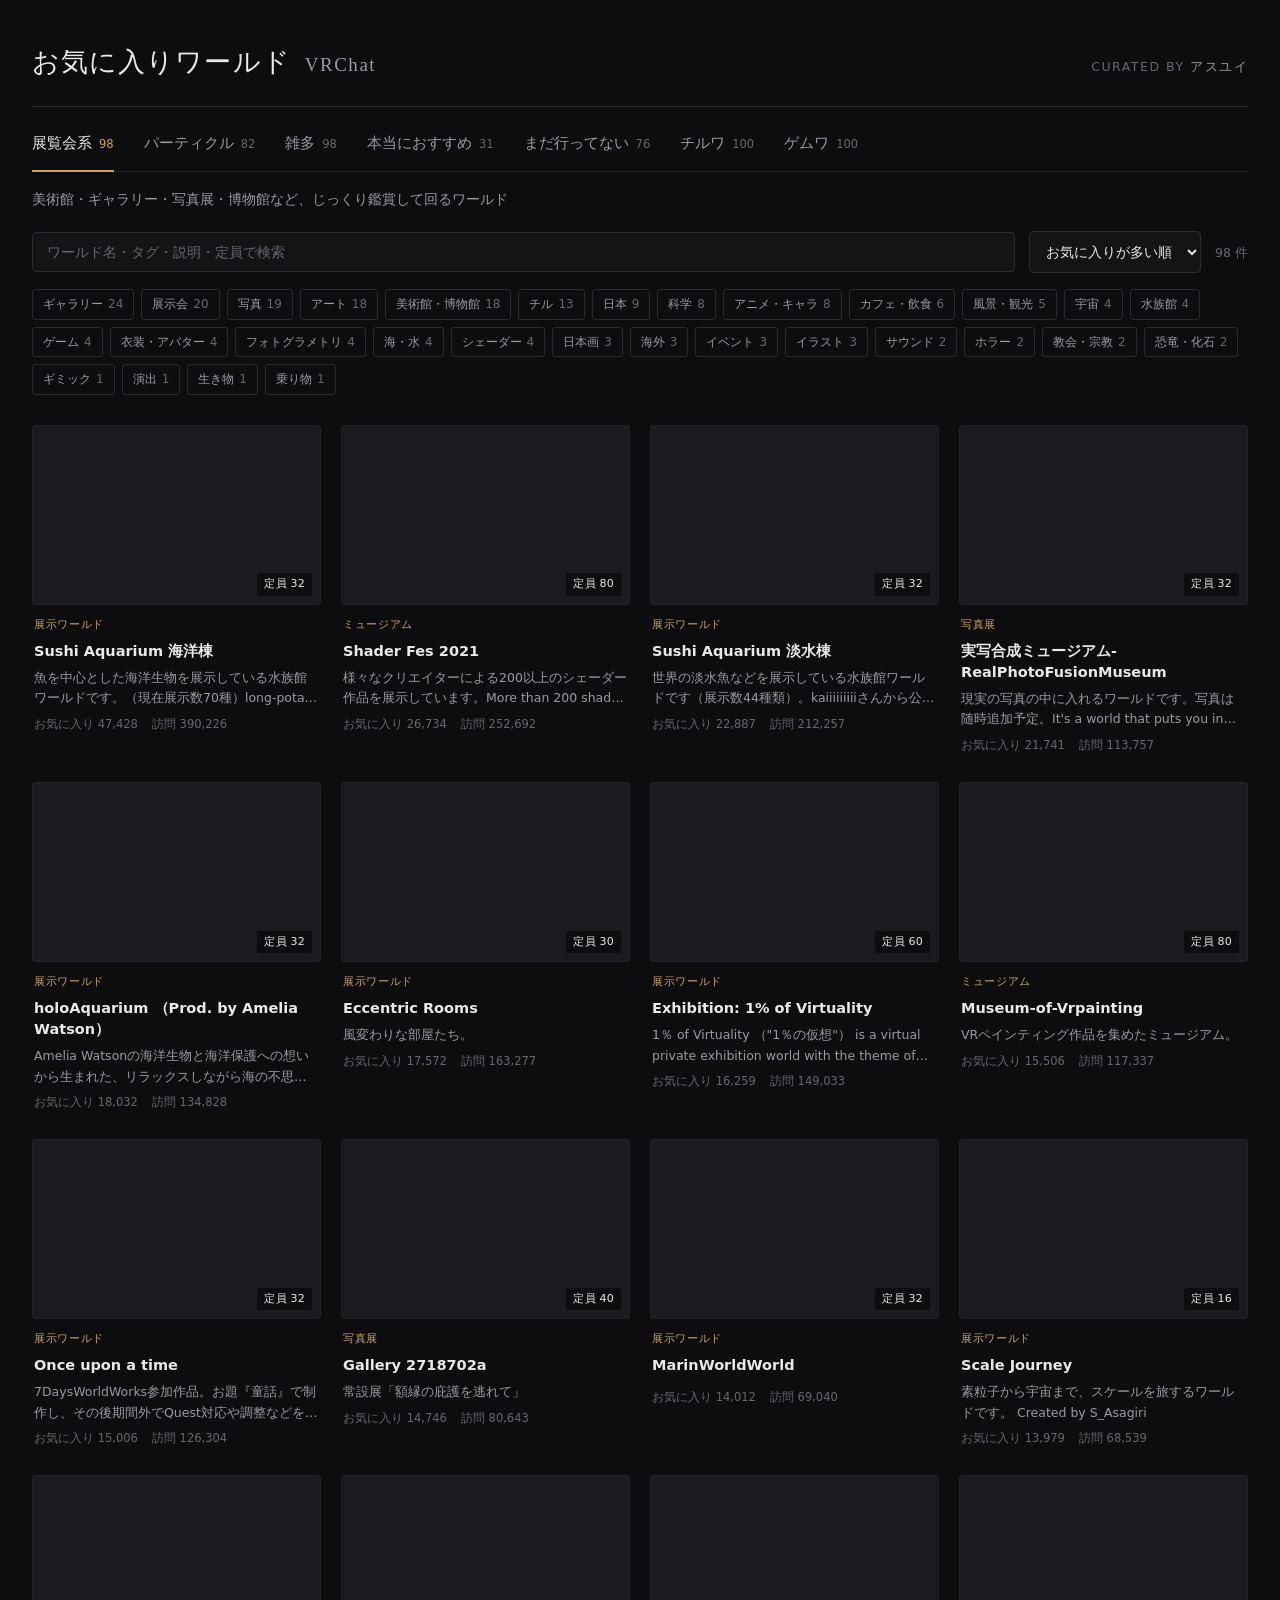
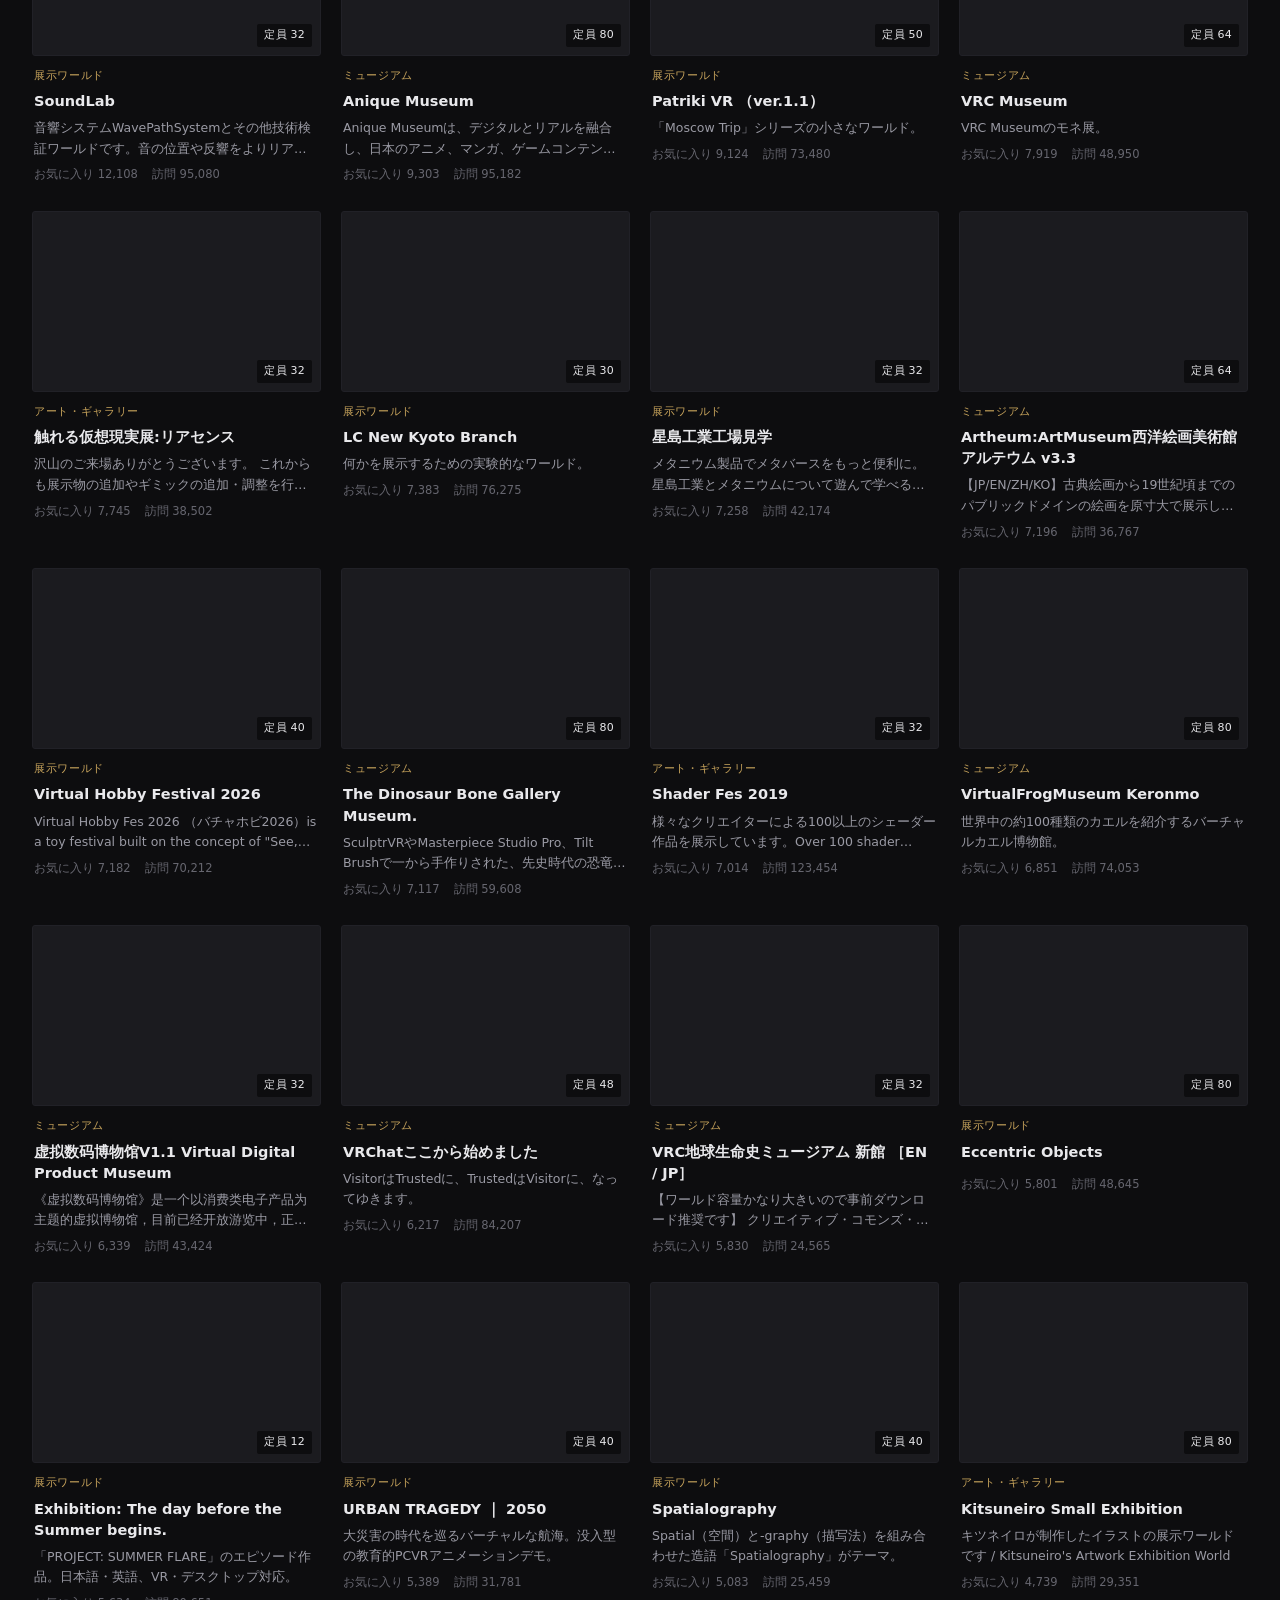
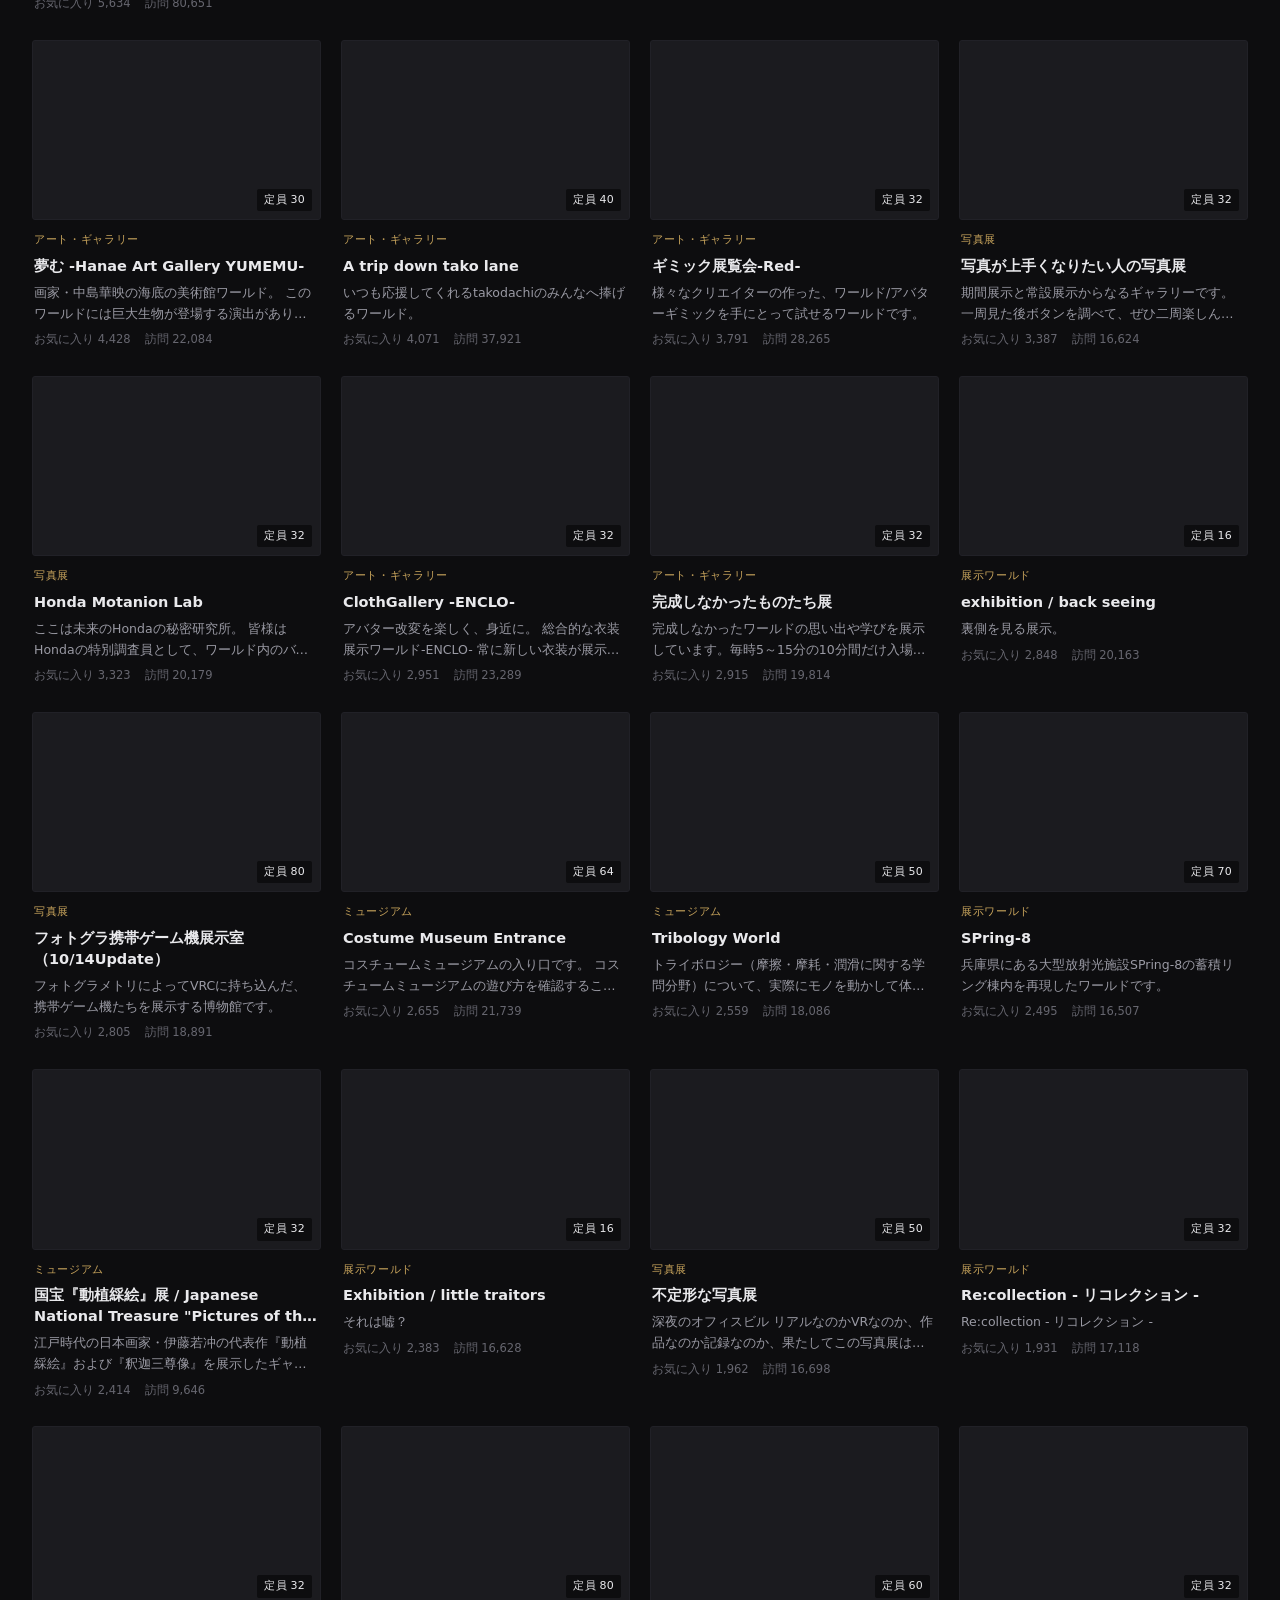
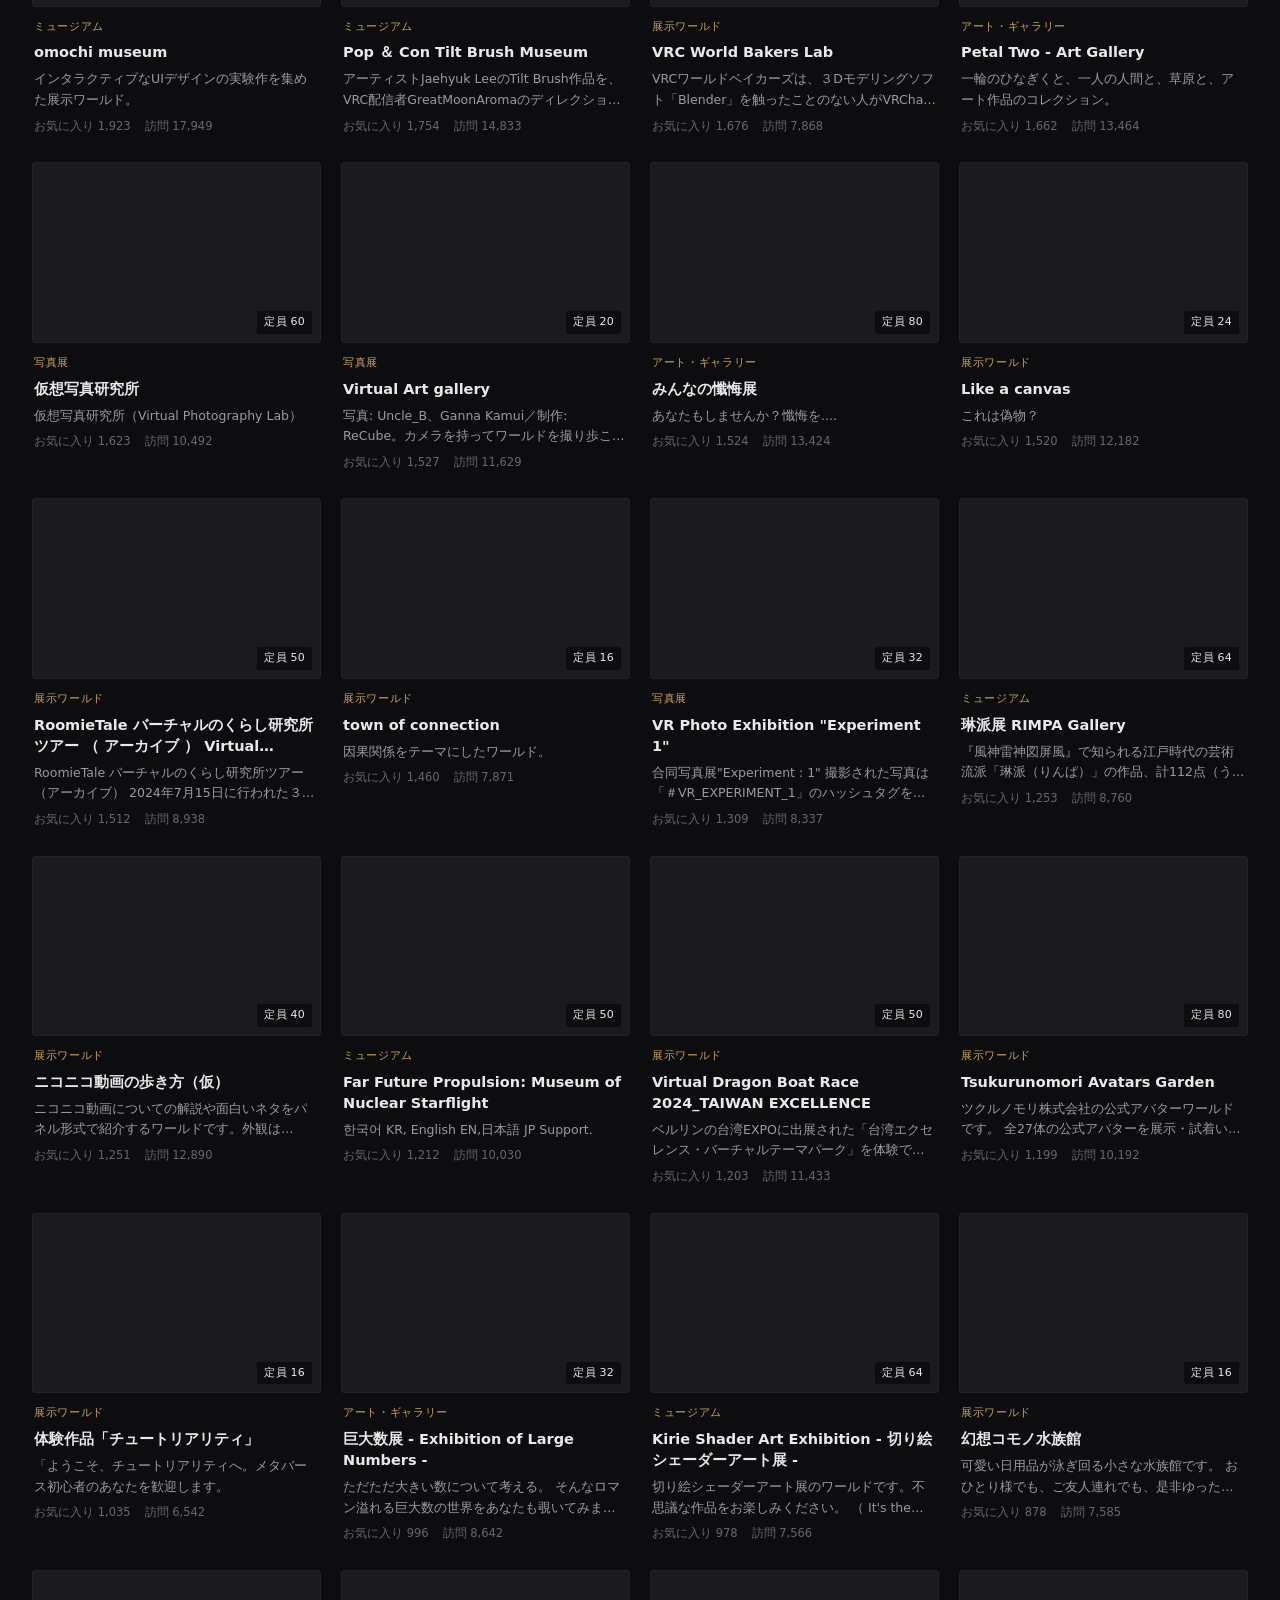
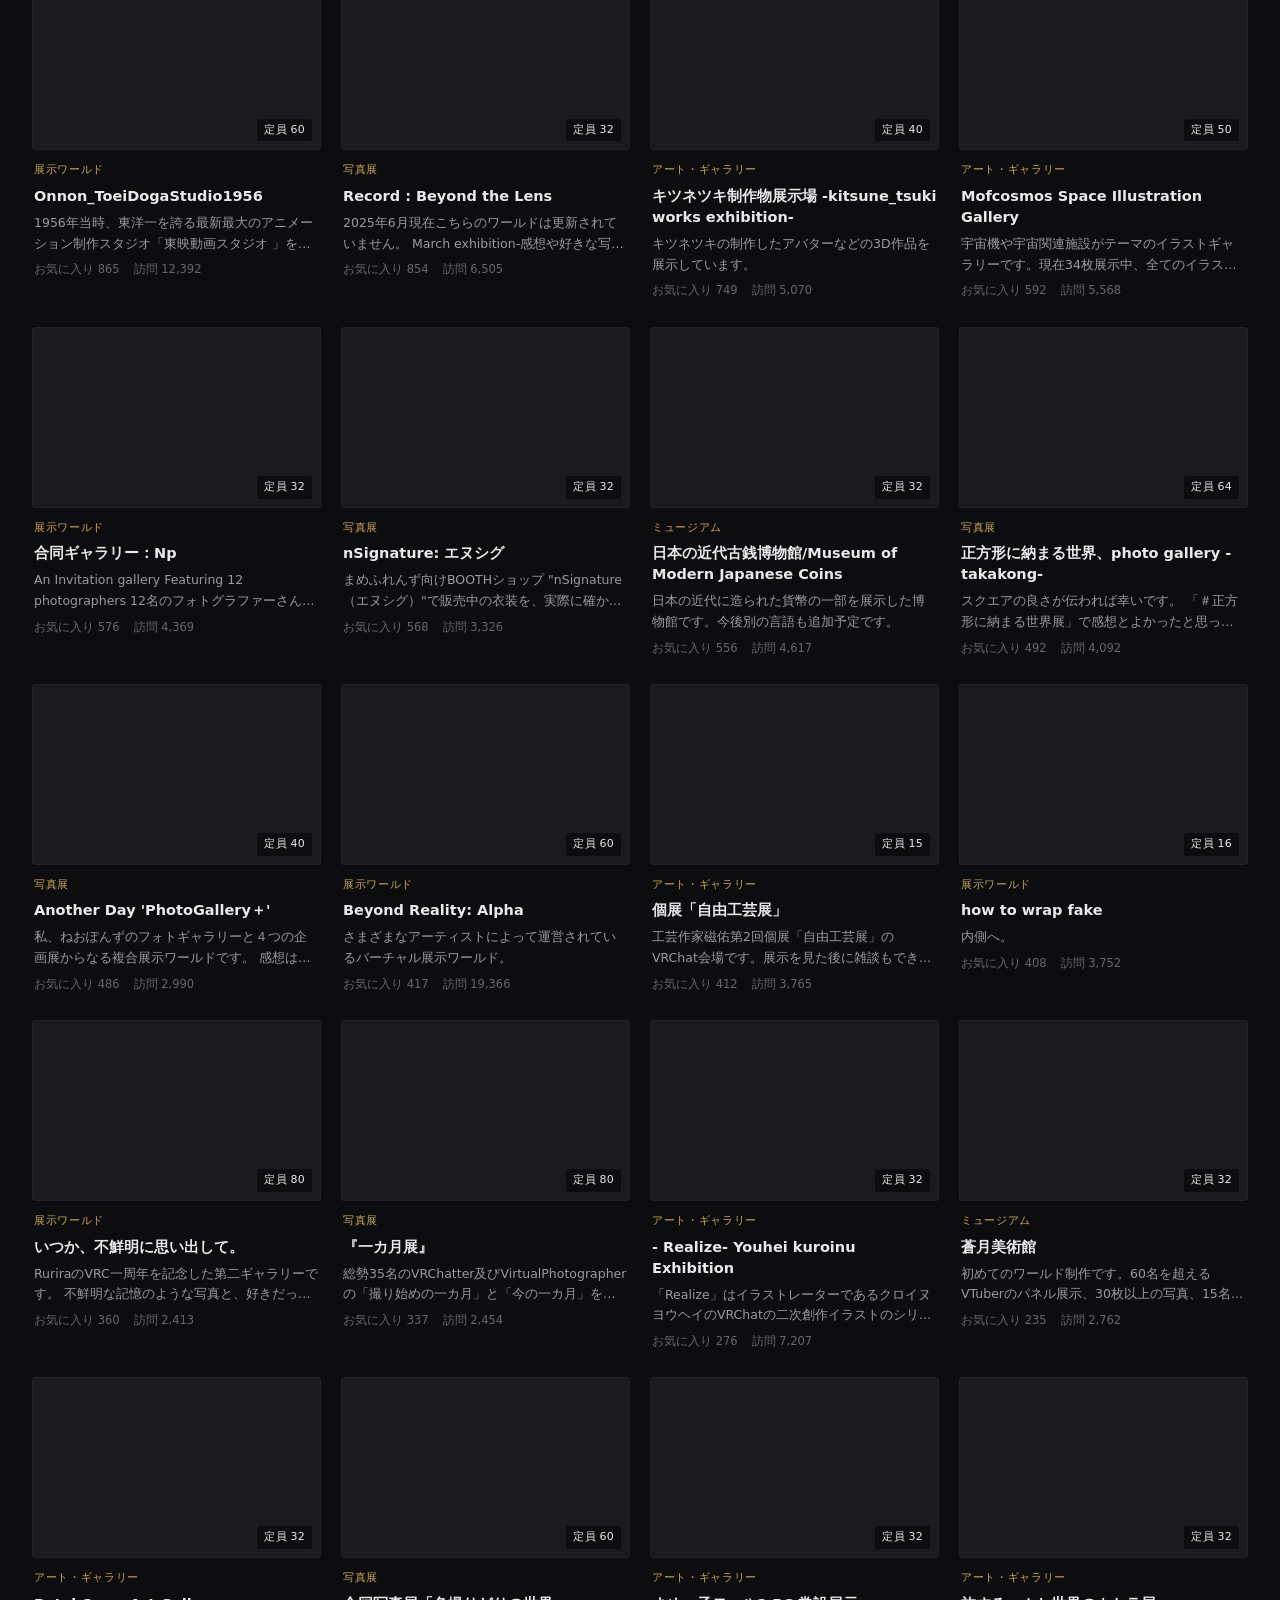
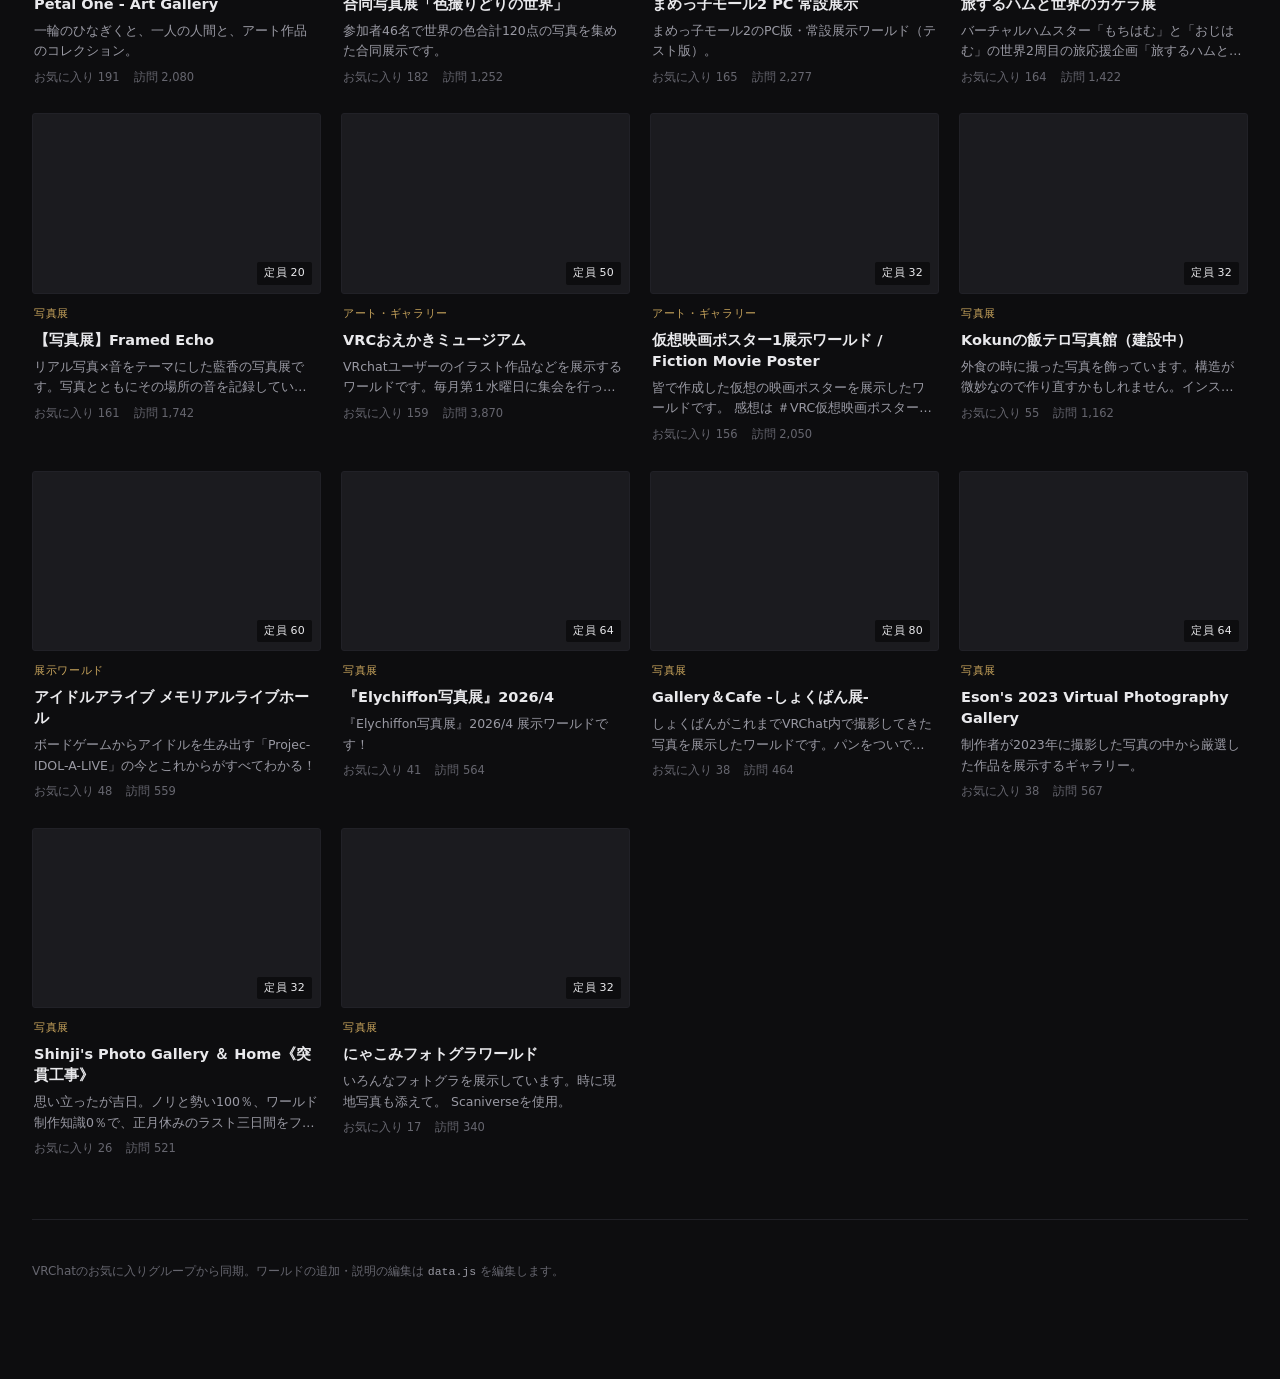
==== index.html @ 92c3e7b8 "Sync favorites, translate notes to Japanese, redesign UI - お気に入りを再同期: 追加3 / 削除8 / 所属移動6 → 585ワールド - " ====
<!DOCTYPE html>
<html lang="ja">
<head>
<meta charset="UTF-8">
<meta name="viewport" content="width=device-width, initial-scale=1.0">
<title>アスユイのお気に入りワールド</title>
<style>
  :root{
    --bg:#0d0d0f;
    --surface:#141417;
    --surface-2:#1b1b1f;
    --line:#2a2a30;
    --line-soft:#212127;
    --text:#e9e9ec;
    --muted:#9a9aa4;
    --dim:#66666f;
    --accent:#c8a45c;
    --accent-soft:#3a3020;
  }
  *{box-sizing:border-box}
  html,body{margin:0;padding:0}
  body{
    background:var(--bg); color:var(--text); min-height:100vh;
    font-family:"Yu Gothic UI","Hiragino Kaku Gothic ProN","Segoe UI",Meiryo,system-ui,sans-serif;
    font-size:15px; line-height:1.7; -webkit-font-smoothing:antialiased;
  }
  a{color:inherit;text-decoration:none}
  .wrap{width:100%; max-width:2000px; margin:0 auto; padding:0 clamp(16px,2.5vw,44px) 96px;}

  /* ---------- header ---------- */
  header{padding:40px 0 0;}
  .masthead{display:flex; align-items:baseline; justify-content:space-between; gap:24px; flex-wrap:wrap;
    padding-bottom:20px; border-bottom:1px solid var(--line);}
  h1{
    margin:0; font-size:27px; font-weight:500; letter-spacing:.04em;
    font-family:"Yu Mincho","Hiragino Mincho ProN",Georgia,serif;
  }
  h1 .thin{color:var(--muted); font-size:19px; margin-left:14px; letter-spacing:.08em;}
  .byline{font-size:12.5px; color:var(--dim); letter-spacing:.12em; text-transform:uppercase;}
  .byline b{color:var(--muted); font-weight:500;}

  /* ---------- category nav ---------- */
  nav.cats{display:flex; gap:30px; flex-wrap:wrap; padding:16px 0 0; border-bottom:1px solid var(--line-soft);}
  .cat{
    padding:8px 0 14px; cursor:pointer; color:var(--muted); font-size:15px;
    border-bottom:2px solid transparent; margin-bottom:-1px; transition:color .12s;
    white-space:nowrap;
  }
  .cat:hover{color:var(--text)}
  .cat.active{color:var(--text); border-bottom-color:var(--accent)}
  .cat .n{font-size:11.5px; color:var(--dim); margin-left:7px; font-variant-numeric:tabular-nums;}
  .cat.active .n{color:var(--accent)}
  .catdesc{color:var(--muted); font-size:13.5px; padding:16px 0 0;}

  /* ---------- controls ---------- */
  .controls{display:flex; gap:14px; align-items:center; flex-wrap:wrap; padding:20px 0 0;}
  .search{flex:1; min-width:260px; position:relative;}
  .search input{
    width:100%; padding:11px 14px; border:1px solid var(--line); background:var(--surface);
    color:var(--text); font-size:14px; border-radius:4px; outline:none; font-family:inherit;
  }
  .search input::placeholder{color:var(--dim)}
  .search input:focus{border-color:#454550}
  select{
    padding:11px 12px; border:1px solid var(--line); background:var(--surface); color:var(--text);
    font-size:13.5px; border-radius:4px; outline:none; cursor:pointer; font-family:inherit;
  }
  .count{font-size:12.5px; color:var(--dim); font-variant-numeric:tabular-nums; white-space:nowrap;}

  /* ---------- tag filter ---------- */
  .chips{display:flex; gap:7px; flex-wrap:wrap; padding:16px 0 0;}
  .chip{
    font-size:12px; padding:4px 10px; border:1px solid var(--line); border-radius:3px;
    color:var(--muted); cursor:pointer; background:transparent; transition:.12s; white-space:nowrap;
  }
  .chip:hover{color:var(--text); border-color:#3d3d46}
  .chip.on{background:var(--accent-soft); border-color:var(--accent); color:var(--accent)}
  .chip .n{color:var(--dim); margin-left:5px; font-variant-numeric:tabular-nums;}
  .chip.on .n{color:var(--accent); opacity:.7}

  /* ---------- grid ---------- */
  .grid{
    display:grid; grid-template-columns:repeat(auto-fill,minmax(248px,1fr));
    gap:26px 20px; padding:30px 0 0;
  }
  .card{cursor:pointer; display:flex; flex-direction:column;}
  .thumb{
    position:relative; aspect-ratio:16/10; background:var(--surface-2); overflow:hidden;
    border:1px solid var(--line-soft); border-radius:3px;
  }
  .thumb img{width:100%; height:100%; object-fit:cover; display:block; transition:transform .35s ease;}
  .card:hover .thumb img{transform:scale(1.035)}
  .card:hover .thumb{border-color:#3d3d46}
  .thumb .cap{
    position:absolute; right:8px; bottom:8px; background:rgba(10,10,12,.82);
    font-size:11px; padding:2px 7px; border-radius:2px; color:var(--text);
    font-variant-numeric:tabular-nums; letter-spacing:.02em;
  }
  .body{padding:11px 2px 0; display:flex; flex-direction:column; gap:6px;}
  .sub{font-size:11px; color:var(--accent); letter-spacing:.06em;}
  .cardname{font-size:14.5px; font-weight:600; line-height:1.45;
    display:-webkit-box; -webkit-line-clamp:2; -webkit-box-orient:vertical; overflow:hidden;}
  .note{font-size:12.5px; color:var(--muted); line-height:1.65;
    display:-webkit-box; -webkit-line-clamp:2; -webkit-box-orient:vertical; overflow:hidden;}
  .meta{font-size:11.5px; color:var(--dim); display:flex; gap:14px; font-variant-numeric:tabular-nums;}

  .empty{grid-column:1/-1; text-align:center; padding:90px 20px; color:var(--dim); font-size:14px;}

  /* ---------- modal ---------- */
  .overlay{position:fixed; inset:0; background:rgba(6,6,8,.86); display:none;
    align-items:flex-start; justify-content:center; padding:56px 20px; z-index:50; overflow:auto;}
  .overlay.show{display:flex}
  .modal{background:var(--surface); border:1px solid var(--line); border-radius:5px;
    max-width:720px; width:100%;}
  .mhero{position:relative; aspect-ratio:16/9; background:var(--surface-2); overflow:hidden;}
  .mhero img{width:100%; height:100%; object-fit:cover}
  .close{position:absolute; top:12px; right:12px; width:32px; height:32px; border-radius:3px;
    background:rgba(10,10,12,.8); border:1px solid var(--line); color:var(--text); font-size:15px;
    display:flex; align-items:center; justify-content:center; cursor:pointer;}
  .close:hover{background:rgba(10,10,12,.95)}
  .mbody{padding:26px 30px 32px}
  .mbody h2{margin:0 0 6px; font-size:20px; font-weight:600; line-height:1.45}
  .msub{color:var(--dim); font-size:12px; margin-bottom:22px; letter-spacing:.03em}
  .stats{display:flex; gap:34px; flex-wrap:wrap; padding:16px 0; margin-bottom:22px;
    border-top:1px solid var(--line-soft); border-bottom:1px solid var(--line-soft);}
  .stat .n{font-size:16px; font-weight:600; font-variant-numeric:tabular-nums;}
  .stat .l{font-size:11px; color:var(--dim); letter-spacing:.06em}
  .sect{font-size:11px; color:var(--dim); letter-spacing:.14em; margin:0 0 8px}
  .desc{font-size:14px; line-height:1.85; margin-bottom:24px; white-space:pre-wrap}
  .official{font-size:12.5px; color:var(--muted); line-height:1.75; margin-bottom:24px; white-space:pre-wrap}
  .mtags{display:flex; gap:7px; flex-wrap:wrap; margin-bottom:28px}
  .openbtn{display:inline-block; border:1px solid var(--accent); color:var(--accent);
    padding:10px 22px; border-radius:3px; font-size:13.5px; letter-spacing:.04em; transition:.12s;}
  .openbtn:hover{background:var(--accent); color:#14100a}

  footer{padding:40px 0 0; margin-top:60px; border-top:1px solid var(--line-soft);
    color:var(--dim); font-size:12px; line-height:1.9;}
  footer code{color:var(--muted); font-size:11.5px}

  @media(max-width:640px){
    h1{font-size:21px} h1 .thin{display:none}
    nav.cats{gap:20px}
    .grid{grid-template-columns:repeat(auto-fill,minmax(150px,1fr)); gap:20px 12px}
    .mbody{padding:20px}
  }
</style>
</head>
<body>
<div class="wrap">
  <header>
    <div class="masthead">
      <h1>お気に入りワールド<span class="thin">VRChat</span></h1>
      <div class="byline">Curated by <b>アスユイ</b></div>
    </div>
    <nav class="cats" id="cats"></nav>
    <div class="catdesc" id="catdesc"></div>
  </header>

  <div class="controls">
    <div class="search">
      <input id="q" type="text" placeholder="ワールド名・タグ・説明・定員で検索" autocomplete="off">
    </div>
    <select id="sort">
      <option value="fav">お気に入りが多い順</option>
      <option value="visits">訪問数が多い順</option>
      <option value="name">名前順</option>
      <option value="cap">定員が多い順</option>
      <option value="capmin">定員が少ない順</option>
    </select>
    <span class="count" id="count"></span>
  </div>

  <div class="chips" id="chips"></div>
  <div class="grid" id="grid"></div>

  <footer>
    VRChatのお気に入りグループから同期。ワールドの追加・説明の編集は <code>data.js</code> を編集します。
  </footer>
</div>

<div class="overlay" id="overlay"><div class="modal" id="modal"></div></div>

<script>document.write('<script src="data.js?v=' + Date.now() + '"><\/script>');</script>
<script>
(function(){
  const WORLDS = window.WORLDS || [];
  const CATEGORIES = (window.CATEGORIES || []).filter(c=>c.ready!==false);
  let activeCat = (CATEGORIES[0] || {}).id;
  let activeTags = new Set();
  let query = "", sortBy = "fav";

  const $ = s => document.querySelector(s);
  const catsEl=$("#cats"), catDescEl=$("#catdesc"), chipsEl=$("#chips"),
        gridEl=$("#grid"), countEl=$("#count"), qEl=$("#q"), sortEl=$("#sort");

  const worldsIn = id => WORLDS.filter(w => w.category === id);
  const esc = s => (s||"").replace(/[&<>"]/g, c=>({"&":"&amp;","<":"&lt;",">":"&gt;",'"':"&quot;"}[c]));
  const worldUrl = id => "https://vrchat.com/home/world/" + id;
  const num = n => (n||0).toLocaleString();

  function renderCats(){
    catsEl.innerHTML = CATEGORIES.map(c=>
      `<div class="cat${c.id===activeCat?" active":""}" data-cat="${c.id}">${esc(c.name)}<span class="n">${worldsIn(c.id).length}</span></div>`
    ).join("");
    catsEl.querySelectorAll(".cat").forEach(el=>{
      el.addEventListener("click",()=>{
        activeCat = el.dataset.cat; activeTags.clear(); query=""; qEl.value="";
        renderCats(); renderChips(); render();
      });
    });
    const c = CATEGORIES.find(x=>x.id===activeCat);
    catDescEl.textContent = c ? c.desc : "";
  }

  function renderChips(){
    const counts = {};
    worldsIn(activeCat).forEach(w => (w.tags||[]).forEach(t => counts[t]=(counts[t]||0)+1));
    const tags = Object.keys(counts).sort((a,b)=>counts[b]-counts[a]);
    chipsEl.innerHTML = tags.map(t=>
      `<span class="chip${activeTags.has(t)?" on":""}" data-tag="${esc(t)}">${esc(t)}<span class="n">${counts[t]}</span></span>`
    ).join("");
    chipsEl.querySelectorAll(".chip").forEach(el=>{
      el.addEventListener("click",()=>{
        const t = el.dataset.tag;
        activeTags.has(t) ? activeTags.delete(t) : activeTags.add(t);
        renderChips(); render();
      });
    });
  }

  function matches(w){
    for(const t of activeTags){ if(!(w.tags||[]).includes(t)) return false; }
    if(query){
      const q = query.toLowerCase();
      const hay = [w.name,w.note,w.official,w.subtype,(w.tags||[]).join(" "),
                   "定員"+w.capacity,w.capacity,w.recommendedCapacity].join(" ").toLowerCase();
      if(!hay.includes(q)) return false;
    }
    return true;
  }
  function sortWorlds(arr){
    const a=[...arr];
    if(sortBy==="fav")    a.sort((x,y)=>(y.favorites||0)-(x.favorites||0));
    if(sortBy==="visits") a.sort((x,y)=>(y.visits||0)-(x.visits||0));
    if(sortBy==="name")   a.sort((x,y)=>(x.name||"").localeCompare(y.name||"","ja"));
    if(sortBy==="cap")    a.sort((x,y)=>(y.capacity||0)-(x.capacity||0));
    if(sortBy==="capmin") a.sort((x,y)=>(x.capacity||0)-(y.capacity||0));
    return a;
  }

  function render(){
    const list = sortWorlds(worldsIn(activeCat).filter(matches));
    countEl.textContent = list.length + " 件";
    if(!list.length){
      gridEl.innerHTML = `<div class="empty">条件に合うワールドが見つかりませんでした。</div>`;
      return;
    }
    gridEl.innerHTML = list.map(w=>{
      const idx = WORLDS.indexOf(w);
      return `<div class="card" data-i="${idx}">
        <div class="thumb">
          <img loading="lazy" src="${esc(w.thumb)}" alt="" onerror="this.style.display='none'">
          <span class="cap">定員 ${w.capacity||"?"}</span>
        </div>
        <div class="body">
          ${w.subtype?`<div class="sub">${esc(w.subtype)}</div>`:""}
          <div class="cardname">${esc(w.name)}</div>
          <div class="note">${esc(w.note||"")}</div>
          <div class="meta">
            ${w.favorites?`<span>お気に入り ${num(w.favorites)}</span>`:""}
            ${w.visits?`<span>訪問 ${num(w.visits)}</span>`:""}
          </div>
        </div>
      </div>`;
    }).join("");
    gridEl.querySelectorAll(".card").forEach(el=>{
      el.addEventListener("click",()=>openModal(WORLDS[+el.dataset.i]));
    });
  }

  function openModal(w){
    const tags = (w.tags||[]).map(t=>`<span class="chip" data-tag="${esc(t)}">${esc(t)}</span>`).join("");
    $("#modal").innerHTML = `
      <div class="mhero">
        <img src="${esc(w.thumb)}" alt="" onerror="this.style.opacity=0">
        <div class="close" id="closeM">✕</div>
      </div>
      <div class="mbody">
        ${w.subtype?`<div class="sub" style="margin-bottom:4px">${esc(w.subtype)}</div>`:""}
        <h2>${esc(w.name)}</h2>
        <div class="msub">${esc(w.id)}</div>
        <div class="stats">
          <div class="stat"><div class="n">${w.capacity||"?"}</div><div class="l">最大人数</div></div>
          <div class="stat"><div class="n">${w.recommendedCapacity||"?"}</div><div class="l">推奨人数</div></div>
          <div class="stat"><div class="n">${num(w.favorites)}</div><div class="l">お気に入り</div></div>
          <div class="stat"><div class="n">${num(w.visits)}</div><div class="l">訪問数</div></div>
        </div>
        <p class="sect">ワールド説明</p>
        <div class="desc">${esc(w.note||"（未記入）")}</div>
        ${w.official?`<p class="sect">VRCHAT 原文</p><div class="official">${esc(w.official)}</div>`:""}
        ${tags?`<p class="sect">タグ</p><div class="mtags">${tags}</div>`:""}
        <a class="openbtn" href="${worldUrl(w.id)}" target="_blank" rel="noopener">VRChatで開く</a>
      </div>`;
    $("#overlay").classList.add("show");
    $("#closeM").addEventListener("click",closeModal);
    $("#modal").querySelectorAll(".mtags .chip").forEach(el=>{
      el.addEventListener("click",()=>{
        activeTags = new Set([el.dataset.tag]); closeModal(); renderChips(); render();
        window.scrollTo({top:0,behavior:"smooth"});
      });
    });
  }
  function closeModal(){ $("#overlay").classList.remove("show"); }
  $("#overlay").addEventListener("click",e=>{ if(e.target.id==="overlay") closeModal(); });
  document.addEventListener("keydown",e=>{ if(e.key==="Escape") closeModal(); });

  qEl.addEventListener("input",e=>{ query=e.target.value.trim(); render(); });
  sortEl.addEventListener("change",e=>{ sortBy=e.target.value; render(); });

  renderCats(); renderChips(); render();
})();
</script>
</body>
</html>
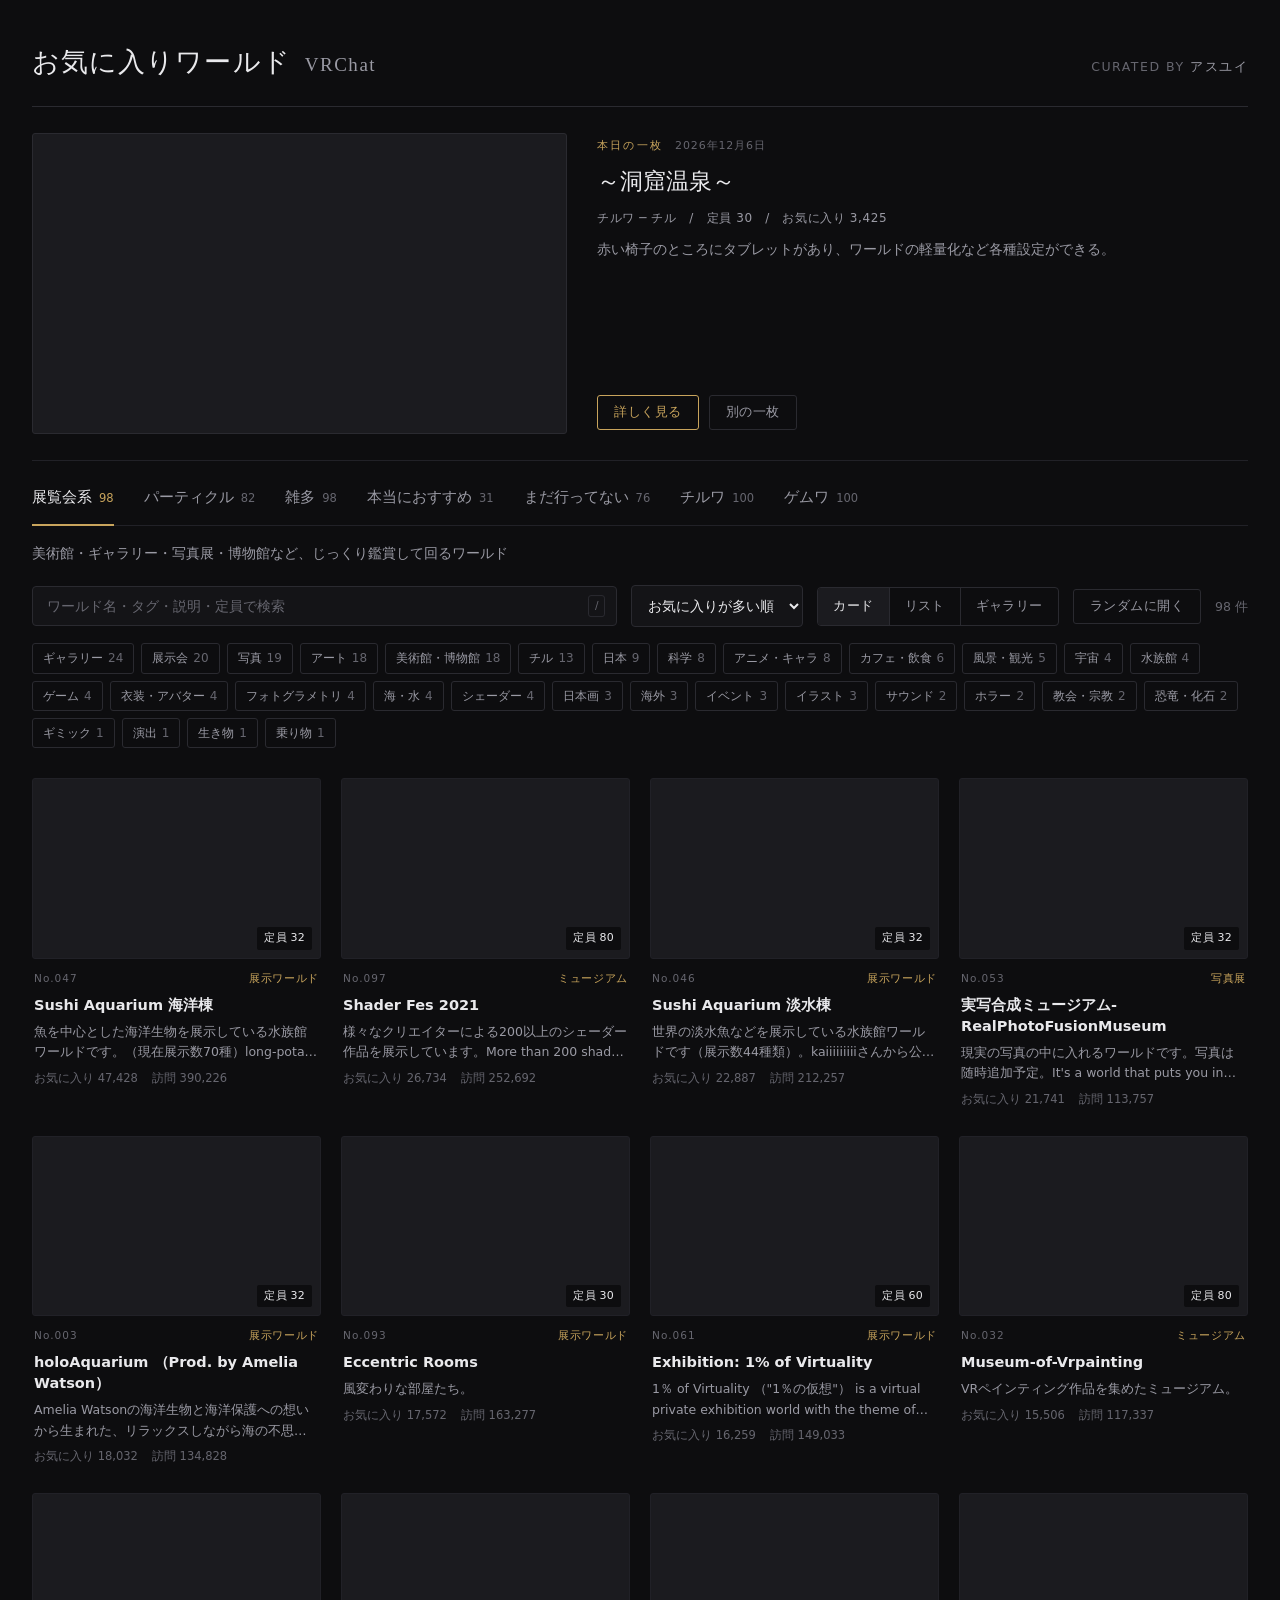
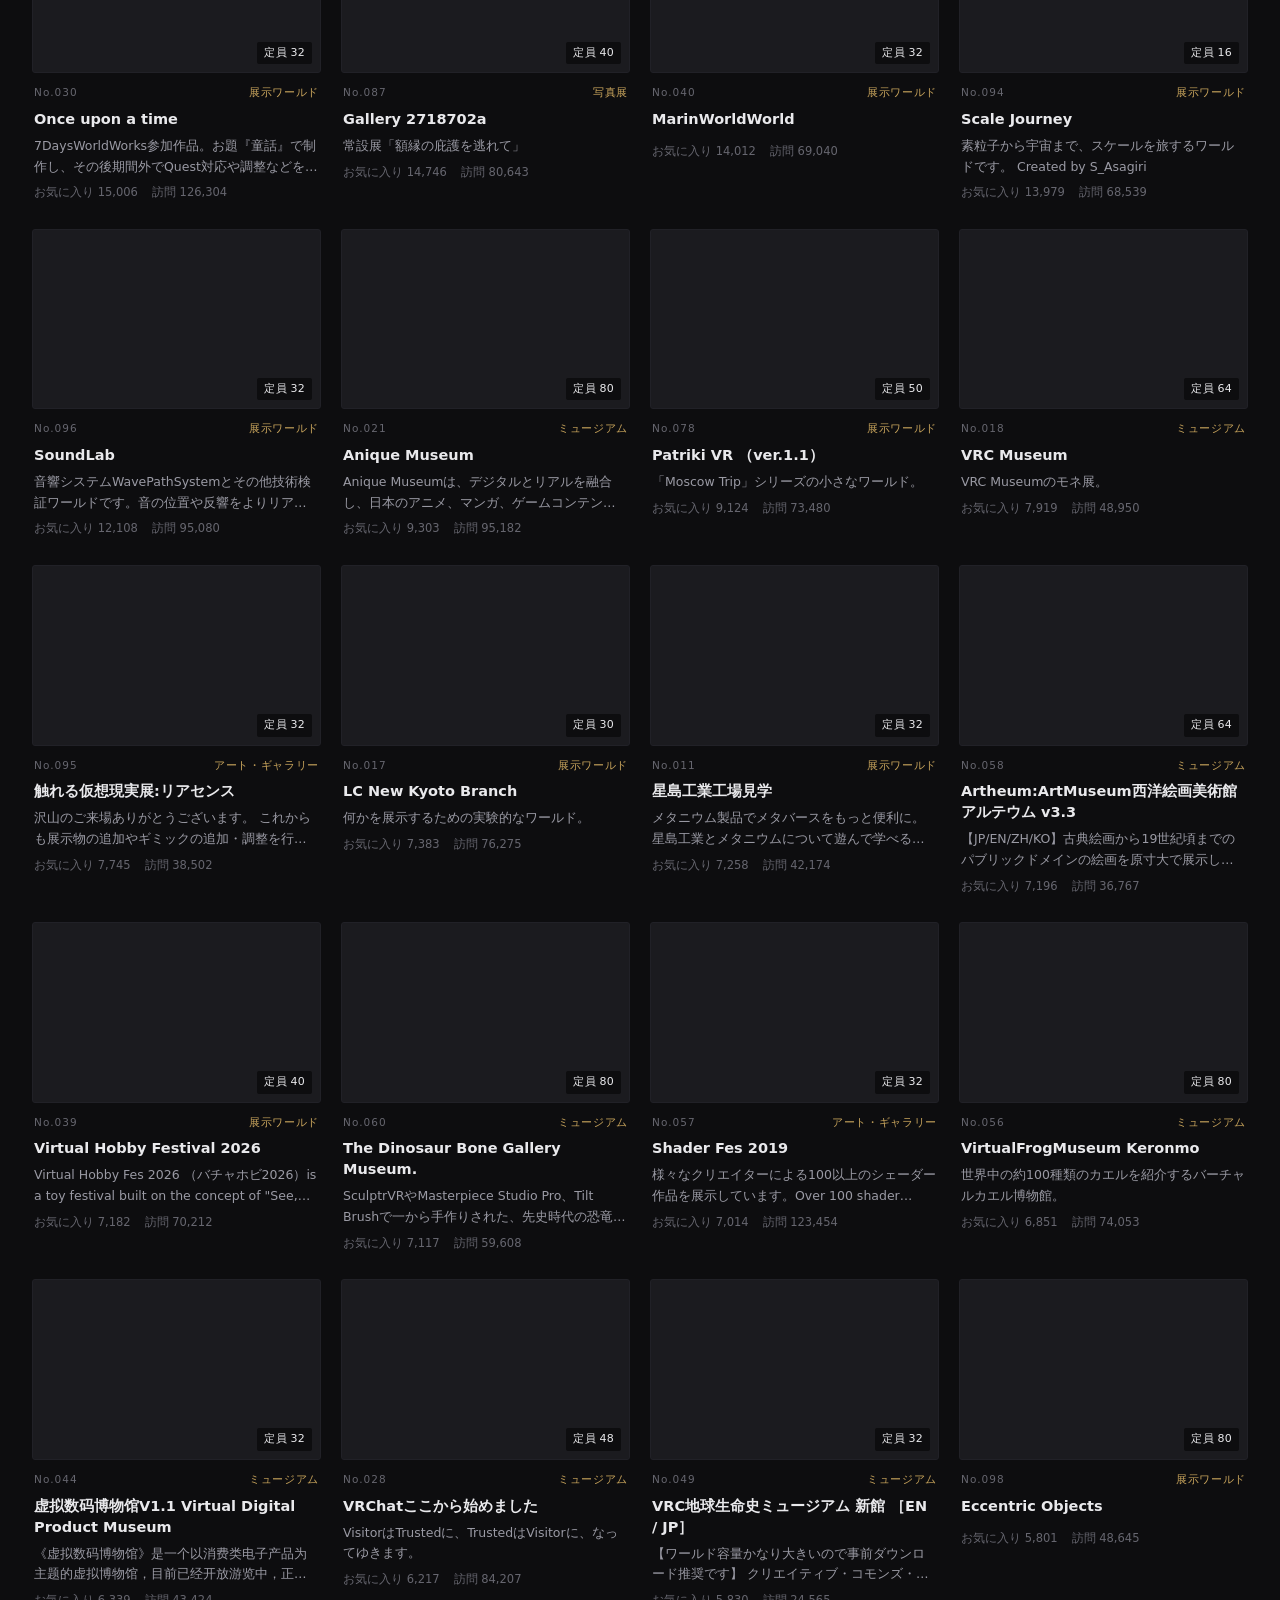
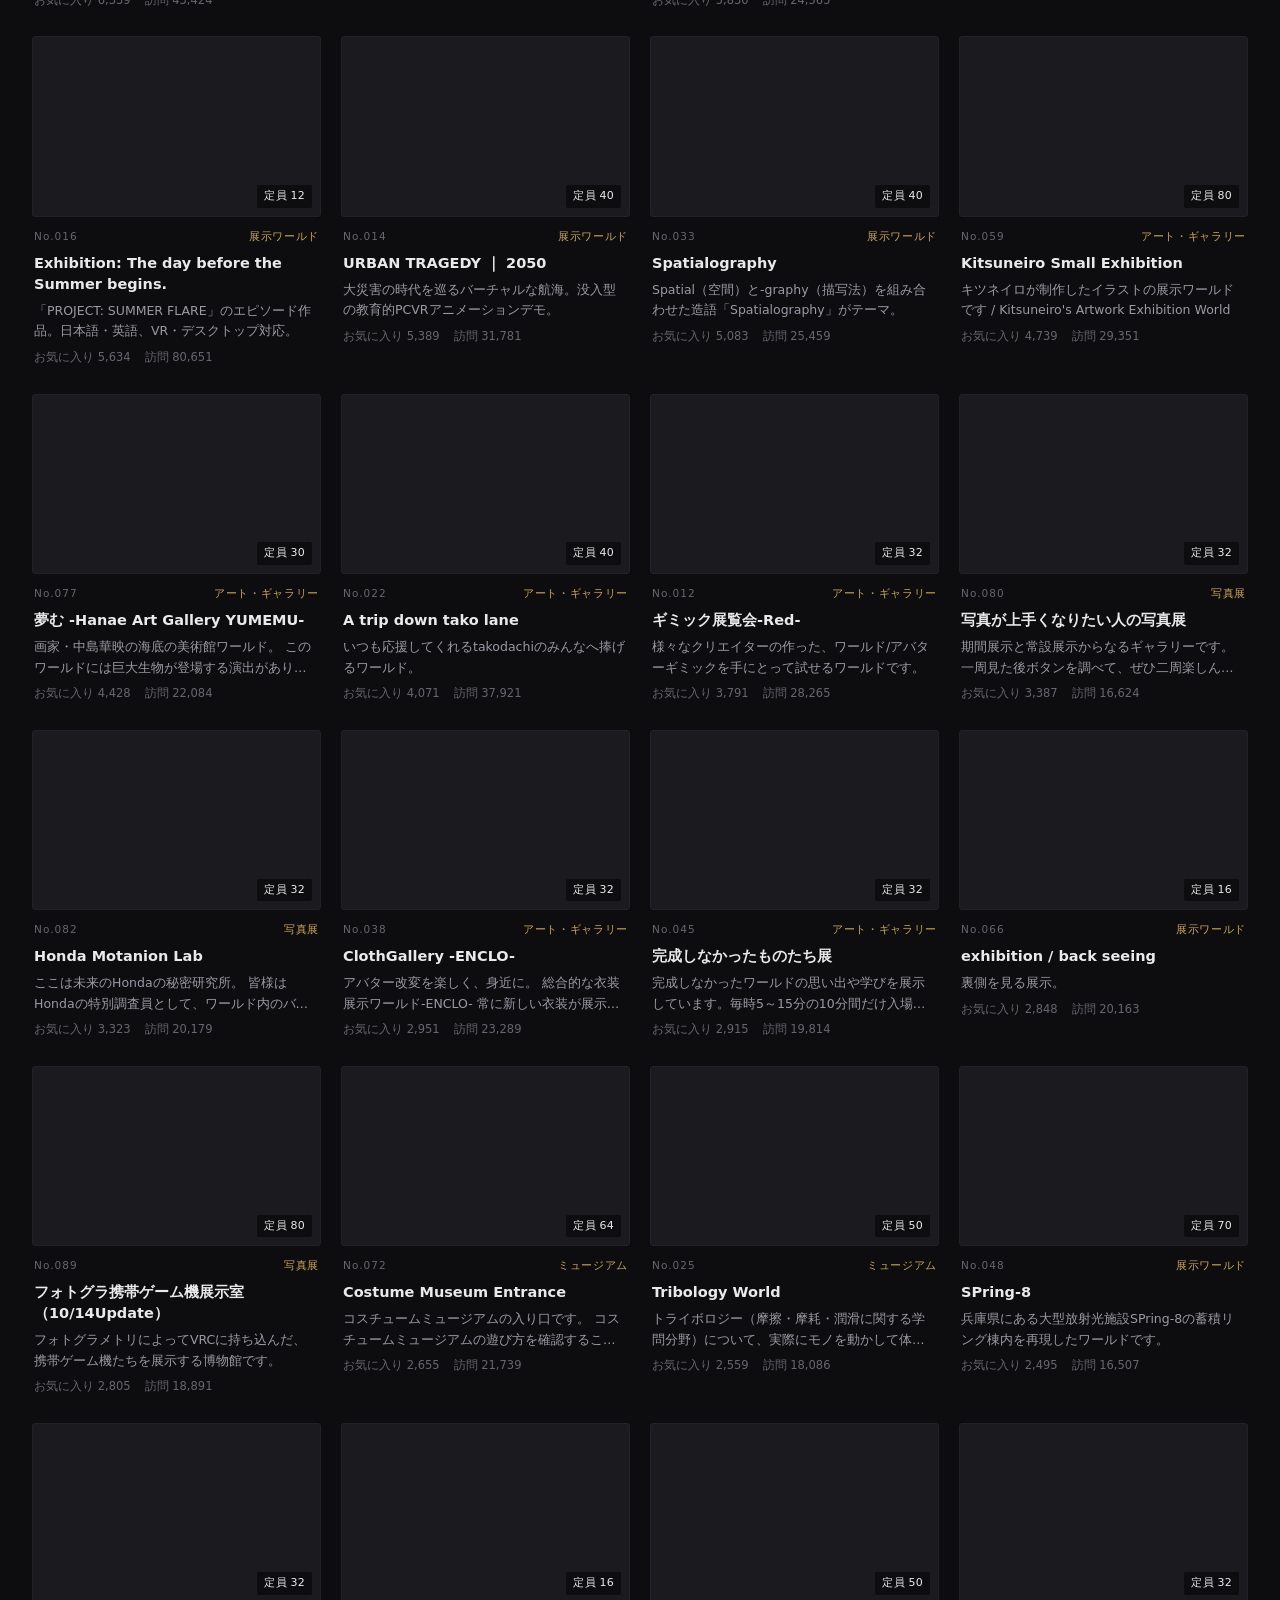
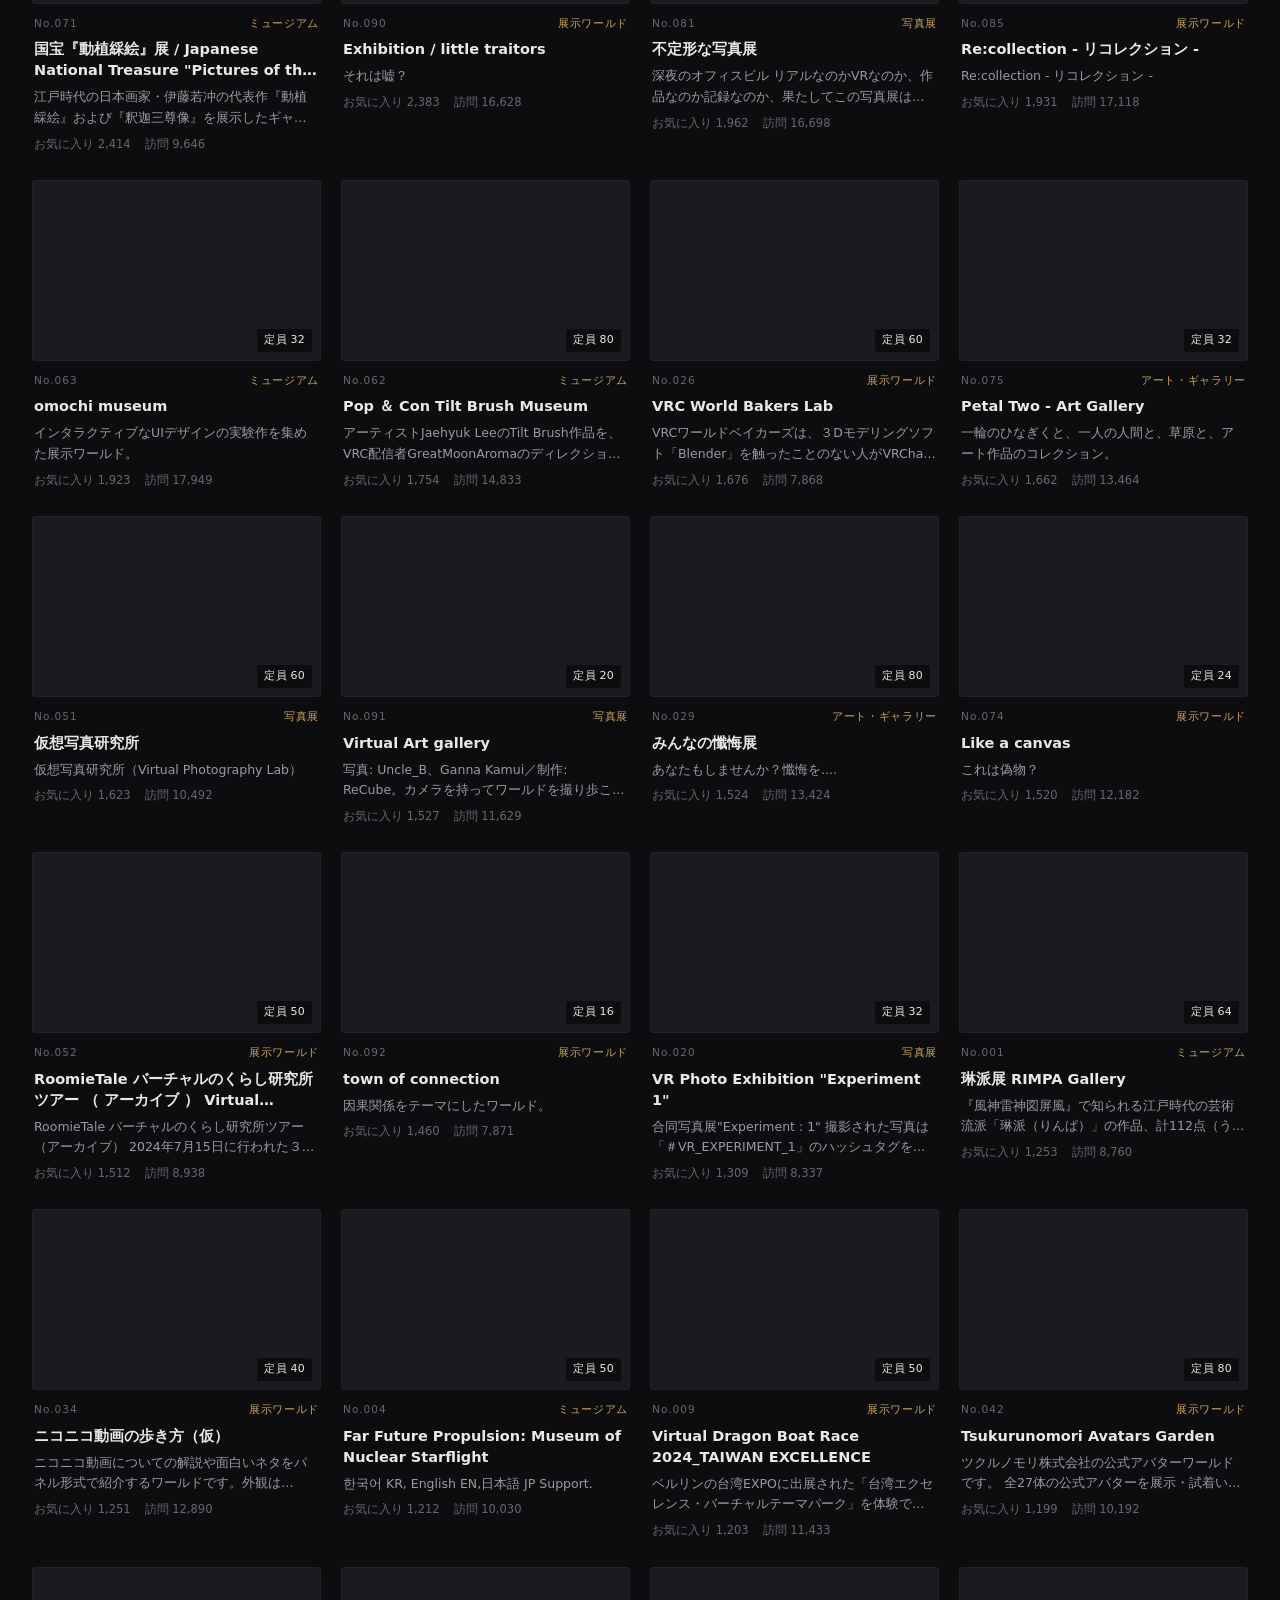
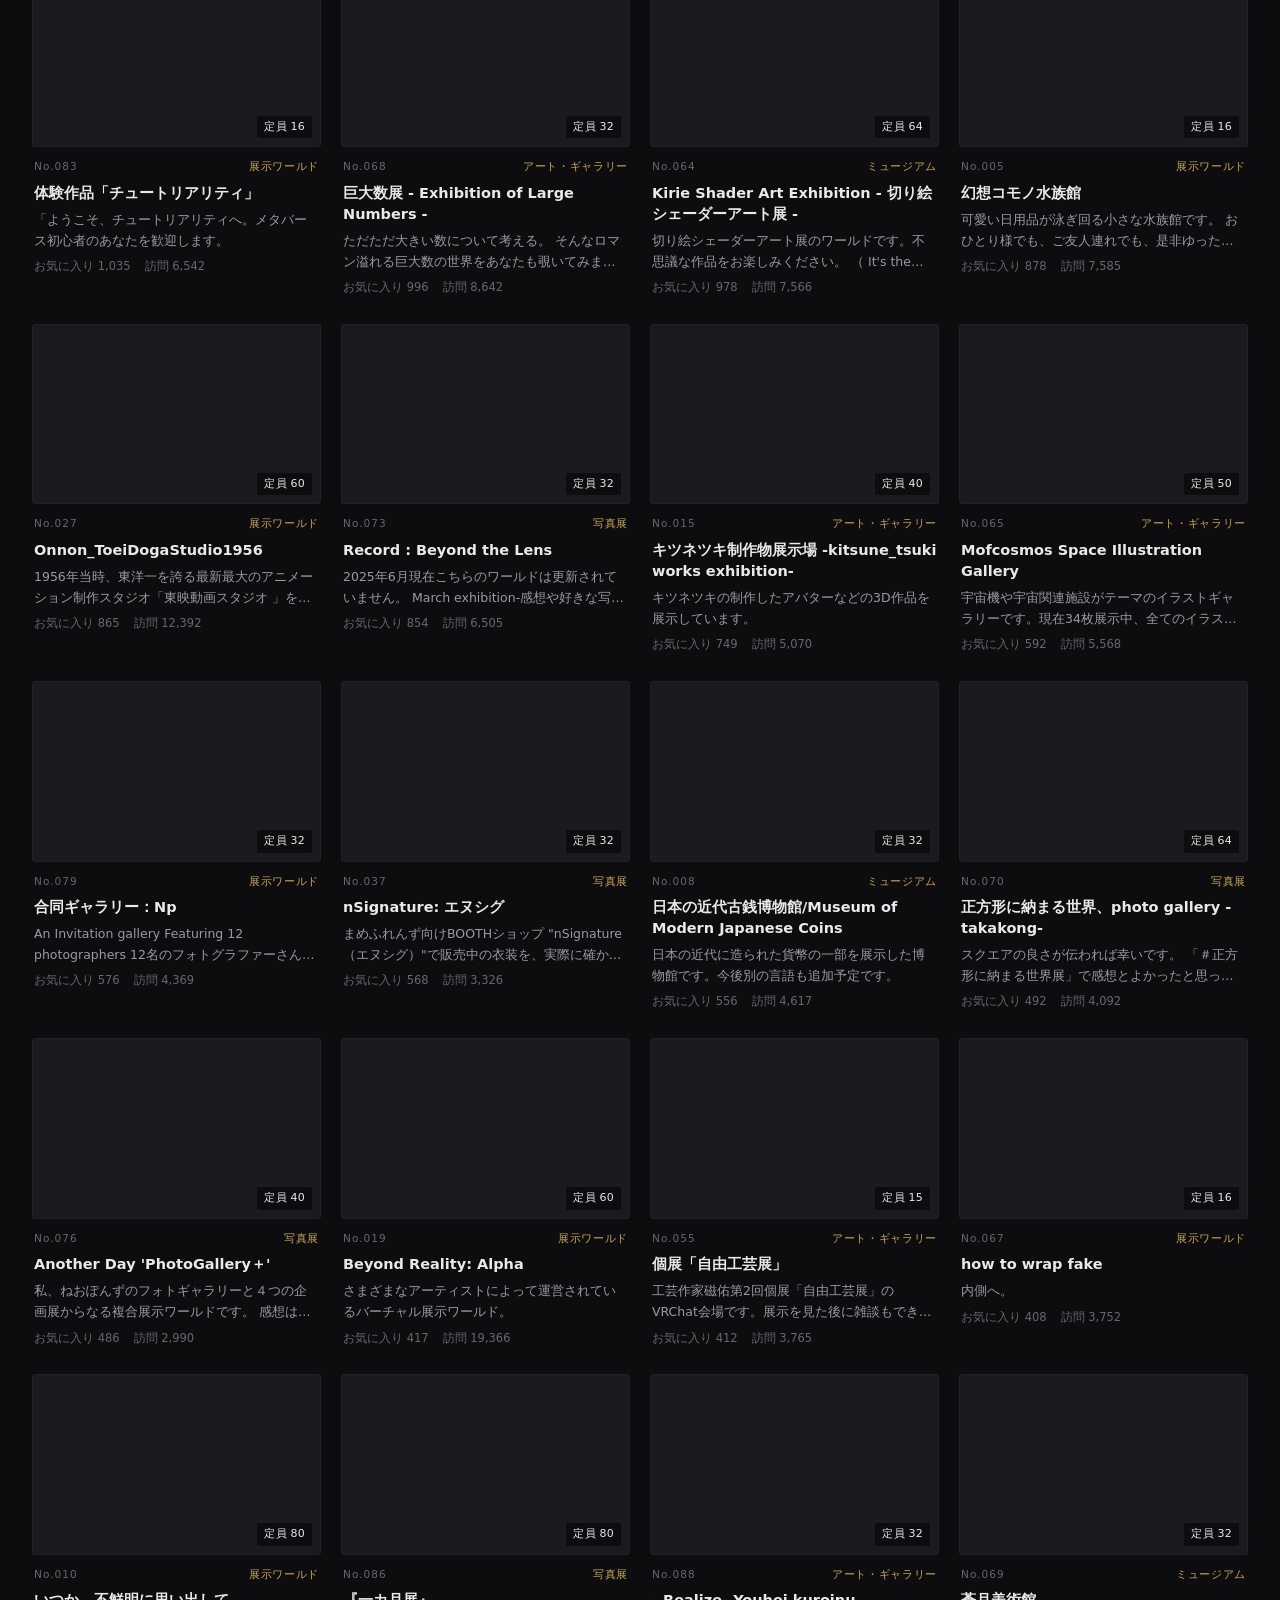
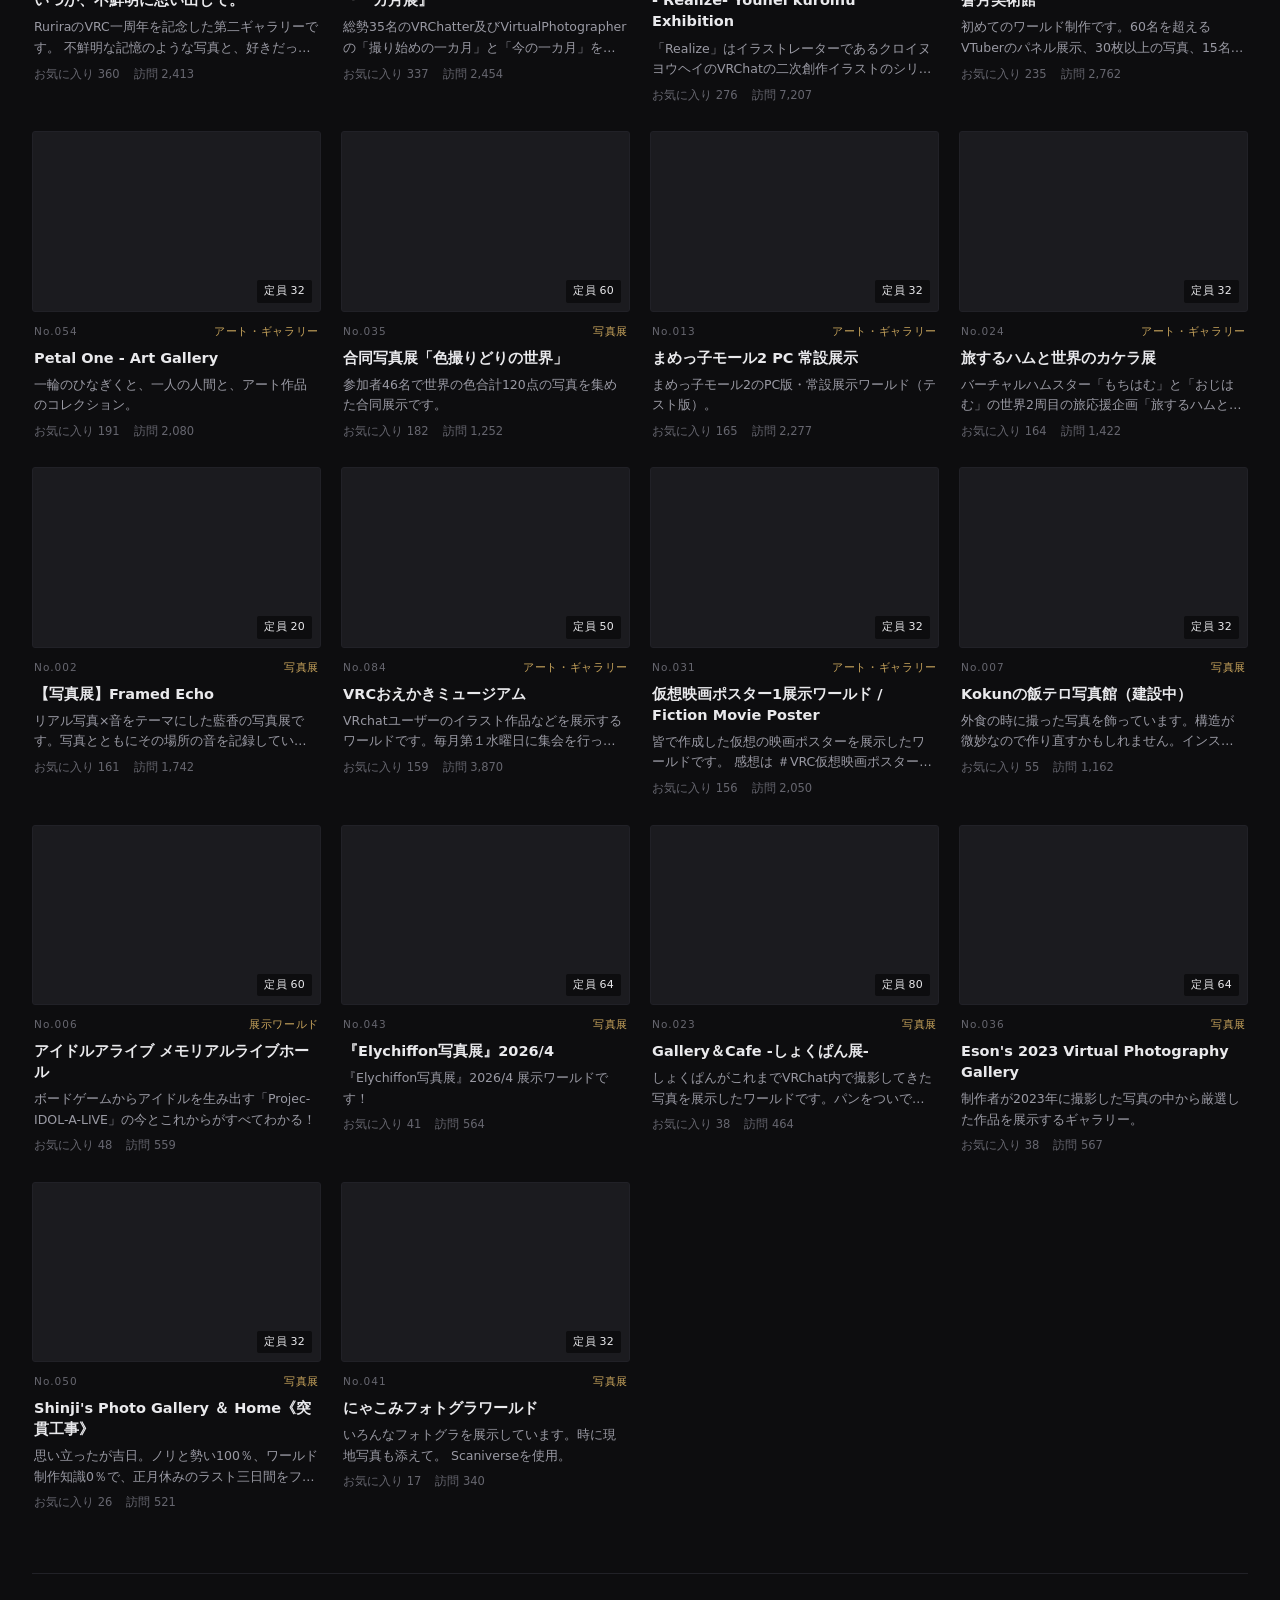
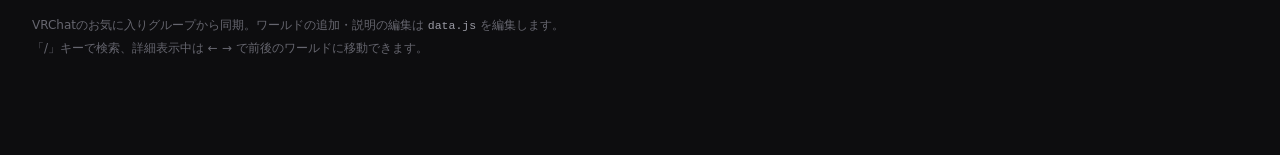
==== commit 57d0a1e1: "Add museum-style presentation: daily pick, 3 view modes, modal nav - 本日の一枚: 日付で決まる日替わり紹介＋「別の一枚」で引き直し" ====
--- a/index.html
+++ b/index.html
@@ -16,6 +16,7 @@
     --dim:#66666f;
     --accent:#c8a45c;
     --accent-soft:#3a3020;
+    --serif:"Yu Mincho","Hiragino Mincho ProN",Georgia,serif;
   }
   *{box-sizing:border-box}
   html,body{margin:0;padding:0}
@@ -25,27 +26,43 @@
     font-size:15px; line-height:1.7; -webkit-font-smoothing:antialiased;
   }
   a{color:inherit;text-decoration:none}
+  button{font-family:inherit}
   .wrap{width:100%; max-width:2000px; margin:0 auto; padding:0 clamp(16px,2.5vw,44px) 96px;}
 
   /* ---------- header ---------- */
   header{padding:40px 0 0;}
   .masthead{display:flex; align-items:baseline; justify-content:space-between; gap:24px; flex-wrap:wrap;
     padding-bottom:20px; border-bottom:1px solid var(--line);}
-  h1{
-    margin:0; font-size:27px; font-weight:500; letter-spacing:.04em;
-    font-family:"Yu Mincho","Hiragino Mincho ProN",Georgia,serif;
-  }
+  h1{margin:0; font-size:27px; font-weight:500; letter-spacing:.04em; font-family:var(--serif);}
   h1 .thin{color:var(--muted); font-size:19px; margin-left:14px; letter-spacing:.08em;}
   .byline{font-size:12.5px; color:var(--dim); letter-spacing:.12em; text-transform:uppercase;}
   .byline b{color:var(--muted); font-weight:500;}
 
+  /* ---------- 本日の一枚 ---------- */
+  .feature{display:flex; gap:30px; padding:26px 0 26px; border-bottom:1px solid var(--line-soft); align-items:stretch;}
+  .fthumb{flex:0 0 min(44%,560px); aspect-ratio:16/9; border:1px solid var(--line); border-radius:3px;
+    overflow:hidden; background:var(--surface-2); cursor:pointer;}
+  .fthumb img{width:100%; height:100%; object-fit:cover; display:block; transition:transform .4s ease;}
+  .fthumb:hover img{transform:scale(1.03)}
+  .fbody{flex:1; min-width:0; display:flex; flex-direction:column; gap:9px; padding:4px 0;}
+  .flabel{font-size:11px; letter-spacing:.2em; color:var(--accent);}
+  .flabel .fdate{color:var(--dim); margin-left:12px; letter-spacing:.08em;}
+  .fname{font-family:var(--serif); font-size:23px; font-weight:500; line-height:1.5; cursor:pointer;}
+  .fname:hover{color:var(--accent)}
+  .fcat{font-size:12px; color:var(--muted); letter-spacing:.05em;}
+  .fnote{color:var(--muted); font-size:13.5px; line-height:1.8;
+    display:-webkit-box; -webkit-line-clamp:3; -webkit-box-orient:vertical; overflow:hidden;}
+  .fbtns{margin-top:auto; display:flex; gap:10px; flex-wrap:wrap; padding-top:12px;}
+  .ghost{background:none; border:1px solid var(--line); color:var(--muted); padding:8px 16px;
+    border-radius:3px; font-size:12.5px; cursor:pointer; letter-spacing:.04em; transition:.12s;}
+  .ghost:hover{color:var(--text); border-color:#3d3d46}
+  .ghost.gold{border-color:var(--accent); color:var(--accent);}
+  .ghost.gold:hover{background:var(--accent); color:#14100a}
+
   /* ---------- category nav ---------- */
   nav.cats{display:flex; gap:30px; flex-wrap:wrap; padding:16px 0 0; border-bottom:1px solid var(--line-soft);}
-  .cat{
-    padding:8px 0 14px; cursor:pointer; color:var(--muted); font-size:15px;
-    border-bottom:2px solid transparent; margin-bottom:-1px; transition:color .12s;
-    white-space:nowrap;
-  }
+  .cat{padding:8px 0 14px; cursor:pointer; color:var(--muted); font-size:15px;
+    border-bottom:2px solid transparent; margin-bottom:-1px; transition:color .12s; white-space:nowrap;}
   .cat:hover{color:var(--text)}
   .cat.active{color:var(--text); border-bottom-color:var(--accent)}
   .cat .n{font-size:11.5px; color:var(--dim); margin-left:7px; font-variant-numeric:tabular-nums;}
@@ -54,49 +71,46 @@
 
   /* ---------- controls ---------- */
   .controls{display:flex; gap:14px; align-items:center; flex-wrap:wrap; padding:20px 0 0;}
-  .search{flex:1; min-width:260px; position:relative;}
-  .search input{
-    width:100%; padding:11px 14px; border:1px solid var(--line); background:var(--surface);
-    color:var(--text); font-size:14px; border-radius:4px; outline:none; font-family:inherit;
-  }
+  .search{flex:1; min-width:240px; position:relative;}
+  .search input{width:100%; padding:11px 14px; border:1px solid var(--line); background:var(--surface);
+    color:var(--text); font-size:14px; border-radius:4px; outline:none; font-family:inherit;}
   .search input::placeholder{color:var(--dim)}
   .search input:focus{border-color:#454550}
-  select{
-    padding:11px 12px; border:1px solid var(--line); background:var(--surface); color:var(--text);
-    font-size:13.5px; border-radius:4px; outline:none; cursor:pointer; font-family:inherit;
-  }
+  .search .kbd{position:absolute; right:12px; top:50%; transform:translateY(-50%);
+    font-size:10.5px; color:var(--dim); border:1px solid var(--line); border-radius:3px; padding:1px 6px;}
+  select{padding:11px 12px; border:1px solid var(--line); background:var(--surface); color:var(--text);
+    font-size:13.5px; border-radius:4px; outline:none; cursor:pointer; font-family:inherit;}
+  .views{display:flex; border:1px solid var(--line); border-radius:4px; overflow:hidden;}
+  .views button{background:none; border:none; border-left:1px solid var(--line); color:var(--muted);
+    padding:10px 15px; font-size:12.5px; cursor:pointer; letter-spacing:.03em; transition:.12s;}
+  .views button:first-child{border-left:none}
+  .views button:hover{color:var(--text)}
+  .views button.on{background:var(--surface-2); color:var(--text)}
   .count{font-size:12.5px; color:var(--dim); font-variant-numeric:tabular-nums; white-space:nowrap;}
 
   /* ---------- tag filter ---------- */
   .chips{display:flex; gap:7px; flex-wrap:wrap; padding:16px 0 0;}
-  .chip{
-    font-size:12px; padding:4px 10px; border:1px solid var(--line); border-radius:3px;
-    color:var(--muted); cursor:pointer; background:transparent; transition:.12s; white-space:nowrap;
-  }
+  .chip{font-size:12px; padding:4px 10px; border:1px solid var(--line); border-radius:3px;
+    color:var(--muted); cursor:pointer; background:transparent; transition:.12s; white-space:nowrap;}
   .chip:hover{color:var(--text); border-color:#3d3d46}
   .chip.on{background:var(--accent-soft); border-color:var(--accent); color:var(--accent)}
   .chip .n{color:var(--dim); margin-left:5px; font-variant-numeric:tabular-nums;}
   .chip.on .n{color:var(--accent); opacity:.7}
 
-  /* ---------- grid ---------- */
-  .grid{
-    display:grid; grid-template-columns:repeat(auto-fill,minmax(248px,1fr));
-    gap:26px 20px; padding:30px 0 0;
-  }
+  /* ---------- card view ---------- */
+  .grid{display:grid; grid-template-columns:repeat(auto-fill,minmax(248px,1fr)); gap:26px 20px; padding:30px 0 0;}
   .card{cursor:pointer; display:flex; flex-direction:column;}
-  .thumb{
-    position:relative; aspect-ratio:16/10; background:var(--surface-2); overflow:hidden;
-    border:1px solid var(--line-soft); border-radius:3px;
-  }
+  .thumb{position:relative; aspect-ratio:16/10; background:var(--surface-2); overflow:hidden;
+    border:1px solid var(--line-soft); border-radius:3px;}
   .thumb img{width:100%; height:100%; object-fit:cover; display:block; transition:transform .35s ease;}
   .card:hover .thumb img{transform:scale(1.035)}
   .card:hover .thumb{border-color:#3d3d46}
-  .thumb .cap{
-    position:absolute; right:8px; bottom:8px; background:rgba(10,10,12,.82);
+  .thumb .cap{position:absolute; right:8px; bottom:8px; background:rgba(10,10,12,.82);
     font-size:11px; padding:2px 7px; border-radius:2px; color:var(--text);
-    font-variant-numeric:tabular-nums; letter-spacing:.02em;
-  }
+    font-variant-numeric:tabular-nums; letter-spacing:.02em;}
   .body{padding:11px 2px 0; display:flex; flex-direction:column; gap:6px;}
+  .cardtop{display:flex; justify-content:space-between; align-items:baseline; gap:10px;}
+  .exno{font-size:10.5px; color:var(--dim); letter-spacing:.1em; font-variant-numeric:tabular-nums;}
   .sub{font-size:11px; color:var(--accent); letter-spacing:.06em;}
   .cardname{font-size:14.5px; font-weight:600; line-height:1.45;
     display:-webkit-box; -webkit-line-clamp:2; -webkit-box-orient:vertical; overflow:hidden;}
@@ -104,20 +118,54 @@
     display:-webkit-box; -webkit-line-clamp:2; -webkit-box-orient:vertical; overflow:hidden;}
   .meta{font-size:11.5px; color:var(--dim); display:flex; gap:14px; font-variant-numeric:tabular-nums;}
 
+  /* ---------- list view ---------- */
+  .rows{padding-top:24px;}
+  .rowhead,.row{display:grid; grid-template-columns:104px minmax(0,1fr) 72px 100px 100px; gap:18px; align-items:center;}
+  .rowhead{padding:0 6px 9px; font-size:10.5px; color:var(--dim); letter-spacing:.1em;
+    border-bottom:1px solid var(--line);}
+  .rowhead span:nth-child(n+3),.row .num{text-align:right; font-variant-numeric:tabular-nums;}
+  .row{padding:9px 6px; border-bottom:1px solid var(--line-soft); cursor:pointer; transition:background .1s;}
+  .row:hover{background:var(--surface)}
+  .rthumb{width:104px; aspect-ratio:16/10; object-fit:cover; display:block;
+    border:1px solid var(--line-soft); border-radius:2px; background:var(--surface-2);}
+  .rmain{min-width:0}
+  .rname{font-size:13.5px; font-weight:600; line-height:1.4;
+    white-space:nowrap; overflow:hidden; text-overflow:ellipsis;}
+  .rsub{font-size:11px; color:var(--dim); margin-top:2px;
+    white-space:nowrap; overflow:hidden; text-overflow:ellipsis;}
+  .rsub .a{color:var(--accent)}
+  .row .num{font-size:12.5px; color:var(--muted);}
+
+  /* ---------- wall view ---------- */
+  .wall{display:grid; grid-template-columns:repeat(auto-fill,minmax(340px,1fr)); gap:38px 28px; padding:34px 0 0;}
+  .wcard{cursor:pointer; text-align:center;}
+  .wthumb{aspect-ratio:16/9; overflow:hidden; border:1px solid var(--line-soft); border-radius:3px; background:var(--surface-2);}
+  .wthumb img{width:100%; height:100%; object-fit:cover; display:block; transition:transform .4s ease;}
+  .wcard:hover .wthumb img{transform:scale(1.03)}
+  .wcard:hover .wthumb{border-color:#3d3d46}
+  .wcap{padding:12px 8px 0;}
+  .wno{font-size:10.5px; color:var(--dim); letter-spacing:.16em; font-variant-numeric:tabular-nums;}
+  .wname{font-family:var(--serif); font-size:16.5px; margin-top:3px; line-height:1.5;}
+  .wsub{font-size:11px; color:var(--accent); letter-spacing:.08em; margin-top:3px;}
+
   .empty{grid-column:1/-1; text-align:center; padding:90px 20px; color:var(--dim); font-size:14px;}
 
   /* ---------- modal ---------- */
   .overlay{position:fixed; inset:0; background:rgba(6,6,8,.86); display:none;
     align-items:flex-start; justify-content:center; padding:56px 20px; z-index:50; overflow:auto;}
   .overlay.show{display:flex}
-  .modal{background:var(--surface); border:1px solid var(--line); border-radius:5px;
-    max-width:720px; width:100%;}
+  .modal{background:var(--surface); border:1px solid var(--line); border-radius:5px; max-width:720px; width:100%;}
   .mhero{position:relative; aspect-ratio:16/9; background:var(--surface-2); overflow:hidden;}
   .mhero img{width:100%; height:100%; object-fit:cover}
   .close{position:absolute; top:12px; right:12px; width:32px; height:32px; border-radius:3px;
     background:rgba(10,10,12,.8); border:1px solid var(--line); color:var(--text); font-size:15px;
     display:flex; align-items:center; justify-content:center; cursor:pointer;}
   .close:hover{background:rgba(10,10,12,.95)}
+  .mnav{position:absolute; top:50%; transform:translateY(-50%); width:36px; height:58px;
+    background:rgba(10,10,12,.72); border:1px solid var(--line); color:var(--text); font-size:17px;
+    display:flex; align-items:center; justify-content:center; cursor:pointer; border-radius:3px; user-select:none;}
+  .mnav:hover{background:rgba(10,10,12,.95)}
+  .mnav.prev{left:12px} .mnav.next{right:12px}
   .mbody{padding:26px 30px 32px}
   .mbody h2{margin:0 0 6px; font-size:20px; font-weight:600; line-height:1.45}
   .msub{color:var(--dim); font-size:12px; margin-bottom:22px; letter-spacing:.03em}
@@ -128,7 +176,15 @@
   .sect{font-size:11px; color:var(--dim); letter-spacing:.14em; margin:0 0 8px}
   .desc{font-size:14px; line-height:1.85; margin-bottom:24px; white-space:pre-wrap}
   .official{font-size:12.5px; color:var(--muted); line-height:1.75; margin-bottom:24px; white-space:pre-wrap}
-  .mtags{display:flex; gap:7px; flex-wrap:wrap; margin-bottom:28px}
+  .mtags{display:flex; gap:7px; flex-wrap:wrap; margin-bottom:26px}
+  .rel{display:grid; grid-template-columns:repeat(auto-fill,minmax(140px,1fr)); gap:14px; margin-bottom:28px;}
+  .relcard{cursor:pointer}
+  .relcard img{width:100%; aspect-ratio:16/10; object-fit:cover; display:block;
+    border:1px solid var(--line-soft); border-radius:2px; background:var(--surface-2);}
+  .relcard:hover img{border-color:#3d3d46}
+  .relname{font-size:11.5px; line-height:1.45; margin-top:6px; color:var(--muted);
+    display:-webkit-box; -webkit-line-clamp:2; -webkit-box-orient:vertical; overflow:hidden;}
+  .relcard:hover .relname{color:var(--text)}
   .openbtn{display:inline-block; border:1px solid var(--accent); color:var(--accent);
     padding:10px 22px; border-radius:3px; font-size:13.5px; letter-spacing:.04em; transition:.12s;}
   .openbtn:hover{background:var(--accent); color:#14100a}
@@ -137,11 +193,21 @@
     color:var(--dim); font-size:12px; line-height:1.9;}
   footer code{color:var(--muted); font-size:11.5px}
 
+  @media(max-width:860px){
+    .feature{flex-direction:column; gap:16px}
+    .fthumb{flex:none; width:100%}
+    .rowhead,.row{grid-template-columns:84px minmax(0,1fr) 58px; gap:12px}
+    .rowhead span:nth-child(n+4),.row .num.hidez{display:none}
+    .rthumb{width:84px}
+  }
   @media(max-width:640px){
     h1{font-size:21px} h1 .thin{display:none}
     nav.cats{gap:20px}
     .grid{grid-template-columns:repeat(auto-fill,minmax(150px,1fr)); gap:20px 12px}
+    .wall{grid-template-columns:1fr 1fr; gap:24px 14px}
+    .wname{font-size:13.5px}
     .mbody{padding:20px}
+    .search .kbd{display:none}
   }
 </style>
 </head>
@@ -152,6 +218,7 @@
       <h1>お気に入りワールド<span class="thin">VRChat</span></h1>
       <div class="byline">Curated by <b>アスユイ</b></div>
     </div>
+    <section class="feature" id="feature"></section>
     <nav class="cats" id="cats"></nav>
     <div class="catdesc" id="catdesc"></div>
   </header>
@@ -159,6 +226,7 @@
   <div class="controls">
     <div class="search">
       <input id="q" type="text" placeholder="ワールド名・タグ・説明・定員で検索" autocomplete="off">
+      <span class="kbd">/</span>
     </div>
     <select id="sort">
       <option value="fav">お気に入りが多い順</option>
@@ -167,14 +235,21 @@
       <option value="cap">定員が多い順</option>
       <option value="capmin">定員が少ない順</option>
     </select>
+    <div class="views" id="views">
+      <button data-v="card">カード</button>
+      <button data-v="list">リスト</button>
+      <button data-v="wall">ギャラリー</button>
+    </div>
+    <button class="ghost" id="lucky">ランダムに開く</button>
     <span class="count" id="count"></span>
   </div>
 
   <div class="chips" id="chips"></div>
-  <div class="grid" id="grid"></div>
+  <div id="stage"></div>
 
   <footer>
-    VRChatのお気に入りグループから同期。ワールドの追加・説明の編集は <code>data.js</code> を編集します。
+    VRChatのお気に入りグループから同期。ワールドの追加・説明の編集は <code>data.js</code> を編集します。<br>
+    「/」キーで検索、詳細表示中は ← → で前後のワールドに移動できます。
   </footer>
 </div>
 
@@ -185,19 +260,80 @@
 (function(){
   const WORLDS = window.WORLDS || [];
   const CATEGORIES = (window.CATEGORIES || []).filter(c=>c.ready!==false);
+
+  /* ---------- state ---------- */
   let activeCat = (CATEGORIES[0] || {}).id;
   let activeTags = new Set();
   let query = "", sortBy = "fav";
+  let viewMode = localStorage.getItem("ws-view") || "card";
+  if(!["card","list","wall"].includes(viewMode)) viewMode = "card";
+  let currentList = [];      // 描画中の一覧（モーダルの前後移動に使う）
+  let modalIdx = -1;
+
+  /* URLハッシュから状態を復元（共有リンク対応） */
+  (function(){
+    const h = new URLSearchParams(location.hash.replace(/^#/,""));
+    if(h.get("c") && CATEGORIES.some(c=>c.id===h.get("c"))) activeCat = h.get("c");
+    if(["card","list","wall"].includes(h.get("v"))) viewMode = h.get("v");
+    if(h.get("t")) h.get("t").split(",").filter(Boolean).forEach(t=>activeTags.add(t));
+    if(h.get("q")) query = h.get("q");
+    if(["fav","visits","name","cap","capmin"].includes(h.get("s"))) sortBy = h.get("s");
+  })();
 
   const $ = s => document.querySelector(s);
   const catsEl=$("#cats"), catDescEl=$("#catdesc"), chipsEl=$("#chips"),
-        gridEl=$("#grid"), countEl=$("#count"), qEl=$("#q"), sortEl=$("#sort");
+        stageEl=$("#stage"), countEl=$("#count"), qEl=$("#q"), sortEl=$("#sort"),
+        viewsEl=$("#views"), featEl=$("#feature");
+  qEl.value = query; sortEl.value = sortBy;
 
   const worldsIn = id => WORLDS.filter(w => w.category === id);
   const esc = s => (s||"").replace(/[&<>"]/g, c=>({"&":"&amp;","<":"&lt;",">":"&gt;",'"':"&quot;"}[c]));
   const worldUrl = id => "https://vrchat.com/home/world/" + id;
   const num = n => (n||0).toLocaleString();
-
+  const catName = id => (CATEGORIES.find(c=>c.id===id)||{}).name || "";
+
+  function syncHash(){
+    const p = new URLSearchParams();
+    p.set("c",activeCat); p.set("v",viewMode);
+    if(activeTags.size) p.set("t",[...activeTags].join(","));
+    if(query) p.set("q",query);
+    if(sortBy!=="fav") p.set("s",sortBy);
+    history.replaceState(null,"","#"+p.toString());
+  }
+
+  /* ---------- 本日の一枚（日付で決まる日替わり展示） ---------- */
+  function mulberry32(a){return function(){a|=0;a=a+0x6D2B79F5|0;var t=Math.imul(a^a>>>15,1|a);t=t+Math.imul(t^t>>>7,61|t)^t;return((t^t>>>14)>>>0)/4294967296}}
+  function renderFeature(w, isDaily){
+    if(!w){ featEl.style.display="none"; return; }
+    const d = new Date();
+    const dateStr = d.getFullYear()+"年"+(d.getMonth()+1)+"月"+d.getDate()+"日";
+    featEl.innerHTML = `
+      <div class="fthumb" id="fgo"><img src="${esc(w.thumb)}" alt="" onerror="this.style.opacity=0"></div>
+      <div class="fbody">
+        <div class="flabel">${isDaily?"本日の一枚":"気まぐれの一枚"}<span class="fdate">${dateStr}</span></div>
+        <div class="fname" id="fgo2">${esc(w.name)}</div>
+        <div class="fcat">${esc(catName(w.category))}${w.subtype?" ─ "+esc(w.subtype):""}　/　定員 ${w.capacity||"?"}　/　お気に入り ${num(w.favorites)}</div>
+        <div class="fnote">${esc(w.note||"")}</div>
+        <div class="fbtns">
+          <button class="ghost gold" id="fopen">詳しく見る</button>
+          <button class="ghost" id="freroll">別の一枚</button>
+        </div>
+      </div>`;
+    const open = ()=>openModal(w,[w]);
+    $("#fgo").addEventListener("click",open);
+    $("#fgo2").addEventListener("click",open);
+    $("#fopen").addEventListener("click",open);
+    $("#freroll").addEventListener("click",()=>{
+      renderFeature(WORLDS[Math.floor(Math.random()*WORLDS.length)], false);
+    });
+  }
+  (function(){
+    if(!WORLDS.length) return;
+    const d=new Date(), seed=d.getFullYear()*10000+(d.getMonth()+1)*100+d.getDate();
+    renderFeature(WORLDS[Math.floor(mulberry32(seed)()*WORLDS.length)], true);
+  })();
+
+  /* ---------- categories ---------- */
   function renderCats(){
     catsEl.innerHTML = CATEGORIES.map(c=>
       `<div class="cat${c.id===activeCat?" active":""}" data-cat="${c.id}">${esc(c.name)}<span class="n">${worldsIn(c.id).length}</span></div>`
@@ -212,6 +348,7 @@
     catDescEl.textContent = c ? c.desc : "";
   }
 
+  /* ---------- tag chips ---------- */
   function renderChips(){
     const counts = {};
     worldsIn(activeCat).forEach(w => (w.tags||[]).forEach(t => counts[t]=(counts[t]||0)+1));
@@ -228,6 +365,7 @@
     });
   }
 
+  /* ---------- filter + sort ---------- */
   function matches(w){
     for(const t of activeTags){ if(!(w.tags||[]).includes(t)) return false; }
     if(query){
@@ -248,47 +386,121 @@
     return a;
   }
 
+  /* ---------- 展示番号（カテゴリ内の収蔵順で固定） ---------- */
+  function exhibitNos(){
+    const m = new Map();
+    worldsIn(activeCat).forEach((w,i)=>m.set(w.id,i+1));
+    return m;
+  }
+  const noFmt = n => "No." + String(n).padStart(3,"0");
+
+  /* ---------- views ---------- */
+  function renderViews(){
+    viewsEl.querySelectorAll("button").forEach(b=>{
+      b.classList.toggle("on", b.dataset.v===viewMode);
+    });
+  }
+  viewsEl.querySelectorAll("button").forEach(b=>{
+    b.addEventListener("click",()=>{
+      viewMode = b.dataset.v;
+      localStorage.setItem("ws-view",viewMode);
+      renderViews(); render();
+    });
+  });
+
   function render(){
-    const list = sortWorlds(worldsIn(activeCat).filter(matches));
-    countEl.textContent = list.length + " 件";
-    if(!list.length){
-      gridEl.innerHTML = `<div class="empty">条件に合うワールドが見つかりませんでした。</div>`;
+    currentList = sortWorlds(worldsIn(activeCat).filter(matches));
+    countEl.textContent = currentList.length + " 件";
+    syncHash();
+    if(!currentList.length){
+      stageEl.innerHTML = `<div class="grid"><div class="empty">条件に合うワールドが見つかりませんでした。</div></div>`;
       return;
     }
-    gridEl.innerHTML = list.map(w=>{
-      const idx = WORLDS.indexOf(w);
-      return `<div class="card" data-i="${idx}">
-        <div class="thumb">
-          <img loading="lazy" src="${esc(w.thumb)}" alt="" onerror="this.style.display='none'">
-          <span class="cap">定員 ${w.capacity||"?"}</span>
-        </div>
-        <div class="body">
-          ${w.subtype?`<div class="sub">${esc(w.subtype)}</div>`:""}
-          <div class="cardname">${esc(w.name)}</div>
-          <div class="note">${esc(w.note||"")}</div>
-          <div class="meta">
-            ${w.favorites?`<span>お気に入り ${num(w.favorites)}</span>`:""}
-            ${w.visits?`<span>訪問 ${num(w.visits)}</span>`:""}
+    const nos = exhibitNos();
+    if(viewMode==="card"){
+      stageEl.innerHTML = `<div class="grid">` + currentList.map(w=>`
+        <div class="card" data-id="${w.id}">
+          <div class="thumb">
+            <img loading="lazy" src="${esc(w.thumb)}" alt="" onerror="this.style.display='none'">
+            <span class="cap">定員 ${w.capacity||"?"}</span>
           </div>
-        </div>
-      </div>`;
-    }).join("");
-    gridEl.querySelectorAll(".card").forEach(el=>{
-      el.addEventListener("click",()=>openModal(WORLDS[+el.dataset.i]));
-    });
-  }
-
-  function openModal(w){
+          <div class="body">
+            <div class="cardtop"><span class="exno">${noFmt(nos.get(w.id)||0)}</span>${w.subtype?`<span class="sub">${esc(w.subtype)}</span>`:""}</div>
+            <div class="cardname">${esc(w.name)}</div>
+            <div class="note">${esc(w.note||"")}</div>
+            <div class="meta">
+              ${w.favorites?`<span>お気に入り ${num(w.favorites)}</span>`:""}
+              ${w.visits?`<span>訪問 ${num(w.visits)}</span>`:""}
+            </div>
+          </div>
+        </div>`).join("") + `</div>`;
+    }
+    else if(viewMode==="list"){
+      stageEl.innerHTML = `<div class="rows">
+        <div class="rowhead"><span></span><span>ワールド</span><span>定員</span><span>お気に入り</span><span>訪問</span></div>`
+        + currentList.map(w=>`
+        <div class="row" data-id="${w.id}">
+          <img class="rthumb" loading="lazy" src="${esc(w.thumb)}" alt="" onerror="this.style.visibility='hidden'">
+          <div class="rmain">
+            <div class="rname">${esc(w.name)}</div>
+            <div class="rsub">${noFmt(nos.get(w.id)||0)}${w.subtype?`　<span class="a">${esc(w.subtype)}</span>`:""}${(w.tags&&w.tags.length)?`　${esc(w.tags.slice(0,3).join(" / "))}`:""}</div>
+          </div>
+          <span class="num">${w.capacity||"?"}</span>
+          <span class="num hidez">${num(w.favorites)}</span>
+          <span class="num hidez">${num(w.visits)}</span>
+        </div>`).join("") + `</div>`;
+    }
+    else{ /* wall: 額装ギャラリー */
+      stageEl.innerHTML = `<div class="wall">` + currentList.map(w=>`
+        <div class="wcard" data-id="${w.id}">
+          <div class="wthumb"><img loading="lazy" src="${esc(w.thumb)}" alt="" onerror="this.style.opacity=0"></div>
+          <div class="wcap">
+            <div class="wno">${noFmt(nos.get(w.id)||0)}</div>
+            <div class="wname">${esc(w.name)}</div>
+            ${w.subtype?`<div class="wsub">${esc(w.subtype)}</div>`:""}
+          </div>
+        </div>`).join("") + `</div>`;
+    }
+    stageEl.querySelectorAll("[data-id]").forEach(el=>{
+      el.addEventListener("click",()=>{
+        const w = WORLDS.find(x=>x.id===el.dataset.id);
+        if(w) openModal(w, currentList);
+      });
+    });
+  }
+
+  /* ---------- 関連ワールド（共有タグ数 → お気に入り数で選出） ---------- */
+  function related(w, max){
+    const mine = new Set(w.tags||[]);
+    const scored = WORLDS.filter(x=>x.id!==w.id).map(x=>{
+      let s = 0;
+      (x.tags||[]).forEach(t=>{ if(mine.has(t)) s++; });
+      if(x.subtype && x.subtype===w.subtype) s += 0.5;
+      if(x.category===w.category) s += 0.25;
+      return {x, s};
+    }).filter(o=>o.s>0);
+    scored.sort((a,b)=> b.s-a.s || (b.x.favorites||0)-(a.x.favorites||0));
+    return scored.slice(0,max).map(o=>o.x);
+  }
+
+  /* ---------- modal ---------- */
+  let modalList = [];
+  function openModal(w, list){
+    modalList = list || currentList;
+    modalIdx = modalList.indexOf(w);
+    const hasNav = modalList.length > 1 && modalIdx >= 0;
     const tags = (w.tags||[]).map(t=>`<span class="chip" data-tag="${esc(t)}">${esc(t)}</span>`).join("");
+    const rel = related(w, 4);
     $("#modal").innerHTML = `
       <div class="mhero">
         <img src="${esc(w.thumb)}" alt="" onerror="this.style.opacity=0">
+        ${hasNav?`<div class="mnav prev" id="mprev">‹</div><div class="mnav next" id="mnext">›</div>`:""}
         <div class="close" id="closeM">✕</div>
       </div>
       <div class="mbody">
         ${w.subtype?`<div class="sub" style="margin-bottom:4px">${esc(w.subtype)}</div>`:""}
         <h2>${esc(w.name)}</h2>
-        <div class="msub">${esc(w.id)}</div>
+        <div class="msub">${esc(catName(w.category))}　${esc(w.id)}</div>
         <div class="stats">
           <div class="stat"><div class="n">${w.capacity||"?"}</div><div class="l">最大人数</div></div>
           <div class="stat"><div class="n">${w.recommendedCapacity||"?"}</div><div class="l">推奨人数</div></div>
@@ -299,25 +511,63 @@
         <div class="desc">${esc(w.note||"（未記入）")}</div>
         ${w.official?`<p class="sect">VRCHAT 原文</p><div class="official">${esc(w.official)}</div>`:""}
         ${tags?`<p class="sect">タグ</p><div class="mtags">${tags}</div>`:""}
+        ${rel.length?`<p class="sect">近いワールド</p><div class="rel">`+rel.map(r=>`
+          <div class="relcard" data-rid="${r.id}">
+            <img loading="lazy" src="${esc(r.thumb)}" alt="" onerror="this.style.opacity=0">
+            <div class="relname">${esc(r.name)}</div>
+          </div>`).join("")+`</div>`:""}
         <a class="openbtn" href="${worldUrl(w.id)}" target="_blank" rel="noopener">VRChatで開く</a>
       </div>`;
     $("#overlay").classList.add("show");
+    $("#overlay").scrollTop = 0;
     $("#closeM").addEventListener("click",closeModal);
+    if(hasNav){
+      $("#mprev").addEventListener("click",e=>{e.stopPropagation(); stepModal(-1);});
+      $("#mnext").addEventListener("click",e=>{e.stopPropagation(); stepModal(1);});
+    }
     $("#modal").querySelectorAll(".mtags .chip").forEach(el=>{
       el.addEventListener("click",()=>{
         activeTags = new Set([el.dataset.tag]); closeModal(); renderChips(); render();
         window.scrollTo({top:0,behavior:"smooth"});
       });
     });
+    $("#modal").querySelectorAll(".relcard").forEach(el=>{
+      el.addEventListener("click",()=>{
+        const r = WORLDS.find(x=>x.id===el.dataset.rid);
+        if(r) openModal(r, [r]);
+      });
+    });
+  }
+  function stepModal(d){
+    if(modalIdx<0 || modalList.length<2) return;
+    modalIdx = (modalIdx + d + modalList.length) % modalList.length;
+    openModal(modalList[modalIdx], modalList);
   }
   function closeModal(){ $("#overlay").classList.remove("show"); }
   $("#overlay").addEventListener("click",e=>{ if(e.target.id==="overlay") closeModal(); });
-  document.addEventListener("keydown",e=>{ if(e.key==="Escape") closeModal(); });
+
+  /* ---------- ランダムに開く ---------- */
+  $("#lucky").addEventListener("click",()=>{
+    if(!currentList.length) return;
+    openModal(currentList[Math.floor(Math.random()*currentList.length)], currentList);
+  });
+
+  /* ---------- keyboard ---------- */
+  document.addEventListener("keydown",e=>{
+    const typing = /INPUT|SELECT|TEXTAREA/.test(document.activeElement.tagName);
+    if($("#overlay").classList.contains("show")){
+      if(e.key==="Escape") closeModal();
+      if(e.key==="ArrowLeft") stepModal(-1);
+      if(e.key==="ArrowRight") stepModal(1);
+      return;
+    }
+    if(e.key==="/" && !typing){ e.preventDefault(); qEl.focus(); }
+  });
 
   qEl.addEventListener("input",e=>{ query=e.target.value.trim(); render(); });
   sortEl.addEventListener("change",e=>{ sortBy=e.target.value; render(); });
 
-  renderCats(); renderChips(); render();
+  renderCats(); renderChips(); renderViews(); render();
 })();
 </script>
 </body>
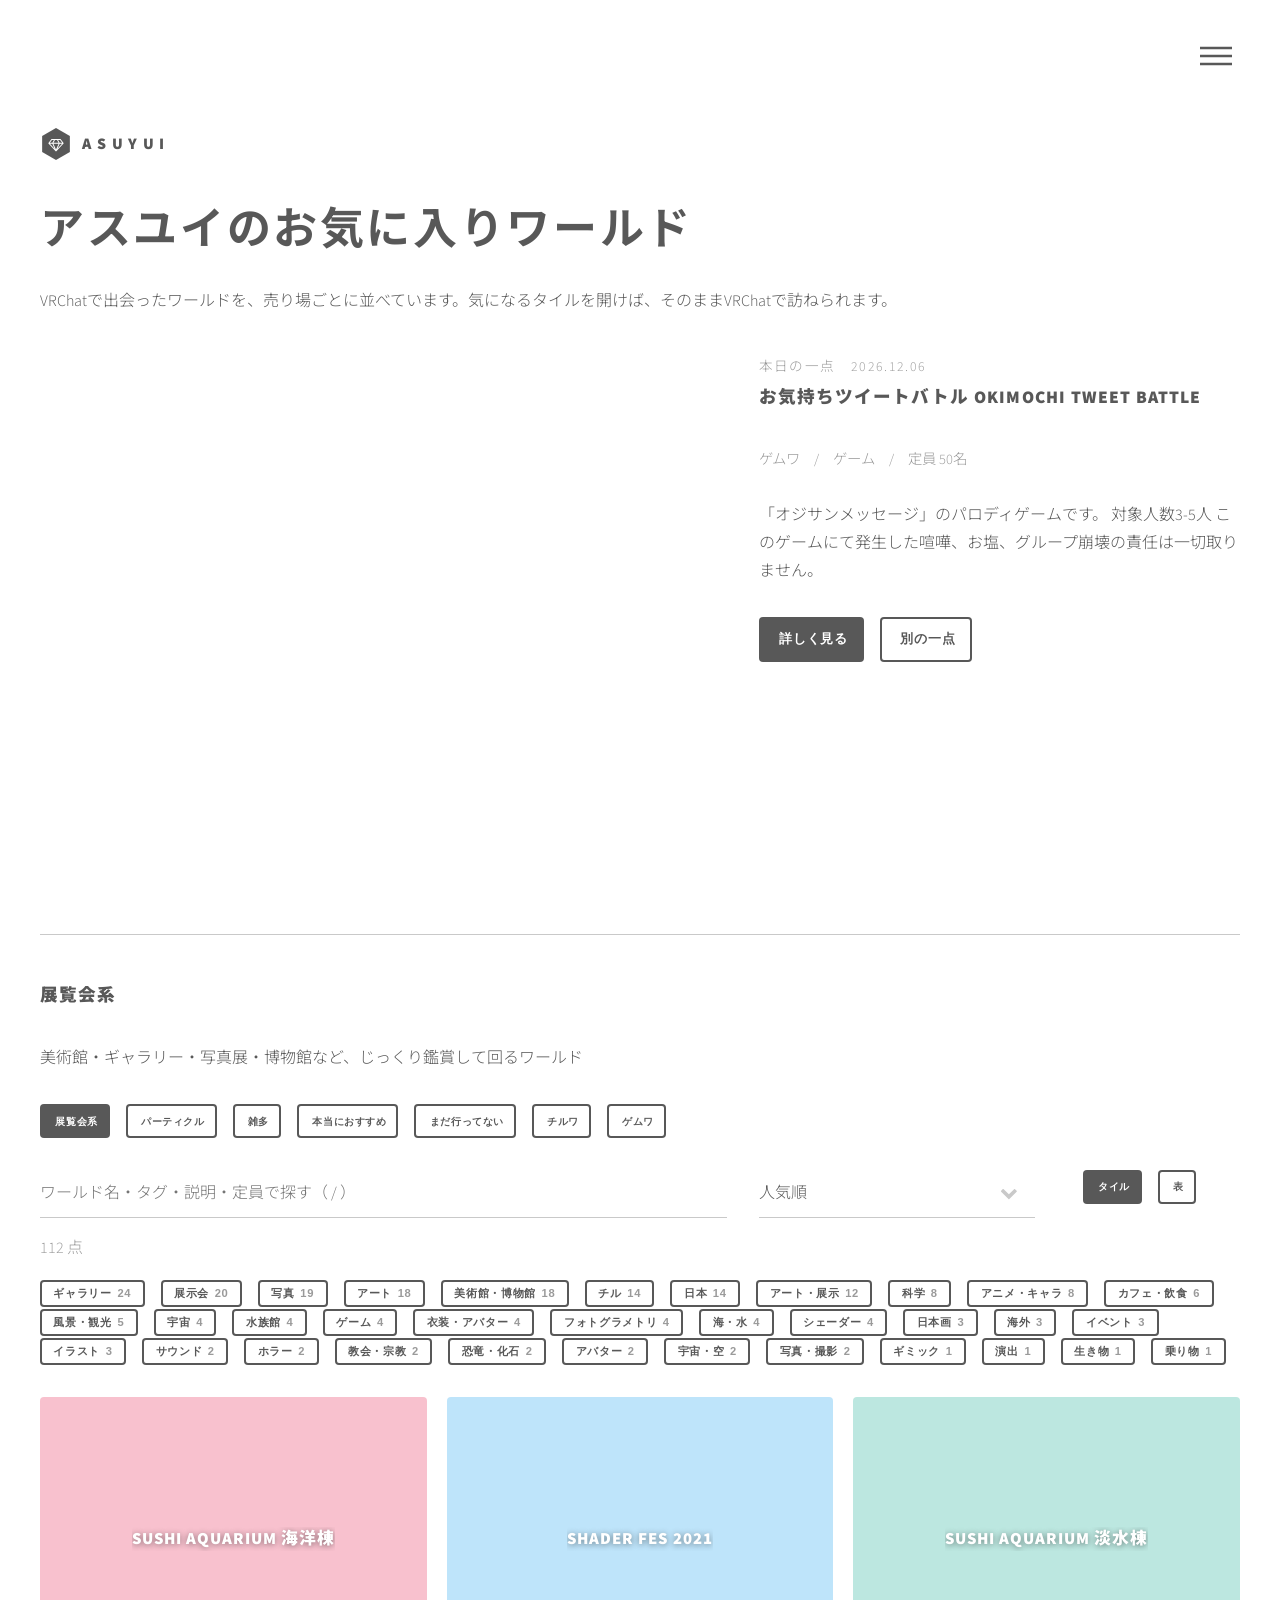
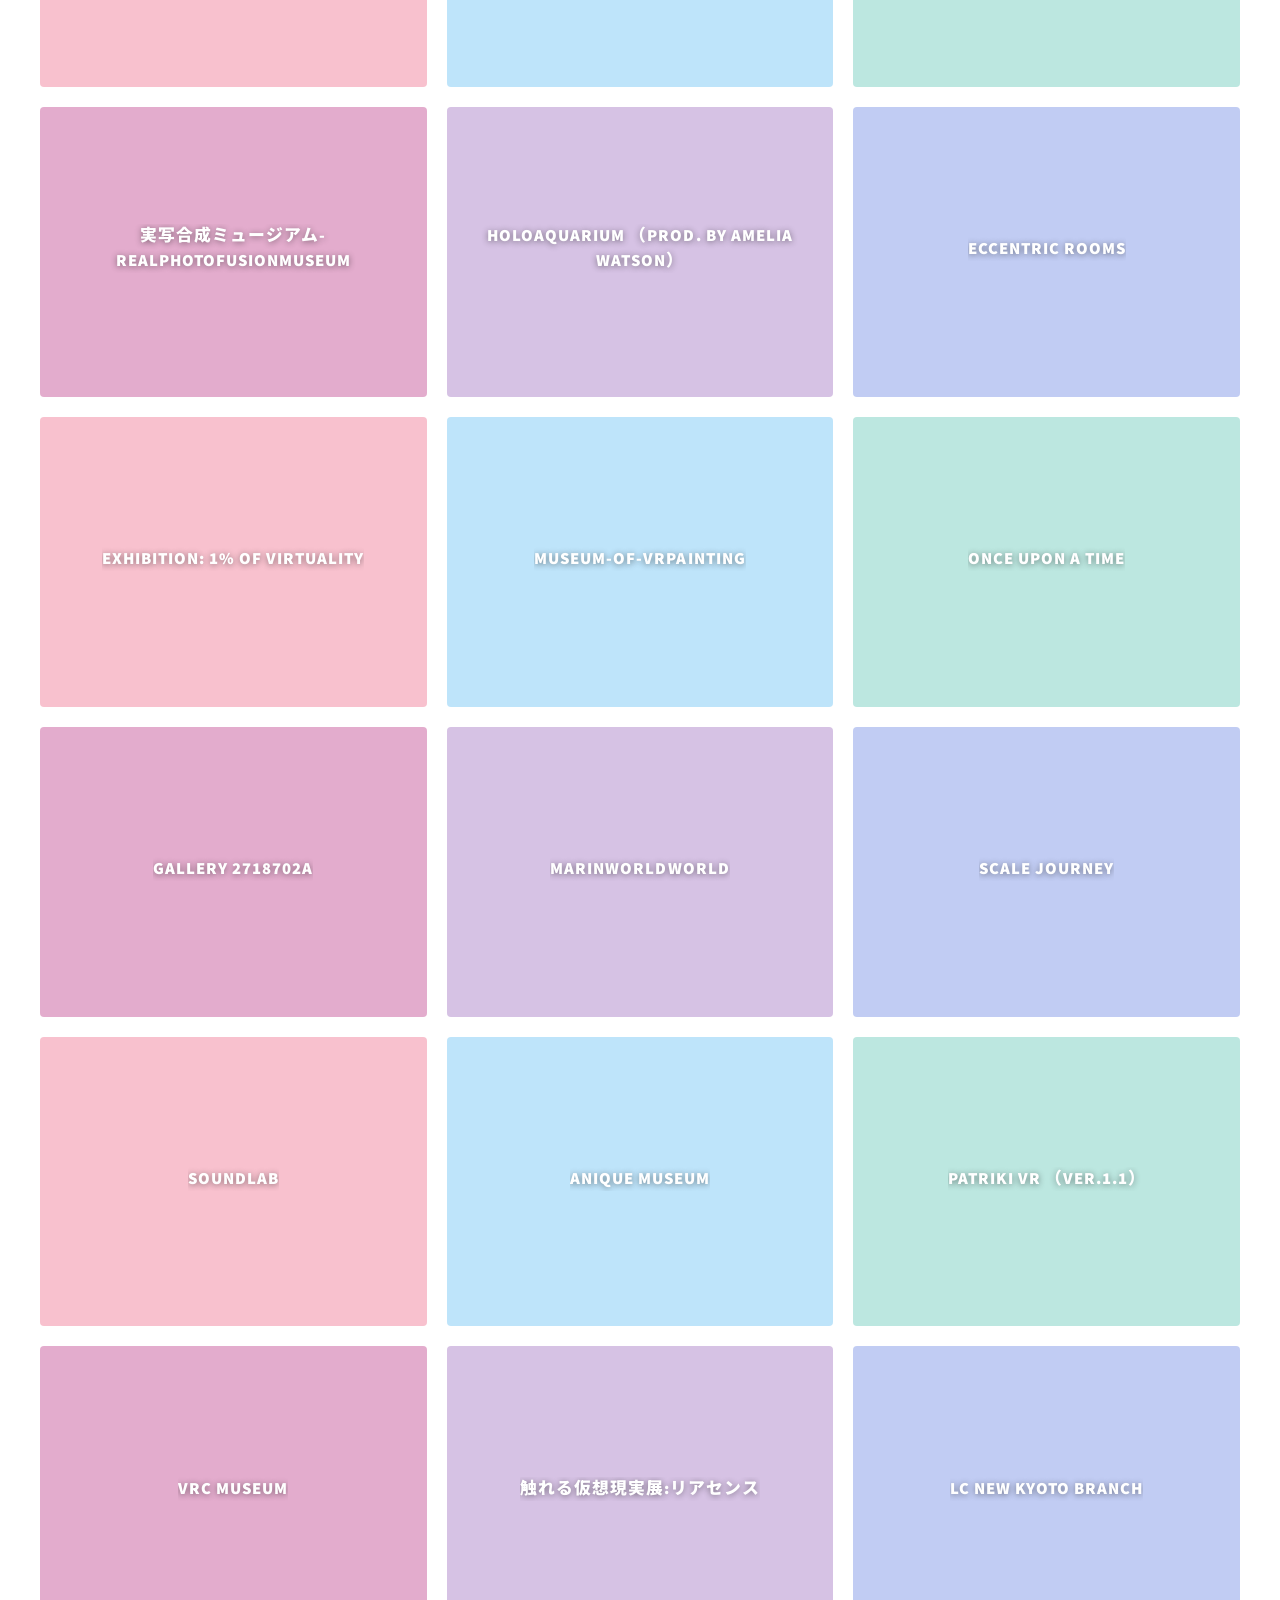
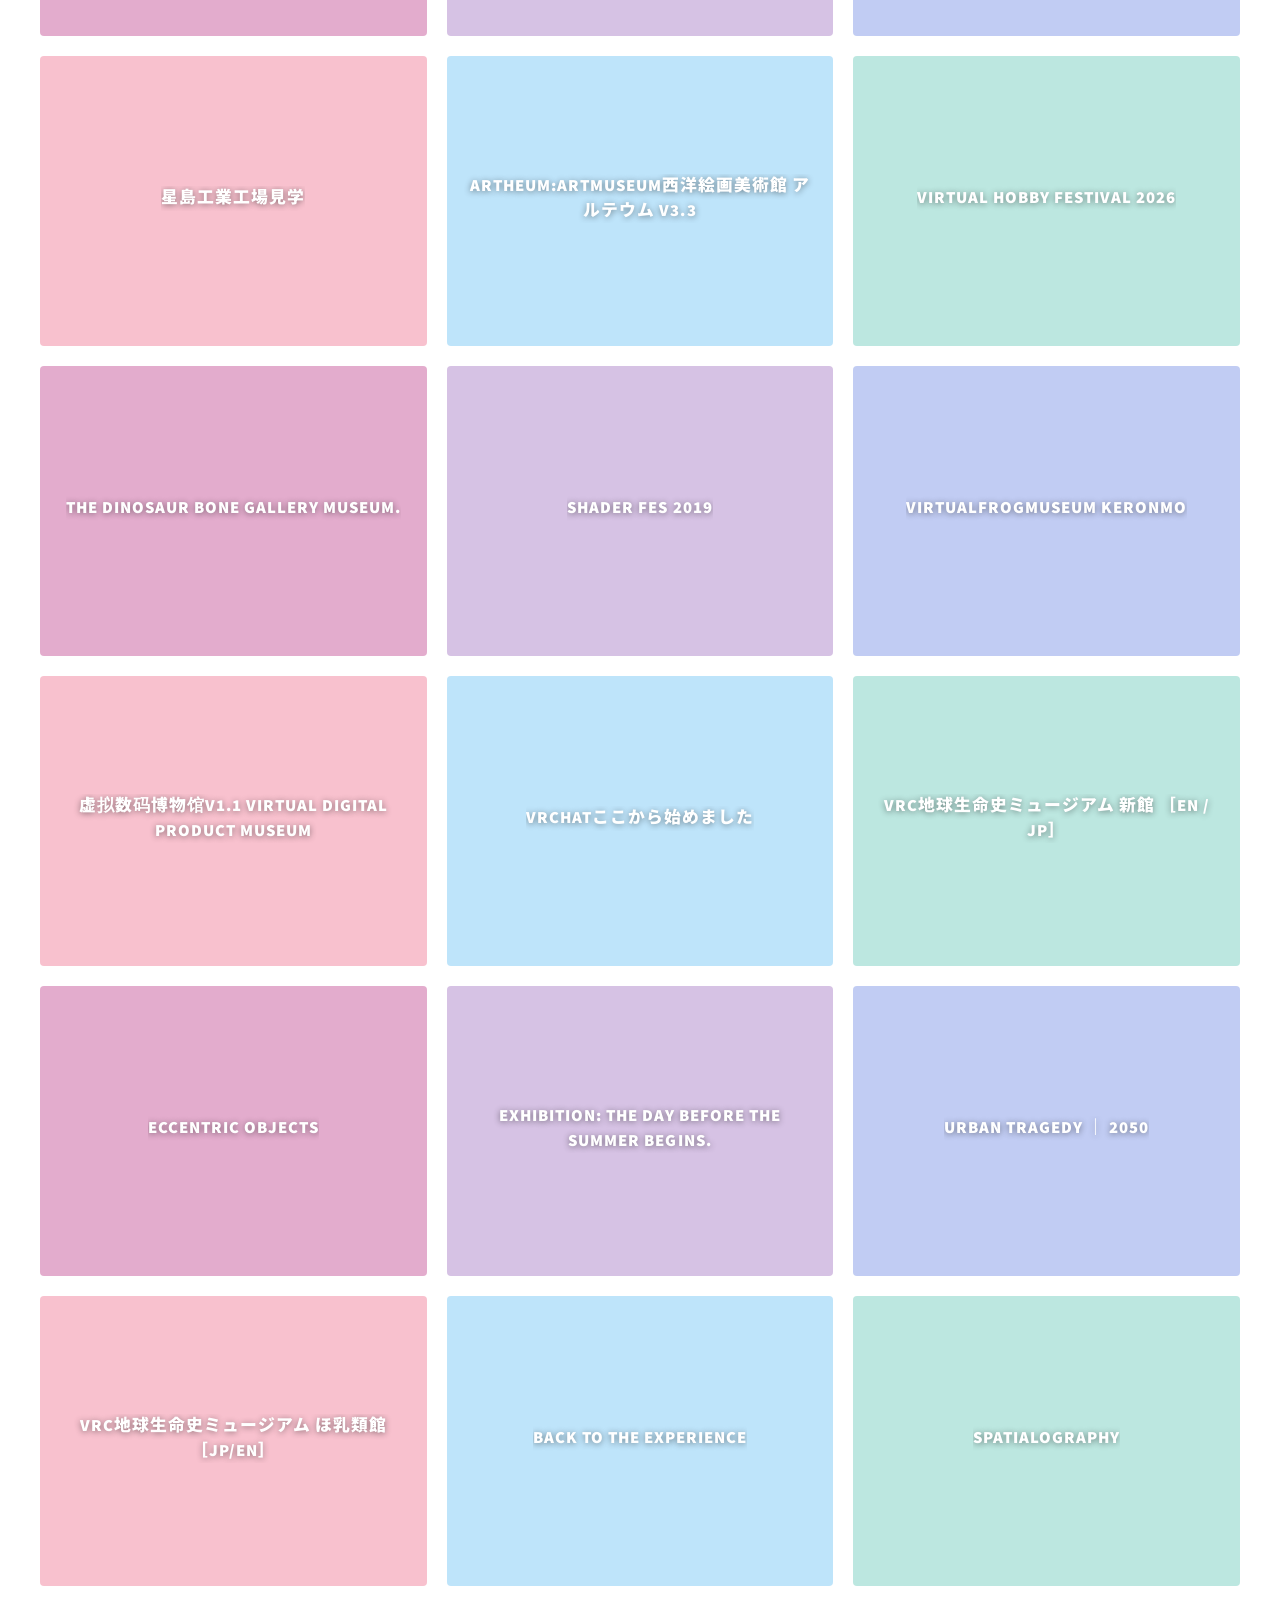
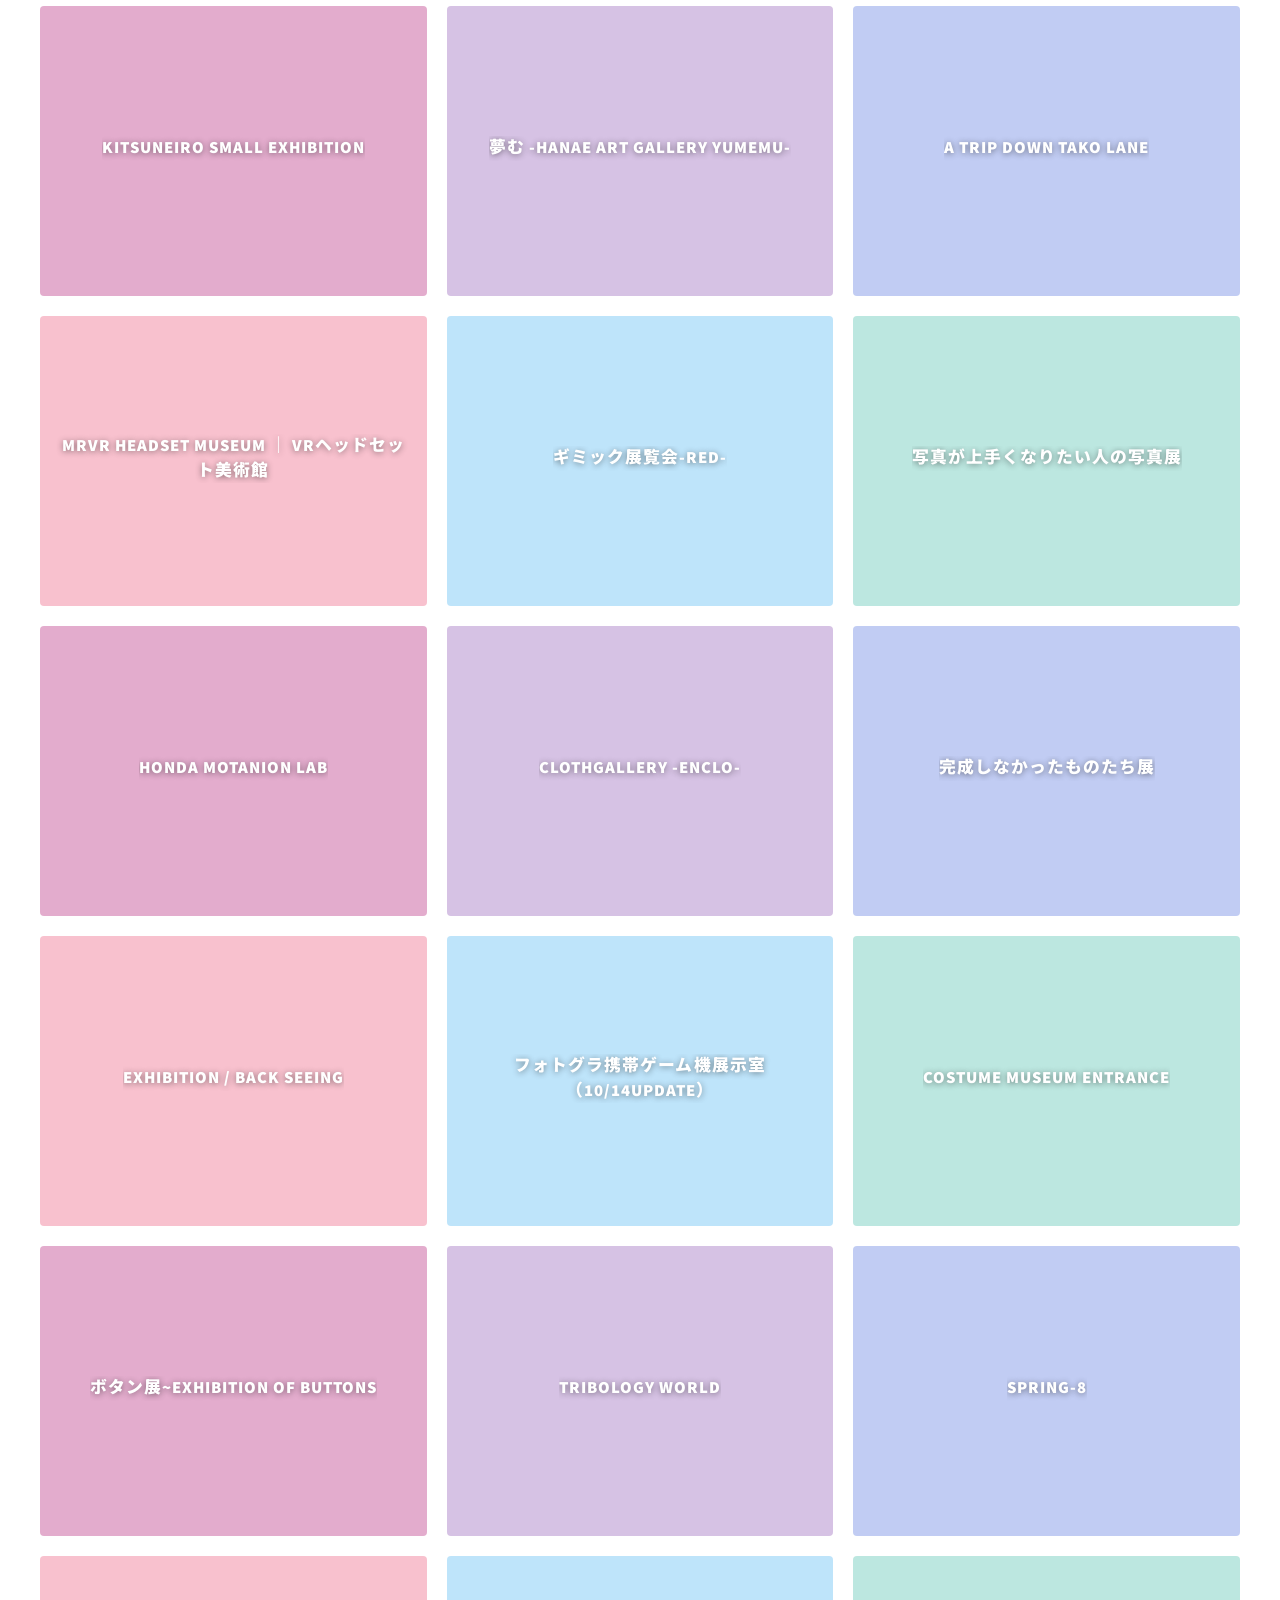
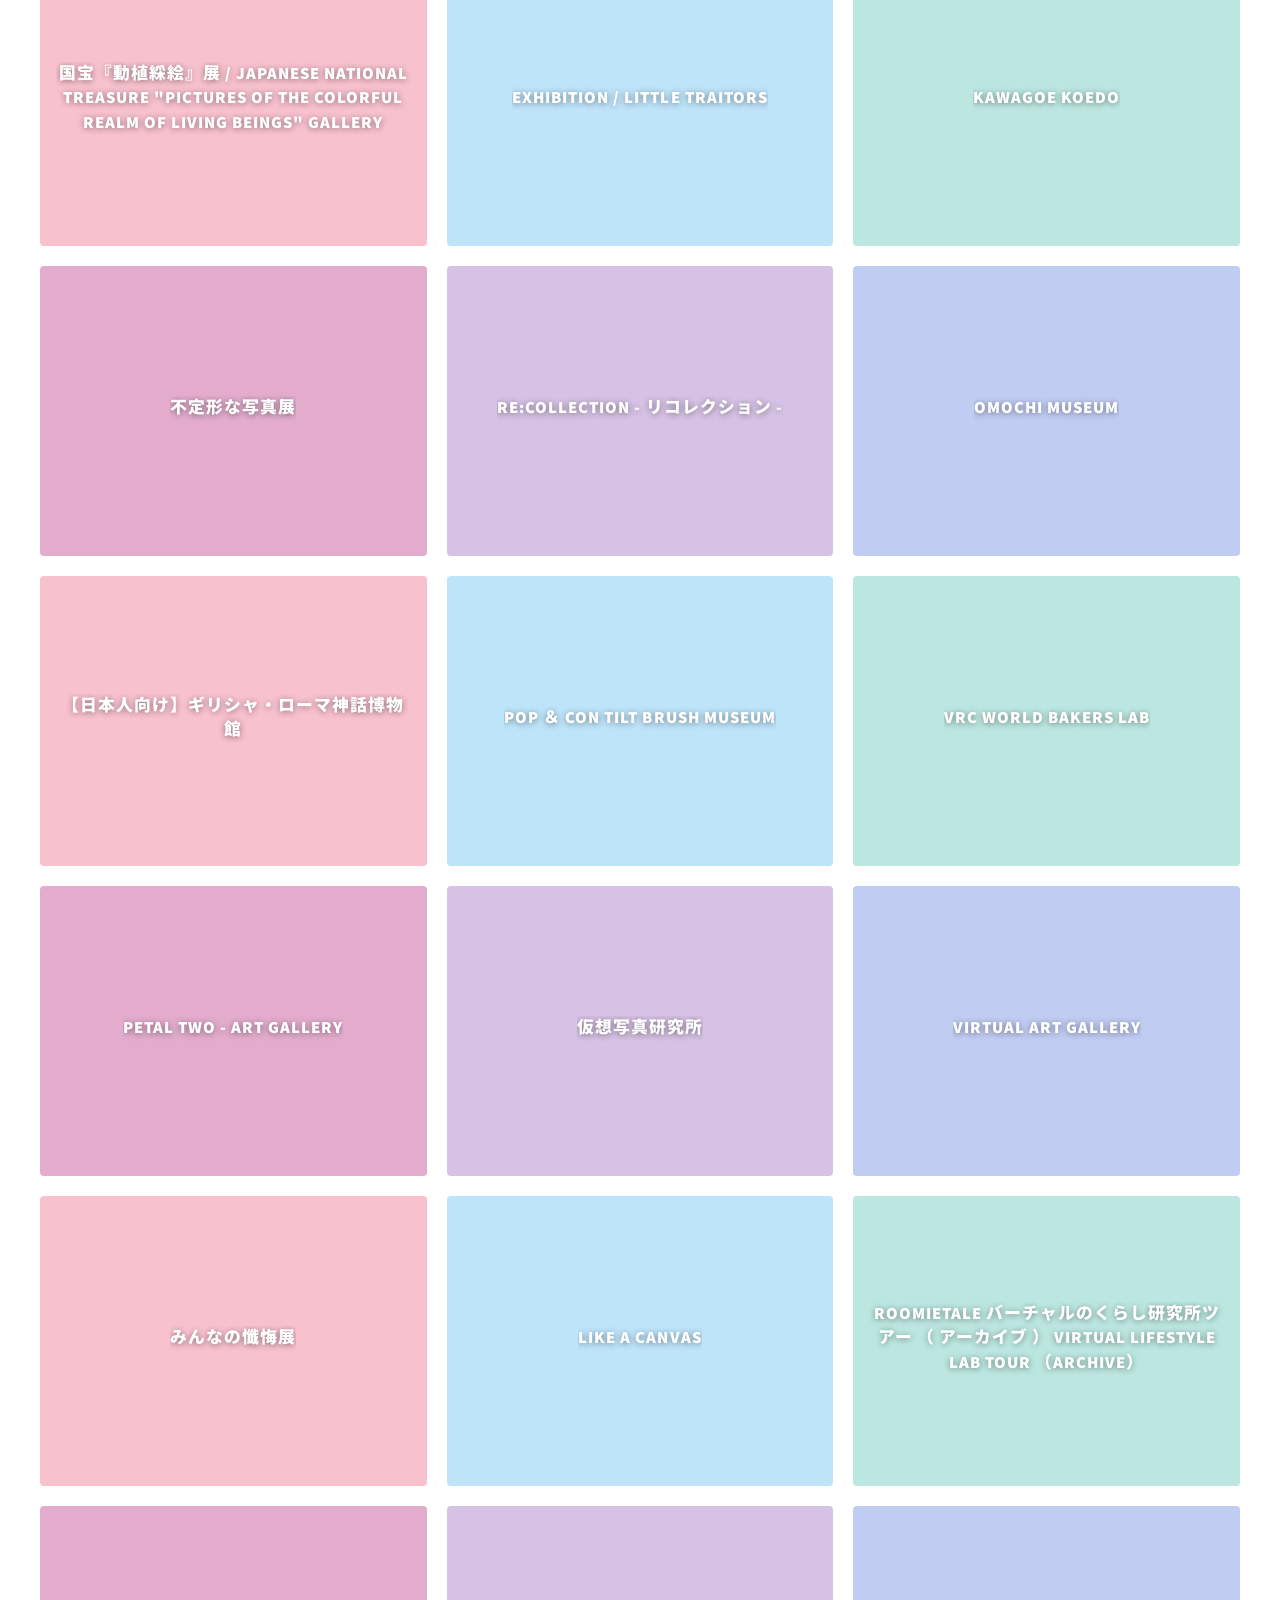
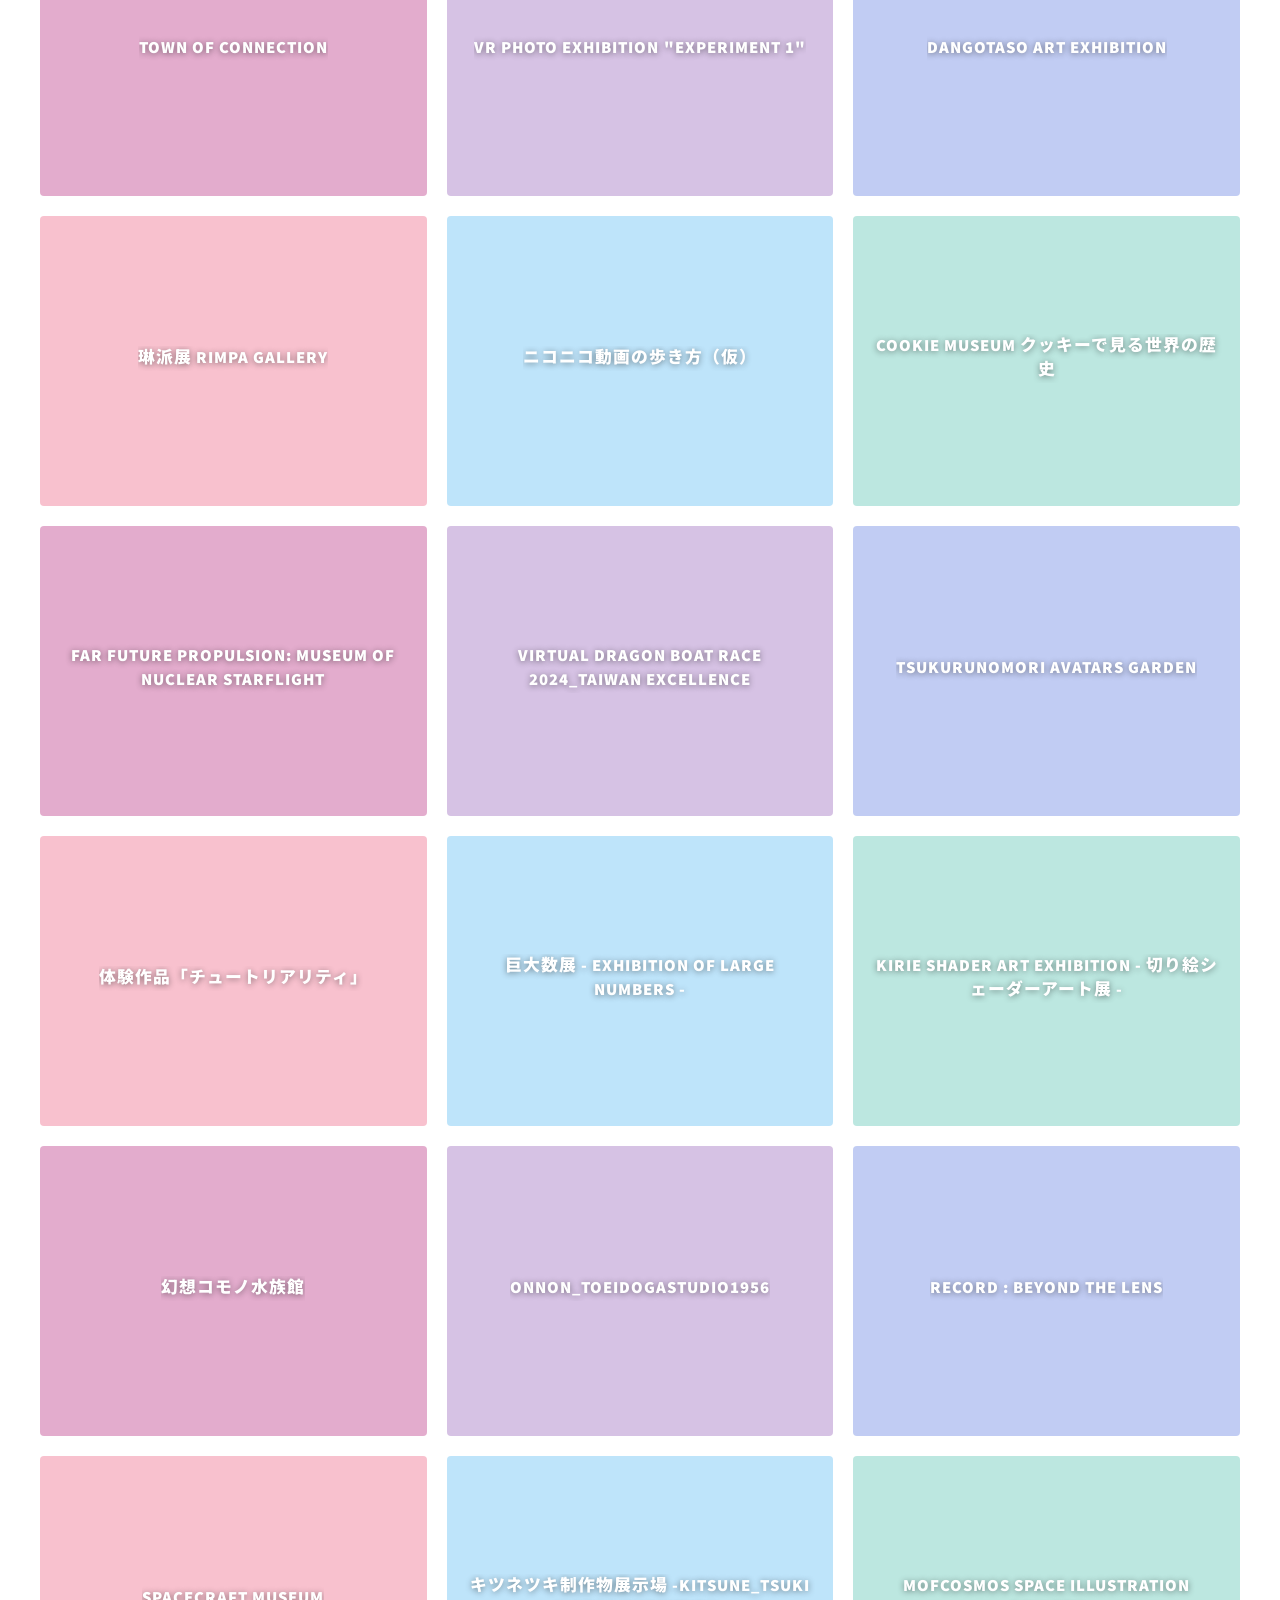
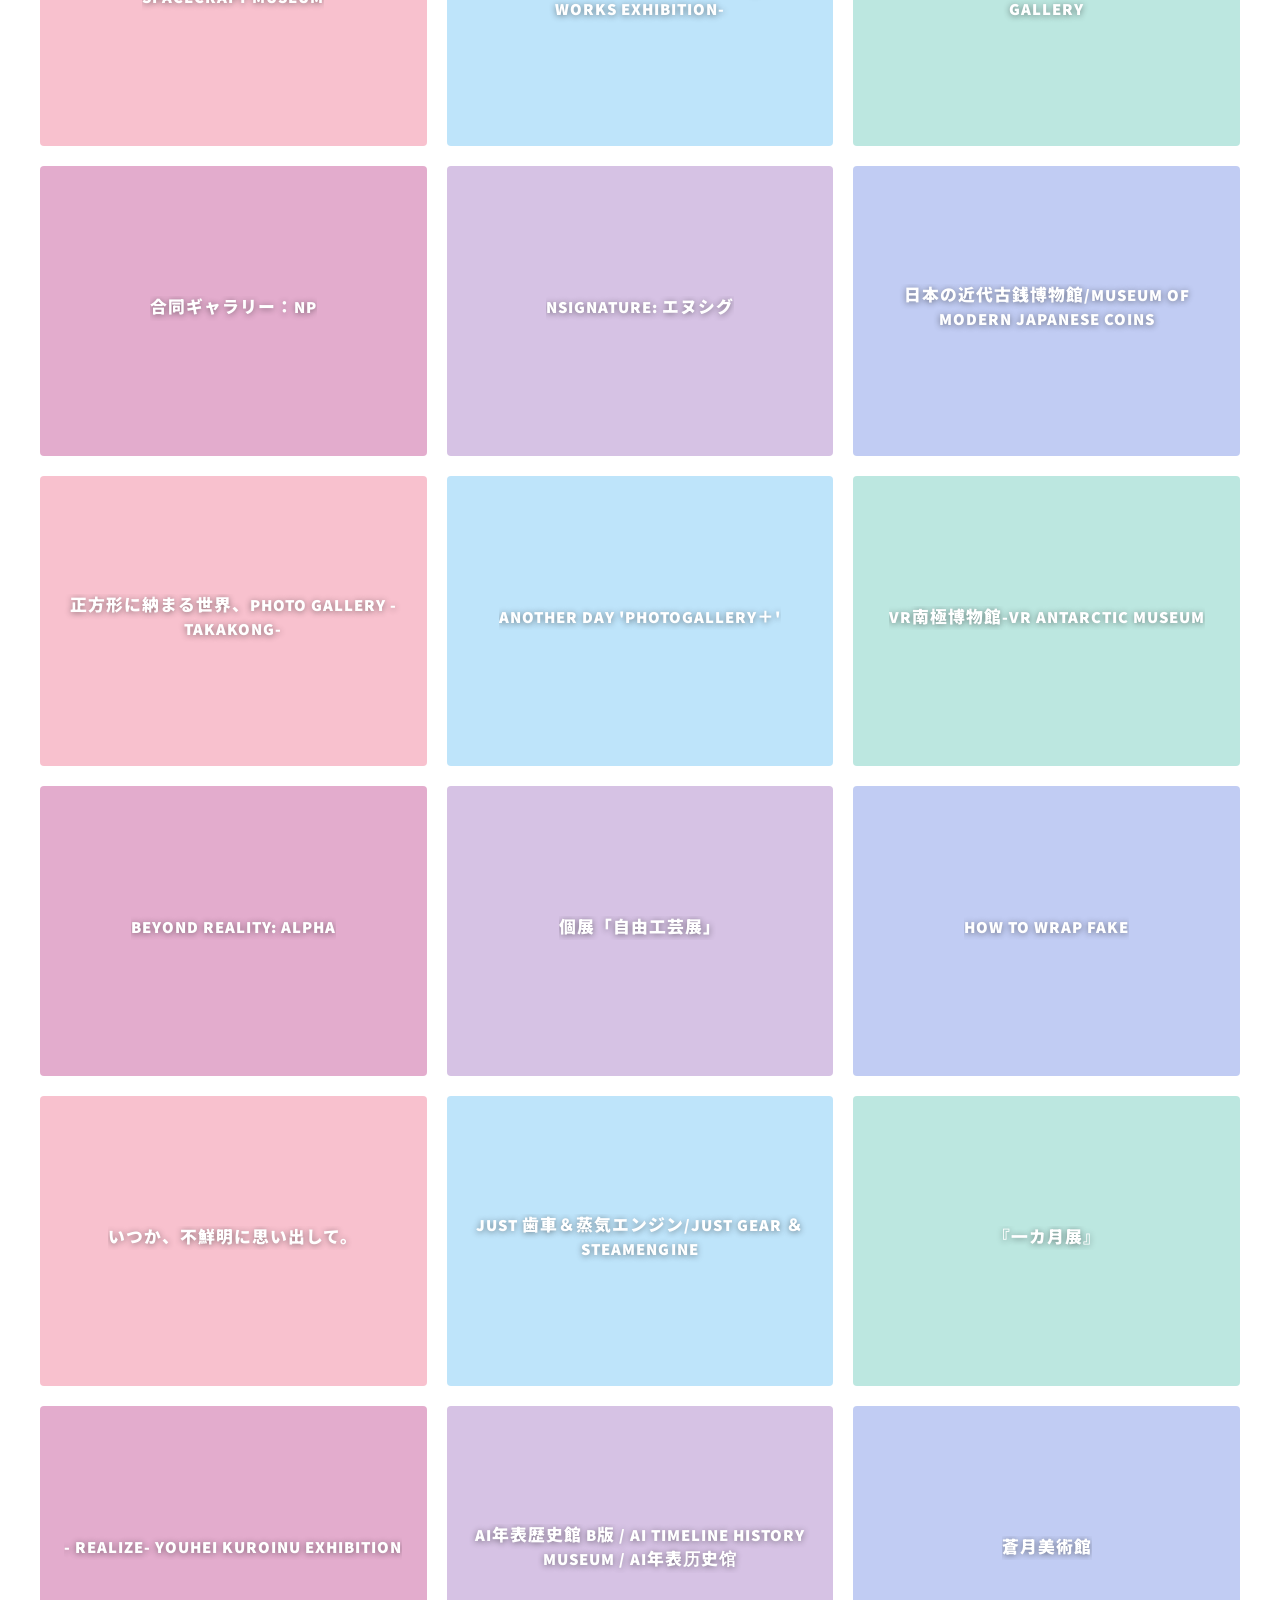
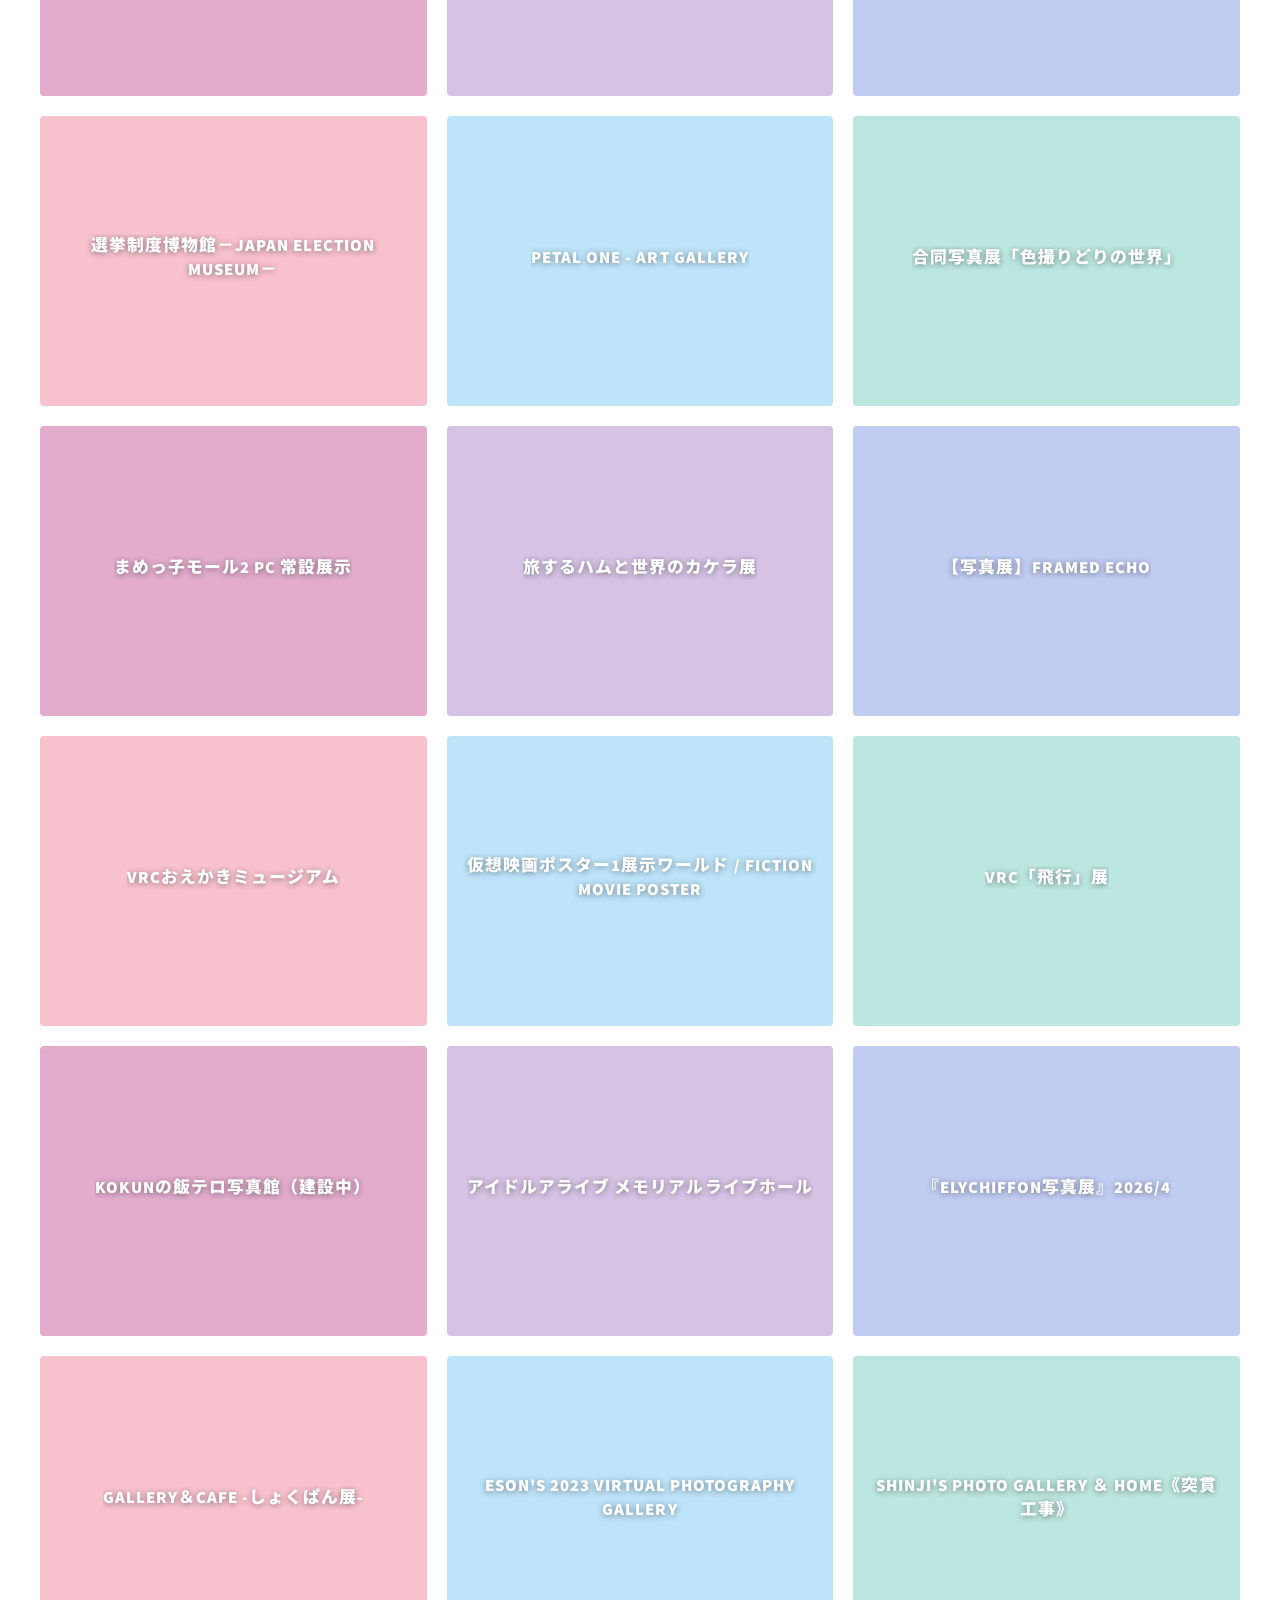
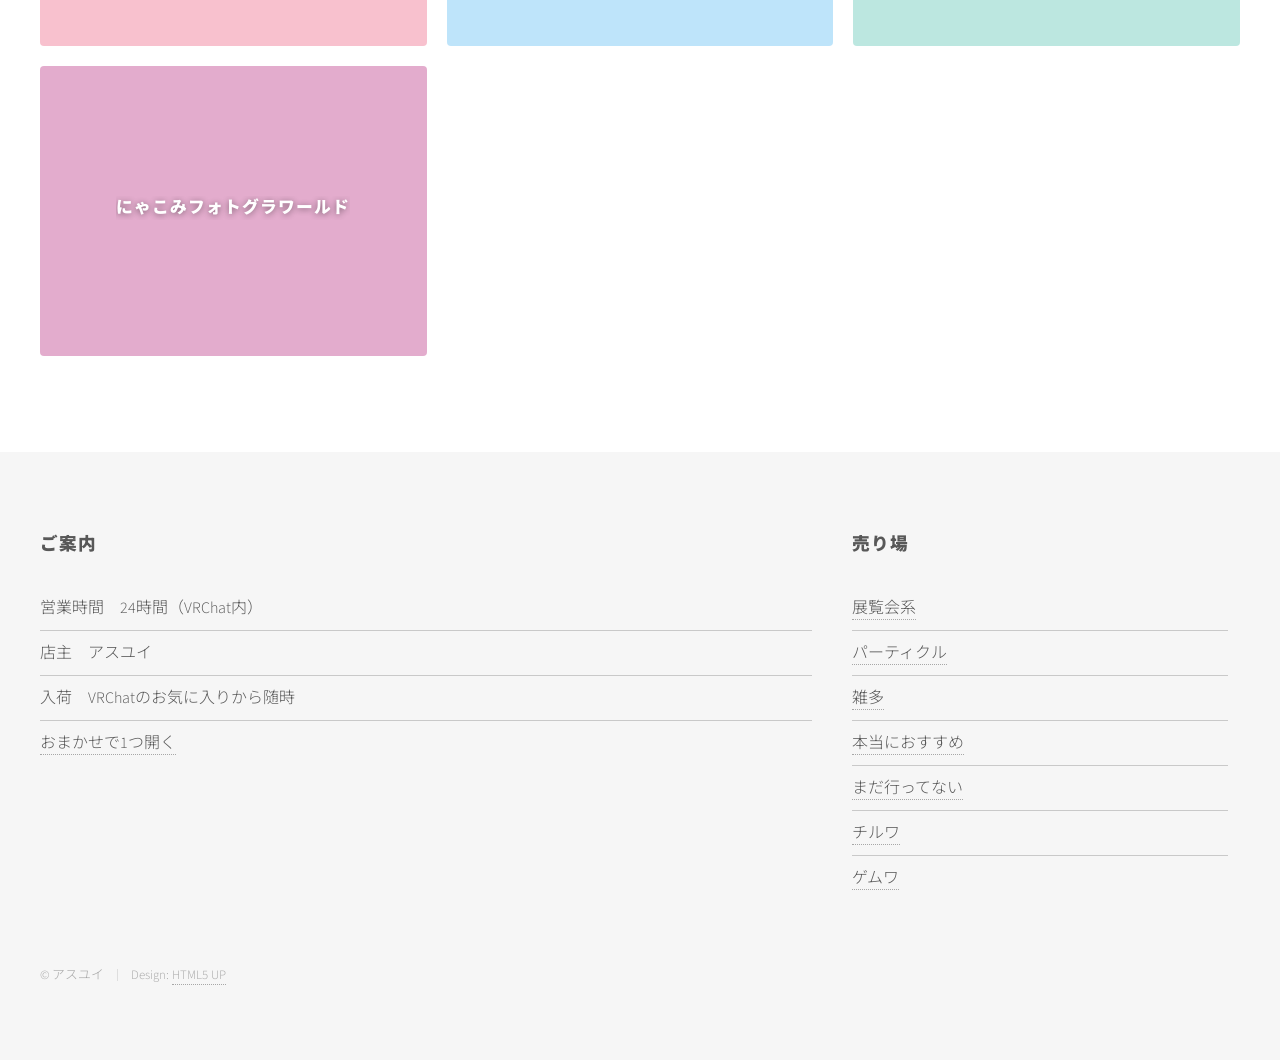
==== commit 7a7eb7d3: "Adopt Phantom (select-shop) design as the main site - designs/phantom をサイト直下へ昇格（index.html / assets " ====
--- a/index.html
+++ b/index.html
@@ -1,574 +1,218 @@
-<!DOCTYPE html>
+<!DOCTYPE HTML>
+<!--
+	Phantom by HTML5 UP
+	html5up.net | @ajlkn
+	Free for personal and commercial use under the CCA 3.0 license (html5up.net/license)
+	（アスユイのお気に入りワールド用にデータ表示を組み込み）
+-->
 <html lang="ja">
-<head>
-<meta charset="UTF-8">
-<meta name="viewport" content="width=device-width, initial-scale=1.0">
-<title>アスユイのお気に入りワールド</title>
-<style>
-  :root{
-    --bg:#0d0d0f;
-    --surface:#141417;
-    --surface-2:#1b1b1f;
-    --line:#2a2a30;
-    --line-soft:#212127;
-    --text:#e9e9ec;
-    --muted:#9a9aa4;
-    --dim:#66666f;
-    --accent:#c8a45c;
-    --accent-soft:#3a3020;
-    --serif:"Yu Mincho","Hiragino Mincho ProN",Georgia,serif;
-  }
-  *{box-sizing:border-box}
-  html,body{margin:0;padding:0}
-  body{
-    background:var(--bg); color:var(--text); min-height:100vh;
-    font-family:"Yu Gothic UI","Hiragino Kaku Gothic ProN","Segoe UI",Meiryo,system-ui,sans-serif;
-    font-size:15px; line-height:1.7; -webkit-font-smoothing:antialiased;
-  }
-  a{color:inherit;text-decoration:none}
-  button{font-family:inherit}
-  .wrap{width:100%; max-width:2000px; margin:0 auto; padding:0 clamp(16px,2.5vw,44px) 96px;}
-
-  /* ---------- header ---------- */
-  header{padding:40px 0 0;}
-  .masthead{display:flex; align-items:baseline; justify-content:space-between; gap:24px; flex-wrap:wrap;
-    padding-bottom:20px; border-bottom:1px solid var(--line);}
-  h1{margin:0; font-size:27px; font-weight:500; letter-spacing:.04em; font-family:var(--serif);}
-  h1 .thin{color:var(--muted); font-size:19px; margin-left:14px; letter-spacing:.08em;}
-  .byline{font-size:12.5px; color:var(--dim); letter-spacing:.12em; text-transform:uppercase;}
-  .byline b{color:var(--muted); font-weight:500;}
-
-  /* ---------- 本日の一枚 ---------- */
-  .feature{display:flex; gap:30px; padding:26px 0 26px; border-bottom:1px solid var(--line-soft); align-items:stretch;}
-  .fthumb{flex:0 0 min(44%,560px); aspect-ratio:16/9; border:1px solid var(--line); border-radius:3px;
-    overflow:hidden; background:var(--surface-2); cursor:pointer;}
-  .fthumb img{width:100%; height:100%; object-fit:cover; display:block; transition:transform .4s ease;}
-  .fthumb:hover img{transform:scale(1.03)}
-  .fbody{flex:1; min-width:0; display:flex; flex-direction:column; gap:9px; padding:4px 0;}
-  .flabel{font-size:11px; letter-spacing:.2em; color:var(--accent);}
-  .flabel .fdate{color:var(--dim); margin-left:12px; letter-spacing:.08em;}
-  .fname{font-family:var(--serif); font-size:23px; font-weight:500; line-height:1.5; cursor:pointer;}
-  .fname:hover{color:var(--accent)}
-  .fcat{font-size:12px; color:var(--muted); letter-spacing:.05em;}
-  .fnote{color:var(--muted); font-size:13.5px; line-height:1.8;
-    display:-webkit-box; -webkit-line-clamp:3; -webkit-box-orient:vertical; overflow:hidden;}
-  .fbtns{margin-top:auto; display:flex; gap:10px; flex-wrap:wrap; padding-top:12px;}
-  .ghost{background:none; border:1px solid var(--line); color:var(--muted); padding:8px 16px;
-    border-radius:3px; font-size:12.5px; cursor:pointer; letter-spacing:.04em; transition:.12s;}
-  .ghost:hover{color:var(--text); border-color:#3d3d46}
-  .ghost.gold{border-color:var(--accent); color:var(--accent);}
-  .ghost.gold:hover{background:var(--accent); color:#14100a}
-
-  /* ---------- category nav ---------- */
-  nav.cats{display:flex; gap:30px; flex-wrap:wrap; padding:16px 0 0; border-bottom:1px solid var(--line-soft);}
-  .cat{padding:8px 0 14px; cursor:pointer; color:var(--muted); font-size:15px;
-    border-bottom:2px solid transparent; margin-bottom:-1px; transition:color .12s; white-space:nowrap;}
-  .cat:hover{color:var(--text)}
-  .cat.active{color:var(--text); border-bottom-color:var(--accent)}
-  .cat .n{font-size:11.5px; color:var(--dim); margin-left:7px; font-variant-numeric:tabular-nums;}
-  .cat.active .n{color:var(--accent)}
-  .catdesc{color:var(--muted); font-size:13.5px; padding:16px 0 0;}
-
-  /* ---------- controls ---------- */
-  .controls{display:flex; gap:14px; align-items:center; flex-wrap:wrap; padding:20px 0 0;}
-  .search{flex:1; min-width:240px; position:relative;}
-  .search input{width:100%; padding:11px 14px; border:1px solid var(--line); background:var(--surface);
-    color:var(--text); font-size:14px; border-radius:4px; outline:none; font-family:inherit;}
-  .search input::placeholder{color:var(--dim)}
-  .search input:focus{border-color:#454550}
-  .search .kbd{position:absolute; right:12px; top:50%; transform:translateY(-50%);
-    font-size:10.5px; color:var(--dim); border:1px solid var(--line); border-radius:3px; padding:1px 6px;}
-  select{padding:11px 12px; border:1px solid var(--line); background:var(--surface); color:var(--text);
-    font-size:13.5px; border-radius:4px; outline:none; cursor:pointer; font-family:inherit;}
-  .views{display:flex; border:1px solid var(--line); border-radius:4px; overflow:hidden;}
-  .views button{background:none; border:none; border-left:1px solid var(--line); color:var(--muted);
-    padding:10px 15px; font-size:12.5px; cursor:pointer; letter-spacing:.03em; transition:.12s;}
-  .views button:first-child{border-left:none}
-  .views button:hover{color:var(--text)}
-  .views button.on{background:var(--surface-2); color:var(--text)}
-  .count{font-size:12.5px; color:var(--dim); font-variant-numeric:tabular-nums; white-space:nowrap;}
-
-  /* ---------- tag filter ---------- */
-  .chips{display:flex; gap:7px; flex-wrap:wrap; padding:16px 0 0;}
-  .chip{font-size:12px; padding:4px 10px; border:1px solid var(--line); border-radius:3px;
-    color:var(--muted); cursor:pointer; background:transparent; transition:.12s; white-space:nowrap;}
-  .chip:hover{color:var(--text); border-color:#3d3d46}
-  .chip.on{background:var(--accent-soft); border-color:var(--accent); color:var(--accent)}
-  .chip .n{color:var(--dim); margin-left:5px; font-variant-numeric:tabular-nums;}
-  .chip.on .n{color:var(--accent); opacity:.7}
-
-  /* ---------- card view ---------- */
-  .grid{display:grid; grid-template-columns:repeat(auto-fill,minmax(248px,1fr)); gap:26px 20px; padding:30px 0 0;}
-  .card{cursor:pointer; display:flex; flex-direction:column;}
-  .thumb{position:relative; aspect-ratio:16/10; background:var(--surface-2); overflow:hidden;
-    border:1px solid var(--line-soft); border-radius:3px;}
-  .thumb img{width:100%; height:100%; object-fit:cover; display:block; transition:transform .35s ease;}
-  .card:hover .thumb img{transform:scale(1.035)}
-  .card:hover .thumb{border-color:#3d3d46}
-  .thumb .cap{position:absolute; right:8px; bottom:8px; background:rgba(10,10,12,.82);
-    font-size:11px; padding:2px 7px; border-radius:2px; color:var(--text);
-    font-variant-numeric:tabular-nums; letter-spacing:.02em;}
-  .body{padding:11px 2px 0; display:flex; flex-direction:column; gap:6px;}
-  .cardtop{display:flex; justify-content:space-between; align-items:baseline; gap:10px;}
-  .exno{font-size:10.5px; color:var(--dim); letter-spacing:.1em; font-variant-numeric:tabular-nums;}
-  .sub{font-size:11px; color:var(--accent); letter-spacing:.06em;}
-  .cardname{font-size:14.5px; font-weight:600; line-height:1.45;
-    display:-webkit-box; -webkit-line-clamp:2; -webkit-box-orient:vertical; overflow:hidden;}
-  .note{font-size:12.5px; color:var(--muted); line-height:1.65;
-    display:-webkit-box; -webkit-line-clamp:2; -webkit-box-orient:vertical; overflow:hidden;}
-  .meta{font-size:11.5px; color:var(--dim); display:flex; gap:14px; font-variant-numeric:tabular-nums;}
-
-  /* ---------- list view ---------- */
-  .rows{padding-top:24px;}
-  .rowhead,.row{display:grid; grid-template-columns:104px minmax(0,1fr) 72px 100px 100px; gap:18px; align-items:center;}
-  .rowhead{padding:0 6px 9px; font-size:10.5px; color:var(--dim); letter-spacing:.1em;
-    border-bottom:1px solid var(--line);}
-  .rowhead span:nth-child(n+3),.row .num{text-align:right; font-variant-numeric:tabular-nums;}
-  .row{padding:9px 6px; border-bottom:1px solid var(--line-soft); cursor:pointer; transition:background .1s;}
-  .row:hover{background:var(--surface)}
-  .rthumb{width:104px; aspect-ratio:16/10; object-fit:cover; display:block;
-    border:1px solid var(--line-soft); border-radius:2px; background:var(--surface-2);}
-  .rmain{min-width:0}
-  .rname{font-size:13.5px; font-weight:600; line-height:1.4;
-    white-space:nowrap; overflow:hidden; text-overflow:ellipsis;}
-  .rsub{font-size:11px; color:var(--dim); margin-top:2px;
-    white-space:nowrap; overflow:hidden; text-overflow:ellipsis;}
-  .rsub .a{color:var(--accent)}
-  .row .num{font-size:12.5px; color:var(--muted);}
-
-  /* ---------- wall view ---------- */
-  .wall{display:grid; grid-template-columns:repeat(auto-fill,minmax(340px,1fr)); gap:38px 28px; padding:34px 0 0;}
-  .wcard{cursor:pointer; text-align:center;}
-  .wthumb{aspect-ratio:16/9; overflow:hidden; border:1px solid var(--line-soft); border-radius:3px; background:var(--surface-2);}
-  .wthumb img{width:100%; height:100%; object-fit:cover; display:block; transition:transform .4s ease;}
-  .wcard:hover .wthumb img{transform:scale(1.03)}
-  .wcard:hover .wthumb{border-color:#3d3d46}
-  .wcap{padding:12px 8px 0;}
-  .wno{font-size:10.5px; color:var(--dim); letter-spacing:.16em; font-variant-numeric:tabular-nums;}
-  .wname{font-family:var(--serif); font-size:16.5px; margin-top:3px; line-height:1.5;}
-  .wsub{font-size:11px; color:var(--accent); letter-spacing:.08em; margin-top:3px;}
-
-  .empty{grid-column:1/-1; text-align:center; padding:90px 20px; color:var(--dim); font-size:14px;}
-
-  /* ---------- modal ---------- */
-  .overlay{position:fixed; inset:0; background:rgba(6,6,8,.86); display:none;
-    align-items:flex-start; justify-content:center; padding:56px 20px; z-index:50; overflow:auto;}
-  .overlay.show{display:flex}
-  .modal{background:var(--surface); border:1px solid var(--line); border-radius:5px; max-width:720px; width:100%;}
-  .mhero{position:relative; aspect-ratio:16/9; background:var(--surface-2); overflow:hidden;}
-  .mhero img{width:100%; height:100%; object-fit:cover}
-  .close{position:absolute; top:12px; right:12px; width:32px; height:32px; border-radius:3px;
-    background:rgba(10,10,12,.8); border:1px solid var(--line); color:var(--text); font-size:15px;
-    display:flex; align-items:center; justify-content:center; cursor:pointer;}
-  .close:hover{background:rgba(10,10,12,.95)}
-  .mnav{position:absolute; top:50%; transform:translateY(-50%); width:36px; height:58px;
-    background:rgba(10,10,12,.72); border:1px solid var(--line); color:var(--text); font-size:17px;
-    display:flex; align-items:center; justify-content:center; cursor:pointer; border-radius:3px; user-select:none;}
-  .mnav:hover{background:rgba(10,10,12,.95)}
-  .mnav.prev{left:12px} .mnav.next{right:12px}
-  .mbody{padding:26px 30px 32px}
-  .mbody h2{margin:0 0 6px; font-size:20px; font-weight:600; line-height:1.45}
-  .msub{color:var(--dim); font-size:12px; margin-bottom:22px; letter-spacing:.03em}
-  .stats{display:flex; gap:34px; flex-wrap:wrap; padding:16px 0; margin-bottom:22px;
-    border-top:1px solid var(--line-soft); border-bottom:1px solid var(--line-soft);}
-  .stat .n{font-size:16px; font-weight:600; font-variant-numeric:tabular-nums;}
-  .stat .l{font-size:11px; color:var(--dim); letter-spacing:.06em}
-  .sect{font-size:11px; color:var(--dim); letter-spacing:.14em; margin:0 0 8px}
-  .desc{font-size:14px; line-height:1.85; margin-bottom:24px; white-space:pre-wrap}
-  .official{font-size:12.5px; color:var(--muted); line-height:1.75; margin-bottom:24px; white-space:pre-wrap}
-  .mtags{display:flex; gap:7px; flex-wrap:wrap; margin-bottom:26px}
-  .rel{display:grid; grid-template-columns:repeat(auto-fill,minmax(140px,1fr)); gap:14px; margin-bottom:28px;}
-  .relcard{cursor:pointer}
-  .relcard img{width:100%; aspect-ratio:16/10; object-fit:cover; display:block;
-    border:1px solid var(--line-soft); border-radius:2px; background:var(--surface-2);}
-  .relcard:hover img{border-color:#3d3d46}
-  .relname{font-size:11.5px; line-height:1.45; margin-top:6px; color:var(--muted);
-    display:-webkit-box; -webkit-line-clamp:2; -webkit-box-orient:vertical; overflow:hidden;}
-  .relcard:hover .relname{color:var(--text)}
-  .openbtn{display:inline-block; border:1px solid var(--accent); color:var(--accent);
-    padding:10px 22px; border-radius:3px; font-size:13.5px; letter-spacing:.04em; transition:.12s;}
-  .openbtn:hover{background:var(--accent); color:#14100a}
-
-  footer{padding:40px 0 0; margin-top:60px; border-top:1px solid var(--line-soft);
-    color:var(--dim); font-size:12px; line-height:1.9;}
-  footer code{color:var(--muted); font-size:11.5px}
-
-  @media(max-width:860px){
-    .feature{flex-direction:column; gap:16px}
-    .fthumb{flex:none; width:100%}
-    .rowhead,.row{grid-template-columns:84px minmax(0,1fr) 58px; gap:12px}
-    .rowhead span:nth-child(n+4),.row .num.hidez{display:none}
-    .rthumb{width:84px}
-  }
-  @media(max-width:640px){
-    h1{font-size:21px} h1 .thin{display:none}
-    nav.cats{gap:20px}
-    .grid{grid-template-columns:repeat(auto-fill,minmax(150px,1fr)); gap:20px 12px}
-    .wall{grid-template-columns:1fr 1fr; gap:24px 14px}
-    .wname{font-size:13.5px}
-    .mbody{padding:20px}
-    .search .kbd{display:none}
-  }
-</style>
-</head>
-<body>
-<div class="wrap">
-  <header>
-    <div class="masthead">
-      <h1>お気に入りワールド<span class="thin">VRChat</span></h1>
-      <div class="byline">Curated by <b>アスユイ</b></div>
-    </div>
-    <section class="feature" id="feature"></section>
-    <nav class="cats" id="cats"></nav>
-    <div class="catdesc" id="catdesc"></div>
-  </header>
-
-  <div class="controls">
-    <div class="search">
-      <input id="q" type="text" placeholder="ワールド名・タグ・説明・定員で検索" autocomplete="off">
-      <span class="kbd">/</span>
-    </div>
-    <select id="sort">
-      <option value="fav">お気に入りが多い順</option>
-      <option value="visits">訪問数が多い順</option>
-      <option value="name">名前順</option>
-      <option value="cap">定員が多い順</option>
-      <option value="capmin">定員が少ない順</option>
-    </select>
-    <div class="views" id="views">
-      <button data-v="card">カード</button>
-      <button data-v="list">リスト</button>
-      <button data-v="wall">ギャラリー</button>
-    </div>
-    <button class="ghost" id="lucky">ランダムに開く</button>
-    <span class="count" id="count"></span>
-  </div>
-
-  <div class="chips" id="chips"></div>
-  <div id="stage"></div>
-
-  <footer>
-    VRChatのお気に入りグループから同期。ワールドの追加・説明の編集は <code>data.js</code> を編集します。<br>
-    「/」キーで検索、詳細表示中は ← → で前後のワールドに移動できます。
-  </footer>
-</div>
-
-<div class="overlay" id="overlay"><div class="modal" id="modal"></div></div>
-
-<script>document.write('<script src="data.js?v=' + Date.now() + '"><\/script>');</script>
-<script>
-(function(){
-  const WORLDS = window.WORLDS || [];
-  const CATEGORIES = (window.CATEGORIES || []).filter(c=>c.ready!==false);
-
-  /* ---------- state ---------- */
-  let activeCat = (CATEGORIES[0] || {}).id;
-  let activeTags = new Set();
-  let query = "", sortBy = "fav";
-  let viewMode = localStorage.getItem("ws-view") || "card";
-  if(!["card","list","wall"].includes(viewMode)) viewMode = "card";
-  let currentList = [];      // 描画中の一覧（モーダルの前後移動に使う）
-  let modalIdx = -1;
-
-  /* URLハッシュから状態を復元（共有リンク対応） */
-  (function(){
-    const h = new URLSearchParams(location.hash.replace(/^#/,""));
-    if(h.get("c") && CATEGORIES.some(c=>c.id===h.get("c"))) activeCat = h.get("c");
-    if(["card","list","wall"].includes(h.get("v"))) viewMode = h.get("v");
-    if(h.get("t")) h.get("t").split(",").filter(Boolean).forEach(t=>activeTags.add(t));
-    if(h.get("q")) query = h.get("q");
-    if(["fav","visits","name","cap","capmin"].includes(h.get("s"))) sortBy = h.get("s");
-  })();
-
-  const $ = s => document.querySelector(s);
-  const catsEl=$("#cats"), catDescEl=$("#catdesc"), chipsEl=$("#chips"),
-        stageEl=$("#stage"), countEl=$("#count"), qEl=$("#q"), sortEl=$("#sort"),
-        viewsEl=$("#views"), featEl=$("#feature");
-  qEl.value = query; sortEl.value = sortBy;
-
-  const worldsIn = id => WORLDS.filter(w => w.category === id);
-  const esc = s => (s||"").replace(/[&<>"]/g, c=>({"&":"&amp;","<":"&lt;",">":"&gt;",'"':"&quot;"}[c]));
-  const worldUrl = id => "https://vrchat.com/home/world/" + id;
-  const num = n => (n||0).toLocaleString();
-  const catName = id => (CATEGORIES.find(c=>c.id===id)||{}).name || "";
-
-  function syncHash(){
-    const p = new URLSearchParams();
-    p.set("c",activeCat); p.set("v",viewMode);
-    if(activeTags.size) p.set("t",[...activeTags].join(","));
-    if(query) p.set("q",query);
-    if(sortBy!=="fav") p.set("s",sortBy);
-    history.replaceState(null,"","#"+p.toString());
-  }
-
-  /* ---------- 本日の一枚（日付で決まる日替わり展示） ---------- */
-  function mulberry32(a){return function(){a|=0;a=a+0x6D2B79F5|0;var t=Math.imul(a^a>>>15,1|a);t=t+Math.imul(t^t>>>7,61|t)^t;return((t^t>>>14)>>>0)/4294967296}}
-  function renderFeature(w, isDaily){
-    if(!w){ featEl.style.display="none"; return; }
-    const d = new Date();
-    const dateStr = d.getFullYear()+"年"+(d.getMonth()+1)+"月"+d.getDate()+"日";
-    featEl.innerHTML = `
-      <div class="fthumb" id="fgo"><img src="${esc(w.thumb)}" alt="" onerror="this.style.opacity=0"></div>
-      <div class="fbody">
-        <div class="flabel">${isDaily?"本日の一枚":"気まぐれの一枚"}<span class="fdate">${dateStr}</span></div>
-        <div class="fname" id="fgo2">${esc(w.name)}</div>
-        <div class="fcat">${esc(catName(w.category))}${w.subtype?" ─ "+esc(w.subtype):""}　/　定員 ${w.capacity||"?"}　/　お気に入り ${num(w.favorites)}</div>
-        <div class="fnote">${esc(w.note||"")}</div>
-        <div class="fbtns">
-          <button class="ghost gold" id="fopen">詳しく見る</button>
-          <button class="ghost" id="freroll">別の一枚</button>
-        </div>
-      </div>`;
-    const open = ()=>openModal(w,[w]);
-    $("#fgo").addEventListener("click",open);
-    $("#fgo2").addEventListener("click",open);
-    $("#fopen").addEventListener("click",open);
-    $("#freroll").addEventListener("click",()=>{
-      renderFeature(WORLDS[Math.floor(Math.random()*WORLDS.length)], false);
-    });
-  }
-  (function(){
-    if(!WORLDS.length) return;
-    const d=new Date(), seed=d.getFullYear()*10000+(d.getMonth()+1)*100+d.getDate();
-    renderFeature(WORLDS[Math.floor(mulberry32(seed)()*WORLDS.length)], true);
-  })();
-
-  /* ---------- categories ---------- */
-  function renderCats(){
-    catsEl.innerHTML = CATEGORIES.map(c=>
-      `<div class="cat${c.id===activeCat?" active":""}" data-cat="${c.id}">${esc(c.name)}<span class="n">${worldsIn(c.id).length}</span></div>`
-    ).join("");
-    catsEl.querySelectorAll(".cat").forEach(el=>{
-      el.addEventListener("click",()=>{
-        activeCat = el.dataset.cat; activeTags.clear(); query=""; qEl.value="";
-        renderCats(); renderChips(); render();
-      });
-    });
-    const c = CATEGORIES.find(x=>x.id===activeCat);
-    catDescEl.textContent = c ? c.desc : "";
-  }
-
-  /* ---------- tag chips ---------- */
-  function renderChips(){
-    const counts = {};
-    worldsIn(activeCat).forEach(w => (w.tags||[]).forEach(t => counts[t]=(counts[t]||0)+1));
-    const tags = Object.keys(counts).sort((a,b)=>counts[b]-counts[a]);
-    chipsEl.innerHTML = tags.map(t=>
-      `<span class="chip${activeTags.has(t)?" on":""}" data-tag="${esc(t)}">${esc(t)}<span class="n">${counts[t]}</span></span>`
-    ).join("");
-    chipsEl.querySelectorAll(".chip").forEach(el=>{
-      el.addEventListener("click",()=>{
-        const t = el.dataset.tag;
-        activeTags.has(t) ? activeTags.delete(t) : activeTags.add(t);
-        renderChips(); render();
-      });
-    });
-  }
-
-  /* ---------- filter + sort ---------- */
-  function matches(w){
-    for(const t of activeTags){ if(!(w.tags||[]).includes(t)) return false; }
-    if(query){
-      const q = query.toLowerCase();
-      const hay = [w.name,w.note,w.official,w.subtype,(w.tags||[]).join(" "),
-                   "定員"+w.capacity,w.capacity,w.recommendedCapacity].join(" ").toLowerCase();
-      if(!hay.includes(q)) return false;
-    }
-    return true;
-  }
-  function sortWorlds(arr){
-    const a=[...arr];
-    if(sortBy==="fav")    a.sort((x,y)=>(y.favorites||0)-(x.favorites||0));
-    if(sortBy==="visits") a.sort((x,y)=>(y.visits||0)-(x.visits||0));
-    if(sortBy==="name")   a.sort((x,y)=>(x.name||"").localeCompare(y.name||"","ja"));
-    if(sortBy==="cap")    a.sort((x,y)=>(y.capacity||0)-(x.capacity||0));
-    if(sortBy==="capmin") a.sort((x,y)=>(x.capacity||0)-(y.capacity||0));
-    return a;
-  }
-
-  /* ---------- 展示番号（カテゴリ内の収蔵順で固定） ---------- */
-  function exhibitNos(){
-    const m = new Map();
-    worldsIn(activeCat).forEach((w,i)=>m.set(w.id,i+1));
-    return m;
-  }
-  const noFmt = n => "No." + String(n).padStart(3,"0");
-
-  /* ---------- views ---------- */
-  function renderViews(){
-    viewsEl.querySelectorAll("button").forEach(b=>{
-      b.classList.toggle("on", b.dataset.v===viewMode);
-    });
-  }
-  viewsEl.querySelectorAll("button").forEach(b=>{
-    b.addEventListener("click",()=>{
-      viewMode = b.dataset.v;
-      localStorage.setItem("ws-view",viewMode);
-      renderViews(); render();
-    });
-  });
-
-  function render(){
-    currentList = sortWorlds(worldsIn(activeCat).filter(matches));
-    countEl.textContent = currentList.length + " 件";
-    syncHash();
-    if(!currentList.length){
-      stageEl.innerHTML = `<div class="grid"><div class="empty">条件に合うワールドが見つかりませんでした。</div></div>`;
-      return;
-    }
-    const nos = exhibitNos();
-    if(viewMode==="card"){
-      stageEl.innerHTML = `<div class="grid">` + currentList.map(w=>`
-        <div class="card" data-id="${w.id}">
-          <div class="thumb">
-            <img loading="lazy" src="${esc(w.thumb)}" alt="" onerror="this.style.display='none'">
-            <span class="cap">定員 ${w.capacity||"?"}</span>
-          </div>
-          <div class="body">
-            <div class="cardtop"><span class="exno">${noFmt(nos.get(w.id)||0)}</span>${w.subtype?`<span class="sub">${esc(w.subtype)}</span>`:""}</div>
-            <div class="cardname">${esc(w.name)}</div>
-            <div class="note">${esc(w.note||"")}</div>
-            <div class="meta">
-              ${w.favorites?`<span>お気に入り ${num(w.favorites)}</span>`:""}
-              ${w.visits?`<span>訪問 ${num(w.visits)}</span>`:""}
-            </div>
-          </div>
-        </div>`).join("") + `</div>`;
-    }
-    else if(viewMode==="list"){
-      stageEl.innerHTML = `<div class="rows">
-        <div class="rowhead"><span></span><span>ワールド</span><span>定員</span><span>お気に入り</span><span>訪問</span></div>`
-        + currentList.map(w=>`
-        <div class="row" data-id="${w.id}">
-          <img class="rthumb" loading="lazy" src="${esc(w.thumb)}" alt="" onerror="this.style.visibility='hidden'">
-          <div class="rmain">
-            <div class="rname">${esc(w.name)}</div>
-            <div class="rsub">${noFmt(nos.get(w.id)||0)}${w.subtype?`　<span class="a">${esc(w.subtype)}</span>`:""}${(w.tags&&w.tags.length)?`　${esc(w.tags.slice(0,3).join(" / "))}`:""}</div>
-          </div>
-          <span class="num">${w.capacity||"?"}</span>
-          <span class="num hidez">${num(w.favorites)}</span>
-          <span class="num hidez">${num(w.visits)}</span>
-        </div>`).join("") + `</div>`;
-    }
-    else{ /* wall: 額装ギャラリー */
-      stageEl.innerHTML = `<div class="wall">` + currentList.map(w=>`
-        <div class="wcard" data-id="${w.id}">
-          <div class="wthumb"><img loading="lazy" src="${esc(w.thumb)}" alt="" onerror="this.style.opacity=0"></div>
-          <div class="wcap">
-            <div class="wno">${noFmt(nos.get(w.id)||0)}</div>
-            <div class="wname">${esc(w.name)}</div>
-            ${w.subtype?`<div class="wsub">${esc(w.subtype)}</div>`:""}
-          </div>
-        </div>`).join("") + `</div>`;
-    }
-    stageEl.querySelectorAll("[data-id]").forEach(el=>{
-      el.addEventListener("click",()=>{
-        const w = WORLDS.find(x=>x.id===el.dataset.id);
-        if(w) openModal(w, currentList);
-      });
-    });
-  }
-
-  /* ---------- 関連ワールド（共有タグ数 → お気に入り数で選出） ---------- */
-  function related(w, max){
-    const mine = new Set(w.tags||[]);
-    const scored = WORLDS.filter(x=>x.id!==w.id).map(x=>{
-      let s = 0;
-      (x.tags||[]).forEach(t=>{ if(mine.has(t)) s++; });
-      if(x.subtype && x.subtype===w.subtype) s += 0.5;
-      if(x.category===w.category) s += 0.25;
-      return {x, s};
-    }).filter(o=>o.s>0);
-    scored.sort((a,b)=> b.s-a.s || (b.x.favorites||0)-(a.x.favorites||0));
-    return scored.slice(0,max).map(o=>o.x);
-  }
-
-  /* ---------- modal ---------- */
-  let modalList = [];
-  function openModal(w, list){
-    modalList = list || currentList;
-    modalIdx = modalList.indexOf(w);
-    const hasNav = modalList.length > 1 && modalIdx >= 0;
-    const tags = (w.tags||[]).map(t=>`<span class="chip" data-tag="${esc(t)}">${esc(t)}</span>`).join("");
-    const rel = related(w, 4);
-    $("#modal").innerHTML = `
-      <div class="mhero">
-        <img src="${esc(w.thumb)}" alt="" onerror="this.style.opacity=0">
-        ${hasNav?`<div class="mnav prev" id="mprev">‹</div><div class="mnav next" id="mnext">›</div>`:""}
-        <div class="close" id="closeM">✕</div>
-      </div>
-      <div class="mbody">
-        ${w.subtype?`<div class="sub" style="margin-bottom:4px">${esc(w.subtype)}</div>`:""}
-        <h2>${esc(w.name)}</h2>
-        <div class="msub">${esc(catName(w.category))}　${esc(w.id)}</div>
-        <div class="stats">
-          <div class="stat"><div class="n">${w.capacity||"?"}</div><div class="l">最大人数</div></div>
-          <div class="stat"><div class="n">${w.recommendedCapacity||"?"}</div><div class="l">推奨人数</div></div>
-          <div class="stat"><div class="n">${num(w.favorites)}</div><div class="l">お気に入り</div></div>
-          <div class="stat"><div class="n">${num(w.visits)}</div><div class="l">訪問数</div></div>
-        </div>
-        <p class="sect">ワールド説明</p>
-        <div class="desc">${esc(w.note||"（未記入）")}</div>
-        ${w.official?`<p class="sect">VRCHAT 原文</p><div class="official">${esc(w.official)}</div>`:""}
-        ${tags?`<p class="sect">タグ</p><div class="mtags">${tags}</div>`:""}
-        ${rel.length?`<p class="sect">近いワールド</p><div class="rel">`+rel.map(r=>`
-          <div class="relcard" data-rid="${r.id}">
-            <img loading="lazy" src="${esc(r.thumb)}" alt="" onerror="this.style.opacity=0">
-            <div class="relname">${esc(r.name)}</div>
-          </div>`).join("")+`</div>`:""}
-        <a class="openbtn" href="${worldUrl(w.id)}" target="_blank" rel="noopener">VRChatで開く</a>
-      </div>`;
-    $("#overlay").classList.add("show");
-    $("#overlay").scrollTop = 0;
-    $("#closeM").addEventListener("click",closeModal);
-    if(hasNav){
-      $("#mprev").addEventListener("click",e=>{e.stopPropagation(); stepModal(-1);});
-      $("#mnext").addEventListener("click",e=>{e.stopPropagation(); stepModal(1);});
-    }
-    $("#modal").querySelectorAll(".mtags .chip").forEach(el=>{
-      el.addEventListener("click",()=>{
-        activeTags = new Set([el.dataset.tag]); closeModal(); renderChips(); render();
-        window.scrollTo({top:0,behavior:"smooth"});
-      });
-    });
-    $("#modal").querySelectorAll(".relcard").forEach(el=>{
-      el.addEventListener("click",()=>{
-        const r = WORLDS.find(x=>x.id===el.dataset.rid);
-        if(r) openModal(r, [r]);
-      });
-    });
-  }
-  function stepModal(d){
-    if(modalIdx<0 || modalList.length<2) return;
-    modalIdx = (modalIdx + d + modalList.length) % modalList.length;
-    openModal(modalList[modalIdx], modalList);
-  }
-  function closeModal(){ $("#overlay").classList.remove("show"); }
-  $("#overlay").addEventListener("click",e=>{ if(e.target.id==="overlay") closeModal(); });
-
-  /* ---------- ランダムに開く ---------- */
-  $("#lucky").addEventListener("click",()=>{
-    if(!currentList.length) return;
-    openModal(currentList[Math.floor(Math.random()*currentList.length)], currentList);
-  });
-
-  /* ---------- keyboard ---------- */
-  document.addEventListener("keydown",e=>{
-    const typing = /INPUT|SELECT|TEXTAREA/.test(document.activeElement.tagName);
-    if($("#overlay").classList.contains("show")){
-      if(e.key==="Escape") closeModal();
-      if(e.key==="ArrowLeft") stepModal(-1);
-      if(e.key==="ArrowRight") stepModal(1);
-      return;
-    }
-    if(e.key==="/" && !typing){ e.preventDefault(); qEl.focus(); }
-  });
-
-  qEl.addEventListener("input",e=>{ query=e.target.value.trim(); render(); });
-  sortEl.addEventListener("change",e=>{ sortBy=e.target.value; render(); });
-
-  renderCats(); renderChips(); renderViews(); render();
-})();
-</script>
-</body>
+	<head>
+		<title>ASUYUI｜アスユイのお気に入りワールド</title>
+		<meta charset="utf-8" />
+		<meta name="viewport" content="width=device-width, initial-scale=1" />
+		<link rel="stylesheet" href="assets/css/main.css" />
+		<link rel="stylesheet" href="https://fonts.googleapis.com/css2?family=Noto+Sans+JP:wght@300;500;800&display=swap" />
+		<link rel="stylesheet" href="assets/css/custom.css" />
+		<noscript><link rel="stylesheet" href="assets/css/noscript.css" /></noscript>
+	</head>
+	<body class="is-preload">
+		<!-- Wrapper -->
+			<div id="wrapper">
+
+				<!-- Header -->
+					<header id="header">
+						<div class="inner">
+
+							<!-- Logo -->
+								<a href="#" class="logo" id="toTop">
+									<span class="symbol"><img src="images/logo.svg" alt="" /></span><span class="title">ASUYUI</span>
+								</a>
+
+							<!-- Nav -->
+								<nav>
+									<ul>
+										<li><a href="#menu">Menu</a></li>
+									</ul>
+								</nav>
+
+						</div>
+					</header>
+
+				<!-- Menu -->
+					<nav id="menu">
+						<h2>売り場</h2>
+						<ul id="menuList"></ul>
+					</nav>
+
+				<!-- Main -->
+					<div id="main">
+						<div class="inner">
+							<header>
+								<h1>アスユイのお気に入りワールド</h1>
+								<p id="lead">VRChatで出会ったワールドを、売り場ごとに並べています。気になるタイルを開けば、そのままVRChatで訪ねられます。</p>
+							</header>
+
+							<!-- 本日の一点 -->
+							<section id="today">
+								<div class="row gtr-uniform" id="todayRow"></div>
+							</section>
+
+							<!-- 売り場 -->
+							<section id="catalog">
+								<h2 id="ctitle"></h2>
+								<p id="cdesc"></p>
+								<ul class="actions small cats" id="cattabs"></ul>
+								<div class="row gtr-uniform controls">
+									<div class="col-7 col-12-small"><input type="text" id="q" data-ws-search placeholder="ワールド名・タグ・説明・定員で探す（ / ）" autocomplete="off" /></div>
+									<div class="col-3 col-6-small"><select id="sort" aria-label="並び替え">
+										<option value="fav">人気順</option><option value="new">新着順</option><option value="visits">訪問数順</option>
+										<option value="name">名前順</option><option value="cap">定員が多い順</option><option value="capmin">定員が少ない順</option>
+									</select></div>
+									<div class="col-2 col-6-small"><ul class="actions small views" id="views"><li><button type="button" class="button small" data-v="grid">タイル</button></li><li><button type="button" class="button small" data-v="list">表</button></li></ul></div>
+								</div>
+								<p class="count" id="count"></p>
+								<ul class="actions small tags" id="chips"></ul>
+								<div id="stage"></div>
+							</section>
+						</div>
+					</div>
+
+				<!-- Footer -->
+					<footer id="footer">
+						<div class="inner">
+							<section>
+								<h2>ご案内</h2>
+								<ul class="alt">
+									<li>営業時間　24時間（VRChat内）</li>
+									<li>店主　アスユイ</li>
+									<li>入荷　VRChatのお気に入りから随時</li>
+									<li><a href="#random">おまかせで1つ開く</a></li>
+								</ul>
+							</section>
+							<section>
+								<h2>売り場</h2>
+								<ul class="alt" id="footCats"></ul>
+							</section>
+							<ul class="copyright">
+								<li>&copy; アスユイ</li><li>Design: <a href="http://html5up.net">HTML5 UP</a></li>
+							</ul>
+						</div>
+					</footer>
+
+			</div>
+
+		<!-- 詳細 -->
+			<div id="detail" class="ws-overlay"><div class="ws-sheet" id="detailBody" role="dialog" aria-modal="true"></div></div>
+
+		<!-- Scripts -->
+			<script src="assets/js/jquery.min.js"></script>
+			<script src="assets/js/browser.min.js"></script>
+			<script src="assets/js/breakpoints.min.js"></script>
+			<script src="assets/js/util.js"></script>
+			<script src="assets/js/main.js"></script>
+			<script>document.write('<script src="data.js?v=' + Date.now() + '"><\/script>');</script>
+			<script src="assets/js/core.js"></script>
+			<script>
+			(function () {
+				const { esc, num, img, url, catName } = WS;
+				const $ = s => document.querySelector(s);
+				const lucky = () => { const L = WS.list(); const w = WS.random(L.length ? L : WS.W); WS.modal.open(w, L.length ? L : [w]); };
+
+				/* 本日の一点 (generic.html の image + 本文) */
+				let off = 0;
+				function renderToday(w) {
+					$('#todayRow').innerHTML = `
+						<div class="col-7 col-12-medium"><span class="image fit today-img" data-open="${w.id}"><img src="${esc(img(w, 2048))}" alt="" onerror="this.style.visibility='hidden'" /></span></div>
+						<div class="col-5 col-12-medium">
+							<p class="eyebrow">本日の一点　${WS.todayLabel()}</p>
+							<h2>${esc(w.name)}</h2>
+							<p class="meta">${esc(catName(w.category))}${w.subtype ? '　/　' + esc(w.subtype) : ''}　/　定員 ${w.capacity || '?'}名</p>
+							<p>${esc(w.note || '')}</p>
+							<ul class="actions">
+								<li><button type="button" class="button primary" data-open="${w.id}">詳しく見る</button></li>
+								<li><button type="button" class="button" id="reroll">別の一点</button></li>
+							</ul>
+						</div>`;
+					$('#reroll').onclick = () => renderToday(WS.daily(++off));
+				}
+				renderToday(WS.daily(0));
+
+				/* メニュー(スライドイン)とフッターの売り場リンク */
+				$('#menuList').innerHTML = WS.C.map(c => `<li><a href="#c=${c.id}">${esc(c.name)}（${WS.inCat(c.id).length}）</a></li>`).join('') + '<li><a href="#random">おまかせで1つ</a></li>';
+				$('#footCats').innerHTML = WS.C.map(c => `<li><a href="#c=${c.id}" data-cat="${c.id}">${esc(c.name)}</a></li>`).join('');
+
+				/* 売り場 */
+				const qEl = $('#q'), sortEl = $('#sort');
+				const tile = (w, i) => `
+					<article class="style${(i % 6) + 1}">
+						<span class="image"><img loading="lazy" decoding="async" src="${esc(img(w, 512))}" alt="" onerror="this.style.visibility='hidden'" /></span>
+						<a href="#" data-id="${w.id}">
+							<h2>${esc(w.name)}</h2>
+							<div class="content"><p>${esc(w.note || w.subtype || '')}</p><p class="tile-meta">定員 ${w.capacity || '?'}名　お気に入り ${num(w.favorites)}</p></div>
+						</a>
+					</article>`;
+				function render(S) {
+					const c = WS.C.find(x => x.id === S.cat) || {};
+					$('#ctitle').textContent = c.name || '';
+					$('#cdesc').textContent = c.desc || '';
+					$('#cattabs').innerHTML = WS.C.map(x => `<li><button type="button" class="button small${x.id === S.cat ? ' primary' : ''}" data-cat="${x.id}">${esc(x.name)}</button></li>`).join('');
+					if (document.activeElement !== qEl) qEl.value = S.q;
+					sortEl.value = S.sort;
+					document.querySelectorAll('#views button').forEach(b => b.classList.toggle('primary', b.dataset.v === S.view));
+					$('#chips').innerHTML = WS.tagCounts().map(([t, n]) => `<li><button type="button" class="button small${S.tags.has(t) ? ' primary' : ''}" data-tag="${esc(t)}">${esc(t)}<span class="n">${n}</span></button></li>`).join('');
+					const L = WS.list();
+					$('#count').textContent = L.length + ' 点';
+					if (!L.length) { $('#stage').innerHTML = '<p>条件に合うワールドは見つかりませんでした。</p>'; return; }
+					$('#stage').innerHTML = S.view === 'list'
+						? `<div class="table-wrapper"><table class="alt"><thead><tr><th></th><th>ワールド</th><th>定員</th><th class="hide-s">お気に入り</th><th class="hide-s">訪問</th></tr></thead><tbody>`
+							+ L.map(w => `<tr data-id="${w.id}"><td class="thumb"><img loading="lazy" decoding="async" src="${esc(img(w, 256))}" alt="" onerror="this.style.visibility='hidden'" /></td>
+								<td><strong>${esc(w.name)}</strong><br /><small>${esc(w.subtype || '')}${(w.tags || []).length ? '　' + esc(w.tags.slice(0, 3).join(' / ')) : ''}</small></td>
+								<td>${w.capacity || '?'}</td><td class="hide-s">${num(w.favorites)}</td><td class="hide-s">${num(w.visits)}</td></tr>`).join('') + `</tbody></table></div>`
+						: `<section class="tiles">${L.map(tile).join('')}</section>`;
+				}
+				WS.on(render);
+
+				let t; qEl.addEventListener('input', e => { clearTimeout(t); t = setTimeout(() => WS.set({ q: e.target.value.trim() }), 120); });
+				sortEl.addEventListener('change', e => WS.set({ sort: e.target.value }));
+				$('#views').addEventListener('click', e => { const b = e.target.closest('button'); if (b) WS.set({ view: b.dataset.v }); });
+				document.addEventListener('click', e => {
+					if (e.target.closest('#toTop')) { e.preventDefault(); window.scrollTo({ top: 0, behavior: 'smooth' }); return; }
+					const r = e.target.closest('a[href="#random"]'); if (r) { e.preventDefault(); lucky(); return; }
+					const f = e.target.closest('[data-cat]'); if (f) { e.preventDefault(); WS.set({ cat: f.dataset.cat }); if (f.closest('#footer')) $('#catalog').scrollIntoView({ behavior: 'smooth' }); return; }
+					const ch = e.target.closest('#chips [data-tag]'); if (ch) { WS.toggleTag(ch.dataset.tag); return; }
+					const o = e.target.closest('[data-open]'); if (o) { const w = WS.W.find(x => x.id === o.dataset.open); WS.modal.open(w, [w]); return; }
+					const c = e.target.closest('#stage [data-id]'); if (c) { e.preventDefault(); WS.modal.open(WS.W.find(x => x.id === c.dataset.id), WS.list()); }
+				});
+				/* スライドインメニューのリンクは location.hash 経由で届く */
+				window.addEventListener('hashchange', () => {
+					if (location.hash === '#random') { history.replaceState(null, '', '#c=' + WS.S.cat); lucky(); return; }
+					if (new URLSearchParams(location.hash.slice(1)).get('c')) $('#catalog').scrollIntoView({ behavior: 'smooth' });
+				});
+
+				/* 詳細 (Phantom の部品で組んだオーバーレイ) */
+				WS.modal.mount($('#detail'), $('#detailBody'), (w, m) => `
+					<button type="button" class="ws-close" data-ws-close aria-label="閉じる">閉じる</button>
+					<div class="row gtr-uniform">
+						<div class="col-7 col-12-medium"><span class="image fit"><img src="${esc(img(w, 1024))}" alt="" onerror="this.style.visibility='hidden'" /></span>
+							${m.hasNav ? `<ul class="actions small nav-row"><li><button type="button" class="button small" data-ws-prev>&larr; 前へ</button></li><li class="pos">${m.pos} / ${m.total}</li><li><button type="button" class="button small" data-ws-next>次へ &rarr;</button></li></ul>` : ''}
+						</div>
+						<div class="col-5 col-12-medium">
+							<p class="eyebrow">${esc(catName(w.category))}${w.subtype ? '　/　' + esc(w.subtype) : ''}</p>
+							<h2>${esc(w.name)}</h2>
+							<div class="table-wrapper"><table class="alt spec"><tbody>
+								<tr><td>最大人数</td><td>${w.capacity || '?'}名</td></tr><tr><td>推奨人数</td><td>${w.recommendedCapacity || '?'}名</td></tr>
+								<tr><td>お気に入り</td><td>${num(w.favorites)}</td></tr><tr><td>訪問数</td><td>${num(w.visits)}</td></tr>
+							</tbody></table></div>
+							<ul class="actions"><li><a class="button primary" href="${url(w.id)}" target="_blank" rel="noopener">VRChatで開く</a></li></ul>
+						</div>
+					</div>
+					<h3>ワールド説明</h3>
+					<p>${esc(w.note || '（未記入）')}</p>
+					${w.official ? `<p class="orig">VRChat原文：${esc(w.official)}</p>` : ''}
+					${(w.tags || []).length ? `<ul class="actions small tags">${w.tags.map(t => `<li><button type="button" class="button small" data-ws-tag="${esc(t)}">${esc(t)}</button></li>`).join('')}</ul>` : ''}
+					${m.rel.length ? `<h3>近いワールド</h3><section class="tiles mini">${m.rel.map((r, i) => `<article class="style${(i % 6) + 1}"><span class="image"><img loading="lazy" src="${esc(img(r, 256))}" alt="" onerror="this.style.visibility='hidden'" /></span><a href="#" data-ws-rel="${r.id}"><h2>${esc(r.name)}</h2></a></article>`).join('')}</section>` : ''}`);
+				document.getElementById('detailBody').addEventListener('click', e => { if (e.target.closest('a[href="#"]')) e.preventDefault(); });
+			})();
+			</script>
+	</body>
 </html>
--- a/assets/css/main.css
+++ b/assets/css/main.css
@@ -0,0 +1,3329 @@
+@import url(fontawesome-all.min.css);
+@import url("https://fonts.googleapis.com/css?family=Source+Sans+Pro:300,700,900");
+
+/*
+	Phantom by HTML5 UP
+	html5up.net | @ajlkn
+	Free for personal and commercial use under the CCA 3.0 license (html5up.net/license)
+*/
+
+html, body, div, span, applet, object,
+iframe, h1, h2, h3, h4, h5, h6, p, blockquote,
+pre, a, abbr, acronym, address, big, cite,
+code, del, dfn, em, img, ins, kbd, q, s, samp,
+small, strike, strong, sub, sup, tt, var, b,
+u, i, center, dl, dt, dd, ol, ul, li, fieldset,
+form, label, legend, table, caption, tbody,
+tfoot, thead, tr, th, td, article, aside,
+canvas, details, embed, figure, figcaption,
+footer, header, hgroup, menu, nav, output, ruby,
+section, summary, time, mark, audio, video {
+	margin: 0;
+	padding: 0;
+	border: 0;
+	font-size: 100%;
+	font: inherit;
+	vertical-align: baseline;}
+
+article, aside, details, figcaption, figure,
+footer, header, hgroup, menu, nav, section {
+	display: block;}
+
+body {
+	line-height: 1;
+}
+
+ol, ul {
+	list-style: none;
+}
+
+blockquote, q {
+	quotes: none;
+}
+
+	blockquote:before, blockquote:after, q:before, q:after {
+		content: '';
+		content: none;
+	}
+
+table {
+	border-collapse: collapse;
+	border-spacing: 0;
+}
+
+body {
+	-webkit-text-size-adjust: none;
+}
+
+mark {
+	background-color: transparent;
+	color: inherit;
+}
+
+input::-moz-focus-inner {
+	border: 0;
+	padding: 0;
+}
+
+input, select, textarea {
+	-moz-appearance: none;
+	-webkit-appearance: none;
+	-ms-appearance: none;
+	appearance: none;
+}
+
+/* Basic */
+
+	@-ms-viewport {
+		width: device-width;
+	}
+
+	body {
+		-ms-overflow-style: scrollbar;
+	}
+
+	@media screen and (max-width: 480px) {
+
+		html, body {
+			min-width: 320px;
+		}
+
+	}
+
+	html {
+		box-sizing: border-box;
+	}
+
+	*, *:before, *:after {
+		box-sizing: inherit;
+	}
+
+	body {
+		background: #ffffff;
+	}
+
+		body.is-preload *, body.is-preload *:before, body.is-preload *:after {
+			-moz-animation: none !important;
+			-webkit-animation: none !important;
+			-ms-animation: none !important;
+			animation: none !important;
+			-moz-transition: none !important;
+			-webkit-transition: none !important;
+			-ms-transition: none !important;
+			transition: none !important;
+		}
+
+/* Type */
+
+	body, input, select, textarea {
+		color: #585858;
+		font-family: "Source Sans Pro", Helvetica, sans-serif;
+		font-size: 16pt;
+		font-weight: 300;
+		line-height: 1.75;
+	}
+
+		@media screen and (max-width: 1680px) {
+
+			body, input, select, textarea {
+				font-size: 14pt;
+			}
+
+		}
+
+		@media screen and (max-width: 1280px) {
+
+			body, input, select, textarea {
+				font-size: 12pt;
+			}
+
+		}
+
+	a {
+		-moz-transition: border-bottom-color 0.2s ease, color 0.2s ease;
+		-webkit-transition: border-bottom-color 0.2s ease, color 0.2s ease;
+		-ms-transition: border-bottom-color 0.2s ease, color 0.2s ease;
+		transition: border-bottom-color 0.2s ease, color 0.2s ease;
+		text-decoration: none;
+		color: #585858;
+		border-bottom: dotted 1px rgba(88, 88, 88, 0.5);
+	}
+
+		a:hover {
+			border-bottom-color: transparent;
+			color: #f2849e !important;
+		}
+
+	strong, b {
+		font-weight: 900;
+	}
+
+	em, i {
+		font-style: italic;
+	}
+
+	p {
+		margin: 0 0 2em 0;
+	}
+
+	h1 {
+		font-size: 2.75em;
+		font-weight: 700;
+		line-height: 1.3;
+		margin: 0 0 1em 0;
+		letter-spacing: -0.035em;
+	}
+
+		h1 a {
+			color: inherit;
+		}
+
+		@media screen and (max-width: 736px) {
+
+			h1 {
+				font-size: 2em;
+				margin: 0 0 1em 0;
+			}
+
+		}
+
+		@media screen and (max-width: 360px) {
+
+			h1 {
+				font-size: 1.75em;
+			}
+
+		}
+
+	h2, h3, h4, h5, h6 {
+		font-weight: 900;
+		line-height: 1.5;
+		margin: 0 0 2em 0;
+		text-transform: uppercase;
+		letter-spacing: 0.35em;
+	}
+
+		h2 a, h3 a, h4 a, h5 a, h6 a {
+			color: inherit;
+		}
+
+	h2 {
+		font-size: 1.1em;
+	}
+
+	h3 {
+		font-size: 1em;
+	}
+
+	h4 {
+		font-size: 0.8em;
+	}
+
+	h5 {
+		font-size: 0.8em;
+	}
+
+	h6 {
+		font-size: 0.8em;
+	}
+
+	@media screen and (max-width: 980px) {
+
+		h1 br, h2 br, h3 br, h4 br, h5 br, h6 br {
+			display: none;
+		}
+
+	}
+
+	@media screen and (max-width: 736px) {
+
+		h2 {
+			font-size: 1em;
+		}
+
+		h3 {
+			font-size: 0.8em;
+		}
+
+	}
+
+	sub {
+		font-size: 0.8em;
+		position: relative;
+		top: 0.5em;
+	}
+
+	sup {
+		font-size: 0.8em;
+		position: relative;
+		top: -0.5em;
+	}
+
+	blockquote {
+		border-left: solid 4px #c9c9c9;
+		font-style: italic;
+		margin: 0 0 2em 0;
+		padding: 0.5em 0 0.5em 2em;
+	}
+
+	code {
+		background: rgba(144, 144, 144, 0.075);
+		border-radius: 4px;
+		border: solid 1px #c9c9c9;
+		font-family: "Courier New", monospace;
+		font-size: 0.9em;
+		margin: 0 0.25em;
+		padding: 0.25em 0.65em;
+	}
+
+	pre {
+		-webkit-overflow-scrolling: touch;
+		font-family: "Courier New", monospace;
+		font-size: 0.9em;
+		margin: 0 0 2em 0;
+	}
+
+		pre code {
+			display: block;
+			line-height: 1.75;
+			padding: 1em 1.5em;
+			overflow-x: auto;
+		}
+
+	hr {
+		border: 0;
+		border-bottom: solid 1px #c9c9c9;
+		margin: 2em 0;
+	}
+
+		hr.major {
+			margin: 3em 0;
+		}
+
+	.align-left {
+		text-align: left;
+	}
+
+	.align-center {
+		text-align: center;
+	}
+
+	.align-right {
+		text-align: right;
+	}
+
+/* Row */
+
+	.row {
+		display: flex;
+		flex-wrap: wrap;
+		box-sizing: border-box;
+		align-items: stretch;
+	}
+
+		.row > * {
+			box-sizing: border-box;
+		}
+
+		.row.gtr-uniform > * > :last-child {
+			margin-bottom: 0;
+		}
+
+		.row.aln-left {
+			justify-content: flex-start;
+		}
+
+		.row.aln-center {
+			justify-content: center;
+		}
+
+		.row.aln-right {
+			justify-content: flex-end;
+		}
+
+		.row.aln-top {
+			align-items: flex-start;
+		}
+
+		.row.aln-middle {
+			align-items: center;
+		}
+
+		.row.aln-bottom {
+			align-items: flex-end;
+		}
+
+		.row > .imp {
+			order: -1;
+		}
+
+		.row > .col-1 {
+			width: 8.33333%;
+		}
+
+		.row > .off-1 {
+			margin-left: 8.33333%;
+		}
+
+		.row > .col-2 {
+			width: 16.66667%;
+		}
+
+		.row > .off-2 {
+			margin-left: 16.66667%;
+		}
+
+		.row > .col-3 {
+			width: 25%;
+		}
+
+		.row > .off-3 {
+			margin-left: 25%;
+		}
+
+		.row > .col-4 {
+			width: 33.33333%;
+		}
+
+		.row > .off-4 {
+			margin-left: 33.33333%;
+		}
+
+		.row > .col-5 {
+			width: 41.66667%;
+		}
+
+		.row > .off-5 {
+			margin-left: 41.66667%;
+		}
+
+		.row > .col-6 {
+			width: 50%;
+		}
+
+		.row > .off-6 {
+			margin-left: 50%;
+		}
+
+		.row > .col-7 {
+			width: 58.33333%;
+		}
+
+		.row > .off-7 {
+			margin-left: 58.33333%;
+		}
+
+		.row > .col-8 {
+			width: 66.66667%;
+		}
+
+		.row > .off-8 {
+			margin-left: 66.66667%;
+		}
+
+		.row > .col-9 {
+			width: 75%;
+		}
+
+		.row > .off-9 {
+			margin-left: 75%;
+		}
+
+		.row > .col-10 {
+			width: 83.33333%;
+		}
+
+		.row > .off-10 {
+			margin-left: 83.33333%;
+		}
+
+		.row > .col-11 {
+			width: 91.66667%;
+		}
+
+		.row > .off-11 {
+			margin-left: 91.66667%;
+		}
+
+		.row > .col-12 {
+			width: 100%;
+		}
+
+		.row > .off-12 {
+			margin-left: 100%;
+		}
+
+		.row.gtr-0 {
+			margin-top: 0;
+			margin-left: 0em;
+		}
+
+			.row.gtr-0 > * {
+				padding: 0 0 0 0em;
+			}
+
+			.row.gtr-0.gtr-uniform {
+				margin-top: 0em;
+			}
+
+				.row.gtr-0.gtr-uniform > * {
+					padding-top: 0em;
+				}
+
+		.row.gtr-25 {
+			margin-top: 0;
+			margin-left: -0.5em;
+		}
+
+			.row.gtr-25 > * {
+				padding: 0 0 0 0.5em;
+			}
+
+			.row.gtr-25.gtr-uniform {
+				margin-top: -0.5em;
+			}
+
+				.row.gtr-25.gtr-uniform > * {
+					padding-top: 0.5em;
+				}
+
+		.row.gtr-50 {
+			margin-top: 0;
+			margin-left: -1em;
+		}
+
+			.row.gtr-50 > * {
+				padding: 0 0 0 1em;
+			}
+
+			.row.gtr-50.gtr-uniform {
+				margin-top: -1em;
+			}
+
+				.row.gtr-50.gtr-uniform > * {
+					padding-top: 1em;
+				}
+
+		.row {
+			margin-top: 0;
+			margin-left: -2em;
+		}
+
+			.row > * {
+				padding: 0 0 0 2em;
+			}
+
+			.row.gtr-uniform {
+				margin-top: -2em;
+			}
+
+				.row.gtr-uniform > * {
+					padding-top: 2em;
+				}
+
+		.row.gtr-150 {
+			margin-top: 0;
+			margin-left: -3em;
+		}
+
+			.row.gtr-150 > * {
+				padding: 0 0 0 3em;
+			}
+
+			.row.gtr-150.gtr-uniform {
+				margin-top: -3em;
+			}
+
+				.row.gtr-150.gtr-uniform > * {
+					padding-top: 3em;
+				}
+
+		.row.gtr-200 {
+			margin-top: 0;
+			margin-left: -4em;
+		}
+
+			.row.gtr-200 > * {
+				padding: 0 0 0 4em;
+			}
+
+			.row.gtr-200.gtr-uniform {
+				margin-top: -4em;
+			}
+
+				.row.gtr-200.gtr-uniform > * {
+					padding-top: 4em;
+				}
+
+		@media screen and (max-width: 1680px) {
+
+			.row {
+				display: flex;
+				flex-wrap: wrap;
+				box-sizing: border-box;
+				align-items: stretch;
+			}
+
+				.row > * {
+					box-sizing: border-box;
+				}
+
+				.row.gtr-uniform > * > :last-child {
+					margin-bottom: 0;
+				}
+
+				.row.aln-left {
+					justify-content: flex-start;
+				}
+
+				.row.aln-center {
+					justify-content: center;
+				}
+
+				.row.aln-right {
+					justify-content: flex-end;
+				}
+
+				.row.aln-top {
+					align-items: flex-start;
+				}
+
+				.row.aln-middle {
+					align-items: center;
+				}
+
+				.row.aln-bottom {
+					align-items: flex-end;
+				}
+
+				.row > .imp-xlarge {
+					order: -1;
+				}
+
+				.row > .col-1-xlarge {
+					width: 8.33333%;
+				}
+
+				.row > .off-1-xlarge {
+					margin-left: 8.33333%;
+				}
+
+				.row > .col-2-xlarge {
+					width: 16.66667%;
+				}
+
+				.row > .off-2-xlarge {
+					margin-left: 16.66667%;
+				}
+
+				.row > .col-3-xlarge {
+					width: 25%;
+				}
+
+				.row > .off-3-xlarge {
+					margin-left: 25%;
+				}
+
+				.row > .col-4-xlarge {
+					width: 33.33333%;
+				}
+
+				.row > .off-4-xlarge {
+					margin-left: 33.33333%;
+				}
+
+				.row > .col-5-xlarge {
+					width: 41.66667%;
+				}
+
+				.row > .off-5-xlarge {
+					margin-left: 41.66667%;
+				}
+
+				.row > .col-6-xlarge {
+					width: 50%;
+				}
+
+				.row > .off-6-xlarge {
+					margin-left: 50%;
+				}
+
+				.row > .col-7-xlarge {
+					width: 58.33333%;
+				}
+
+				.row > .off-7-xlarge {
+					margin-left: 58.33333%;
+				}
+
+				.row > .col-8-xlarge {
+					width: 66.66667%;
+				}
+
+				.row > .off-8-xlarge {
+					margin-left: 66.66667%;
+				}
+
+				.row > .col-9-xlarge {
+					width: 75%;
+				}
+
+				.row > .off-9-xlarge {
+					margin-left: 75%;
+				}
+
+				.row > .col-10-xlarge {
+					width: 83.33333%;
+				}
+
+				.row > .off-10-xlarge {
+					margin-left: 83.33333%;
+				}
+
+				.row > .col-11-xlarge {
+					width: 91.66667%;
+				}
+
+				.row > .off-11-xlarge {
+					margin-left: 91.66667%;
+				}
+
+				.row > .col-12-xlarge {
+					width: 100%;
+				}
+
+				.row > .off-12-xlarge {
+					margin-left: 100%;
+				}
+
+				.row.gtr-0 {
+					margin-top: 0;
+					margin-left: 0em;
+				}
+
+					.row.gtr-0 > * {
+						padding: 0 0 0 0em;
+					}
+
+					.row.gtr-0.gtr-uniform {
+						margin-top: 0em;
+					}
+
+						.row.gtr-0.gtr-uniform > * {
+							padding-top: 0em;
+						}
+
+				.row.gtr-25 {
+					margin-top: 0;
+					margin-left: -0.5em;
+				}
+
+					.row.gtr-25 > * {
+						padding: 0 0 0 0.5em;
+					}
+
+					.row.gtr-25.gtr-uniform {
+						margin-top: -0.5em;
+					}
+
+						.row.gtr-25.gtr-uniform > * {
+							padding-top: 0.5em;
+						}
+
+				.row.gtr-50 {
+					margin-top: 0;
+					margin-left: -1em;
+				}
+
+					.row.gtr-50 > * {
+						padding: 0 0 0 1em;
+					}
+
+					.row.gtr-50.gtr-uniform {
+						margin-top: -1em;
+					}
+
+						.row.gtr-50.gtr-uniform > * {
+							padding-top: 1em;
+						}
+
+				.row {
+					margin-top: 0;
+					margin-left: -2em;
+				}
+
+					.row > * {
+						padding: 0 0 0 2em;
+					}
+
+					.row.gtr-uniform {
+						margin-top: -2em;
+					}
+
+						.row.gtr-uniform > * {
+							padding-top: 2em;
+						}
+
+				.row.gtr-150 {
+					margin-top: 0;
+					margin-left: -3em;
+				}
+
+					.row.gtr-150 > * {
+						padding: 0 0 0 3em;
+					}
+
+					.row.gtr-150.gtr-uniform {
+						margin-top: -3em;
+					}
+
+						.row.gtr-150.gtr-uniform > * {
+							padding-top: 3em;
+						}
+
+				.row.gtr-200 {
+					margin-top: 0;
+					margin-left: -4em;
+				}
+
+					.row.gtr-200 > * {
+						padding: 0 0 0 4em;
+					}
+
+					.row.gtr-200.gtr-uniform {
+						margin-top: -4em;
+					}
+
+						.row.gtr-200.gtr-uniform > * {
+							padding-top: 4em;
+						}
+
+		}
+
+		@media screen and (max-width: 1280px) {
+
+			.row {
+				display: flex;
+				flex-wrap: wrap;
+				box-sizing: border-box;
+				align-items: stretch;
+			}
+
+				.row > * {
+					box-sizing: border-box;
+				}
+
+				.row.gtr-uniform > * > :last-child {
+					margin-bottom: 0;
+				}
+
+				.row.aln-left {
+					justify-content: flex-start;
+				}
+
+				.row.aln-center {
+					justify-content: center;
+				}
+
+				.row.aln-right {
+					justify-content: flex-end;
+				}
+
+				.row.aln-top {
+					align-items: flex-start;
+				}
+
+				.row.aln-middle {
+					align-items: center;
+				}
+
+				.row.aln-bottom {
+					align-items: flex-end;
+				}
+
+				.row > .imp-large {
+					order: -1;
+				}
+
+				.row > .col-1-large {
+					width: 8.33333%;
+				}
+
+				.row > .off-1-large {
+					margin-left: 8.33333%;
+				}
+
+				.row > .col-2-large {
+					width: 16.66667%;
+				}
+
+				.row > .off-2-large {
+					margin-left: 16.66667%;
+				}
+
+				.row > .col-3-large {
+					width: 25%;
+				}
+
+				.row > .off-3-large {
+					margin-left: 25%;
+				}
+
+				.row > .col-4-large {
+					width: 33.33333%;
+				}
+
+				.row > .off-4-large {
+					margin-left: 33.33333%;
+				}
+
+				.row > .col-5-large {
+					width: 41.66667%;
+				}
+
+				.row > .off-5-large {
+					margin-left: 41.66667%;
+				}
+
+				.row > .col-6-large {
+					width: 50%;
+				}
+
+				.row > .off-6-large {
+					margin-left: 50%;
+				}
+
+				.row > .col-7-large {
+					width: 58.33333%;
+				}
+
+				.row > .off-7-large {
+					margin-left: 58.33333%;
+				}
+
+				.row > .col-8-large {
+					width: 66.66667%;
+				}
+
+				.row > .off-8-large {
+					margin-left: 66.66667%;
+				}
+
+				.row > .col-9-large {
+					width: 75%;
+				}
+
+				.row > .off-9-large {
+					margin-left: 75%;
+				}
+
+				.row > .col-10-large {
+					width: 83.33333%;
+				}
+
+				.row > .off-10-large {
+					margin-left: 83.33333%;
+				}
+
+				.row > .col-11-large {
+					width: 91.66667%;
+				}
+
+				.row > .off-11-large {
+					margin-left: 91.66667%;
+				}
+
+				.row > .col-12-large {
+					width: 100%;
+				}
+
+				.row > .off-12-large {
+					margin-left: 100%;
+				}
+
+				.row.gtr-0 {
+					margin-top: 0;
+					margin-left: 0em;
+				}
+
+					.row.gtr-0 > * {
+						padding: 0 0 0 0em;
+					}
+
+					.row.gtr-0.gtr-uniform {
+						margin-top: 0em;
+					}
+
+						.row.gtr-0.gtr-uniform > * {
+							padding-top: 0em;
+						}
+
+				.row.gtr-25 {
+					margin-top: 0;
+					margin-left: -0.5em;
+				}
+
+					.row.gtr-25 > * {
+						padding: 0 0 0 0.5em;
+					}
+
+					.row.gtr-25.gtr-uniform {
+						margin-top: -0.5em;
+					}
+
+						.row.gtr-25.gtr-uniform > * {
+							padding-top: 0.5em;
+						}
+
+				.row.gtr-50 {
+					margin-top: 0;
+					margin-left: -1em;
+				}
+
+					.row.gtr-50 > * {
+						padding: 0 0 0 1em;
+					}
+
+					.row.gtr-50.gtr-uniform {
+						margin-top: -1em;
+					}
+
+						.row.gtr-50.gtr-uniform > * {
+							padding-top: 1em;
+						}
+
+				.row {
+					margin-top: 0;
+					margin-left: -2em;
+				}
+
+					.row > * {
+						padding: 0 0 0 2em;
+					}
+
+					.row.gtr-uniform {
+						margin-top: -2em;
+					}
+
+						.row.gtr-uniform > * {
+							padding-top: 2em;
+						}
+
+				.row.gtr-150 {
+					margin-top: 0;
+					margin-left: -3em;
+				}
+
+					.row.gtr-150 > * {
+						padding: 0 0 0 3em;
+					}
+
+					.row.gtr-150.gtr-uniform {
+						margin-top: -3em;
+					}
+
+						.row.gtr-150.gtr-uniform > * {
+							padding-top: 3em;
+						}
+
+				.row.gtr-200 {
+					margin-top: 0;
+					margin-left: -4em;
+				}
+
+					.row.gtr-200 > * {
+						padding: 0 0 0 4em;
+					}
+
+					.row.gtr-200.gtr-uniform {
+						margin-top: -4em;
+					}
+
+						.row.gtr-200.gtr-uniform > * {
+							padding-top: 4em;
+						}
+
+		}
+
+		@media screen and (max-width: 980px) {
+
+			.row {
+				display: flex;
+				flex-wrap: wrap;
+				box-sizing: border-box;
+				align-items: stretch;
+			}
+
+				.row > * {
+					box-sizing: border-box;
+				}
+
+				.row.gtr-uniform > * > :last-child {
+					margin-bottom: 0;
+				}
+
+				.row.aln-left {
+					justify-content: flex-start;
+				}
+
+				.row.aln-center {
+					justify-content: center;
+				}
+
+				.row.aln-right {
+					justify-content: flex-end;
+				}
+
+				.row.aln-top {
+					align-items: flex-start;
+				}
+
+				.row.aln-middle {
+					align-items: center;
+				}
+
+				.row.aln-bottom {
+					align-items: flex-end;
+				}
+
+				.row > .imp-medium {
+					order: -1;
+				}
+
+				.row > .col-1-medium {
+					width: 8.33333%;
+				}
+
+				.row > .off-1-medium {
+					margin-left: 8.33333%;
+				}
+
+				.row > .col-2-medium {
+					width: 16.66667%;
+				}
+
+				.row > .off-2-medium {
+					margin-left: 16.66667%;
+				}
+
+				.row > .col-3-medium {
+					width: 25%;
+				}
+
+				.row > .off-3-medium {
+					margin-left: 25%;
+				}
+
+				.row > .col-4-medium {
+					width: 33.33333%;
+				}
+
+				.row > .off-4-medium {
+					margin-left: 33.33333%;
+				}
+
+				.row > .col-5-medium {
+					width: 41.66667%;
+				}
+
+				.row > .off-5-medium {
+					margin-left: 41.66667%;
+				}
+
+				.row > .col-6-medium {
+					width: 50%;
+				}
+
+				.row > .off-6-medium {
+					margin-left: 50%;
+				}
+
+				.row > .col-7-medium {
+					width: 58.33333%;
+				}
+
+				.row > .off-7-medium {
+					margin-left: 58.33333%;
+				}
+
+				.row > .col-8-medium {
+					width: 66.66667%;
+				}
+
+				.row > .off-8-medium {
+					margin-left: 66.66667%;
+				}
+
+				.row > .col-9-medium {
+					width: 75%;
+				}
+
+				.row > .off-9-medium {
+					margin-left: 75%;
+				}
+
+				.row > .col-10-medium {
+					width: 83.33333%;
+				}
+
+				.row > .off-10-medium {
+					margin-left: 83.33333%;
+				}
+
+				.row > .col-11-medium {
+					width: 91.66667%;
+				}
+
+				.row > .off-11-medium {
+					margin-left: 91.66667%;
+				}
+
+				.row > .col-12-medium {
+					width: 100%;
+				}
+
+				.row > .off-12-medium {
+					margin-left: 100%;
+				}
+
+				.row.gtr-0 {
+					margin-top: 0;
+					margin-left: 0em;
+				}
+
+					.row.gtr-0 > * {
+						padding: 0 0 0 0em;
+					}
+
+					.row.gtr-0.gtr-uniform {
+						margin-top: 0em;
+					}
+
+						.row.gtr-0.gtr-uniform > * {
+							padding-top: 0em;
+						}
+
+				.row.gtr-25 {
+					margin-top: 0;
+					margin-left: -0.375em;
+				}
+
+					.row.gtr-25 > * {
+						padding: 0 0 0 0.375em;
+					}
+
+					.row.gtr-25.gtr-uniform {
+						margin-top: -0.375em;
+					}
+
+						.row.gtr-25.gtr-uniform > * {
+							padding-top: 0.375em;
+						}
+
+				.row.gtr-50 {
+					margin-top: 0;
+					margin-left: -0.75em;
+				}
+
+					.row.gtr-50 > * {
+						padding: 0 0 0 0.75em;
+					}
+
+					.row.gtr-50.gtr-uniform {
+						margin-top: -0.75em;
+					}
+
+						.row.gtr-50.gtr-uniform > * {
+							padding-top: 0.75em;
+						}
+
+				.row {
+					margin-top: 0;
+					margin-left: -1.5em;
+				}
+
+					.row > * {
+						padding: 0 0 0 1.5em;
+					}
+
+					.row.gtr-uniform {
+						margin-top: -1.5em;
+					}
+
+						.row.gtr-uniform > * {
+							padding-top: 1.5em;
+						}
+
+				.row.gtr-150 {
+					margin-top: 0;
+					margin-left: -2.25em;
+				}
+
+					.row.gtr-150 > * {
+						padding: 0 0 0 2.25em;
+					}
+
+					.row.gtr-150.gtr-uniform {
+						margin-top: -2.25em;
+					}
+
+						.row.gtr-150.gtr-uniform > * {
+							padding-top: 2.25em;
+						}
+
+				.row.gtr-200 {
+					margin-top: 0;
+					margin-left: -3em;
+				}
+
+					.row.gtr-200 > * {
+						padding: 0 0 0 3em;
+					}
+
+					.row.gtr-200.gtr-uniform {
+						margin-top: -3em;
+					}
+
+						.row.gtr-200.gtr-uniform > * {
+							padding-top: 3em;
+						}
+
+		}
+
+		@media screen and (max-width: 736px) {
+
+			.row {
+				display: flex;
+				flex-wrap: wrap;
+				box-sizing: border-box;
+				align-items: stretch;
+			}
+
+				.row > * {
+					box-sizing: border-box;
+				}
+
+				.row.gtr-uniform > * > :last-child {
+					margin-bottom: 0;
+				}
+
+				.row.aln-left {
+					justify-content: flex-start;
+				}
+
+				.row.aln-center {
+					justify-content: center;
+				}
+
+				.row.aln-right {
+					justify-content: flex-end;
+				}
+
+				.row.aln-top {
+					align-items: flex-start;
+				}
+
+				.row.aln-middle {
+					align-items: center;
+				}
+
+				.row.aln-bottom {
+					align-items: flex-end;
+				}
+
+				.row > .imp-small {
+					order: -1;
+				}
+
+				.row > .col-1-small {
+					width: 8.33333%;
+				}
+
+				.row > .off-1-small {
+					margin-left: 8.33333%;
+				}
+
+				.row > .col-2-small {
+					width: 16.66667%;
+				}
+
+				.row > .off-2-small {
+					margin-left: 16.66667%;
+				}
+
+				.row > .col-3-small {
+					width: 25%;
+				}
+
+				.row > .off-3-small {
+					margin-left: 25%;
+				}
+
+				.row > .col-4-small {
+					width: 33.33333%;
+				}
+
+				.row > .off-4-small {
+					margin-left: 33.33333%;
+				}
+
+				.row > .col-5-small {
+					width: 41.66667%;
+				}
+
+				.row > .off-5-small {
+					margin-left: 41.66667%;
+				}
+
+				.row > .col-6-small {
+					width: 50%;
+				}
+
+				.row > .off-6-small {
+					margin-left: 50%;
+				}
+
+				.row > .col-7-small {
+					width: 58.33333%;
+				}
+
+				.row > .off-7-small {
+					margin-left: 58.33333%;
+				}
+
+				.row > .col-8-small {
+					width: 66.66667%;
+				}
+
+				.row > .off-8-small {
+					margin-left: 66.66667%;
+				}
+
+				.row > .col-9-small {
+					width: 75%;
+				}
+
+				.row > .off-9-small {
+					margin-left: 75%;
+				}
+
+				.row > .col-10-small {
+					width: 83.33333%;
+				}
+
+				.row > .off-10-small {
+					margin-left: 83.33333%;
+				}
+
+				.row > .col-11-small {
+					width: 91.66667%;
+				}
+
+				.row > .off-11-small {
+					margin-left: 91.66667%;
+				}
+
+				.row > .col-12-small {
+					width: 100%;
+				}
+
+				.row > .off-12-small {
+					margin-left: 100%;
+				}
+
+				.row.gtr-0 {
+					margin-top: 0;
+					margin-left: 0em;
+				}
+
+					.row.gtr-0 > * {
+						padding: 0 0 0 0em;
+					}
+
+					.row.gtr-0.gtr-uniform {
+						margin-top: 0em;
+					}
+
+						.row.gtr-0.gtr-uniform > * {
+							padding-top: 0em;
+						}
+
+				.row.gtr-25 {
+					margin-top: 0;
+					margin-left: -0.25em;
+				}
+
+					.row.gtr-25 > * {
+						padding: 0 0 0 0.25em;
+					}
+
+					.row.gtr-25.gtr-uniform {
+						margin-top: -0.25em;
+					}
+
+						.row.gtr-25.gtr-uniform > * {
+							padding-top: 0.25em;
+						}
+
+				.row.gtr-50 {
+					margin-top: 0;
+					margin-left: -0.5em;
+				}
+
+					.row.gtr-50 > * {
+						padding: 0 0 0 0.5em;
+					}
+
+					.row.gtr-50.gtr-uniform {
+						margin-top: -0.5em;
+					}
+
+						.row.gtr-50.gtr-uniform > * {
+							padding-top: 0.5em;
+						}
+
+				.row {
+					margin-top: 0;
+					margin-left: -1em;
+				}
+
+					.row > * {
+						padding: 0 0 0 1em;
+					}
+
+					.row.gtr-uniform {
+						margin-top: -1em;
+					}
+
+						.row.gtr-uniform > * {
+							padding-top: 1em;
+						}
+
+				.row.gtr-150 {
+					margin-top: 0;
+					margin-left: -1.5em;
+				}
+
+					.row.gtr-150 > * {
+						padding: 0 0 0 1.5em;
+					}
+
+					.row.gtr-150.gtr-uniform {
+						margin-top: -1.5em;
+					}
+
+						.row.gtr-150.gtr-uniform > * {
+							padding-top: 1.5em;
+						}
+
+				.row.gtr-200 {
+					margin-top: 0;
+					margin-left: -2em;
+				}
+
+					.row.gtr-200 > * {
+						padding: 0 0 0 2em;
+					}
+
+					.row.gtr-200.gtr-uniform {
+						margin-top: -2em;
+					}
+
+						.row.gtr-200.gtr-uniform > * {
+							padding-top: 2em;
+						}
+
+		}
+
+		@media screen and (max-width: 480px) {
+
+			.row {
+				display: flex;
+				flex-wrap: wrap;
+				box-sizing: border-box;
+				align-items: stretch;
+			}
+
+				.row > * {
+					box-sizing: border-box;
+				}
+
+				.row.gtr-uniform > * > :last-child {
+					margin-bottom: 0;
+				}
+
+				.row.aln-left {
+					justify-content: flex-start;
+				}
+
+				.row.aln-center {
+					justify-content: center;
+				}
+
+				.row.aln-right {
+					justify-content: flex-end;
+				}
+
+				.row.aln-top {
+					align-items: flex-start;
+				}
+
+				.row.aln-middle {
+					align-items: center;
+				}
+
+				.row.aln-bottom {
+					align-items: flex-end;
+				}
+
+				.row > .imp-xsmall {
+					order: -1;
+				}
+
+				.row > .col-1-xsmall {
+					width: 8.33333%;
+				}
+
+				.row > .off-1-xsmall {
+					margin-left: 8.33333%;
+				}
+
+				.row > .col-2-xsmall {
+					width: 16.66667%;
+				}
+
+				.row > .off-2-xsmall {
+					margin-left: 16.66667%;
+				}
+
+				.row > .col-3-xsmall {
+					width: 25%;
+				}
+
+				.row > .off-3-xsmall {
+					margin-left: 25%;
+				}
+
+				.row > .col-4-xsmall {
+					width: 33.33333%;
+				}
+
+				.row > .off-4-xsmall {
+					margin-left: 33.33333%;
+				}
+
+				.row > .col-5-xsmall {
+					width: 41.66667%;
+				}
+
+				.row > .off-5-xsmall {
+					margin-left: 41.66667%;
+				}
+
+				.row > .col-6-xsmall {
+					width: 50%;
+				}
+
+				.row > .off-6-xsmall {
+					margin-left: 50%;
+				}
+
+				.row > .col-7-xsmall {
+					width: 58.33333%;
+				}
+
+				.row > .off-7-xsmall {
+					margin-left: 58.33333%;
+				}
+
+				.row > .col-8-xsmall {
+					width: 66.66667%;
+				}
+
+				.row > .off-8-xsmall {
+					margin-left: 66.66667%;
+				}
+
+				.row > .col-9-xsmall {
+					width: 75%;
+				}
+
+				.row > .off-9-xsmall {
+					margin-left: 75%;
+				}
+
+				.row > .col-10-xsmall {
+					width: 83.33333%;
+				}
+
+				.row > .off-10-xsmall {
+					margin-left: 83.33333%;
+				}
+
+				.row > .col-11-xsmall {
+					width: 91.66667%;
+				}
+
+				.row > .off-11-xsmall {
+					margin-left: 91.66667%;
+				}
+
+				.row > .col-12-xsmall {
+					width: 100%;
+				}
+
+				.row > .off-12-xsmall {
+					margin-left: 100%;
+				}
+
+				.row.gtr-0 {
+					margin-top: 0;
+					margin-left: 0em;
+				}
+
+					.row.gtr-0 > * {
+						padding: 0 0 0 0em;
+					}
+
+					.row.gtr-0.gtr-uniform {
+						margin-top: 0em;
+					}
+
+						.row.gtr-0.gtr-uniform > * {
+							padding-top: 0em;
+						}
+
+				.row.gtr-25 {
+					margin-top: 0;
+					margin-left: -0.25em;
+				}
+
+					.row.gtr-25 > * {
+						padding: 0 0 0 0.25em;
+					}
+
+					.row.gtr-25.gtr-uniform {
+						margin-top: -0.25em;
+					}
+
+						.row.gtr-25.gtr-uniform > * {
+							padding-top: 0.25em;
+						}
+
+				.row.gtr-50 {
+					margin-top: 0;
+					margin-left: -0.5em;
+				}
+
+					.row.gtr-50 > * {
+						padding: 0 0 0 0.5em;
+					}
+
+					.row.gtr-50.gtr-uniform {
+						margin-top: -0.5em;
+					}
+
+						.row.gtr-50.gtr-uniform > * {
+							padding-top: 0.5em;
+						}
+
+				.row {
+					margin-top: 0;
+					margin-left: -1em;
+				}
+
+					.row > * {
+						padding: 0 0 0 1em;
+					}
+
+					.row.gtr-uniform {
+						margin-top: -1em;
+					}
+
+						.row.gtr-uniform > * {
+							padding-top: 1em;
+						}
+
+				.row.gtr-150 {
+					margin-top: 0;
+					margin-left: -1.5em;
+				}
+
+					.row.gtr-150 > * {
+						padding: 0 0 0 1.5em;
+					}
+
+					.row.gtr-150.gtr-uniform {
+						margin-top: -1.5em;
+					}
+
+						.row.gtr-150.gtr-uniform > * {
+							padding-top: 1.5em;
+						}
+
+				.row.gtr-200 {
+					margin-top: 0;
+					margin-left: -2em;
+				}
+
+					.row.gtr-200 > * {
+						padding: 0 0 0 2em;
+					}
+
+					.row.gtr-200.gtr-uniform {
+						margin-top: -2em;
+					}
+
+						.row.gtr-200.gtr-uniform > * {
+							padding-top: 2em;
+						}
+
+		}
+
+/* Section/Article */
+
+	section.special, article.special {
+		text-align: center;
+	}
+
+	header p {
+		margin-top: -1em;
+	}
+
+	@media screen and (max-width: 736px) {
+
+		header p {
+			margin-top: 0;
+		}
+
+	}
+
+/* Icon */
+
+	.icon {
+		text-decoration: none;
+		border-bottom: none;
+		position: relative;
+	}
+
+		.icon:before {
+			-moz-osx-font-smoothing: grayscale;
+			-webkit-font-smoothing: antialiased;
+			display: inline-block;
+			font-style: normal;
+			font-variant: normal;
+			text-rendering: auto;
+			line-height: 1;
+			text-transform: none !important;
+			font-family: 'Font Awesome 5 Free';
+			font-weight: 400;
+		}
+
+		.icon > .label {
+			display: none;
+		}
+
+		.icon:before {
+			line-height: inherit;
+		}
+
+		.icon.solid:before {
+			font-weight: 900;
+		}
+
+		.icon.brands:before {
+			font-family: 'Font Awesome 5 Brands';
+		}
+
+		.icon.style2 {
+			-moz-transition: background-color 0.2s ease-in-out, color 0.2s ease-in-out, border-color 0.2s ease-in-out;
+			-webkit-transition: background-color 0.2s ease-in-out, color 0.2s ease-in-out, border-color 0.2s ease-in-out;
+			-ms-transition: background-color 0.2s ease-in-out, color 0.2s ease-in-out, border-color 0.2s ease-in-out;
+			transition: background-color 0.2s ease-in-out, color 0.2s ease-in-out, border-color 0.2s ease-in-out;
+			background-color: transparent;
+			border: solid 1px #c9c9c9;
+			border-radius: 4px;
+			width: 2.65em;
+			height: 2.65em;
+			display: inline-block;
+			text-align: center;
+			line-height: 2.65em;
+			color: inherit;
+		}
+
+			.icon.style2:before {
+				font-size: 1.1em;
+			}
+
+			.icon.style2:hover {
+				color: #f2849e;
+				border-color: #f2849e;
+			}
+
+			.icon.style2:active {
+				background-color: rgba(242, 132, 158, 0.1);
+			}
+
+/* List */
+
+	ol {
+		list-style: decimal;
+		margin: 0 0 2em 0;
+		padding-left: 1.25em;
+	}
+
+		ol li {
+			padding-left: 0.25em;
+		}
+
+	ul {
+		list-style: disc;
+		margin: 0 0 2em 0;
+		padding-left: 1em;
+	}
+
+		ul li {
+			padding-left: 0.5em;
+		}
+
+		ul.alt {
+			list-style: none;
+			padding-left: 0;
+		}
+
+			ul.alt li {
+				border-top: solid 1px #c9c9c9;
+				padding: 0.5em 0;
+			}
+
+				ul.alt li:first-child {
+					border-top: 0;
+					padding-top: 0;
+				}
+
+	dl {
+		margin: 0 0 2em 0;
+	}
+
+		dl dt {
+			display: block;
+			font-weight: 900;
+			margin: 0 0 1em 0;
+		}
+
+		dl dd {
+			margin-left: 2em;
+		}
+
+/* Actions */
+
+	ul.actions {
+		display: -moz-flex;
+		display: -webkit-flex;
+		display: -ms-flex;
+		display: flex;
+		cursor: default;
+		list-style: none;
+		margin-left: -1em;
+		padding-left: 0;
+	}
+
+		ul.actions li {
+			padding: 0 0 0 1em;
+			vertical-align: middle;
+		}
+
+		ul.actions.special {
+			-moz-justify-content: center;
+			-webkit-justify-content: center;
+			-ms-justify-content: center;
+			justify-content: center;
+			width: 100%;
+			margin-left: 0;
+		}
+
+			ul.actions.special li:first-child {
+				padding-left: 0;
+			}
+
+		ul.actions.stacked {
+			-moz-flex-direction: column;
+			-webkit-flex-direction: column;
+			-ms-flex-direction: column;
+			flex-direction: column;
+			margin-left: 0;
+		}
+
+			ul.actions.stacked li {
+				padding: 1.3em 0 0 0;
+			}
+
+				ul.actions.stacked li:first-child {
+					padding-top: 0;
+				}
+
+		ul.actions.fit {
+			width: calc(100% + 1em);
+		}
+
+			ul.actions.fit li {
+				-moz-flex-grow: 1;
+				-webkit-flex-grow: 1;
+				-ms-flex-grow: 1;
+				flex-grow: 1;
+				-moz-flex-shrink: 1;
+				-webkit-flex-shrink: 1;
+				-ms-flex-shrink: 1;
+				flex-shrink: 1;
+				width: 100%;
+			}
+
+				ul.actions.fit li > * {
+					width: 100%;
+				}
+
+			ul.actions.fit.stacked {
+				width: 100%;
+			}
+
+		@media screen and (max-width: 480px) {
+
+			ul.actions:not(.fixed) {
+				-moz-flex-direction: column;
+				-webkit-flex-direction: column;
+				-ms-flex-direction: column;
+				flex-direction: column;
+				margin-left: 0;
+				width: 100% !important;
+			}
+
+				ul.actions:not(.fixed) li {
+					-moz-flex-grow: 1;
+					-webkit-flex-grow: 1;
+					-ms-flex-grow: 1;
+					flex-grow: 1;
+					-moz-flex-shrink: 1;
+					-webkit-flex-shrink: 1;
+					-ms-flex-shrink: 1;
+					flex-shrink: 1;
+					padding: 1em 0 0 0;
+					text-align: center;
+					width: 100%;
+				}
+
+					ul.actions:not(.fixed) li > * {
+						width: 100%;
+					}
+
+					ul.actions:not(.fixed) li:first-child {
+						padding-top: 0;
+					}
+
+					ul.actions:not(.fixed) li input[type="submit"],
+					ul.actions:not(.fixed) li input[type="reset"],
+					ul.actions:not(.fixed) li input[type="button"],
+					ul.actions:not(.fixed) li button,
+					ul.actions:not(.fixed) li .button {
+						width: 100%;
+					}
+
+						ul.actions:not(.fixed) li input[type="submit"].icon:before,
+						ul.actions:not(.fixed) li input[type="reset"].icon:before,
+						ul.actions:not(.fixed) li input[type="button"].icon:before,
+						ul.actions:not(.fixed) li button.icon:before,
+						ul.actions:not(.fixed) li .button.icon:before {
+							margin-left: -0.5rem;
+						}
+
+		}
+
+/* Icons */
+
+	ul.icons {
+		cursor: default;
+		list-style: none;
+		padding-left: 0;
+		margin: -1em 0 2em -1em;
+	}
+
+		ul.icons li {
+			display: inline-block;
+			padding: 1em 0 0 1em;
+		}
+
+/* Form */
+
+	form {
+		margin: 0 0 2em 0;
+		overflow-x: hidden;
+	}
+
+		form > :last-child {
+			margin-bottom: 0;
+		}
+
+		form > .fields {
+			display: -moz-flex;
+			display: -webkit-flex;
+			display: -ms-flex;
+			display: flex;
+			-moz-flex-wrap: wrap;
+			-webkit-flex-wrap: wrap;
+			-ms-flex-wrap: wrap;
+			flex-wrap: wrap;
+			width: calc(100% + 3em);
+			margin: -1.5em 0 2em -1.5em;
+		}
+
+			form > .fields > .field {
+				-moz-flex-grow: 0;
+				-webkit-flex-grow: 0;
+				-ms-flex-grow: 0;
+				flex-grow: 0;
+				-moz-flex-shrink: 0;
+				-webkit-flex-shrink: 0;
+				-ms-flex-shrink: 0;
+				flex-shrink: 0;
+				padding: 1.5em 0 0 1.5em;
+				width: calc(100% - 1.5em);
+			}
+
+				form > .fields > .field.half {
+					width: calc(50% - 0.75em);
+				}
+
+				form > .fields > .field.third {
+					width: calc(100%/3 - 0.5em);
+				}
+
+				form > .fields > .field.quarter {
+					width: calc(25% - 0.375em);
+				}
+
+		@media screen and (max-width: 480px) {
+
+			form > .fields {
+				width: calc(100% + 3em);
+				margin: -1.5em 0 2em -1.5em;
+			}
+
+				form > .fields > .field {
+					padding: 1.5em 0 0 1.5em;
+					width: calc(100% - 1.5em);
+				}
+
+					form > .fields > .field.half {
+						width: calc(100% - 1.5em);
+					}
+
+					form > .fields > .field.third {
+						width: calc(100% - 1.5em);
+					}
+
+					form > .fields > .field.quarter {
+						width: calc(100% - 1.5em);
+					}
+
+		}
+
+	label {
+		display: block;
+		font-size: 0.9em;
+		font-weight: 900;
+		margin: 0 0 1em 0;
+	}
+
+	input[type="text"],
+	input[type="password"],
+	input[type="email"],
+	input[type="tel"],
+	select,
+	textarea {
+		-moz-appearance: none;
+		-webkit-appearance: none;
+		-ms-appearance: none;
+		appearance: none;
+		background-color: transparent;
+		border: none;
+		border-radius: 0;
+		border-bottom: solid 1px #c9c9c9;
+		color: inherit;
+		display: block;
+		outline: 0;
+		padding: 0;
+		text-decoration: none;
+		width: 100%;
+	}
+
+		input[type="text"]:invalid,
+		input[type="password"]:invalid,
+		input[type="email"]:invalid,
+		input[type="tel"]:invalid,
+		select:invalid,
+		textarea:invalid {
+			box-shadow: none;
+		}
+
+		input[type="text"]:focus,
+		input[type="password"]:focus,
+		input[type="email"]:focus,
+		input[type="tel"]:focus,
+		select:focus,
+		textarea:focus {
+			border-bottom-color: #f2849e;
+			box-shadow: inset 0 -1px 0 0 #f2849e;
+		}
+
+	select {
+		background-image: url("data:image/svg+xml;charset=utf8,%3Csvg xmlns='http://www.w3.org/2000/svg' width='40' height='40' preserveAspectRatio='none' viewBox='0 0 40 40'%3E%3Cpath d='M9.4,12.3l10.4,10.4l10.4-10.4c0.2-0.2,0.5-0.4,0.9-0.4c0.3,0,0.6,0.1,0.9,0.4l3.3,3.3c0.2,0.2,0.4,0.5,0.4,0.9 c0,0.4-0.1,0.6-0.4,0.9L20.7,31.9c-0.2,0.2-0.5,0.4-0.9,0.4c-0.3,0-0.6-0.1-0.9-0.4L4.3,17.3c-0.2-0.2-0.4-0.5-0.4-0.9 c0-0.4,0.1-0.6,0.4-0.9l3.3-3.3c0.2-0.2,0.5-0.4,0.9-0.4S9.1,12.1,9.4,12.3z' fill='%23c9c9c9' /%3E%3C/svg%3E");
+		background-size: 1.25rem;
+		background-repeat: no-repeat;
+		background-position: calc(100% - 1rem) center;
+		height: 3em;
+		padding-right: 3em;
+		text-overflow: ellipsis;
+	}
+
+		select option {
+			background: #ffffff;
+		}
+
+		select:focus::-ms-value {
+			background-color: transparent;
+		}
+
+		select::-ms-expand {
+			display: none;
+		}
+
+	input[type="text"],
+	input[type="password"],
+	input[type="email"],
+	select {
+		height: 3em;
+	}
+
+	textarea {
+		padding: 0;
+		min-height: 3.75em;
+	}
+
+	input[type="checkbox"],
+	input[type="radio"] {
+		-moz-appearance: none;
+		-webkit-appearance: none;
+		-ms-appearance: none;
+		appearance: none;
+		display: block;
+		float: left;
+		margin-right: -2em;
+		opacity: 0;
+		width: 1em;
+		z-index: -1;
+	}
+
+		input[type="checkbox"] + label,
+		input[type="radio"] + label {
+			text-decoration: none;
+			color: #585858;
+			cursor: pointer;
+			display: inline-block;
+			font-size: 1em;
+			font-weight: 300;
+			padding-left: 2.55em;
+			padding-right: 0.75em;
+			position: relative;
+		}
+
+			input[type="checkbox"] + label:before,
+			input[type="radio"] + label:before {
+				-moz-osx-font-smoothing: grayscale;
+				-webkit-font-smoothing: antialiased;
+				display: inline-block;
+				font-style: normal;
+				font-variant: normal;
+				text-rendering: auto;
+				line-height: 1;
+				text-transform: none !important;
+				font-family: 'Font Awesome 5 Free';
+				font-weight: 900;
+			}
+
+			input[type="checkbox"] + label:before,
+			input[type="radio"] + label:before {
+				border-radius: 4px;
+				border: solid 1px #c9c9c9;
+				content: '';
+				display: inline-block;
+				font-size: 0.8em;
+				height: 2.25em;
+				left: 0;
+				line-height: 2.25em;
+				position: absolute;
+				text-align: center;
+				top: 0;
+				width: 2.25em;
+			}
+
+		input[type="checkbox"]:checked + label:before,
+		input[type="radio"]:checked + label:before {
+			background: #585858;
+			border-color: #585858;
+			color: #ffffff;
+			content: '\f00c';
+		}
+
+		input[type="checkbox"]:focus + label:before,
+		input[type="radio"]:focus + label:before {
+			border-color: #f2849e;
+			box-shadow: 0 0 0 1px #f2849e;
+		}
+
+	input[type="checkbox"] + label:before {
+		border-radius: 4px;
+	}
+
+	input[type="radio"] + label:before {
+		border-radius: 100%;
+	}
+
+/* Box */
+
+	.box {
+		border-radius: 4px;
+		border: solid 1px #c9c9c9;
+		margin-bottom: 2em;
+		padding: 1.5em;
+	}
+
+		.box > :last-child,
+		.box > :last-child > :last-child,
+		.box > :last-child > :last-child > :last-child {
+			margin-bottom: 0;
+		}
+
+		.box.alt {
+			border: 0;
+			border-radius: 0;
+			padding: 0;
+		}
+
+/* Image */
+
+	.image {
+		border-radius: 4px;
+		border: 0;
+		display: inline-block;
+		position: relative;
+	}
+
+		.image img {
+			border-radius: 4px;
+			display: block;
+		}
+
+		.image.left, .image.right {
+			max-width: 40%;
+		}
+
+			.image.left img, .image.right img {
+				width: 100%;
+			}
+
+		.image.left {
+			float: left;
+			padding: 0 1.5em 1em 0;
+			top: 0.25em;
+		}
+
+		.image.right {
+			float: right;
+			padding: 0 0 1em 1.5em;
+			top: 0.25em;
+		}
+
+		.image.fit {
+			display: block;
+			margin: 0 0 2em 0;
+			width: 100%;
+		}
+
+			.image.fit img {
+				width: 100%;
+			}
+
+		.image.main {
+			display: block;
+			margin: 0 0 3em 0;
+			width: 100%;
+		}
+
+			.image.main img {
+				width: 100%;
+			}
+
+			@media screen and (max-width: 736px) {
+
+				.image.main {
+					margin: 0 0 2em 0;
+				}
+
+			}
+
+/* Table */
+
+	.table-wrapper {
+		-webkit-overflow-scrolling: touch;
+		overflow-x: auto;
+	}
+
+	table {
+		margin: 0 0 2em 0;
+		width: 100%;
+	}
+
+		table tbody tr {
+			border: solid 1px #c9c9c9;
+			border-left: 0;
+			border-right: 0;
+		}
+
+			table tbody tr:nth-child(2n + 1) {
+				background-color: rgba(144, 144, 144, 0.075);
+			}
+
+		table td {
+			padding: 0.75em 0.75em;
+		}
+
+		table th {
+			font-size: 0.9em;
+			font-weight: 900;
+			padding: 0 0.75em 0.75em 0.75em;
+			text-align: left;
+		}
+
+		table thead {
+			border-bottom: solid 2px #c9c9c9;
+		}
+
+		table tfoot {
+			border-top: solid 2px #c9c9c9;
+		}
+
+		table.alt {
+			border-collapse: separate;
+		}
+
+			table.alt tbody tr td {
+				border: solid 1px #c9c9c9;
+				border-left-width: 0;
+				border-top-width: 0;
+			}
+
+				table.alt tbody tr td:first-child {
+					border-left-width: 1px;
+				}
+
+			table.alt tbody tr:first-child td {
+				border-top-width: 1px;
+			}
+
+			table.alt thead {
+				border-bottom: 0;
+			}
+
+			table.alt tfoot {
+				border-top: 0;
+			}
+
+/* Button */
+
+	input[type="submit"],
+	input[type="reset"],
+	input[type="button"],
+	button,
+	.button {
+		-moz-appearance: none;
+		-webkit-appearance: none;
+		-ms-appearance: none;
+		appearance: none;
+		-moz-transition: background-color 0.2s ease-in-out, color 0.2s ease-in-out, box-shadow 0.2s ease-in-out;
+		-webkit-transition: background-color 0.2s ease-in-out, color 0.2s ease-in-out, box-shadow 0.2s ease-in-out;
+		-ms-transition: background-color 0.2s ease-in-out, color 0.2s ease-in-out, box-shadow 0.2s ease-in-out;
+		transition: background-color 0.2s ease-in-out, color 0.2s ease-in-out, box-shadow 0.2s ease-in-out;
+		background-color: transparent;
+		border-radius: 4px;
+		border: 0;
+		box-shadow: inset 0 0 0 2px #585858;
+		color: #585858 !important;
+		cursor: pointer;
+		display: inline-block;
+		font-size: 0.8em;
+		font-weight: 900;
+		height: 3.5em;
+		letter-spacing: 0.35em;
+		line-height: 3.45em;
+		overflow: hidden;
+		padding: 0 1.25em 0 1.6em;
+		text-align: center;
+		text-decoration: none;
+		text-overflow: ellipsis;
+		text-transform: uppercase;
+		white-space: nowrap;
+	}
+
+		input[type="submit"].icon:before,
+		input[type="reset"].icon:before,
+		input[type="button"].icon:before,
+		button.icon:before,
+		.button.icon:before {
+			margin-right: 0.5em;
+		}
+
+		input[type="submit"].fit,
+		input[type="reset"].fit,
+		input[type="button"].fit,
+		button.fit,
+		.button.fit {
+			width: 100%;
+		}
+
+		input[type="submit"]:hover,
+		input[type="reset"]:hover,
+		input[type="button"]:hover,
+		button:hover,
+		.button:hover {
+			color: #f2849e !important;
+			box-shadow: inset 0 0 0 2px #f2849e;
+		}
+
+		input[type="submit"]:active,
+		input[type="reset"]:active,
+		input[type="button"]:active,
+		button:active,
+		.button:active {
+			background-color: rgba(242, 132, 158, 0.1);
+		}
+
+		input[type="submit"].small,
+		input[type="reset"].small,
+		input[type="button"].small,
+		button.small,
+		.button.small {
+			font-size: 0.6em;
+		}
+
+		input[type="submit"].large,
+		input[type="reset"].large,
+		input[type="button"].large,
+		button.large,
+		.button.large {
+			font-size: 1em;
+		}
+
+		input[type="submit"].primary,
+		input[type="reset"].primary,
+		input[type="button"].primary,
+		button.primary,
+		.button.primary {
+			box-shadow: none;
+			background-color: #585858;
+			color: #ffffff !important;
+		}
+
+			input[type="submit"].primary:hover,
+			input[type="reset"].primary:hover,
+			input[type="button"].primary:hover,
+			button.primary:hover,
+			.button.primary:hover {
+				background-color: #f2849e;
+			}
+
+			input[type="submit"].primary:active,
+			input[type="reset"].primary:active,
+			input[type="button"].primary:active,
+			button.primary:active,
+			.button.primary:active {
+				background-color: #ee5f81;
+			}
+
+		input[type="submit"].disabled, input[type="submit"]:disabled,
+		input[type="reset"].disabled,
+		input[type="reset"]:disabled,
+		input[type="button"].disabled,
+		input[type="button"]:disabled,
+		button.disabled,
+		button:disabled,
+		.button.disabled,
+		.button:disabled {
+			pointer-events: none;
+			opacity: 0.25;
+		}
+
+/* Tiles */
+
+	.tiles {
+		display: -moz-flex;
+		display: -webkit-flex;
+		display: -ms-flex;
+		display: flex;
+		-moz-flex-wrap: wrap;
+		-webkit-flex-wrap: wrap;
+		-ms-flex-wrap: wrap;
+		flex-wrap: wrap;
+		postiion: relative;
+		margin: -2.5em 0 0 -2.5em;
+	}
+
+		.tiles article {
+			-moz-transition: -moz-transform 0.5s ease, opacity 0.5s ease;
+			-webkit-transition: -webkit-transform 0.5s ease, opacity 0.5s ease;
+			-ms-transition: -ms-transform 0.5s ease, opacity 0.5s ease;
+			transition: transform 0.5s ease, opacity 0.5s ease;
+			position: relative;
+			width: calc(33.33333% - 2.5em);
+			margin: 2.5em 0 0 2.5em;
+		}
+
+			.tiles article > .image {
+				-moz-transition: -moz-transform 0.5s ease;
+				-webkit-transition: -webkit-transform 0.5s ease;
+				-ms-transition: -ms-transform 0.5s ease;
+				transition: transform 0.5s ease;
+				position: relative;
+				display: block;
+				width: 100%;
+				border-radius: 4px;
+				overflow: hidden;
+			}
+
+				.tiles article > .image img {
+					display: block;
+					width: 100%;
+				}
+
+				.tiles article > .image:before {
+					pointer-events: none;
+					-moz-transition: background-color 0.5s ease, opacity 0.5s ease;
+					-webkit-transition: background-color 0.5s ease, opacity 0.5s ease;
+					-ms-transition: background-color 0.5s ease, opacity 0.5s ease;
+					transition: background-color 0.5s ease, opacity 0.5s ease;
+					content: '';
+					display: block;
+					position: absolute;
+					top: 0;
+					left: 0;
+					width: 100%;
+					height: 100%;
+					opacity: 1.0;
+					z-index: 1;
+					opacity: 0.8;
+				}
+
+				.tiles article > .image:after {
+					pointer-events: none;
+					-moz-transition: opacity 0.5s ease;
+					-webkit-transition: opacity 0.5s ease;
+					-ms-transition: opacity 0.5s ease;
+					transition: opacity 0.5s ease;
+					content: '';
+					display: block;
+					position: absolute;
+					top: 0;
+					left: 0;
+					width: 100%;
+					height: 100%;
+					background-image: url("data:image/svg+xml;charset=utf8,%3Csvg xmlns='http://www.w3.org/2000/svg' width='100' height='100' viewBox='0 0 100 100' preserveAspectRatio='none'%3E%3Cstyle%3Eline %7B stroke-width: 0.25px%3B stroke: %23ffffff%3B %7D%3C/style%3E%3Cline x1='0' y1='0' x2='100' y2='100' /%3E%3Cline x1='100' y1='0' x2='0' y2='100' /%3E%3C/svg%3E");
+					background-position: center;
+					background-repeat: no-repeat;
+					background-size: 100% 100%;
+					opacity: 0.25;
+					z-index: 2;
+				}
+
+			.tiles article > a {
+				display: -moz-flex;
+				display: -webkit-flex;
+				display: -ms-flex;
+				display: flex;
+				-moz-flex-direction: column;
+				-webkit-flex-direction: column;
+				-ms-flex-direction: column;
+				flex-direction: column;
+				-moz-align-items: center;
+				-webkit-align-items: center;
+				-ms-align-items: center;
+				align-items: center;
+				-moz-justify-content: center;
+				-webkit-justify-content: center;
+				-ms-justify-content: center;
+				justify-content: center;
+				-moz-transition: background-color 0.5s ease, -moz-transform 0.5s ease;
+				-webkit-transition: background-color 0.5s ease, -webkit-transform 0.5s ease;
+				-ms-transition: background-color 0.5s ease, -ms-transform 0.5s ease;
+				transition: background-color 0.5s ease, transform 0.5s ease;
+				position: absolute;
+				top: 0;
+				left: 0;
+				width: 100%;
+				height: 100%;
+				padding: 1em;
+				border-radius: 4px;
+				border-bottom: 0;
+				color: #ffffff;
+				text-align: center;
+				text-decoration: none;
+				z-index: 3;
+			}
+
+				.tiles article > a > :last-child {
+					margin: 0;
+				}
+
+				.tiles article > a:hover {
+					color: #ffffff !important;
+				}
+
+				.tiles article > a h2 {
+					margin: 0;
+				}
+
+				.tiles article > a .content {
+					-moz-transition: max-height 0.5s ease, opacity 0.5s ease;
+					-webkit-transition: max-height 0.5s ease, opacity 0.5s ease;
+					-ms-transition: max-height 0.5s ease, opacity 0.5s ease;
+					transition: max-height 0.5s ease, opacity 0.5s ease;
+					width: 100%;
+					max-height: 0;
+					line-height: 1.5;
+					margin-top: 0.35em;
+					opacity: 0;
+				}
+
+					.tiles article > a .content > :last-child {
+						margin-bottom: 0;
+					}
+
+			.tiles article.style1 > .image:before {
+				background-color: #f2849e;
+			}
+
+			.tiles article.style2 > .image:before {
+				background-color: #7ecaf6;
+			}
+
+			.tiles article.style3 > .image:before {
+				background-color: #7bd0c1;
+			}
+
+			.tiles article.style4 > .image:before {
+				background-color: #c75b9b;
+			}
+
+			.tiles article.style5 > .image:before {
+				background-color: #ae85ca;
+			}
+
+			.tiles article.style6 > .image:before {
+				background-color: #8499e7;
+			}
+
+			body:not(.is-touch) .tiles article:hover > .image {
+				-moz-transform: scale(1.1);
+				-webkit-transform: scale(1.1);
+				-ms-transform: scale(1.1);
+				transform: scale(1.1);
+			}
+
+				body:not(.is-touch) .tiles article:hover > .image:before {
+					background-color: #333333;
+					opacity: 0.35;
+				}
+
+				body:not(.is-touch) .tiles article:hover > .image:after {
+					opacity: 0;
+				}
+
+			body:not(.is-touch) .tiles article:hover .content {
+				max-height: 15em;
+				opacity: 1;
+			}
+
+		* + .tiles {
+			margin-top: 2em;
+		}
+
+		body.is-preload .tiles article {
+			-moz-transform: scale(0.9);
+			-webkit-transform: scale(0.9);
+			-ms-transform: scale(0.9);
+			transform: scale(0.9);
+			opacity: 0;
+		}
+
+		body.is-touch .tiles article .content {
+			max-height: 15em;
+			opacity: 1;
+		}
+
+		@media screen and (max-width: 1280px) {
+
+			.tiles {
+				margin: -1.25em 0 0 -1.25em;
+			}
+
+				.tiles article {
+					width: calc(33.33333% - 1.25em);
+					margin: 1.25em 0 0 1.25em;
+				}
+
+		}
+
+		@media screen and (max-width: 980px) {
+
+			.tiles {
+				margin: -2.5em 0 0 -2.5em;
+			}
+
+				.tiles article {
+					width: calc(50% - 2.5em);
+					margin: 2.5em 0 0 2.5em;
+				}
+
+		}
+
+		@media screen and (max-width: 736px) {
+
+			.tiles {
+				margin: -1.25em 0 0 -1.25em;
+			}
+
+				.tiles article {
+					width: calc(50% - 1.25em);
+					margin: 1.25em 0 0 1.25em;
+				}
+
+					.tiles article:hover > .image {
+						-moz-transform: scale(1.0);
+						-webkit-transform: scale(1.0);
+						-ms-transform: scale(1.0);
+						transform: scale(1.0);
+					}
+
+		}
+
+		@media screen and (max-width: 480px) {
+
+			.tiles {
+				margin: 0;
+			}
+
+				.tiles article {
+					width: 100%;
+					margin: 1.25em 0 0 0;
+				}
+
+		}
+
+/* Header */
+
+	#header {
+		padding: 8em 0 0.1em 0 ;
+	}
+
+		#header .logo {
+			display: block;
+			border-bottom: 0;
+			color: inherit;
+			font-weight: 900;
+			letter-spacing: 0.35em;
+			margin: 0 0 2.5em 0;
+			text-decoration: none;
+			text-transform: uppercase;
+			display: inline-block;
+		}
+
+			#header .logo > * {
+				display: inline-block;
+				vertical-align: middle;
+			}
+
+			#header .logo .symbol {
+				margin-right: 0.65em;
+			}
+
+				#header .logo .symbol img {
+					display: block;
+					width: 2em;
+					height: 2em;
+				}
+
+		#header nav {
+			position: fixed;
+			right: 2em;
+			top: 2em;
+			z-index: 10000;
+		}
+
+			#header nav ul {
+				display: -moz-flex;
+				display: -webkit-flex;
+				display: -ms-flex;
+				display: flex;
+				-moz-align-items: center;
+				-webkit-align-items: center;
+				-ms-align-items: center;
+				align-items: center;
+				list-style: none;
+				margin: 0;
+				padding: 0;
+			}
+
+				#header nav ul li {
+					display: block;
+					padding: 0;
+				}
+
+					#header nav ul li a {
+						display: block;
+						position: relative;
+						height: 3em;
+						line-height: 3em;
+						padding: 0 1.5em;
+						background-color: rgba(255, 255, 255, 0.5);
+						border-radius: 4px;
+						border: 0;
+						font-size: 0.8em;
+						font-weight: 900;
+						letter-spacing: 0.35em;
+						text-transform: uppercase;
+					}
+
+					#header nav ul li a[href="#menu"] {
+						-webkit-tap-highlight-color: transparent;
+						width: 4em;
+						text-indent: 4em;
+						font-size: 1em;
+						overflow: hidden;
+						padding: 0;
+						white-space: nowrap;
+					}
+
+						#header nav ul li a[href="#menu"]:before, #header nav ul li a[href="#menu"]:after {
+							-moz-transition: opacity 0.2s ease;
+							-webkit-transition: opacity 0.2s ease;
+							-ms-transition: opacity 0.2s ease;
+							transition: opacity 0.2s ease;
+							content: '';
+							display: block;
+							position: absolute;
+							top: 0;
+							left: 0;
+							width: 100%;
+							height: 100%;
+							background-position: center;
+							background-repeat: no-repeat;
+							background-size: 2em 2em;
+						}
+
+						#header nav ul li a[href="#menu"]:before {
+							background-image: url("data:image/svg+xml;charset=utf8,%3Csvg xmlns='http://www.w3.org/2000/svg' width='100' height='100' viewBox='0 0 100 100' preserveAspectRatio='none'%3E%3Cstyle%3Eline %7B stroke-width: 8px%3B stroke: %23f2849e%3B %7D%3C/style%3E%3Cline x1='0' y1='25' x2='100' y2='25' /%3E%3Cline x1='0' y1='50' x2='100' y2='50' /%3E%3Cline x1='0' y1='75' x2='100' y2='75' /%3E%3C/svg%3E");
+							opacity: 0;
+						}
+
+						#header nav ul li a[href="#menu"]:after {
+							background-image: url("data:image/svg+xml;charset=utf8,%3Csvg xmlns='http://www.w3.org/2000/svg' width='100' height='100' viewBox='0 0 100 100' preserveAspectRatio='none'%3E%3Cstyle%3Eline %7B stroke-width: 8px%3B stroke: %23585858%3B %7D%3C/style%3E%3Cline x1='0' y1='25' x2='100' y2='25' /%3E%3Cline x1='0' y1='50' x2='100' y2='50' /%3E%3Cline x1='0' y1='75' x2='100' y2='75' /%3E%3C/svg%3E");
+							opacity: 1;
+						}
+
+						#header nav ul li a[href="#menu"]:hover:before {
+							opacity: 1;
+						}
+
+						#header nav ul li a[href="#menu"]:hover:after {
+							opacity: 0;
+						}
+
+		@media screen and (max-width: 736px) {
+
+			#header {
+				padding: 4em 0 0.1em 0 ;
+			}
+
+				#header nav {
+					right: 0.5em;
+					top: 0.5em;
+				}
+
+					#header nav ul li a[href="#menu"]:before, #header nav ul li a[href="#menu"]:after {
+						background-size: 1.5em 1.5em;
+					}
+
+		}
+
+/* Menu */
+
+	#wrapper {
+		-moz-transition: opacity 0.45s ease;
+		-webkit-transition: opacity 0.45s ease;
+		-ms-transition: opacity 0.45s ease;
+		transition: opacity 0.45s ease;
+		opacity: 1;
+	}
+
+	#menu {
+		-moz-transform: translateX(22em);
+		-webkit-transform: translateX(22em);
+		-ms-transform: translateX(22em);
+		transform: translateX(22em);
+		-moz-transition: -moz-transform 0.45s ease, visibility 0.45s;
+		-webkit-transition: -webkit-transform 0.45s ease, visibility 0.45s;
+		-ms-transition: -ms-transform 0.45s ease, visibility 0.45s;
+		transition: transform 0.45s ease, visibility 0.45s;
+		position: fixed;
+		top: 0;
+		right: 0;
+		width: 22em;
+		max-width: 80%;
+		height: 100%;
+		-webkit-overflow-scrolling: touch;
+		background: #585858;
+		color: #ffffff;
+		cursor: default;
+		visibility: hidden;
+		z-index: 10002;
+	}
+
+		#menu > .inner {
+			-moz-transition: opacity 0.45s ease;
+			-webkit-transition: opacity 0.45s ease;
+			-ms-transition: opacity 0.45s ease;
+			transition: opacity 0.45s ease;
+			-webkit-overflow-scrolling: touch;
+			position: absolute;
+			top: 0;
+			left: 0;
+			width: 100%;
+			height: 100%;
+			padding: 2.75em;
+			opacity: 0;
+			overflow-y: auto;
+		}
+
+			#menu > .inner > ul {
+				list-style: none;
+				margin: 0 0 1em 0;
+				padding: 0;
+			}
+
+				#menu > .inner > ul > li {
+					padding: 0;
+					border-top: solid 1px rgba(255, 255, 255, 0.15);
+				}
+
+					#menu > .inner > ul > li a {
+						display: block;
+						padding: 1em 0;
+						line-height: 1.5;
+						border: 0;
+						color: inherit;
+					}
+
+					#menu > .inner > ul > li:first-child {
+						border-top: 0;
+						margin-top: -1em;
+					}
+
+		#menu > .close {
+			-moz-transition: opacity 0.45s ease, -moz-transform 0.45s ease;
+			-webkit-transition: opacity 0.45s ease, -webkit-transform 0.45s ease;
+			-ms-transition: opacity 0.45s ease, -ms-transform 0.45s ease;
+			transition: opacity 0.45s ease, transform 0.45s ease;
+			-moz-transform: scale(0.25) rotate(180deg);
+			-webkit-transform: scale(0.25) rotate(180deg);
+			-ms-transform: scale(0.25) rotate(180deg);
+			transform: scale(0.25) rotate(180deg);
+			-webkit-tap-highlight-color: transparent;
+			display: block;
+			position: absolute;
+			top: 2em;
+			left: -6em;
+			width: 6em;
+			text-indent: 6em;
+			height: 3em;
+			border: 0;
+			font-size: 1em;
+			opacity: 0;
+			overflow: hidden;
+			padding: 0;
+			white-space: nowrap;
+		}
+
+			#menu > .close:before, #menu > .close:after {
+				-moz-transition: opacity 0.2s ease;
+				-webkit-transition: opacity 0.2s ease;
+				-ms-transition: opacity 0.2s ease;
+				transition: opacity 0.2s ease;
+				content: '';
+				display: block;
+				position: absolute;
+				top: 0;
+				left: 0;
+				width: 100%;
+				height: 100%;
+				background-position: center;
+				background-repeat: no-repeat;
+				background-size: 2em 2em;
+			}
+
+			#menu > .close:before {
+				background-image: url("data:image/svg+xml;charset=utf8,%3Csvg xmlns='http://www.w3.org/2000/svg' width='100' height='100' viewBox='0 0 100 100' preserveAspectRatio='none'%3E%3Cstyle%3Eline %7B stroke-width: 8px%3B stroke: %23f2849e%3B %7D%3C/style%3E%3Cline x1='15' y1='15' x2='85' y2='85' /%3E%3Cline x1='85' y1='15' x2='15' y2='85' /%3E%3C/svg%3E");
+				opacity: 0;
+			}
+
+			#menu > .close:after {
+				background-image: url("data:image/svg+xml;charset=utf8,%3Csvg xmlns='http://www.w3.org/2000/svg' width='100' height='100' viewBox='0 0 100 100' preserveAspectRatio='none'%3E%3Cstyle%3Eline %7B stroke-width: 8px%3B stroke: %23585858%3B %7D%3C/style%3E%3Cline x1='15' y1='15' x2='85' y2='85' /%3E%3Cline x1='85' y1='15' x2='15' y2='85' /%3E%3C/svg%3E");
+				opacity: 1;
+			}
+
+			#menu > .close:hover:before {
+				opacity: 1;
+			}
+
+			#menu > .close:hover:after {
+				opacity: 0;
+			}
+
+		@media screen and (max-width: 736px) {
+
+			#menu {
+				-moz-transform: translateX(16.5em);
+				-webkit-transform: translateX(16.5em);
+				-ms-transform: translateX(16.5em);
+				transform: translateX(16.5em);
+				width: 16.5em;
+			}
+
+				#menu > .inner {
+					padding: 2.75em 1.5em;
+				}
+
+				#menu > .close {
+					top: 0.5em;
+					left: -4.25em;
+					width: 4.25em;
+					text-indent: 4.25em;
+				}
+
+					#menu > .close:before, #menu > .close:after {
+						background-size: 1.5em 1.5em;
+					}
+
+		}
+
+	body.is-menu-visible #wrapper {
+		pointer-events: none;
+		cursor: default;
+		opacity: 0.25;
+	}
+
+	body.is-menu-visible #menu {
+		-moz-transform: translateX(0);
+		-webkit-transform: translateX(0);
+		-ms-transform: translateX(0);
+		transform: translateX(0);
+		visibility: visible;
+	}
+
+		body.is-menu-visible #menu > * {
+			opacity: 1;
+		}
+
+		body.is-menu-visible #menu .close {
+			-moz-transform: scale(1.0) rotate(0deg);
+			-webkit-transform: scale(1.0) rotate(0deg);
+			-ms-transform: scale(1.0) rotate(0deg);
+			transform: scale(1.0) rotate(0deg);
+			opacity: 1;
+		}
+
+/* Main */
+
+	#main {
+		padding: 0em 0 6em 0 ;
+	}
+
+		@media screen and (max-width: 736px) {
+
+			#main {
+				padding: 0em 0 4em 0 ;
+			}
+
+		}
+
+/* Footer */
+
+	#footer {
+		padding: 5em 0 6em 0 ;
+		background-color: #f6f6f6;
+	}
+
+		#footer > .inner {
+			display: -moz-flex;
+			display: -webkit-flex;
+			display: -ms-flex;
+			display: flex;
+			-moz-flex-wrap: wrap;
+			-webkit-flex-wrap: wrap;
+			-ms-flex-wrap: wrap;
+			flex-wrap: wrap;
+			-moz-flex-direction: row;
+			-webkit-flex-direction: row;
+			-ms-flex-direction: row;
+			flex-direction: row;
+		}
+
+			#footer > .inner > * > :last-child {
+				margin-bottom: 0;
+			}
+
+			#footer > .inner section:nth-child(1) {
+				width: calc(66% - 2.5em);
+				margin-right: 2.5em;
+			}
+
+			#footer > .inner section:nth-child(2) {
+				width: calc(33% - 2.5em);
+				margin-left: 2.5em;
+			}
+
+			#footer > .inner .copyright {
+				width: 100%;
+				padding: 0;
+				margin-top: 5em;
+				list-style: none;
+				font-size: 0.8em;
+				color: rgba(88, 88, 88, 0.5);
+			}
+
+				#footer > .inner .copyright a {
+					color: inherit;
+				}
+
+				#footer > .inner .copyright li {
+					display: inline-block;
+					border-left: solid 1px rgba(88, 88, 88, 0.15);
+					line-height: 1;
+					padding: 0 0 0 1em;
+					margin: 0 0 0 1em;
+				}
+
+					#footer > .inner .copyright li:first-child {
+						border-left: 0;
+						padding-left: 0;
+						margin-left: 0;
+					}
+
+		@media screen and (max-width: 1280px) {
+
+			#footer {
+				padding: 5em 0 3em 0 ;
+			}
+
+				#footer > .inner section:nth-child(1) {
+					width: calc(66% - 1.25em);
+					margin-right: 1.25em;
+				}
+
+				#footer > .inner section:nth-child(2) {
+					width: calc(33% - 1.25em);
+					margin-left: 1.25em;
+				}
+
+		}
+
+		@media screen and (max-width: 980px) {
+
+			#footer > .inner section:nth-child(1) {
+				width: 66%;
+				margin-right: 0;
+			}
+
+			#footer > .inner section:nth-child(2) {
+				width: calc(33% - 2.5em);
+				margin-left: 2.5em;
+			}
+
+		}
+
+		@media screen and (max-width: 736px) {
+
+			#footer {
+				padding: 3em 0 1em 0 ;
+			}
+
+				#footer > .inner {
+					-moz-flex-direction: column;
+					-webkit-flex-direction: column;
+					-ms-flex-direction: column;
+					flex-direction: column;
+				}
+
+					#footer > .inner section:nth-child(1) {
+						width: 100%;
+						margin-right: 0;
+						margin: 3em 0 0 0;
+					}
+
+					#footer > .inner section:nth-child(2) {
+						-moz-order: -1;
+						-webkit-order: -1;
+						-ms-order: -1;
+						order: -1;
+						width: 100%;
+						margin-left: 0;
+					}
+
+					#footer > .inner .copyright {
+						margin-top: 3em;
+					}
+
+		}
+
+		@media screen and (max-width: 480px) {
+
+			#footer > .inner .copyright {
+				margin-top: 3em;
+			}
+
+				#footer > .inner .copyright li {
+					border-left: 0;
+					padding-left: 0;
+					margin: 0.75em 0 0 0;
+					display: block;
+					line-height: inherit;
+				}
+
+					#footer > .inner .copyright li:first-child {
+						margin-top: 0;
+					}
+
+		}
+
+/* Wrapper */
+
+	#wrapper > * > .inner {
+		width: 100%;
+		max-width: 68em;
+		margin: 0 auto;
+		padding: 0 2.5em;
+	}
+
+		@media screen and (max-width: 736px) {
+
+			#wrapper > * > .inner {
+				padding: 0 1.25em;
+			}
+
+		}
--- a/assets/css/custom.css
+++ b/assets/css/custom.css
@@ -0,0 +1,56 @@
+/* テンプレート(Phantom by HTML5 UP)への最小限の上書き */
+body, input, select, textarea { font-family: "Source Sans Pro", "Noto Sans JP", "Yu Gothic UI", Helvetica, sans-serif; }
+/* 和文には英字用の広い字間が強すぎるので控えめに */
+h1, h2, h3, .button, button, #menu h2, #footer h2 { letter-spacing: .06em; }
+.button, button { text-transform: none; }
+
+/* 2560px幅でも左右が空かないよう、内側の最大幅を広げる */
+#wrapper > * > .inner { max-width: min(2400px, 100%); }
+
+/* タイル: 写真が見えるよう、色の重ねを半透明に（Phantom本来は単色で写真はホバー時のみ） */
+.tiles article > .image img { opacity: 1; aspect-ratio: 4 / 3; object-fit: cover; }
+.tiles article > .image:before { opacity: .5; }
+.tiles article > .image:after { display: none; }
+.tiles article > a h2 { font-size: 1.05em; line-height: 1.45; display: -webkit-box; -webkit-line-clamp: 3; -webkit-box-orient: vertical; overflow: hidden; text-shadow: 0 1px 6px rgba(0, 0, 0, .45); }
+.tiles article > a .content p { font-size: .85em; display: -webkit-box; -webkit-line-clamp: 3; -webkit-box-orient: vertical; overflow: hidden; margin-bottom: .4em; }
+.tiles article > a .content .tile-meta { font-size: .75em; opacity: .9; -webkit-line-clamp: 1; }
+@media screen and (min-width: 1681px) { .tiles article { width: calc(25% - 2.5em); } }
+@media screen and (min-width: 2100px) { .tiles article { width: calc(20% - 2.5em); } }
+
+/* 本日の一点 */
+#today { margin: 2.5em 0 4em; }
+.today-img { cursor: pointer; margin-bottom: 0 !important; }
+.today-img img { aspect-ratio: 4 / 3; object-fit: cover; max-height: 68vh; }
+.eyebrow { font-size: .85em; letter-spacing: .1em; margin-bottom: .5em; color: #9a9a9a; }
+.meta { font-size: .9em; color: #9a9a9a; }
+
+/* 売り場 */
+#catalog { border-top: solid 1px #c9c9c9; padding-top: 3em; }
+.actions.cats, .actions.tags { flex-wrap: wrap; }
+.actions.small.tags .button { height: 2.4em; line-height: 2.4em; padding: 0 1.2em; font-size: .7em; }
+.actions.small.tags .button .n { opacity: .6; margin-left: .5em; }
+.controls { margin-bottom: 1em; }
+.controls .actions { margin: 0; }
+.count { margin: .5em 0 1em; color: #9a9a9a; }
+#stage { margin-top: 1em; }
+table td.thumb { width: 110px; }
+table td.thumb img { width: 96px; aspect-ratio: 4 / 3; object-fit: cover; border-radius: 4px; display: block; }
+table tr[data-id] { cursor: pointer; }
+@media screen and (max-width: 736px) { .hide-s { display: none; } }
+
+/* 詳細オーバーレイ */
+.ws-overlay { position: fixed; inset: 0; z-index: 10002; background: rgba(51, 51, 51, .55); display: none; align-items: flex-start; justify-content: center; padding: 3em 1.25em; overflow: auto; }
+.ws-overlay.show { display: flex; }
+.ws-sheet { position: relative; background: #ffffff; border-radius: 4px; max-width: 1100px; width: 100%; padding: 3em 3em 2em; }
+.ws-sheet h2 { margin-bottom: .6em; }
+.ws-sheet .image.fit { margin-bottom: 1em; }
+.ws-sheet .image.fit img { aspect-ratio: 4 / 3; object-fit: cover; }
+.ws-sheet .spec td:first-child { color: #9a9a9a; }
+.ws-sheet .orig { font-size: .85em; color: #9a9a9a; }
+.ws-sheet .nav-row { align-items: center; }
+.ws-sheet .nav-row .pos { color: #9a9a9a; padding-left: 0; }
+.ws-close { position: absolute; top: 1em; right: 1em; }
+.tiles.mini { margin-top: 0; }
+.tiles.mini article { width: calc(25% - 2.5em); }
+.tiles.mini article > a h2 { font-size: .8em; }
+@media screen and (max-width: 736px) { .ws-sheet { padding: 3.5em 1.25em 1.5em; } .tiles.mini article { width: calc(50% - 1.25em); } }
--- a/assets/css/noscript.css
+++ b/assets/css/noscript.css
@@ -0,0 +1,15 @@
+/*
+	Phantom by HTML5 UP
+	html5up.net | @ajlkn
+	Free for personal and commercial use under the CCA 3.0 license (html5up.net/license)
+*/
+
+/* Tiles */
+
+	body.is-preload .tiles article {
+		-moz-transform: none;
+		-webkit-transform: none;
+		-ms-transform: none;
+		transform: none;
+		opacity: 1;
+	}
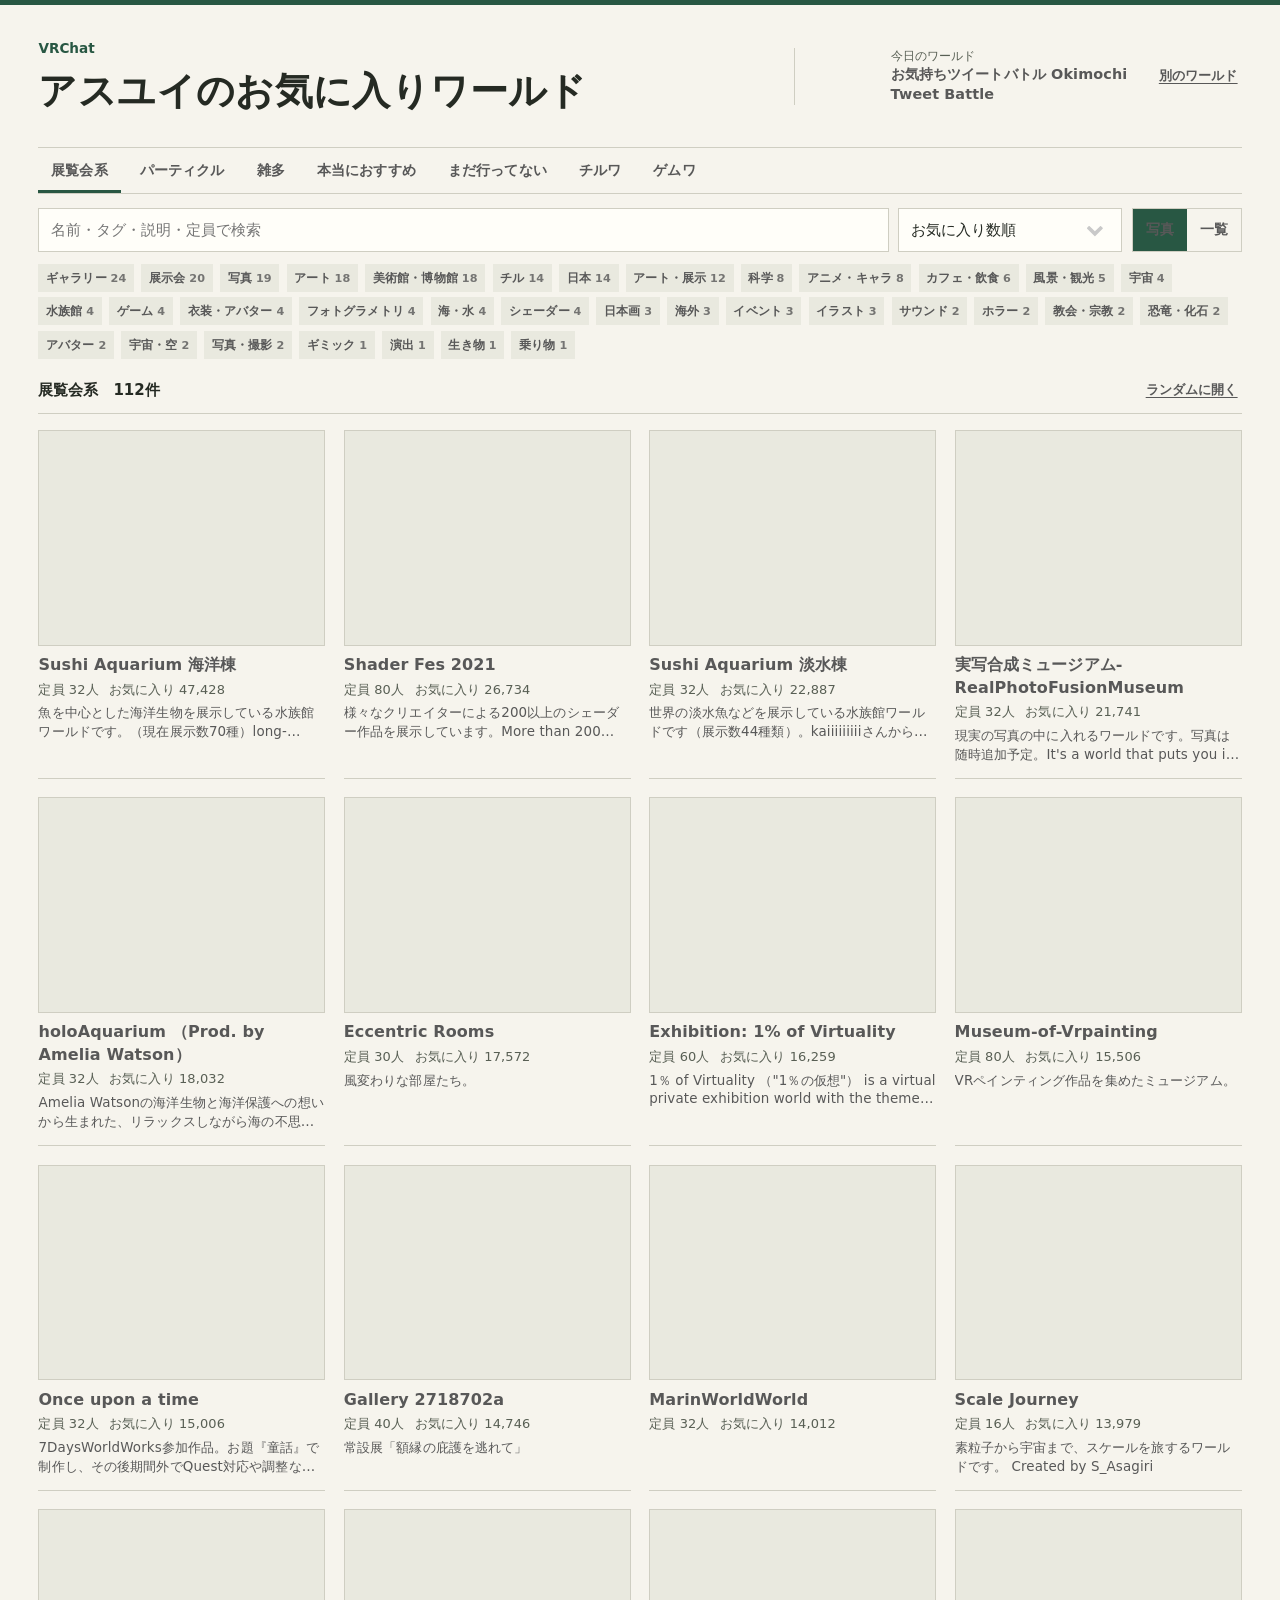
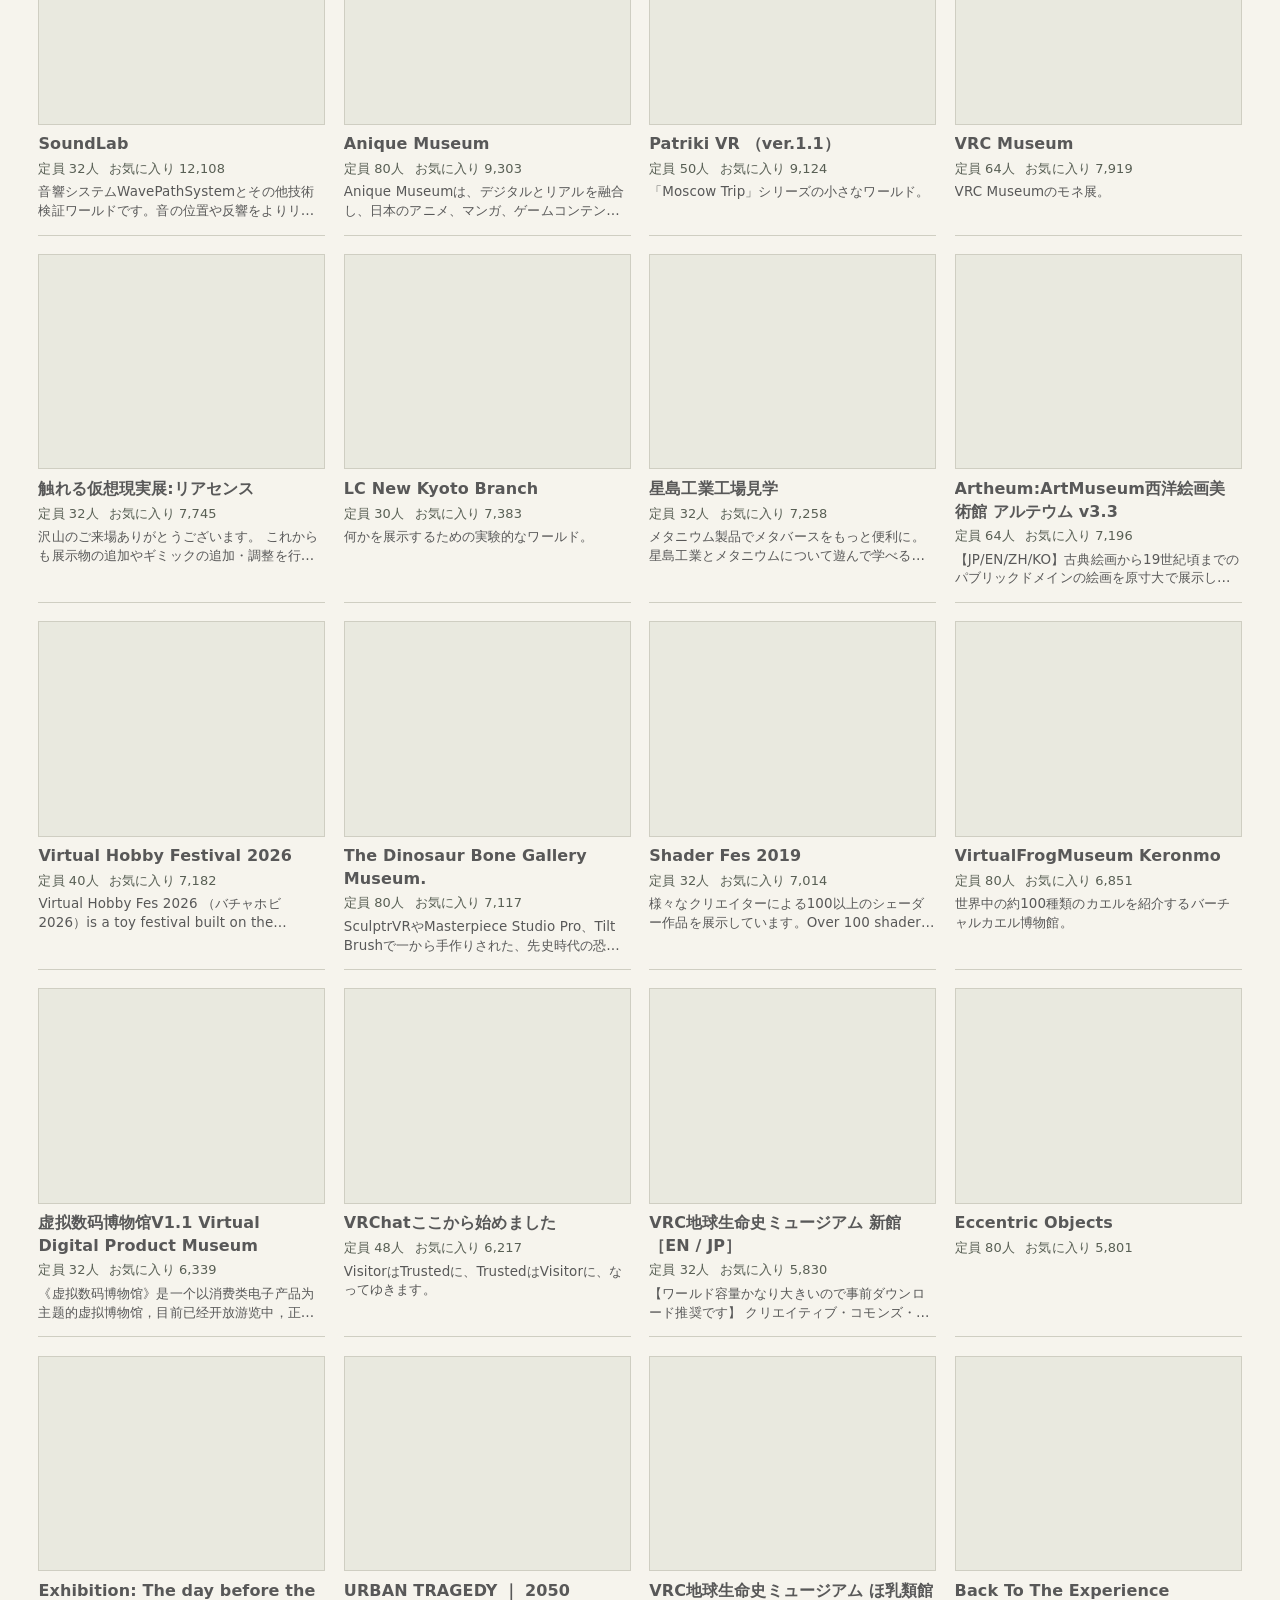
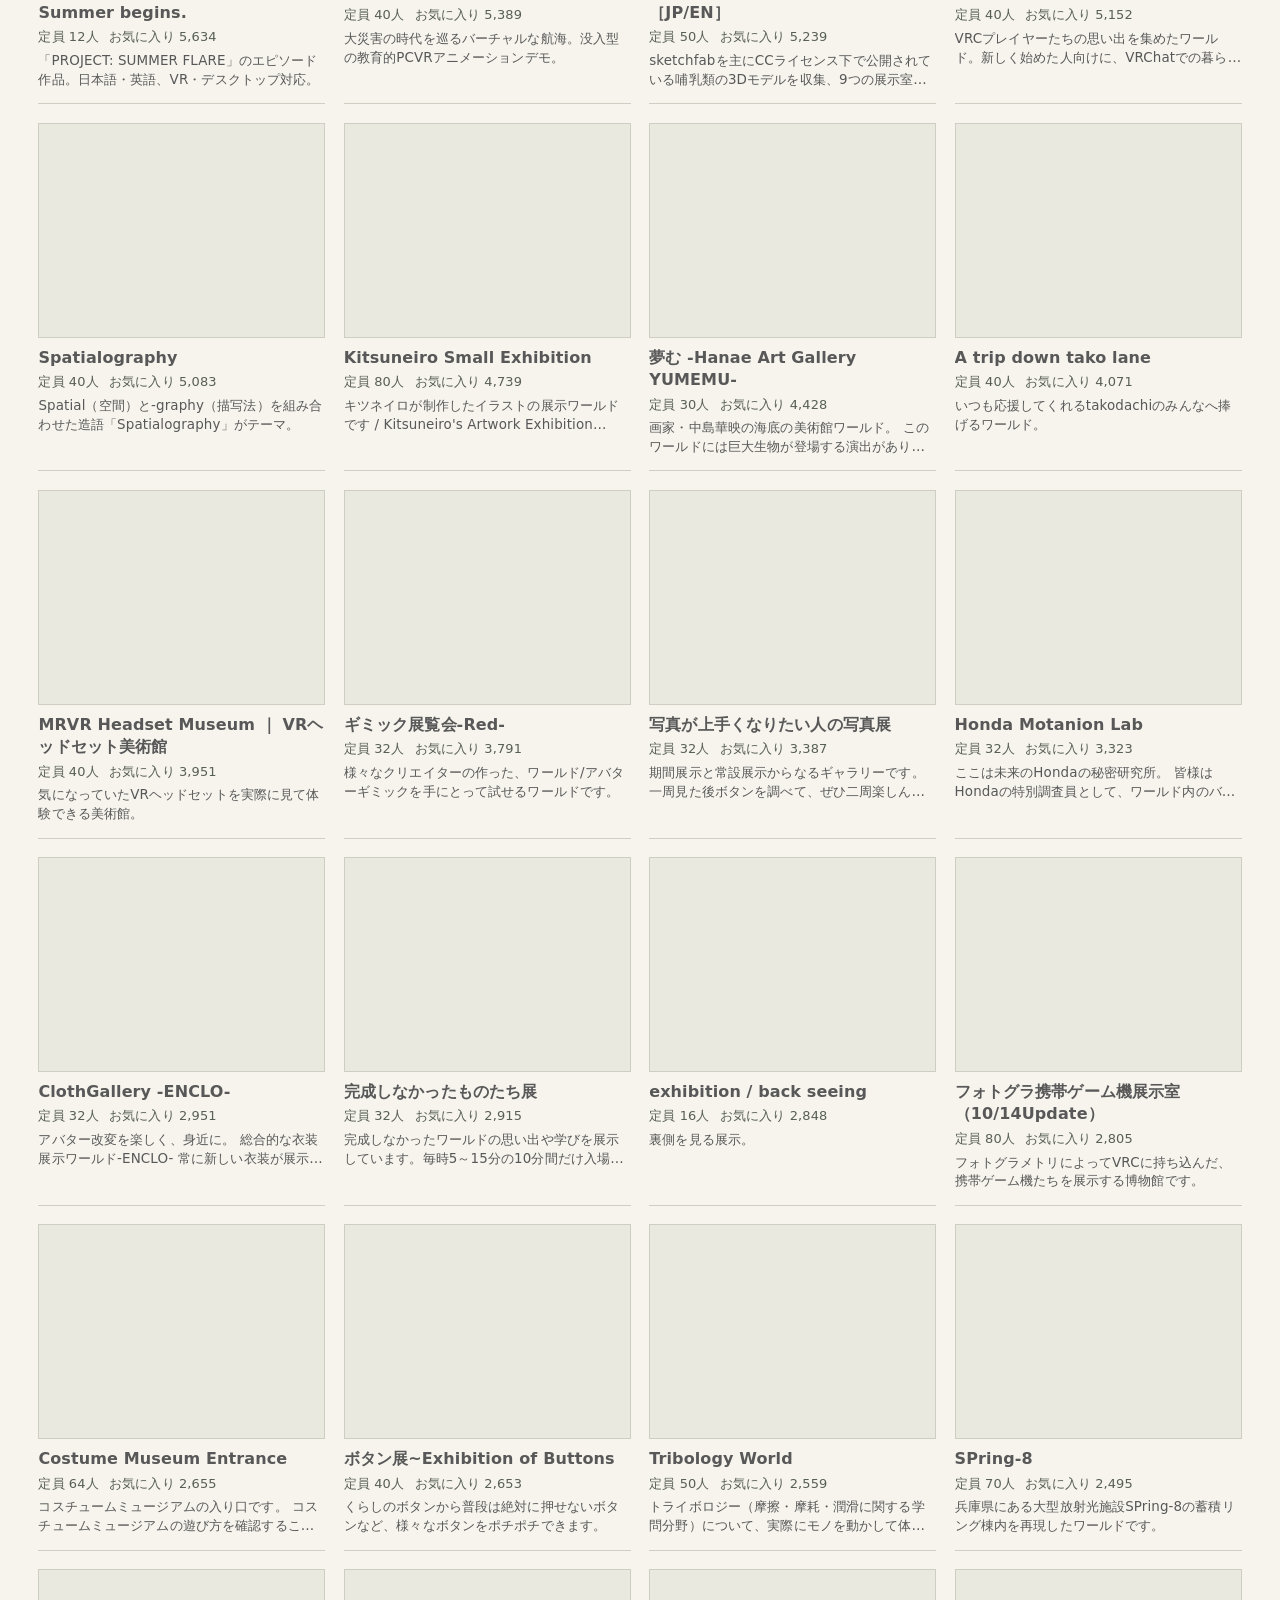
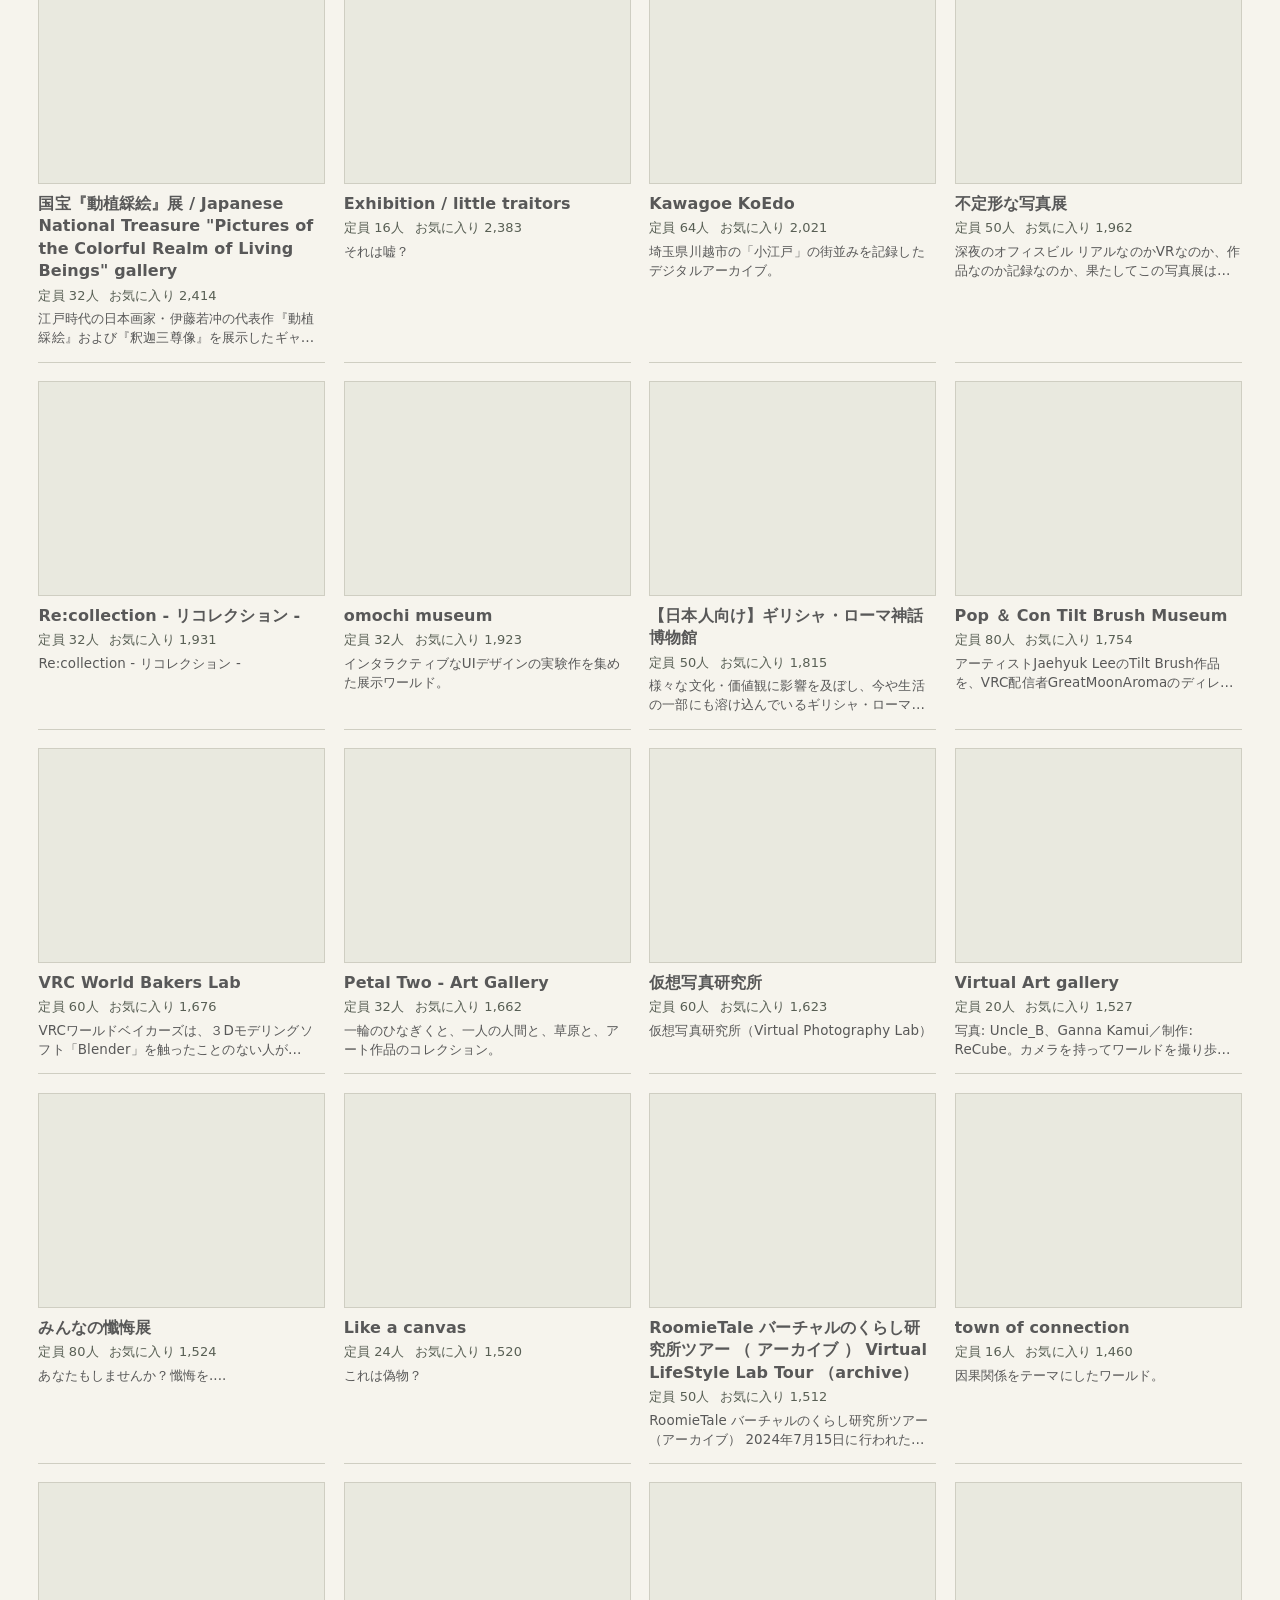
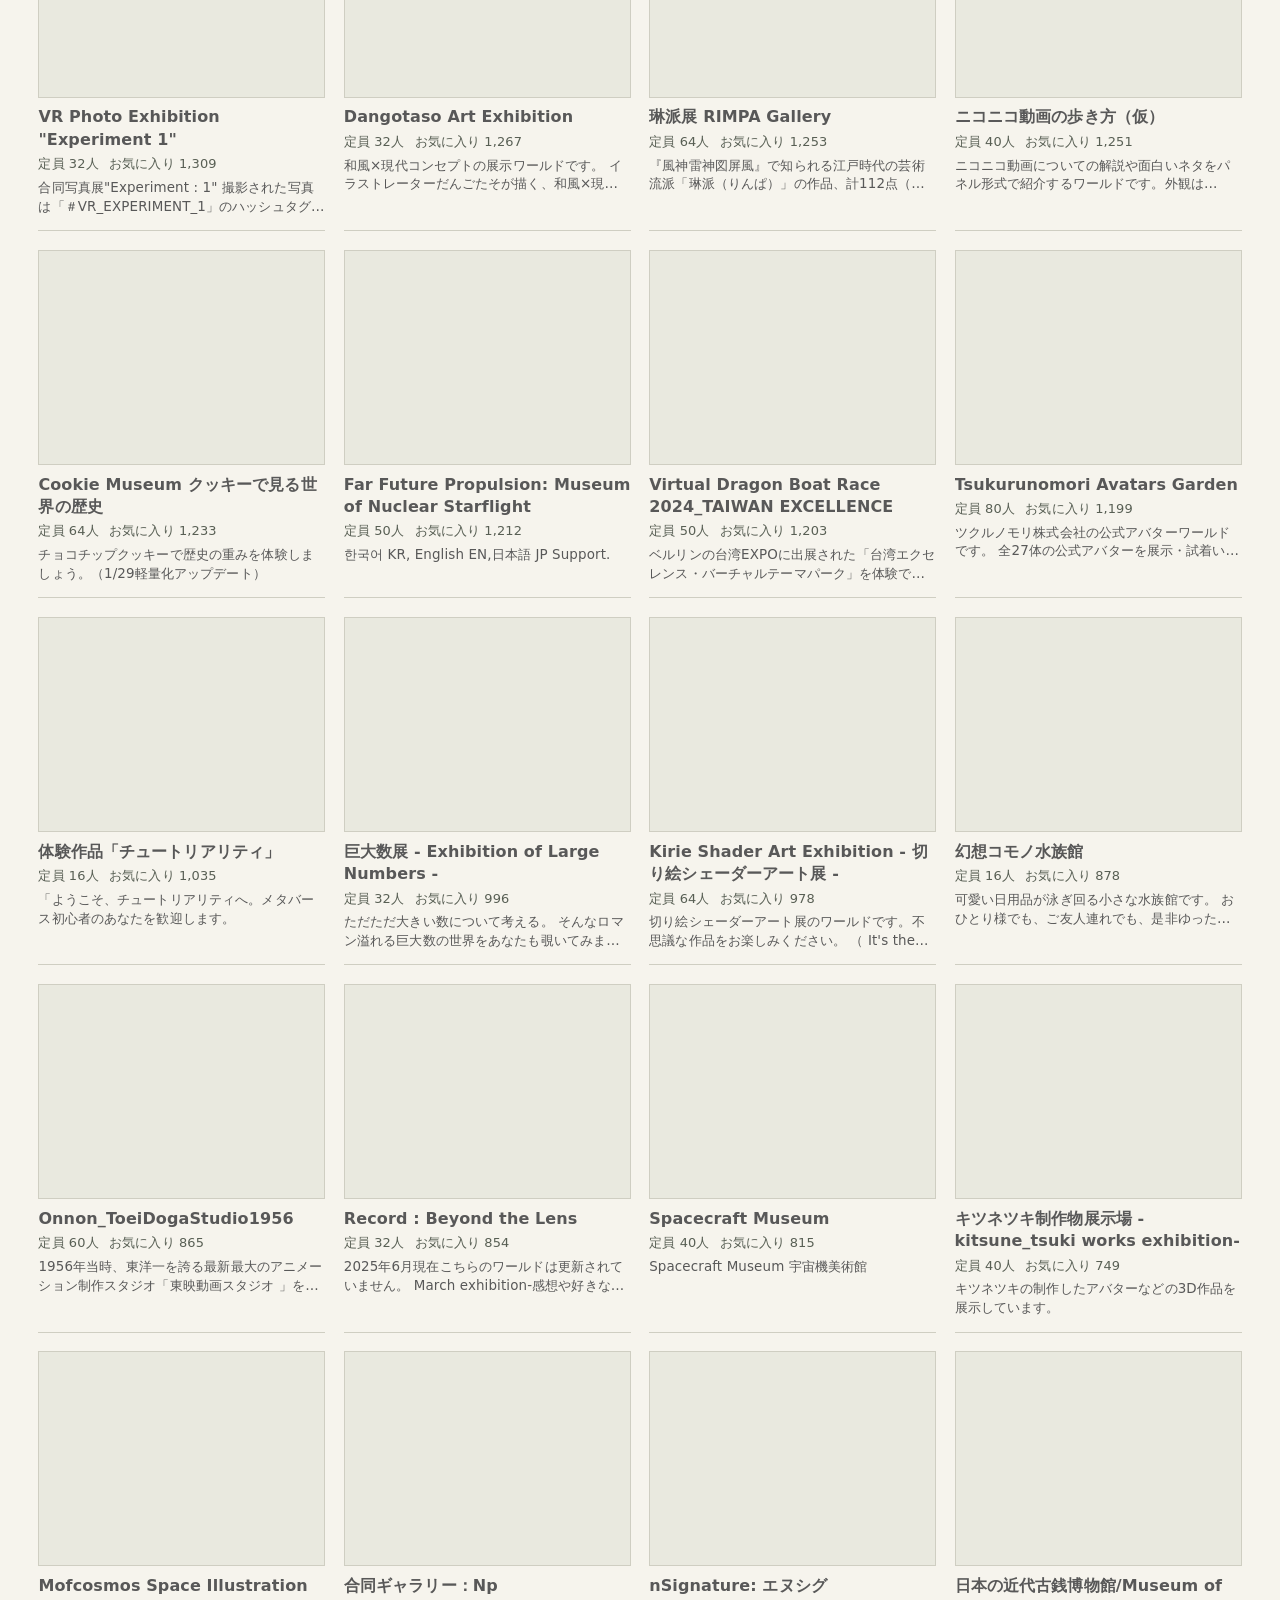
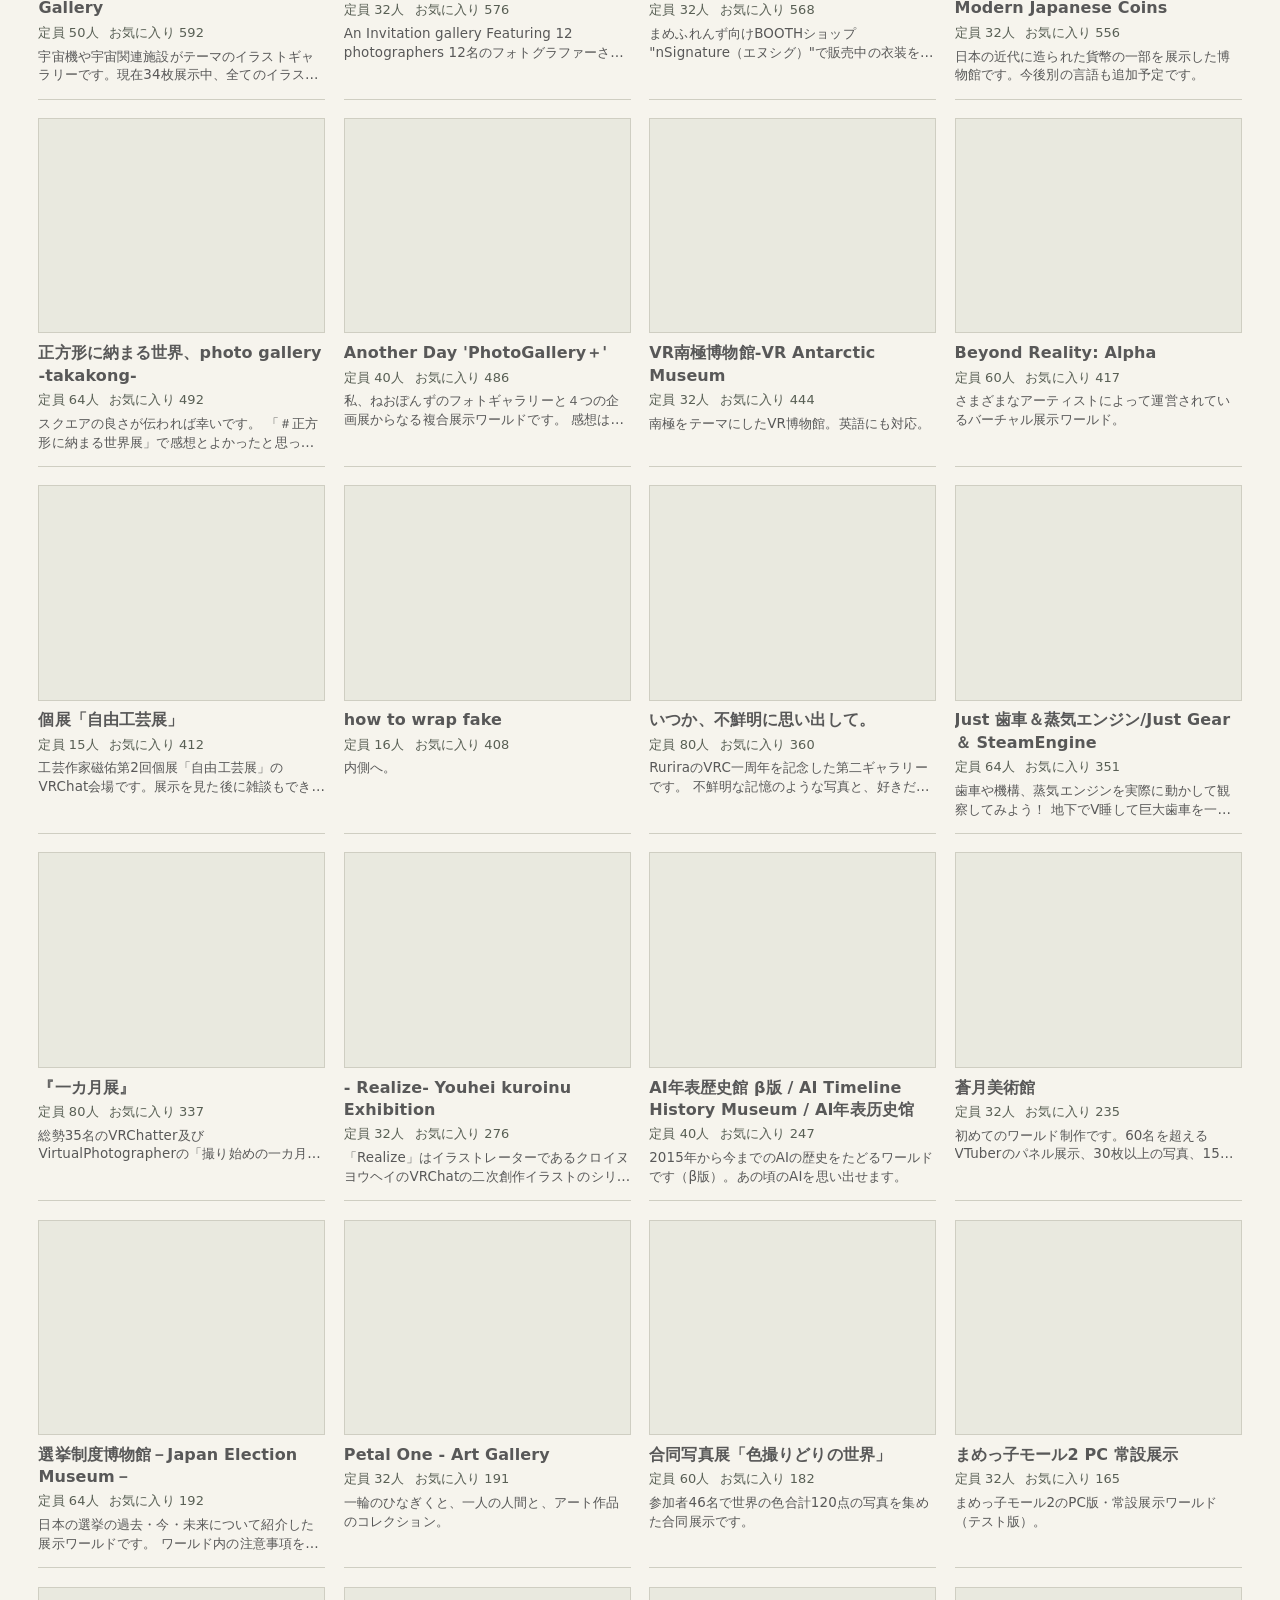
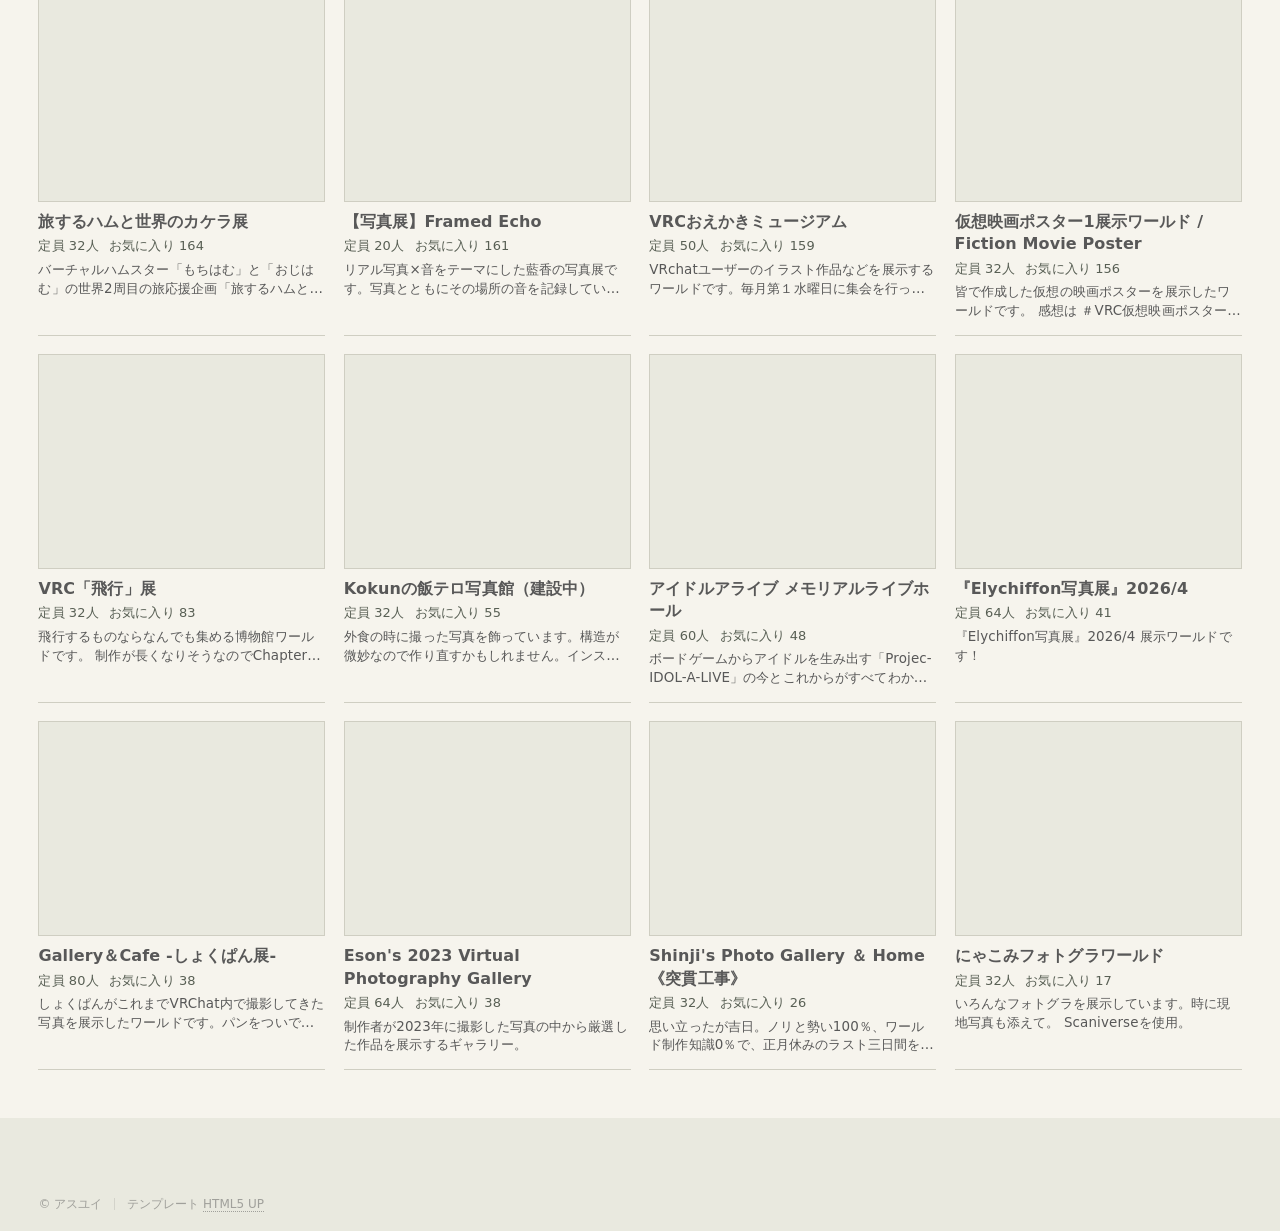
==== commit b3c61987: "Refine world catalog layout and Japanese UI copy" ====
--- a/index.html
+++ b/index.html
@@ -7,15 +7,14 @@
 -->
 <html lang="ja">
 	<head>
-		<title>ASUYUI｜アスユイのお気に入りワールド</title>
+		<title>アスユイのお気に入りワールド</title>
 		<meta charset="utf-8" />
 		<meta name="viewport" content="width=device-width, initial-scale=1" />
 		<link rel="stylesheet" href="assets/css/main.css" />
-		<link rel="stylesheet" href="https://fonts.googleapis.com/css2?family=Noto+Sans+JP:wght@300;500;800&display=swap" />
-		<link rel="stylesheet" href="assets/css/custom.css" />
+		<link rel="stylesheet" href="assets/css/custom.css?v=20261123" />
 		<noscript><link rel="stylesheet" href="assets/css/noscript.css" /></noscript>
 	</head>
-	<body class="is-preload">
+	<body>
 		<!-- Wrapper -->
 			<div id="wrapper">
 
@@ -23,55 +22,35 @@
 					<header id="header">
 						<div class="inner">
 
-							<!-- Logo -->
-								<a href="#" class="logo" id="toTop">
-									<span class="symbol"><img src="images/logo.svg" alt="" /></span><span class="title">ASUYUI</span>
-								</a>
-
-							<!-- Nav -->
-								<nav>
-									<ul>
-										<li><a href="#menu">Menu</a></li>
-									</ul>
-								</nav>
+							<div>
+								<p class="site-type">VRChat</p>
+								<h1>アスユイのお気に入りワールド</h1>
+							</div>
+							<section id="today" aria-label="今日のワールド">
+								<div id="todayRow"></div>
+							</section>
 
 						</div>
 					</header>
 
-				<!-- Menu -->
-					<nav id="menu">
-						<h2>売り場</h2>
-						<ul id="menuList"></ul>
-					</nav>
-
 				<!-- Main -->
 					<div id="main">
 						<div class="inner">
-							<header>
-								<h1>アスユイのお気に入りワールド</h1>
-								<p id="lead">VRChatで出会ったワールドを、売り場ごとに並べています。気になるタイルを開けば、そのままVRChatで訪ねられます。</p>
-							</header>
-
-							<!-- 本日の一点 -->
-							<section id="today">
-								<div class="row gtr-uniform" id="todayRow"></div>
-							</section>
-
-							<!-- 売り場 -->
-							<section id="catalog">
-								<h2 id="ctitle"></h2>
-								<p id="cdesc"></p>
-								<ul class="actions small cats" id="cattabs"></ul>
-								<div class="row gtr-uniform controls">
-									<div class="col-7 col-12-small"><input type="text" id="q" data-ws-search placeholder="ワールド名・タグ・説明・定員で探す（ / ）" autocomplete="off" /></div>
-									<div class="col-3 col-6-small"><select id="sort" aria-label="並び替え">
-										<option value="fav">人気順</option><option value="new">新着順</option><option value="visits">訪問数順</option>
+							<section id="catalog" aria-label="ワールド一覧">
+								<nav aria-label="カテゴリ"><ul class="cats" id="cattabs"></ul></nav>
+								<div class="controls">
+									<input type="search" id="q" data-ws-search placeholder="名前・タグ・説明・定員で検索" aria-label="ワールドを検索" autocomplete="off" />
+									<select id="sort" aria-label="並び替え">
+										<option value="fav">お気に入り数順</option><option value="new">新着順</option><option value="visits">訪問数順</option>
 										<option value="name">名前順</option><option value="cap">定員が多い順</option><option value="capmin">定員が少ない順</option>
-									</select></div>
-									<div class="col-2 col-6-small"><ul class="actions small views" id="views"><li><button type="button" class="button small" data-v="grid">タイル</button></li><li><button type="button" class="button small" data-v="list">表</button></li></ul></div>
+									</select>
+									<div class="views" id="views" role="group" aria-label="表示形式"><button type="button" data-v="grid">写真</button><button type="button" data-v="list">一覧</button></div>
 								</div>
-								<p class="count" id="count"></p>
-								<ul class="actions small tags" id="chips"></ul>
+								<ul class="tags" id="chips" aria-label="タグで絞り込む"></ul>
+								<div class="result-bar">
+									<p class="count" id="count" role="status"></p>
+									<button type="button" id="random">ランダムに開く</button>
+								</div>
 								<div id="stage"></div>
 							</section>
 						</div>
@@ -80,21 +59,8 @@
 				<!-- Footer -->
 					<footer id="footer">
 						<div class="inner">
-							<section>
-								<h2>ご案内</h2>
-								<ul class="alt">
-									<li>営業時間　24時間（VRChat内）</li>
-									<li>店主　アスユイ</li>
-									<li>入荷　VRChatのお気に入りから随時</li>
-									<li><a href="#random">おまかせで1つ開く</a></li>
-								</ul>
-							</section>
-							<section>
-								<h2>売り場</h2>
-								<ul class="alt" id="footCats"></ul>
-							</section>
 							<ul class="copyright">
-								<li>&copy; アスユイ</li><li>Design: <a href="http://html5up.net">HTML5 UP</a></li>
+								<li>&copy; アスユイ</li><li>テンプレート <a href="https://html5up.net">HTML5 UP</a></li>
 							</ul>
 						</div>
 					</footer>
@@ -102,73 +68,71 @@
 			</div>
 
 		<!-- 詳細 -->
-			<div id="detail" class="ws-overlay"><div class="ws-sheet" id="detailBody" role="dialog" aria-modal="true"></div></div>
+			<div id="detail" class="ws-overlay"><div class="ws-sheet" id="detailBody" role="dialog" aria-modal="true" aria-labelledby="worldTitle"></div></div>
 
 		<!-- Scripts -->
-			<script src="assets/js/jquery.min.js"></script>
-			<script src="assets/js/browser.min.js"></script>
-			<script src="assets/js/breakpoints.min.js"></script>
-			<script src="assets/js/util.js"></script>
-			<script src="assets/js/main.js"></script>
 			<script>document.write('<script src="data.js?v=' + Date.now() + '"><\/script>');</script>
 			<script src="assets/js/core.js"></script>
 			<script>
 			(function () {
 				const { esc, num, img, url, catName } = WS;
 				const $ = s => document.querySelector(s);
-				const lucky = () => { const L = WS.list(); const w = WS.random(L.length ? L : WS.W); WS.modal.open(w, L.length ? L : [w]); };
+				$('#random').onclick = () => {
+					const results = WS.list();
+					WS.modal.open(WS.random(results), results);
+				};
 
-				/* 本日の一点 (generic.html の image + 本文) */
+				/* 日替わりのワールド */
 				let off = 0;
 				function renderToday(w) {
+					if (!w) { $('#today').hidden = true; return; }
 					$('#todayRow').innerHTML = `
-						<div class="col-7 col-12-medium"><span class="image fit today-img" data-open="${w.id}"><img src="${esc(img(w, 2048))}" alt="" onerror="this.style.visibility='hidden'" /></span></div>
-						<div class="col-5 col-12-medium">
-							<p class="eyebrow">本日の一点　${WS.todayLabel()}</p>
-							<h2>${esc(w.name)}</h2>
-							<p class="meta">${esc(catName(w.category))}${w.subtype ? '　/　' + esc(w.subtype) : ''}　/　定員 ${w.capacity || '?'}名</p>
-							<p>${esc(w.note || '')}</p>
-							<ul class="actions">
-								<li><button type="button" class="button primary" data-open="${w.id}">詳しく見る</button></li>
-								<li><button type="button" class="button" id="reroll">別の一点</button></li>
-							</ul>
-						</div>`;
-					$('#reroll').onclick = () => renderToday(WS.daily(++off));
+						<button type="button" class="today-link" data-open="${w.id}">
+							<img src="${esc(img(w, 256))}" alt="" onerror="this.style.visibility='hidden'" />
+							<span><small>今日のワールド</small><strong>${esc(w.name)}</strong></span>
+						</button>
+						<button type="button" id="reroll">別のワールド</button>`;
+					$('#reroll').onclick = () => {
+						renderToday(WS.daily(++off));
+						$('#reroll').focus();
+					};
 				}
 				renderToday(WS.daily(0));
 
-				/* メニュー(スライドイン)とフッターの売り場リンク */
-				$('#menuList').innerHTML = WS.C.map(c => `<li><a href="#c=${c.id}">${esc(c.name)}（${WS.inCat(c.id).length}）</a></li>`).join('') + '<li><a href="#random">おまかせで1つ</a></li>';
-				$('#footCats').innerHTML = WS.C.map(c => `<li><a href="#c=${c.id}" data-cat="${c.id}">${esc(c.name)}</a></li>`).join('');
-
-				/* 売り場 */
 				const qEl = $('#q'), sortEl = $('#sort');
-				const tile = (w, i) => `
-					<article class="style${(i % 6) + 1}">
-						<span class="image"><img loading="lazy" decoding="async" src="${esc(img(w, 512))}" alt="" onerror="this.style.visibility='hidden'" /></span>
-						<a href="#" data-id="${w.id}">
-							<h2>${esc(w.name)}</h2>
-							<div class="content"><p>${esc(w.note || w.subtype || '')}</p><p class="tile-meta">定員 ${w.capacity || '?'}名　お気に入り ${num(w.favorites)}</p></div>
-						</a>
+				const thumbnail = (w, size) => `<span class="world-photo"><img loading="lazy" decoding="async" src="${esc(img(w, size))}" alt="" onerror="this.style.visibility='hidden'" /></span>`;
+				const tile = w => `
+					<article class="world">
+						<button type="button" class="world-link" data-id="${w.id}">
+							${thumbnail(w, 512)}
+							<span class="world-name">${esc(w.name)}</span>
+							<span class="world-meta">定員 ${w.capacity || '–'}人 <span>お気に入り ${num(w.favorites)}</span></span>
+							${w.note ? `<span class="world-note">${esc(w.note)}</span>` : ''}
+						</button>
 					</article>`;
+				$('#cattabs').innerHTML = WS.C.map(c => `<li><button type="button" data-cat="${c.id}">${esc(c.name)}</button></li>`).join('');
+				let tagsFor;
 				function render(S) {
 					const c = WS.C.find(x => x.id === S.cat) || {};
-					$('#ctitle').textContent = c.name || '';
-					$('#cdesc').textContent = c.desc || '';
-					$('#cattabs').innerHTML = WS.C.map(x => `<li><button type="button" class="button small${x.id === S.cat ? ' primary' : ''}" data-cat="${x.id}">${esc(x.name)}</button></li>`).join('');
+					document.querySelectorAll('#cattabs button').forEach(b => b.setAttribute('aria-pressed', b.dataset.cat === S.cat));
 					if (document.activeElement !== qEl) qEl.value = S.q;
 					sortEl.value = S.sort;
-					document.querySelectorAll('#views button').forEach(b => b.classList.toggle('primary', b.dataset.v === S.view));
-					$('#chips').innerHTML = WS.tagCounts().map(([t, n]) => `<li><button type="button" class="button small${S.tags.has(t) ? ' primary' : ''}" data-tag="${esc(t)}">${esc(t)}<span class="n">${n}</span></button></li>`).join('');
+					document.querySelectorAll('#views button').forEach(b => b.setAttribute('aria-pressed', b.dataset.v === S.view));
+					if (tagsFor !== S.cat) {
+						$('#chips').innerHTML = WS.tagCounts().map(([t, n]) => `<li><button type="button" data-tag="${esc(t)}">${esc(t)}<span class="n">${n}</span></button></li>`).join('');
+						tagsFor = S.cat;
+					}
+					document.querySelectorAll('#chips button').forEach(b => b.setAttribute('aria-pressed', S.tags.has(b.dataset.tag)));
 					const L = WS.list();
-					$('#count').textContent = L.length + ' 点';
-					if (!L.length) { $('#stage').innerHTML = '<p>条件に合うワールドは見つかりませんでした。</p>'; return; }
+					$('#count').textContent = c.name + '　' + num(L.length) + '件';
+					$('#random').disabled = !L.length;
+					if (!L.length) { $('#stage').innerHTML = '<p class="empty">該当するワールドがありません。検索語やタグを変えてみてください。</p>'; return; }
 					$('#stage').innerHTML = S.view === 'list'
 						? `<div class="table-wrapper"><table class="alt"><thead><tr><th></th><th>ワールド</th><th>定員</th><th class="hide-s">お気に入り</th><th class="hide-s">訪問</th></tr></thead><tbody>`
 							+ L.map(w => `<tr data-id="${w.id}"><td class="thumb"><img loading="lazy" decoding="async" src="${esc(img(w, 256))}" alt="" onerror="this.style.visibility='hidden'" /></td>
-								<td><strong>${esc(w.name)}</strong><br /><small>${esc(w.subtype || '')}${(w.tags || []).length ? '　' + esc(w.tags.slice(0, 3).join(' / ')) : ''}</small></td>
+								<td><button type="button" class="table-world" data-id="${w.id}">${esc(w.name)}</button><br /><small>${esc(w.subtype || '')}${(w.tags || []).length ? '　' + esc(w.tags.slice(0, 3).join(' / ')) : ''}</small></td>
 								<td>${w.capacity || '?'}</td><td class="hide-s">${num(w.favorites)}</td><td class="hide-s">${num(w.visits)}</td></tr>`).join('') + `</tbody></table></div>`
-						: `<section class="tiles">${L.map(tile).join('')}</section>`;
+						: `<section class="world-grid" aria-label="ワールドの写真">${L.map(tile).join('')}</section>`;
 				}
 				WS.on(render);
 
@@ -176,20 +140,13 @@
 				sortEl.addEventListener('change', e => WS.set({ sort: e.target.value }));
 				$('#views').addEventListener('click', e => { const b = e.target.closest('button'); if (b) WS.set({ view: b.dataset.v }); });
 				document.addEventListener('click', e => {
-					if (e.target.closest('#toTop')) { e.preventDefault(); window.scrollTo({ top: 0, behavior: 'smooth' }); return; }
-					const r = e.target.closest('a[href="#random"]'); if (r) { e.preventDefault(); lucky(); return; }
-					const f = e.target.closest('[data-cat]'); if (f) { e.preventDefault(); WS.set({ cat: f.dataset.cat }); if (f.closest('#footer')) $('#catalog').scrollIntoView({ behavior: 'smooth' }); return; }
+					const f = e.target.closest('[data-cat]'); if (f) { clearTimeout(t); WS.set({ cat: f.dataset.cat }); return; }
 					const ch = e.target.closest('#chips [data-tag]'); if (ch) { WS.toggleTag(ch.dataset.tag); return; }
 					const o = e.target.closest('[data-open]'); if (o) { const w = WS.W.find(x => x.id === o.dataset.open); WS.modal.open(w, [w]); return; }
 					const c = e.target.closest('#stage [data-id]'); if (c) { e.preventDefault(); WS.modal.open(WS.W.find(x => x.id === c.dataset.id), WS.list()); }
 				});
-				/* スライドインメニューのリンクは location.hash 経由で届く */
-				window.addEventListener('hashchange', () => {
-					if (location.hash === '#random') { history.replaceState(null, '', '#c=' + WS.S.cat); lucky(); return; }
-					if (new URLSearchParams(location.hash.slice(1)).get('c')) $('#catalog').scrollIntoView({ behavior: 'smooth' });
-				});
 
-				/* 詳細 (Phantom の部品で組んだオーバーレイ) */
+				/* ワールド詳細 */
 				WS.modal.mount($('#detail'), $('#detailBody'), (w, m) => `
 					<button type="button" class="ws-close" data-ws-close aria-label="閉じる">閉じる</button>
 					<div class="row gtr-uniform">
@@ -198,7 +155,7 @@
 						</div>
 						<div class="col-5 col-12-medium">
 							<p class="eyebrow">${esc(catName(w.category))}${w.subtype ? '　/　' + esc(w.subtype) : ''}</p>
-							<h2>${esc(w.name)}</h2>
+							<h2 id="worldTitle">${esc(w.name)}</h2>
 							<div class="table-wrapper"><table class="alt spec"><tbody>
 								<tr><td>最大人数</td><td>${w.capacity || '?'}名</td></tr><tr><td>推奨人数</td><td>${w.recommendedCapacity || '?'}名</td></tr>
 								<tr><td>お気に入り</td><td>${num(w.favorites)}</td></tr><tr><td>訪問数</td><td>${num(w.visits)}</td></tr>
@@ -206,12 +163,11 @@
 							<ul class="actions"><li><a class="button primary" href="${url(w.id)}" target="_blank" rel="noopener">VRChatで開く</a></li></ul>
 						</div>
 					</div>
-					<h3>ワールド説明</h3>
-					<p>${esc(w.note || '（未記入）')}</p>
-					${w.official ? `<p class="orig">VRChat原文：${esc(w.official)}</p>` : ''}
-					${(w.tags || []).length ? `<ul class="actions small tags">${w.tags.map(t => `<li><button type="button" class="button small" data-ws-tag="${esc(t)}">${esc(t)}</button></li>`).join('')}</ul>` : ''}
-					${m.rel.length ? `<h3>近いワールド</h3><section class="tiles mini">${m.rel.map((r, i) => `<article class="style${(i % 6) + 1}"><span class="image"><img loading="lazy" src="${esc(img(r, 256))}" alt="" onerror="this.style.visibility='hidden'" /></span><a href="#" data-ws-rel="${r.id}"><h2>${esc(r.name)}</h2></a></article>`).join('')}</section>` : ''}`);
-				document.getElementById('detailBody').addEventListener('click', e => { if (e.target.closest('a[href="#"]')) e.preventDefault(); });
+					<h3>ワールドの説明</h3>
+					<p class="description">${esc(w.note || '説明はありません。')}</p>
+					${w.official ? `<details class="orig"><summary>VRChatに掲載されている説明</summary><p>${esc(w.official)}</p></details>` : ''}
+					${(w.tags || []).length ? `<ul class="tags" aria-label="タグで絞り込む">${w.tags.map(t => `<li><button type="button" data-ws-tag="${esc(t)}">${esc(t)}</button></li>`).join('')}</ul>` : ''}
+					${m.rel.length ? `<h3>関連ワールド</h3><section class="world-grid related">${m.rel.map(r => `<button type="button" class="world-link" data-ws-rel="${r.id}">${thumbnail(r, 256)}<span class="world-name">${esc(r.name)}</span></button>`).join('')}</section>` : ''}`);
 			})();
 			</script>
 	</body>
--- a/assets/css/custom.css
+++ b/assets/css/custom.css
@@ -1,56 +1,146 @@
-/* テンプレート(Phantom by HTML5 UP)への最小限の上書き */
-body, input, select, textarea { font-family: "Source Sans Pro", "Noto Sans JP", "Yu Gothic UI", Helvetica, sans-serif; }
-/* 和文には英字用の広い字間が強すぎるので控えめに */
-h1, h2, h3, .button, button, #menu h2, #footer h2 { letter-spacing: .06em; }
-.button, button { text-transform: none; }
+/* World catalog styles layered over the Phantom layout. */
+:root {
+  --paper: #f6f4ed;
+  --ink: #252a23;
+  --muted: #585f54;
+  --line: #cfcec2;
+  --soft: #e9e9df;
+  --accent: #285743;
+}
 
-/* 2560px幅でも左右が空かないよう、内側の最大幅を広げる */
-#wrapper > * > .inner { max-width: min(2400px, 100%); }
+body, input, select, button {
+  font-family: system-ui, "Yu Gothic UI", Meiryo, sans-serif;
+  color: var(--ink);
+}
+body { background: var(--paper); font-size: 15px; }
+h1, h2, h3, .button, button { letter-spacing: .01em; text-transform: none; }
+h1 {
+  font-family: "Yu Mincho", "Hiragino Mincho ProN", serif;
+  font-size: clamp(1.55rem, 3vw, 3rem);
+  line-height: 1.25;
+  margin: 0;
+}
+button { cursor: pointer; }
+button:hover, .button:hover {
+  color: var(--accent) !important;
+  box-shadow: none;
+}
+button:active, .button:active { background-color: var(--soft); }
+a:hover { color: var(--accent) !important; }
+button:focus-visible, a:focus-visible, summary:focus-visible {
+  outline: 2px solid var(--accent);
+  outline-offset: 2px;
+}
+button:disabled { cursor: default; opacity: .55; }
+#wrapper > * > .inner { max-width: none; padding-inline: clamp(1rem, 3vw, 3rem); }
+#header { border-top: 5px solid var(--accent); padding: 0; }
+#header .inner {
+  display: grid;
+  grid-template-columns: minmax(0, 1fr) minmax(16rem, 28rem);
+  align-items: center;
+  gap: 1rem 2rem;
+  padding-block: clamp(1rem, 2.5vw, 2.75rem);
+}
+.site-type { color: var(--accent); font-size: .85rem; font-weight: 700; margin: 0 0 .4rem; }
+#today { border-inline-start: 1px solid var(--line); padding-inline-start: 1rem; }
+#todayRow { display: flex; align-items: center; gap: .65rem; }
+#todayRow button, .world-link, .table-world, .cats button, .tags button, .views button, #random {
+  background: none;
+  box-shadow: none;
+  border-radius: 0;
+  height: auto;
+  min-height: 0;
+  line-height: 1.4;
+  padding: 0;
+  white-space: normal;
+  color: inherit;
+}
+#todayRow .today-link {
+  flex: 1;
+  display: grid;
+  grid-template-columns: 4.25rem minmax(0, 1fr);
+  align-items: center;
+  gap: .75rem;
+  text-align: left;
+}
+.today-link img { display: block; width: 100%; aspect-ratio: 4 / 3; object-fit: cover; background: var(--soft); }
+.today-link small, .today-link strong { display: block; }
+.today-link small { color: var(--muted); font-weight: 500; }
+.today-link strong { font-size: .9rem; overflow-wrap: anywhere; }
+#todayRow #reroll, #random { font-size: .83rem; color: var(--accent); padding: .5rem .25rem; text-decoration: underline; text-underline-offset: .2em; }
+#main { padding: 0 0 3rem; }
+.cats, .tags { display: flex; flex-wrap: wrap; list-style: none; padding: 0; }
+.cats li, .tags li { padding: 0; }
+.cats { margin: 0 0 .9rem; border-block: 1px solid var(--line); gap: 0 .4rem; }
+.cats button { padding: .75rem .8rem .6rem; border-bottom: 3px solid transparent; font-size: .9rem; }
+.cats button[aria-pressed="true"] { color: var(--accent); border-color: var(--accent); }
+.controls { display: grid; grid-template-columns: minmax(0, 1fr) minmax(10rem, 14rem) auto; align-items: stretch; gap: .6rem; }
+.controls input, .controls select {
+  width: 100%;
+  min-width: 0;
+  height: 2.75rem;
+  padding: 0 .75rem;
+  border: 1px solid var(--line);
+  background-color: #fffef9;
+  border-radius: 0;
+  font: inherit;
+}
+.controls select { padding-inline-end: 2rem; }
+.controls input:focus, .controls select:focus { border-color: var(--accent); box-shadow: inset 0 0 0 1px var(--accent); }
+.views { display: flex; border: 1px solid var(--line); }
+.views button { padding: .35rem .8rem; font-size: .88rem; }
+.views button[aria-pressed="true"], .tags button[aria-pressed="true"] { background: var(--accent); color: white; }
+.views button[aria-pressed="true"]:hover, .tags button[aria-pressed="true"]:hover,
+.ws-sheet .button.primary:hover { color: white !important; }
+.tags { gap: .35rem .45rem; margin: .7rem 0; }
+.tags button { padding: .26rem .48rem; background: var(--soft); font-size: .78rem; font-weight: 600; min-height: 28px; }
+.tags .n { margin-inline-start: .35em; font-size: .9em; opacity: .8; }
+.result-bar { display: flex; justify-content: space-between; align-items: center; gap: .75rem; border-bottom: 1px solid var(--line); padding: .2rem 0 .35rem; }
+.count { margin: 0; font-weight: 650; }
+#stage { margin-top: 1rem; }
+.empty { color: var(--muted); padding: 1rem 0; }
+.world-grid { display: grid; grid-template-columns: repeat(auto-fill, minmax(min(100%, 15rem), 1fr)); gap: 1.15rem; }
+.world { min-width: 0; border-bottom: 1px solid var(--line); }
+.world-link { display: block; width: 100%; text-align: left; padding-bottom: .85rem; }
+.world-photo { display: block; background: var(--soft); border: 1px solid var(--line); aspect-ratio: 4 / 3; }
+.world-photo img { display: block; width: 100%; height: 100%; object-fit: cover; }
+.world-name { display: block; margin-top: .55rem; font-size: 1rem; font-weight: 700; overflow-wrap: anywhere; }
+.world-meta { display: flex; flex-wrap: wrap; gap: .15rem .65rem; margin-top: .25rem; font-size: .81rem; color: var(--muted); font-weight: 500; }
+.world-note { display: -webkit-box; -webkit-box-orient: vertical; -webkit-line-clamp: 2; overflow: hidden; overflow-wrap: anywhere; margin-top: .35rem; font-size: .84rem; font-weight: 400; }
+.world-link:hover .world-name, .today-link:hover strong, .table-world:hover { color: var(--accent); text-decoration: underline; text-underline-offset: .2em; }
+table td.thumb { width: 110px; }
+table td.thumb img { width: 96px; aspect-ratio: 4 / 3; object-fit: cover; display: block; }
+table tr[data-id] { cursor: pointer; }
+.table-world { text-align: left; overflow-wrap: anywhere; font-size: .95rem; }
+#footer { padding: 0; background: var(--soft); }
+#footer .inner { display: block; padding-block: 1rem; }
+#footer .copyright { color: var(--muted); margin: 0; }
 
-/* タイル: 写真が見えるよう、色の重ねを半透明に（Phantom本来は単色で写真はホバー時のみ） */
-.tiles article > .image img { opacity: 1; aspect-ratio: 4 / 3; object-fit: cover; }
-.tiles article > .image:before { opacity: .5; }
-.tiles article > .image:after { display: none; }
-.tiles article > a h2 { font-size: 1.05em; line-height: 1.45; display: -webkit-box; -webkit-line-clamp: 3; -webkit-box-orient: vertical; overflow: hidden; text-shadow: 0 1px 6px rgba(0, 0, 0, .45); }
-.tiles article > a .content p { font-size: .85em; display: -webkit-box; -webkit-line-clamp: 3; -webkit-box-orient: vertical; overflow: hidden; margin-bottom: .4em; }
-.tiles article > a .content .tile-meta { font-size: .75em; opacity: .9; -webkit-line-clamp: 1; }
-@media screen and (min-width: 1681px) { .tiles article { width: calc(25% - 2.5em); } }
-@media screen and (min-width: 2100px) { .tiles article { width: calc(20% - 2.5em); } }
-
-/* 本日の一点 */
-#today { margin: 2.5em 0 4em; }
-.today-img { cursor: pointer; margin-bottom: 0 !important; }
-.today-img img { aspect-ratio: 4 / 3; object-fit: cover; max-height: 68vh; }
-.eyebrow { font-size: .85em; letter-spacing: .1em; margin-bottom: .5em; color: #9a9a9a; }
-.meta { font-size: .9em; color: #9a9a9a; }
-
-/* 売り場 */
-#catalog { border-top: solid 1px #c9c9c9; padding-top: 3em; }
-.actions.cats, .actions.tags { flex-wrap: wrap; }
-.actions.small.tags .button { height: 2.4em; line-height: 2.4em; padding: 0 1.2em; font-size: .7em; }
-.actions.small.tags .button .n { opacity: .6; margin-left: .5em; }
-.controls { margin-bottom: 1em; }
-.controls .actions { margin: 0; }
-.count { margin: .5em 0 1em; color: #9a9a9a; }
-#stage { margin-top: 1em; }
-table td.thumb { width: 110px; }
-table td.thumb img { width: 96px; aspect-ratio: 4 / 3; object-fit: cover; border-radius: 4px; display: block; }
-table tr[data-id] { cursor: pointer; }
-@media screen and (max-width: 736px) { .hide-s { display: none; } }
-
-/* 詳細オーバーレイ */
-.ws-overlay { position: fixed; inset: 0; z-index: 10002; background: rgba(51, 51, 51, .55); display: none; align-items: flex-start; justify-content: center; padding: 3em 1.25em; overflow: auto; }
+/* World details */
+.ws-overlay { position: fixed; inset: 0; z-index: 10002; background: #19201abd; display: none; align-items: flex-start; justify-content: center; padding: 2rem 1rem; overflow: auto; }
 .ws-overlay.show { display: flex; }
-.ws-sheet { position: relative; background: #ffffff; border-radius: 4px; max-width: 1100px; width: 100%; padding: 3em 3em 2em; }
-.ws-sheet h2 { margin-bottom: .6em; }
+.ws-sheet { position: relative; background: var(--paper); max-width: 1100px; width: 100%; padding: 4rem clamp(1rem, 4vw, 3rem) 1.5rem; }
+.ws-sheet h2 { margin-bottom: .6em; overflow-wrap: anywhere; }
+.ws-sheet h3 { margin: 1.25rem 0 .5rem; }
 .ws-sheet .image.fit { margin-bottom: 1em; }
 .ws-sheet .image.fit img { aspect-ratio: 4 / 3; object-fit: cover; }
-.ws-sheet .spec td:first-child { color: #9a9a9a; }
-.ws-sheet .orig { font-size: .85em; color: #9a9a9a; }
+.ws-sheet .spec td:first-child, .eyebrow, .ws-sheet .pos { color: var(--muted); }
 .ws-sheet .nav-row { align-items: center; }
-.ws-sheet .nav-row .pos { color: #9a9a9a; padding-left: 0; }
-.ws-close { position: absolute; top: 1em; right: 1em; }
-.tiles.mini { margin-top: 0; }
-.tiles.mini article { width: calc(25% - 2.5em); }
-.tiles.mini article > a h2 { font-size: .8em; }
-@media screen and (max-width: 736px) { .ws-sheet { padding: 3.5em 1.25em 1.5em; } .tiles.mini article { width: calc(50% - 1.25em); } }
+.ws-sheet .description, .ws-sheet .orig { overflow-wrap: anywhere; }
+.ws-sheet .orig { font-size: .9rem; color: var(--muted); margin-bottom: .75rem; }
+.ws-sheet .orig summary { cursor: pointer; }
+.ws-sheet .orig p { margin: .5rem 0; }
+.ws-sheet .related { grid-template-columns: repeat(4, minmax(0, 1fr)); }
+.ws-sheet .button.primary { background: var(--accent); }
+.ws-close { position: absolute; top: .75rem; right: .75rem; }
+@media (max-width: 736px) {
+  #header .inner { grid-template-columns: minmax(0, 1fr); }
+  #today { padding-inline-start: 0; border-inline-start: 0; }
+  .cats button { padding-inline: .5rem; }
+  .controls { grid-template-columns: minmax(0, 1fr) auto; }
+  .controls input { grid-column: 1 / -1; }
+  .world-grid, .ws-sheet .related { grid-template-columns: repeat(2, minmax(0, 1fr)); gap: .75rem; }
+  .hide-s { display: none; }
+  table td.thumb { width: 64px; }
+  table td.thumb img { width: 56px; }
+}
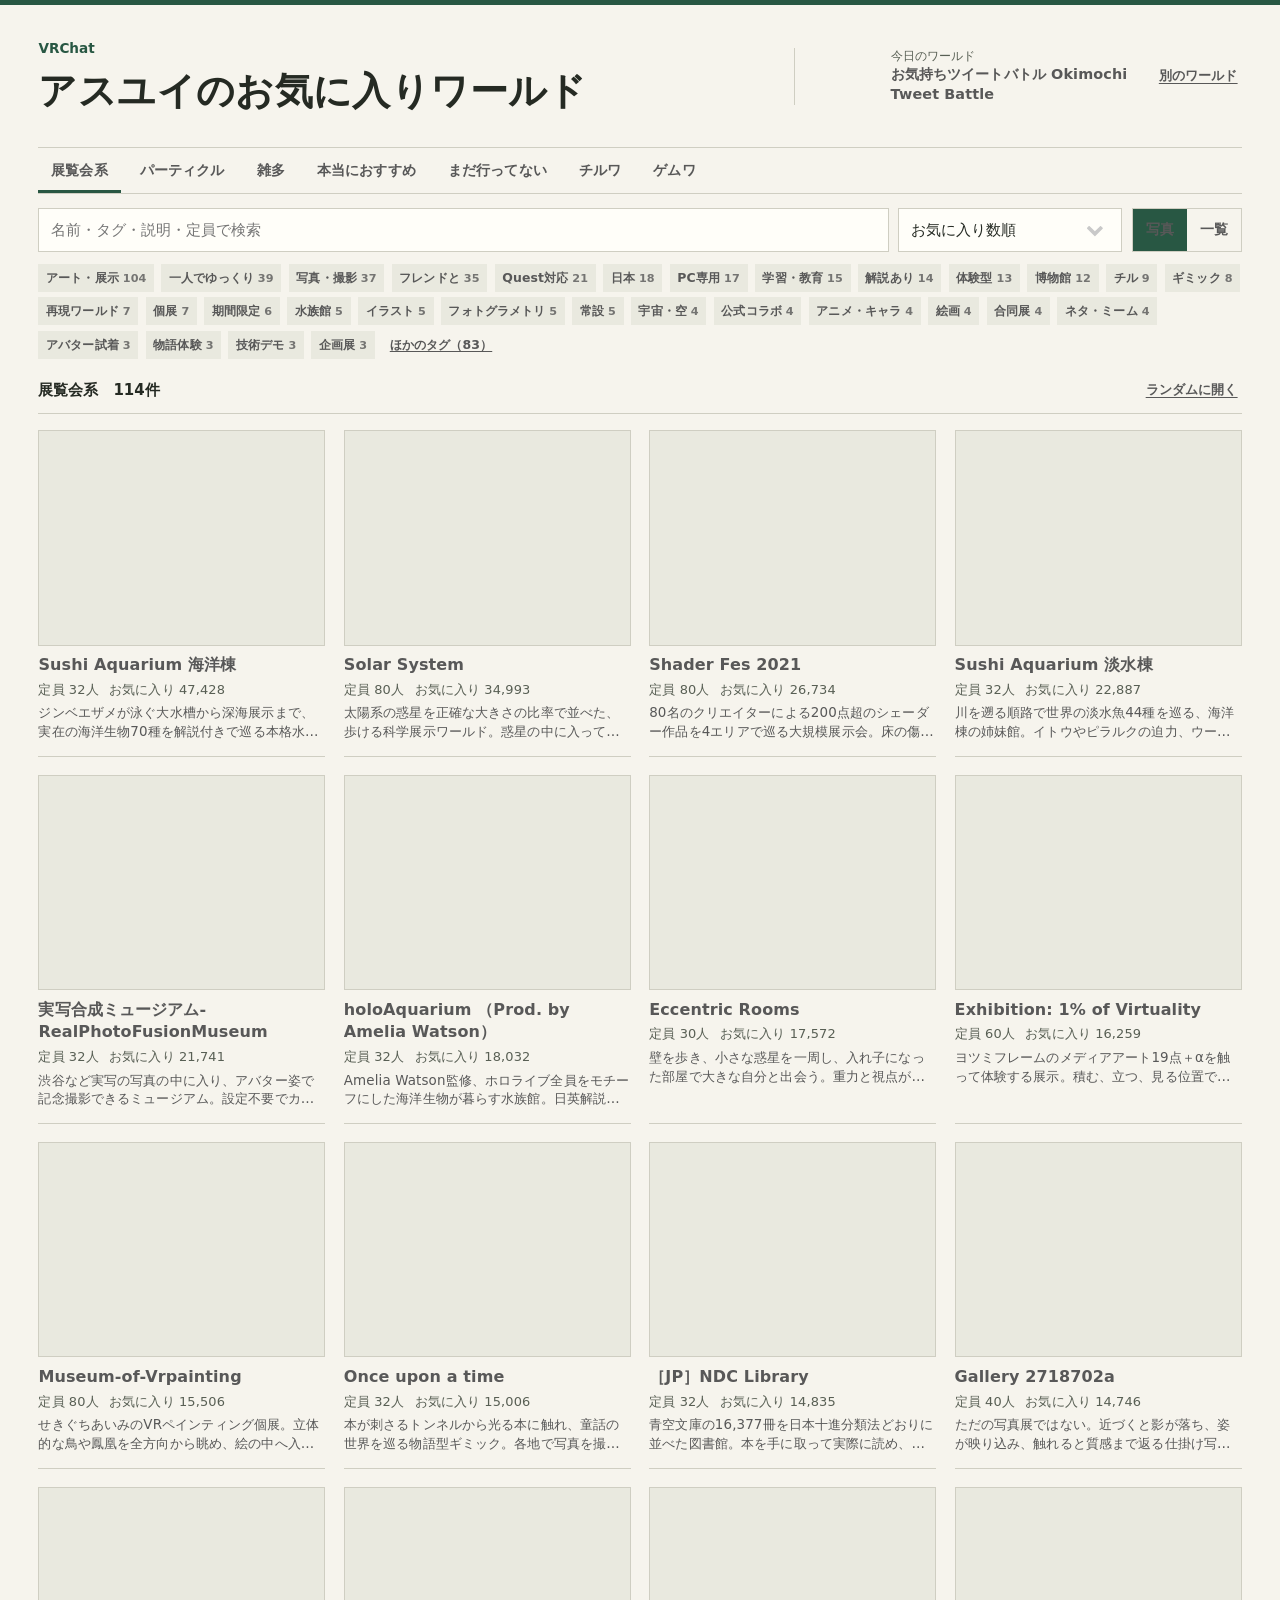
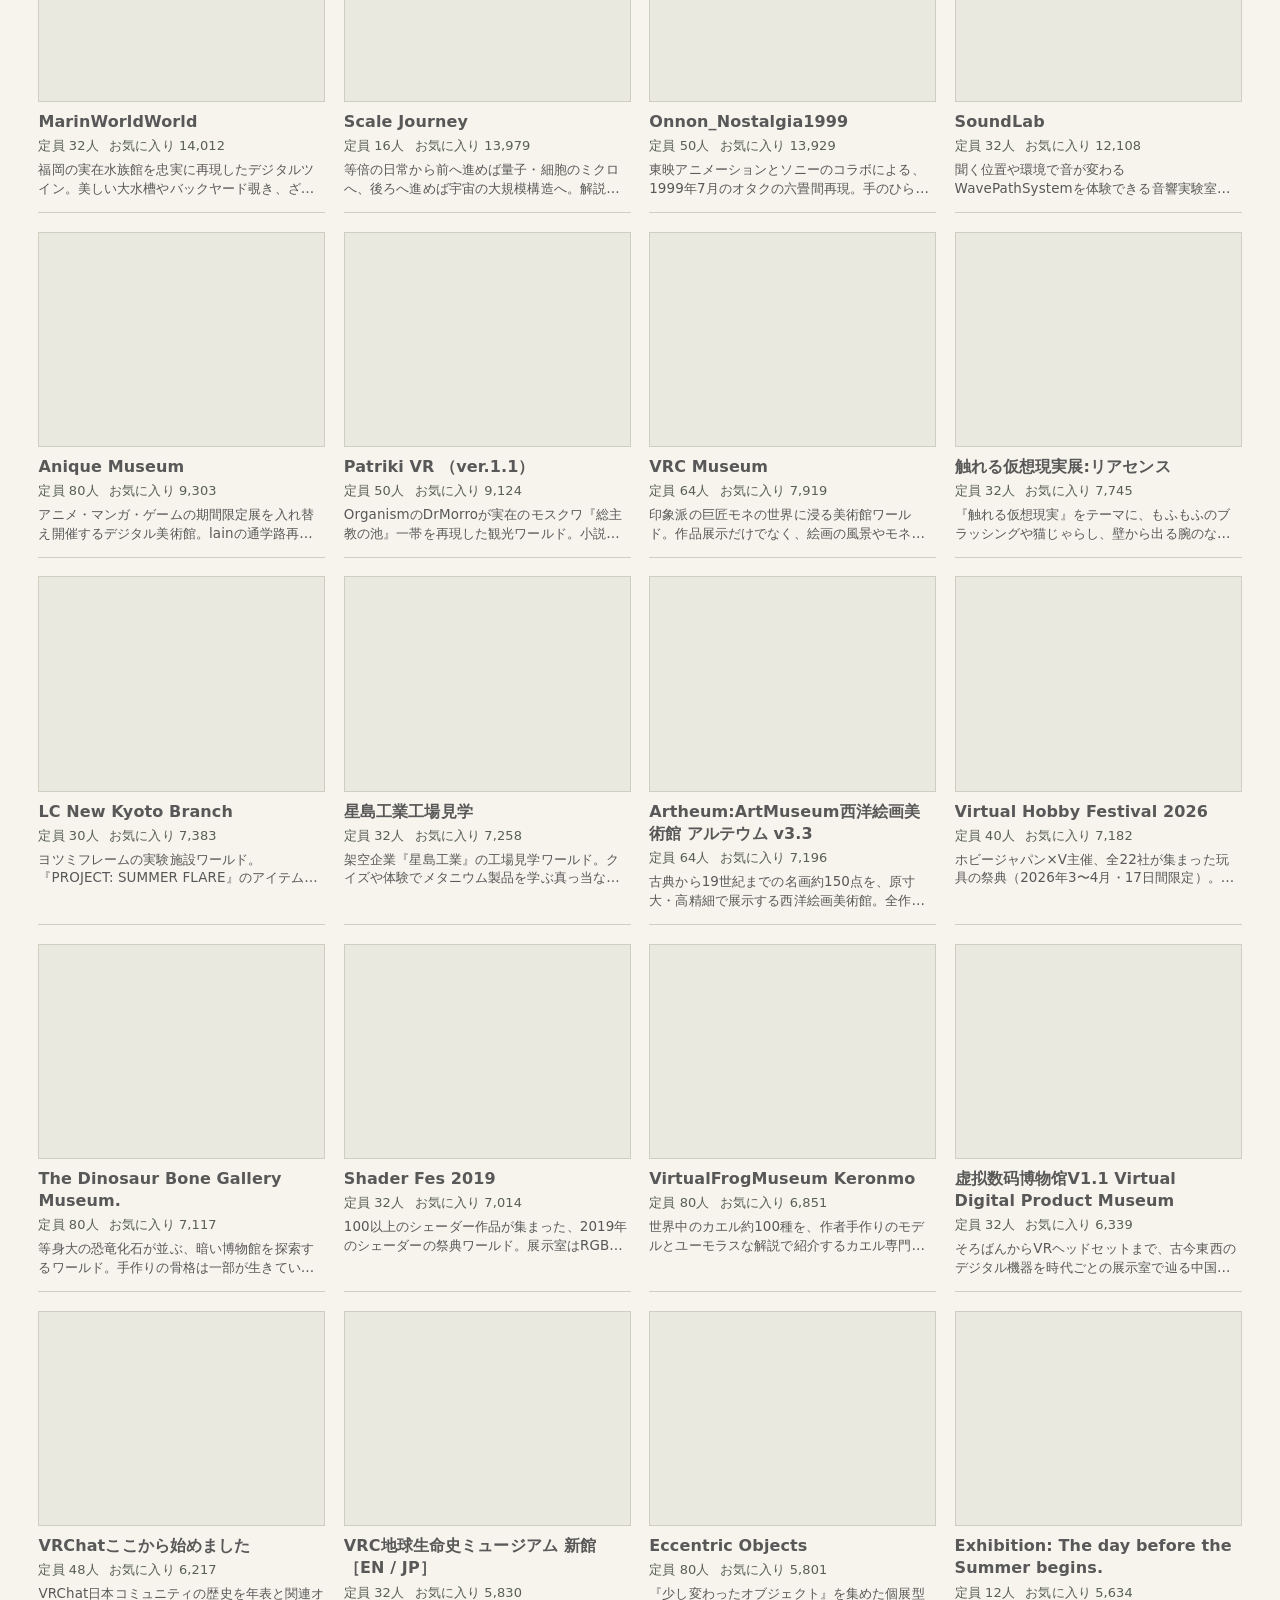
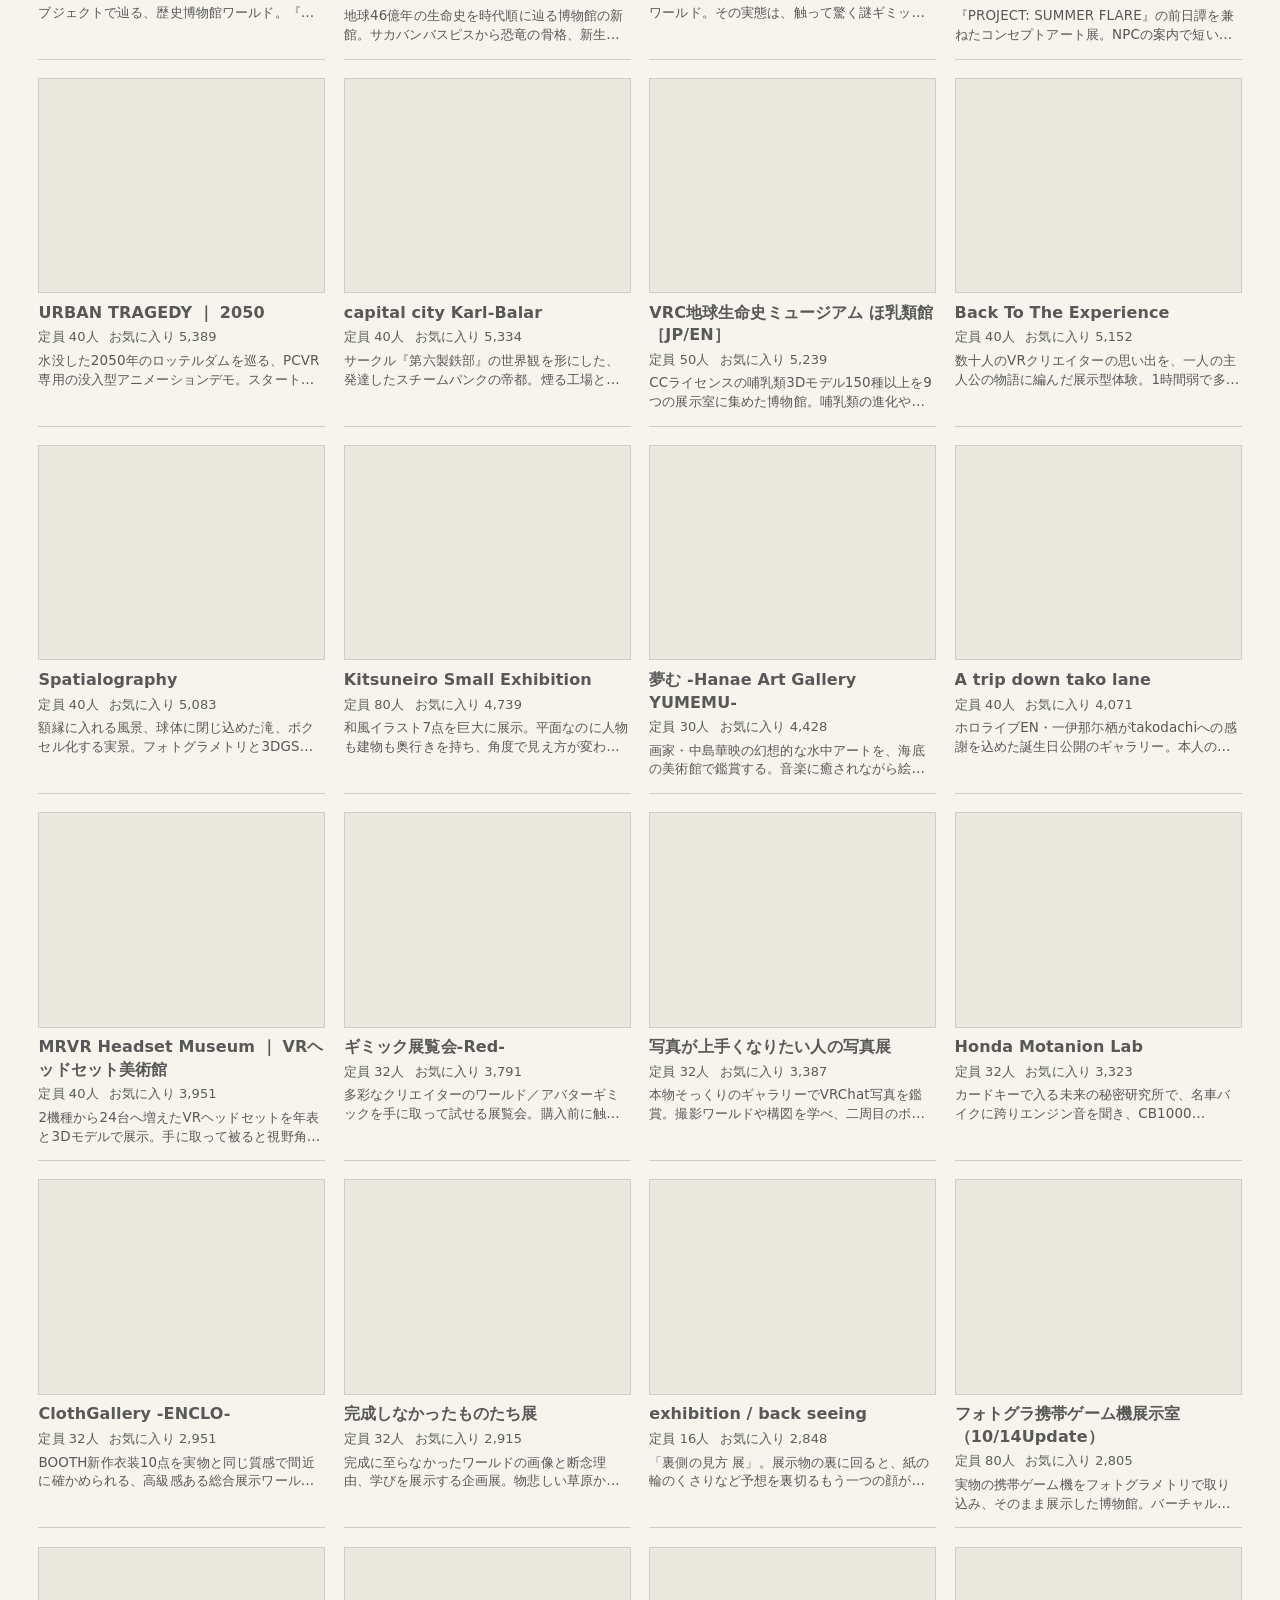
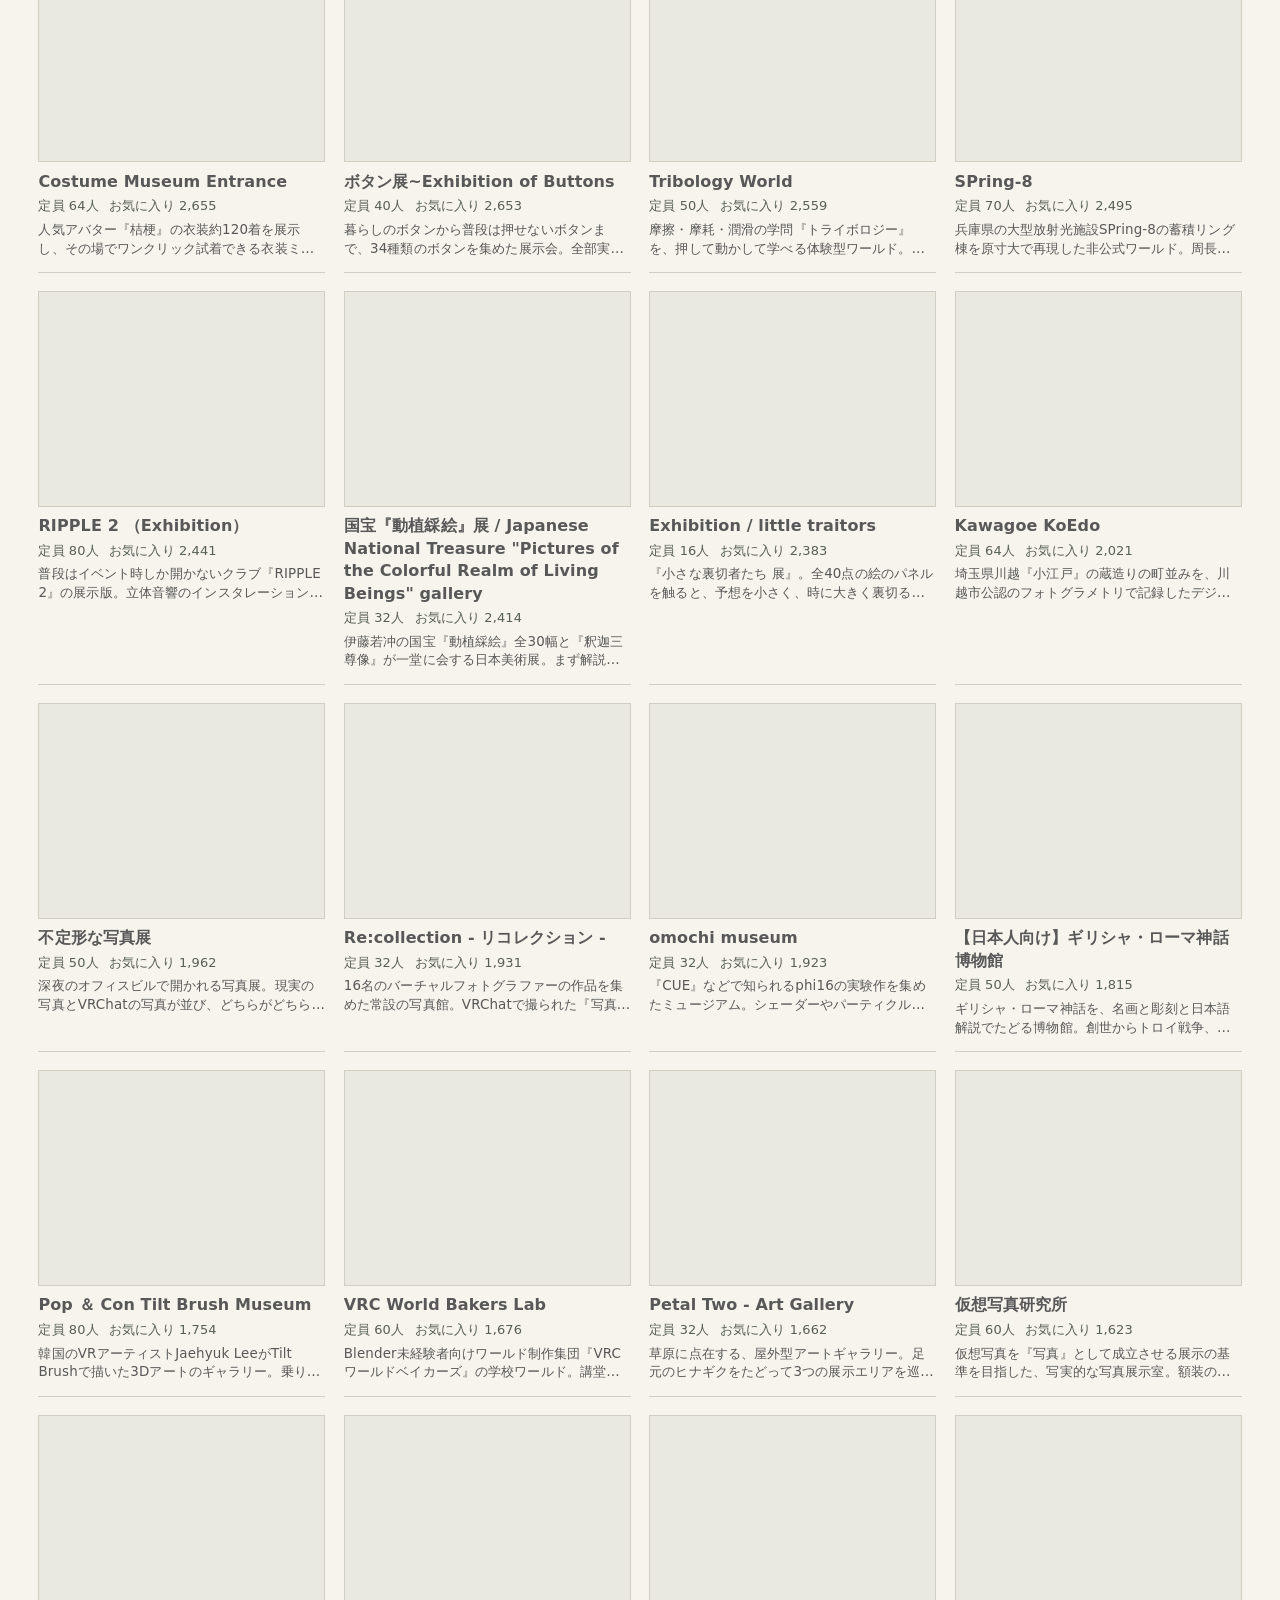
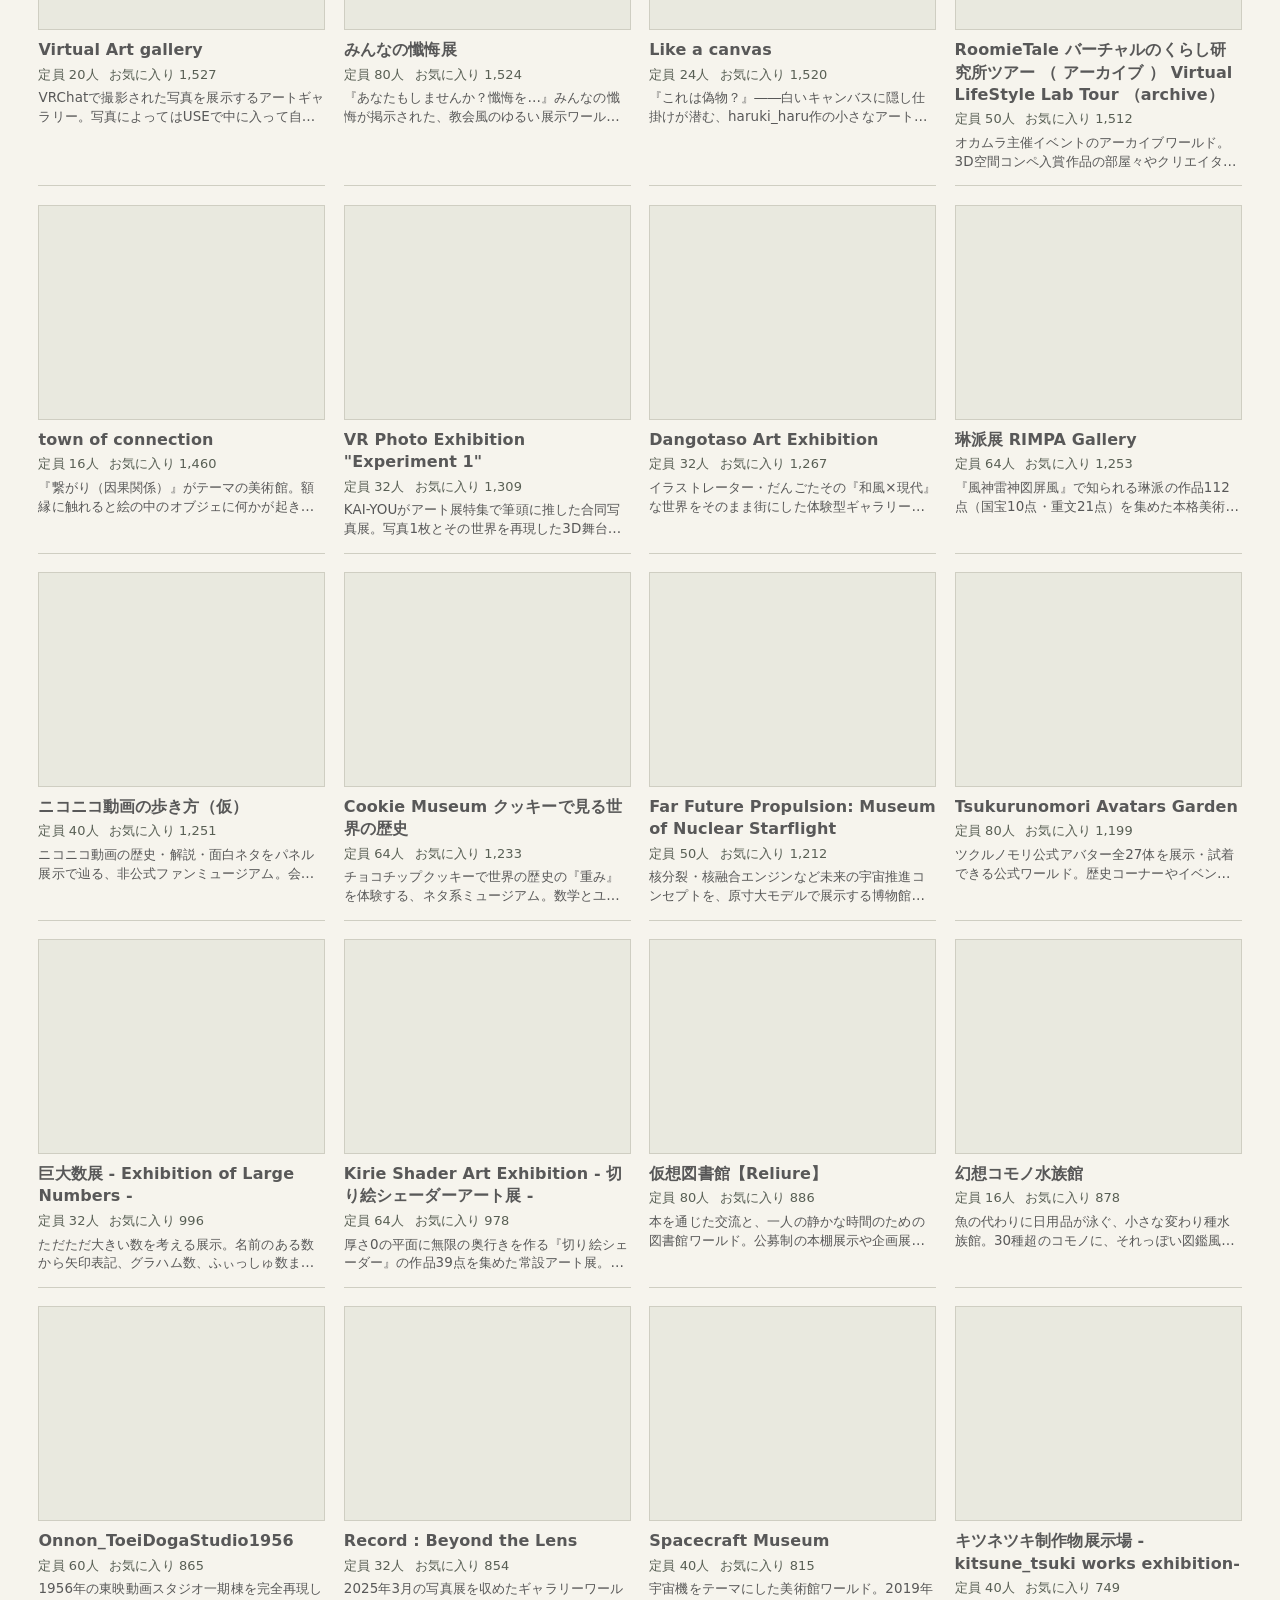
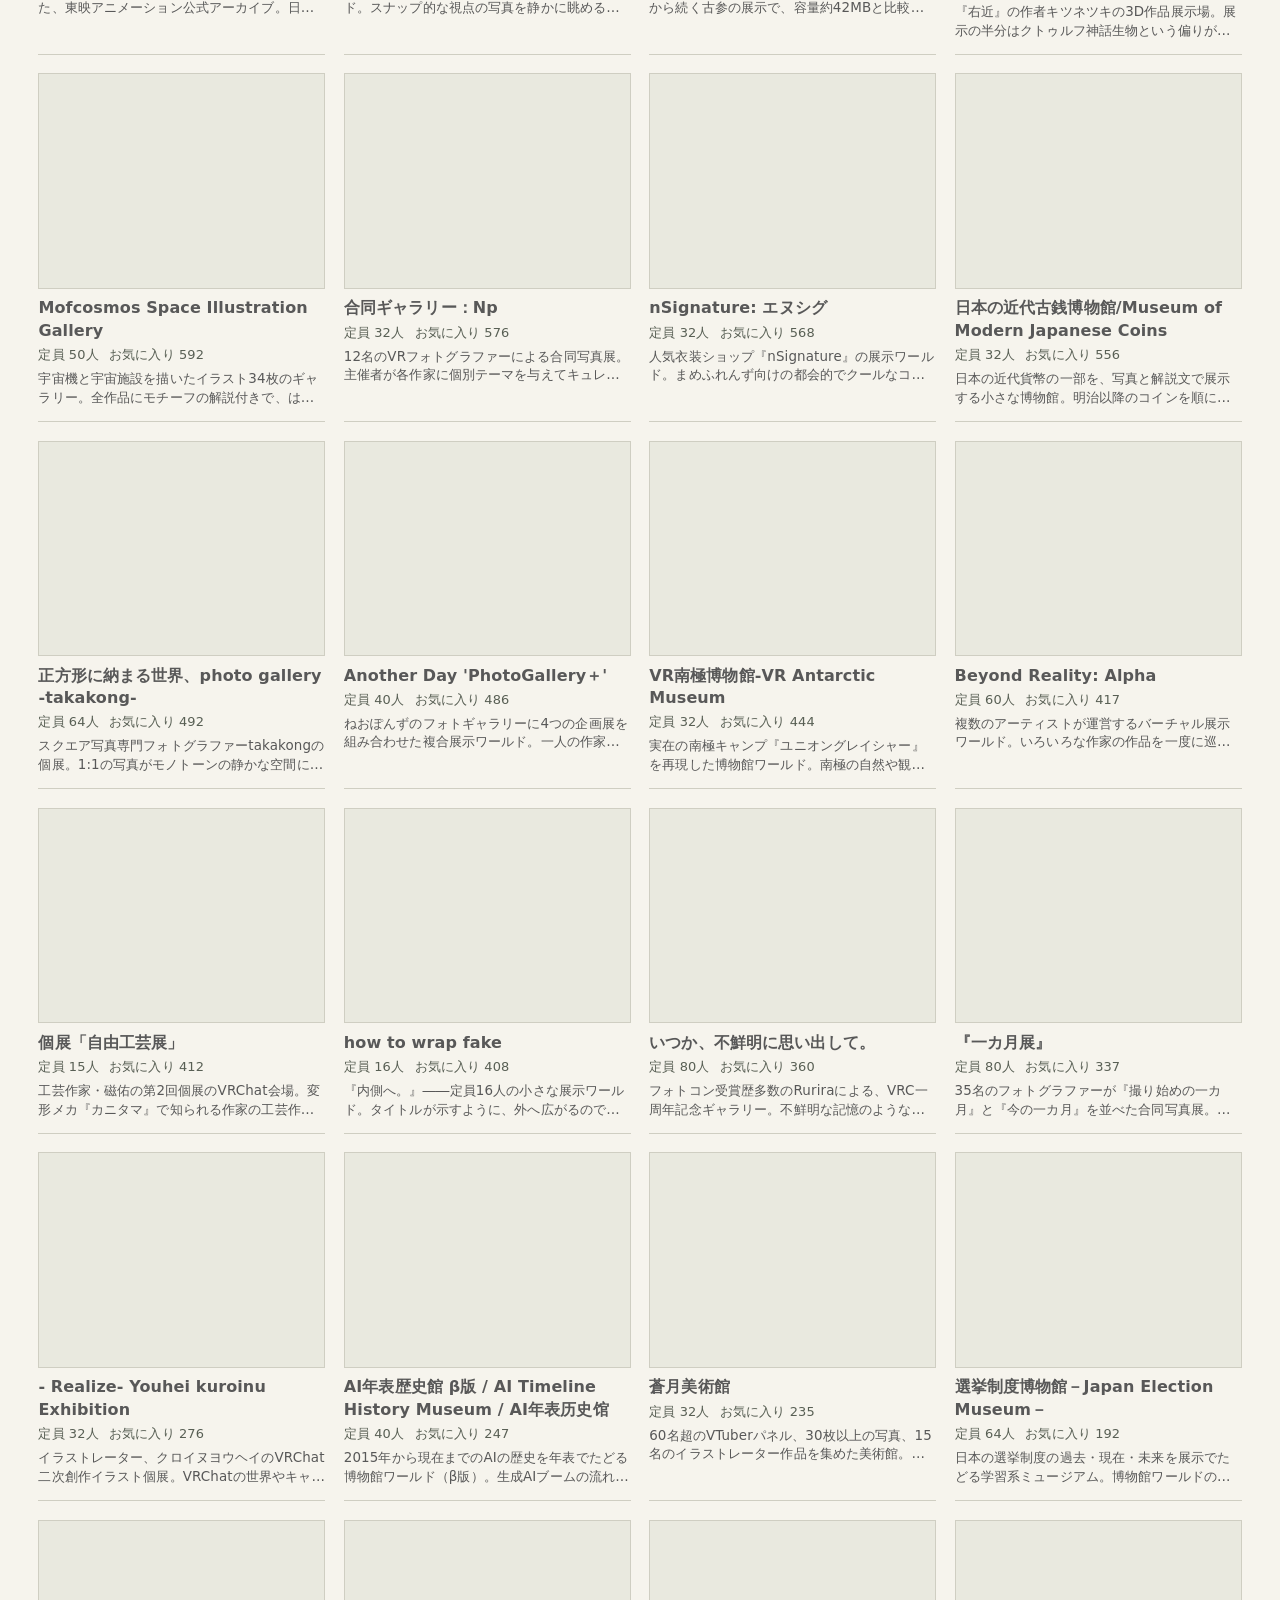
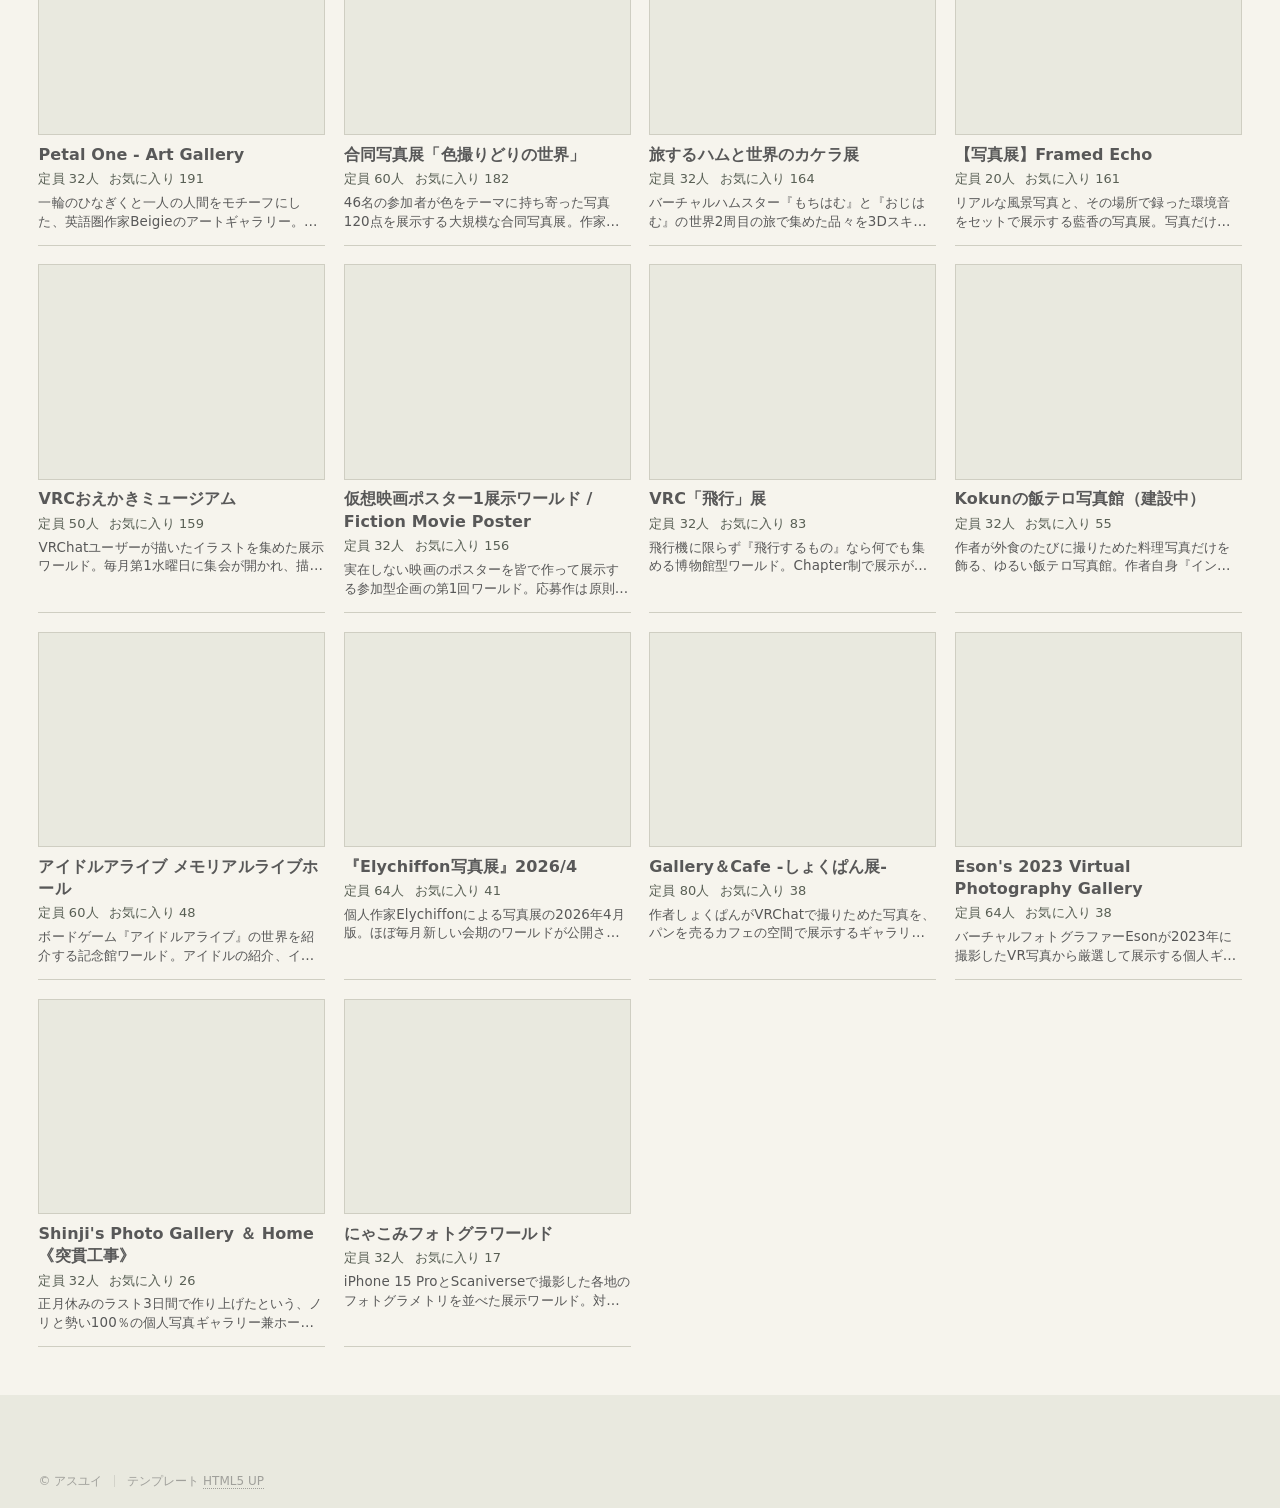
==== commit 9991d35e: "Use researched notes, regrouped categories and normalized tags Replace data.js with the normalized d" ====
--- a/index.html
+++ b/index.html
@@ -11,7 +11,7 @@
 		<meta charset="utf-8" />
 		<meta name="viewport" content="width=device-width, initial-scale=1" />
 		<link rel="stylesheet" href="assets/css/main.css" />
-		<link rel="stylesheet" href="assets/css/custom.css?v=20261123" />
+		<link rel="stylesheet" href="assets/css/custom.css?v=20261123b" />
 		<noscript><link rel="stylesheet" href="assets/css/noscript.css" /></noscript>
 	</head>
 	<body>
@@ -111,18 +111,35 @@
 						</button>
 					</article>`;
 				$('#cattabs').innerHTML = WS.C.map(c => `<li><button type="button" data-cat="${c.id}">${esc(c.name)}</button></li>`).join('');
-				let tagsFor;
+				/* タグ: 売り場内で3件以上あるものを常に表示し、残りは「ほかのタグ」で開く */
+				const MAIN_TAG_MIN = 3;
+				let tagsFor, allTags = false, minorTags = 0;
+				function renderChips(S) {
+					if (tagsFor !== S.cat) {
+						const counts = WS.tagCounts();
+						minorTags = counts.filter(([, n]) => n < MAIN_TAG_MIN).length;
+						$('#chips').innerHTML = counts.map(([t, n]) => `<li${n < MAIN_TAG_MIN ? ' class="minor"' : ''}><button type="button" data-tag="${esc(t)}">${esc(t)}<span class="n">${n}</span></button></li>`).join('')
+							+ (minorTags ? `<li class="more"><button type="button" id="moreTags" aria-expanded="false"></button></li>` : '');
+						tagsFor = S.cat; allTags = false;
+					}
+					document.querySelectorAll('#chips [data-tag]').forEach(b => {
+						const on = S.tags.has(b.dataset.tag);
+						b.setAttribute('aria-pressed', on);
+						if (b.parentNode.classList.contains('minor')) b.parentNode.hidden = !allTags && !on;
+					});
+					const more = $('#moreTags');
+					if (more) {
+						more.setAttribute('aria-expanded', allTags);
+						more.textContent = allTags ? '主なタグだけ表示' : `ほかのタグ（${minorTags}）`;
+					}
+				}
 				function render(S) {
 					const c = WS.C.find(x => x.id === S.cat) || {};
 					document.querySelectorAll('#cattabs button').forEach(b => b.setAttribute('aria-pressed', b.dataset.cat === S.cat));
 					if (document.activeElement !== qEl) qEl.value = S.q;
 					sortEl.value = S.sort;
 					document.querySelectorAll('#views button').forEach(b => b.setAttribute('aria-pressed', b.dataset.v === S.view));
-					if (tagsFor !== S.cat) {
-						$('#chips').innerHTML = WS.tagCounts().map(([t, n]) => `<li><button type="button" data-tag="${esc(t)}">${esc(t)}<span class="n">${n}</span></button></li>`).join('');
-						tagsFor = S.cat;
-					}
-					document.querySelectorAll('#chips button').forEach(b => b.setAttribute('aria-pressed', S.tags.has(b.dataset.tag)));
+					renderChips(S);
 					const L = WS.list();
 					$('#count').textContent = c.name + '　' + num(L.length) + '件';
 					$('#random').disabled = !L.length;
@@ -141,6 +158,7 @@
 				$('#views').addEventListener('click', e => { const b = e.target.closest('button'); if (b) WS.set({ view: b.dataset.v }); });
 				document.addEventListener('click', e => {
 					const f = e.target.closest('[data-cat]'); if (f) { clearTimeout(t); WS.set({ cat: f.dataset.cat }); return; }
+					if (e.target.closest('#moreTags')) { allTags = !allTags; renderChips(WS.S); return; }
 					const ch = e.target.closest('#chips [data-tag]'); if (ch) { WS.toggleTag(ch.dataset.tag); return; }
 					const o = e.target.closest('[data-open]'); if (o) { const w = WS.W.find(x => x.id === o.dataset.open); WS.modal.open(w, [w]); return; }
 					const c = e.target.closest('#stage [data-id]'); if (c) { e.preventDefault(); WS.modal.open(WS.W.find(x => x.id === c.dataset.id), WS.list()); }
--- a/assets/css/custom.css
+++ b/assets/css/custom.css
@@ -95,6 +95,8 @@
 .tags { gap: .35rem .45rem; margin: .7rem 0; }
 .tags button { padding: .26rem .48rem; background: var(--soft); font-size: .78rem; font-weight: 600; min-height: 28px; }
 .tags .n { margin-inline-start: .35em; font-size: .9em; opacity: .8; }
+.tags li[hidden] { display: none; }
+.tags .more button { background: none; color: var(--accent); font-weight: 600; text-decoration: underline; text-underline-offset: .2em; }
 .result-bar { display: flex; justify-content: space-between; align-items: center; gap: .75rem; border-bottom: 1px solid var(--line); padding: .2rem 0 .35rem; }
 .count { margin: 0; font-weight: 650; }
 #stage { margin-top: 1rem; }
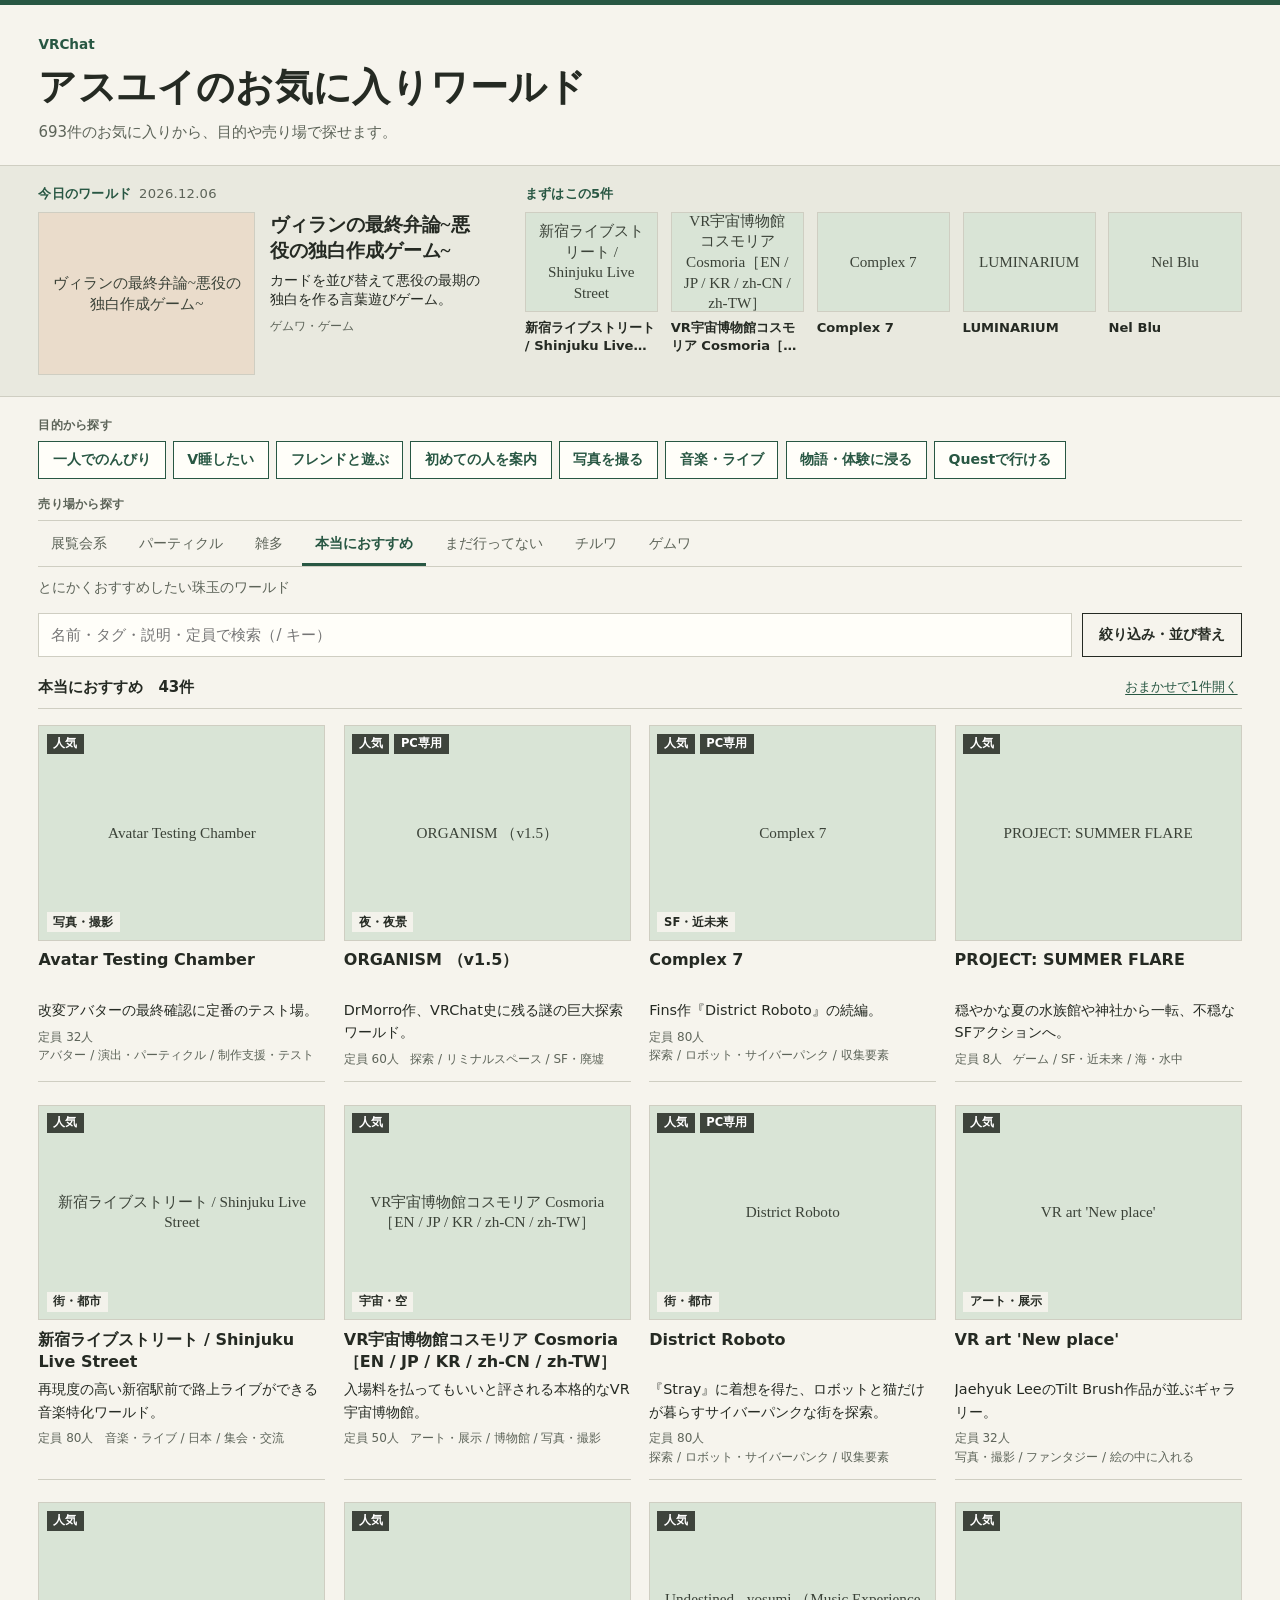
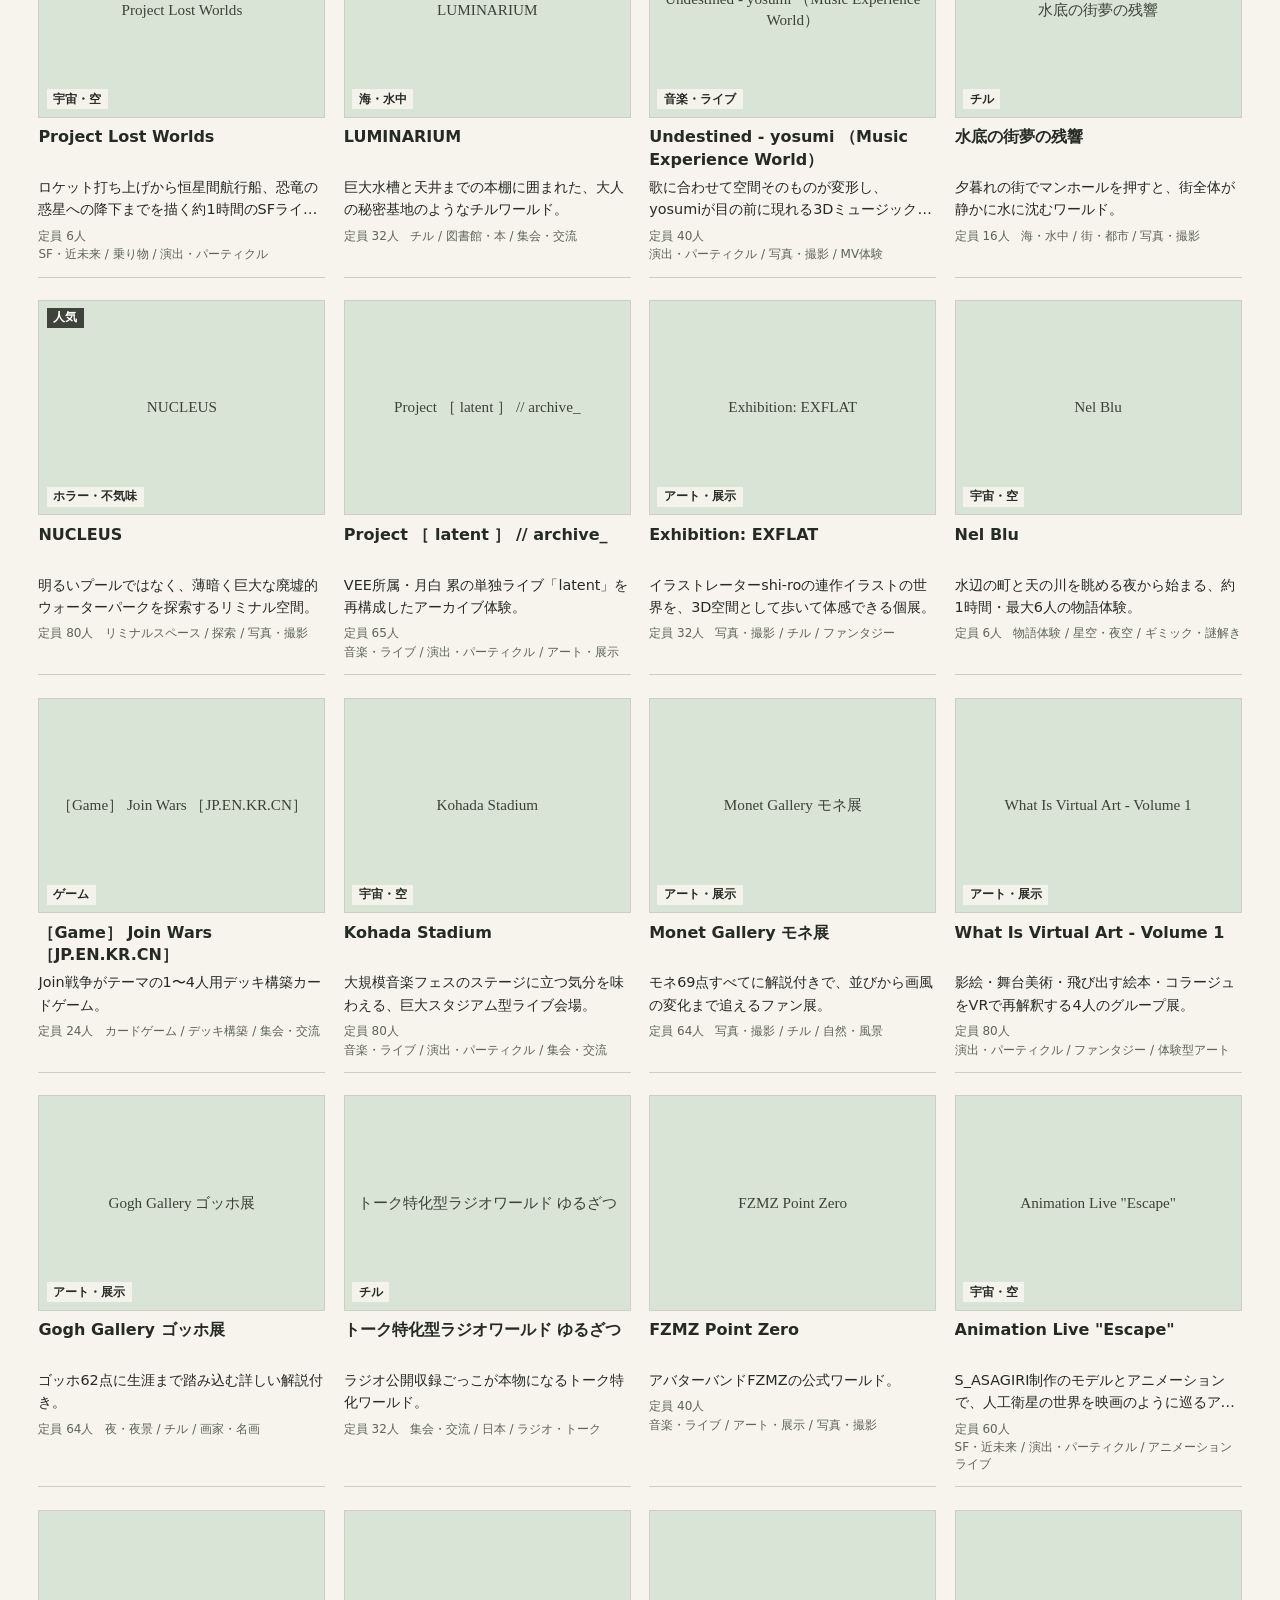
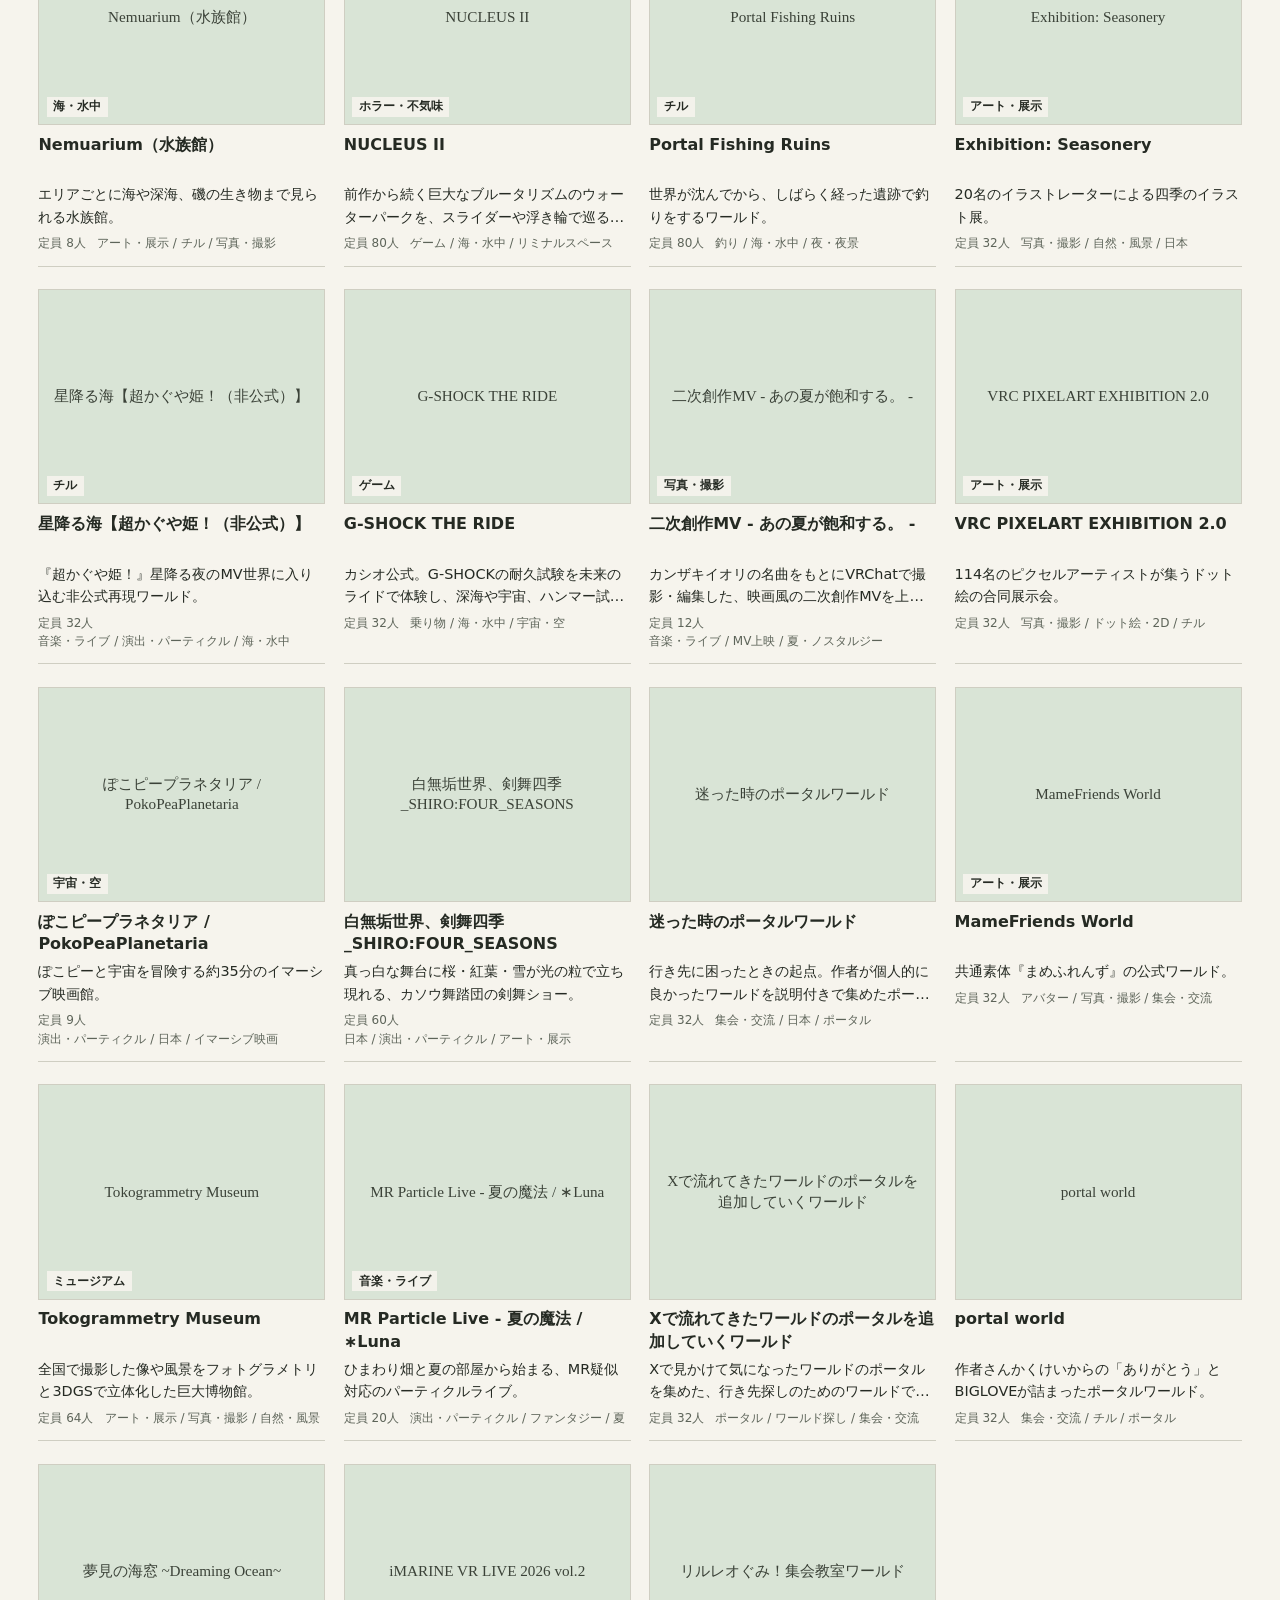
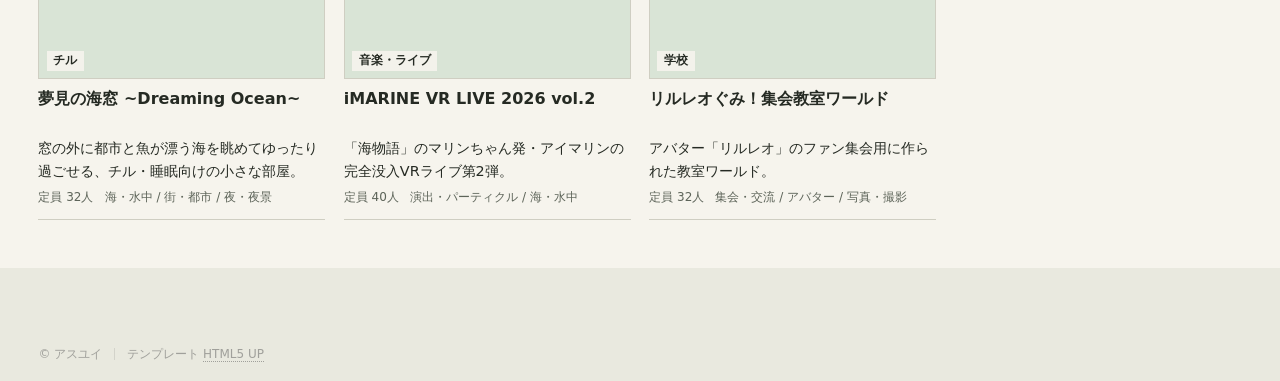
==== commit f909dffa: "Apply the improvement report's browsing and detail changes - Add purpose filters (solo, V-sleep, fri" ====
--- a/index.html
+++ b/index.html
@@ -11,7 +11,7 @@
 		<meta charset="utf-8" />
 		<meta name="viewport" content="width=device-width, initial-scale=1" />
 		<link rel="stylesheet" href="assets/css/main.css" />
-		<link rel="stylesheet" href="assets/css/custom.css?v=20261123b" />
+		<link rel="stylesheet" href="assets/css/custom.css?v=20261123c" />
 		<noscript><link rel="stylesheet" href="assets/css/noscript.css" /></noscript>
 	</head>
 	<body>
@@ -21,35 +21,53 @@
 				<!-- Header -->
 					<header id="header">
 						<div class="inner">
-
-							<div>
-								<p class="site-type">VRChat</p>
-								<h1>アスユイのお気に入りワールド</h1>
+							<p class="site-type">VRChat</p>
+							<h1>アスユイのお気に入りワールド</h1>
+							<p class="site-lead" id="siteLead"></p>
+						</div>
+					</header>
+
+				<!-- 今日のワールド / まずはこの5件 -->
+					<section id="picks" aria-label="今日のワールドとおすすめ">
+						<div class="inner">
+							<div class="today" id="today"></div>
+							<div class="starter">
+								<h2 class="band-label" id="starterLabel">まずはこの5件</h2>
+								<ul id="starter" aria-labelledby="starterLabel"></ul>
 							</div>
-							<section id="today" aria-label="今日のワールド">
-								<div id="todayRow"></div>
-							</section>
-
-						</div>
-					</header>
+						</div>
+					</section>
 
 				<!-- Main -->
 					<div id="main">
 						<div class="inner">
 							<section id="catalog" aria-label="ワールド一覧">
-								<nav aria-label="カテゴリ"><ul class="cats" id="cattabs"></ul></nav>
+								<h2 class="row-label" id="purposeLabel">目的から探す</h2>
+								<ul class="purposes" id="purposes" aria-labelledby="purposeLabel"></ul>
+								<h2 class="row-label" id="catLabel">売り場から探す</h2>
+								<nav aria-labelledby="catLabel"><ul class="cats" id="cattabs"></ul></nav>
+								<p class="scope-desc" id="scopeDesc"></p>
 								<div class="controls">
-									<input type="search" id="q" data-ws-search placeholder="名前・タグ・説明・定員で検索" aria-label="ワールドを検索" autocomplete="off" />
-									<select id="sort" aria-label="並び替え">
-										<option value="fav">お気に入り数順</option><option value="new">新着順</option><option value="visits">訪問数順</option>
-										<option value="name">名前順</option><option value="cap">定員が多い順</option><option value="capmin">定員が少ない順</option>
-									</select>
-									<div class="views" id="views" role="group" aria-label="表示形式"><button type="button" data-v="grid">写真</button><button type="button" data-v="list">一覧</button></div>
+									<input type="search" id="q" data-ws-search placeholder="名前・タグ・説明・定員で検索（/ キー）" aria-label="ワールドを検索" autocomplete="off" />
+									<button type="button" id="filterToggle" aria-expanded="false" aria-controls="filters">絞り込み・並び替え<span class="n" id="filterN"></span></button>
 								</div>
-								<ul class="tags" id="chips" aria-label="タグで絞り込む"></ul>
+								<div class="filters" id="filters" hidden>
+									<div class="filter-row">
+										<label for="sort">並び替え</label>
+										<select id="sort">
+											<option value="fav">お気に入り数順</option><option value="new">追加が新しい順</option><option value="visits">訪問数順</option>
+											<option value="name">名前順</option><option value="cap">定員が多い順</option><option value="capmin">定員が少ない順</option>
+										</select>
+										<span class="label" id="viewLabel">表示</span>
+										<div class="views" id="views" role="group" aria-labelledby="viewLabel"><button type="button" data-v="grid">写真</button><button type="button" data-v="list">一覧</button></div>
+									</div>
+									<p class="label">タグ</p>
+									<ul class="tags" id="chips" aria-label="タグで絞り込む"></ul>
+								</div>
+								<div class="active" id="active" hidden></div>
 								<div class="result-bar">
 									<p class="count" id="count" role="status"></p>
-									<button type="button" id="random">ランダムに開く</button>
+									<button type="button" id="random">おまかせで1件開く</button>
 								</div>
 								<div id="stage"></div>
 							</section>
@@ -72,55 +90,110 @@
 
 		<!-- Scripts -->
 			<script>document.write('<script src="data.js?v=' + Date.now() + '"><\/script>');</script>
-			<script src="assets/js/core.js"></script>
+			<script src="assets/js/core.js?v=20261123c"></script>
 			<script>
 			(function () {
 				const { esc, num, img, url, catName } = WS;
 				const $ = s => document.querySelector(s);
-				$('#random').onclick = () => {
-					const results = WS.list();
-					WS.modal.open(WS.random(results), results);
-				};
-
-				/* 日替わりのワールド */
-				let off = 0;
-				function renderToday(w) {
+				const has = (w, t) => (w.tags || []).includes(t);
+
+				/* 「まずはこの5件」: ここのIDを書き換えると差し替えられます */
+				const STARTER = [
+					'wrld_c82a5c14-97a5-4782-a034-d897d2d943a2', // 新宿ライブストリート
+					'wrld_b5ed19cb-cf04-481c-833a-9833138ff668', // VR宇宙博物館コスモリア
+					'wrld_ff414a30-31e3-44bb-9c8e-3d721e895b0b', // Complex 7
+					'wrld_51ecc9d8-3944-4f9a-9723-7da0acd0fd25', // LUMINARIUM
+					'wrld_f52da313-d9fc-42e2-82fd-4f17d9236ce5'  // Nel Blu
+				];
+
+				/* 詳細の「こんな人に」「行く前に」に出す言い換え（タグ → 文） */
+				const FOR_WHOM = {
+					'初心者向き': 'VRChatを始めたばかりの人', '一人でゆっくり': '一人でゆっくり過ごしたい人', '一人でも': '一人でも楽しみたい人',
+					'フレンドと': 'フレンドと行きたい人', '睡眠・V睡': 'V睡したい人', '写真・撮影': '写真を撮りたい人', '集会・交流': '集まって話したい人',
+					'パーティー': '大人数で盛り上がりたい人', '対戦': '対戦で遊びたい人', '協力': '協力して遊びたい人', '探索': '歩き回って探索したい人',
+					'解説あり': '解説を読みながら見たい人', 'ストーリー': '物語に浸りたい人', '物語体験': '物語に浸りたい人', '作業用': '作業しながら過ごしたい人',
+					'長居できる': '長く居られる場所を探している人', '少人数': '少人数で行きたい人'
+				};
+				const CAUTION = {
+					'PC専用': 'PC版のみ（Questでは入れません）', '点滅注意': '点滅する演出があります', '光の演出注意': '強い光の演出があります',
+					'VR酔い注意': 'VR酔いしやすい動きがあります', '大容量注意': '容量が大きいので事前ダウンロード推奨', '高負荷': '動作が重めです',
+					'視界ジャック強め': '視界が演出で大きく覆われます', '海洋恐怖症注意': '深い海の表現があります', 'ホラー・不気味': '怖い表現があります',
+					'ホラー': '怖い表現があります', 'サイコホラー': '怖い表現があります', 'ホラー要素あり': '怖い表現があります', '期間限定': '期間限定の公開です',
+					'制作途中': '制作途中のワールドです', '入場時間制限': '入場できる時間に制限があります', '一人専用': '一人専用です', '2人専用': '2人専用です',
+					'ネタバレ注意': '内容を知らずに行くのがおすすめです', '英語のみ': '案内は英語のみです', '体験版': '体験版です'
+				};
+				const BADGE_TAGS = ['Quest対応', 'PC専用'];
+				const phrases = (w, map) => [...new Set((w.tags || []).filter(t => map[t]).map(t => map[t]))];
+
+				/* 写真（読み込めないときは売り場の色と名前を表示） */
+				const photo = (w, size, extra, cls) => `<span class="world-photo tint-${esc(w.category)}${cls ? ' ' + cls : ''}"><span class="ph" aria-hidden="true">${esc(w.name)}</span><img loading="lazy" decoding="async" src="${esc(img(w, size))}" alt="" onerror="this.remove()" />${extra || ''}</span>`;
+				const badges = w => {
+					const top = [];
+					if (WS.isPopular(w)) top.push('人気');
+					if (has(w, 'Quest対応')) top.push('Quest対応'); else if (has(w, 'PC専用')) top.push('PC専用');
+					return (top.length ? `<span class="badges top">${top.map(b => `<span class="badge">${b}</span>`).join('')}</span>` : '')
+						+ (w.subtype ? `<span class="badges bottom"><span class="badge plain">${esc(w.subtype)}</span></span>` : '');
+				};
+				const cardTags = w => (w.tags || []).filter(t => !BADGE_TAGS.includes(t) && !CAUTION[t] && t !== w.subtype).slice(0, 3);
+
+				$('#siteLead').textContent = `${num(WS.W.length)}件のお気に入りから、目的や売り場で探せます。`;
+
+				/* 今日のワールド（日替わり） */
+				(function renderToday() {
+					const w = WS.daily(0);
 					if (!w) { $('#today').hidden = true; return; }
-					$('#todayRow').innerHTML = `
+					$('#today').innerHTML = `
+						<h2 class="band-label">今日のワールド<span>${WS.todayLabel()}</span></h2>
 						<button type="button" class="today-link" data-open="${w.id}">
-							<img src="${esc(img(w, 256))}" alt="" onerror="this.style.visibility='hidden'" />
-							<span><small>今日のワールド</small><strong>${esc(w.name)}</strong></span>
-						</button>
-						<button type="button" id="reroll">別のワールド</button>`;
-					$('#reroll').onclick = () => {
-						renderToday(WS.daily(++off));
-						$('#reroll').focus();
-					};
-				}
-				renderToday(WS.daily(0));
+							${photo(w, 1024, '')}
+							<span class="today-text"><strong>${esc(w.name)}</strong><span>${esc(WS.splitNote(w).hook)}</span><small>${esc(catName(w.category))}${w.subtype ? '・' + esc(w.subtype) : ''}</small></span>
+						</button>`;
+				})();
+
+				/* まずはこの5件 */
+				const starter = STARTER.map(id => WS.W.find(w => w.id === id)).filter(Boolean);
+				$('#starter').innerHTML = starter.map(w => `<li><button type="button" class="starter-link" data-open="${w.id}" data-group="starter">${photo(w, 512, '')}<span class="name">${esc(w.name)}</span></button></li>`).join('');
+				if (!starter.length) $('.starter').hidden = true;
 
 				const qEl = $('#q'), sortEl = $('#sort');
-				const thumbnail = (w, size) => `<span class="world-photo"><img loading="lazy" decoding="async" src="${esc(img(w, size))}" alt="" onerror="this.style.visibility='hidden'" /></span>`;
-				const tile = w => `
+				const tile = w => {
+					const tags = cardTags(w), hook = WS.splitNote(w).hook;
+					return `
 					<article class="world">
 						<button type="button" class="world-link" data-id="${w.id}">
-							${thumbnail(w, 512)}
+							${photo(w, 512, badges(w))}
 							<span class="world-name">${esc(w.name)}</span>
-							<span class="world-meta">定員 ${w.capacity || '–'}人 <span>お気に入り ${num(w.favorites)}</span></span>
-							${w.note ? `<span class="world-note">${esc(w.note)}</span>` : ''}
+							${hook ? `<span class="world-hook">${esc(hook)}</span>` : ''}
+							<span class="world-meta">${WS.S.purpose ? `<span>${esc(catName(w.category))}</span>` : ''}<span>定員 ${w.capacity || '–'}人</span>${tags.length ? `<span>${esc(tags.join(' / '))}</span>` : ''}</span>
 						</button>
 					</article>`;
+				};
+
+				$('#purposes').innerHTML = WS.PURPOSES.map(p => `<li><button type="button" data-purpose="${p.id}">${esc(p.name)}</button></li>`).join('');
 				$('#cattabs').innerHTML = WS.C.map(c => `<li><button type="button" data-cat="${c.id}">${esc(c.name)}</button></li>`).join('');
-				/* タグ: 売り場内で3件以上あるものを常に表示し、残りは「ほかのタグ」で開く */
-				const MAIN_TAG_MIN = 3;
+				let lastCat = WS.S.cat || 'recommend';
+
+				/* 絞り込みパネル（開閉を覚えておく） */
+				let panelOpen = false;
+				try { panelOpen = localStorage.getItem('ws-filters') === 'open'; } catch (e) {}
+				function applyPanel() {
+					$('#filters').hidden = !panelOpen;
+					$('#filterToggle').setAttribute('aria-expanded', panelOpen);
+				}
+				applyPanel();
+
+				/* タグ: 件数の多い8件を表示し、残りは「もっと見る」 */
+				const MAIN_TAGS = 8;
 				let tagsFor, allTags = false, minorTags = 0;
 				function renderChips(S) {
-					if (tagsFor !== S.cat) {
-						const counts = WS.tagCounts();
-						minorTags = counts.filter(([, n]) => n < MAIN_TAG_MIN).length;
-						$('#chips').innerHTML = counts.map(([t, n]) => `<li${n < MAIN_TAG_MIN ? ' class="minor"' : ''}><button type="button" data-tag="${esc(t)}">${esc(t)}<span class="n">${n}</span></button></li>`).join('')
+					const key = S.purpose ? 'p:' + S.purpose : 'c:' + S.cat;
+					if (tagsFor !== key) {
+						const total = WS.scope().length;
+						const counts = WS.tagCounts().filter(([, n]) => n < total); // 全件に付くタグは絞り込みにならない
+						minorTags = Math.max(0, counts.length - MAIN_TAGS);
+						$('#chips').innerHTML = counts.map(([t, n], i) => `<li${i >= MAIN_TAGS ? ' class="minor"' : ''}><button type="button" data-tag="${esc(t)}">${esc(t)}<span class="n">${n}</span></button></li>`).join('')
 							+ (minorTags ? `<li class="more"><button type="button" id="moreTags" aria-expanded="false"></button></li>` : '');
-						tagsFor = S.cat; allTags = false;
+						tagsFor = key; allTags = false;
 					}
 					document.querySelectorAll('#chips [data-tag]').forEach(b => {
 						const on = S.tags.has(b.dataset.tag);
@@ -130,24 +203,39 @@
 					const more = $('#moreTags');
 					if (more) {
 						more.setAttribute('aria-expanded', allTags);
-						more.textContent = allTags ? '主なタグだけ表示' : `ほかのタグ（${minorTags}）`;
+						more.textContent = allTags ? '少なく表示' : `もっと見る（${minorTags}）`;
 					}
 				}
+
+				/* 絞り込み中の条件（個別に外せる） */
+				function renderActive(S) {
+					const items = [...S.tags].map(t => `<li><button type="button" data-untag="${esc(t)}" aria-label="タグ「${esc(t)}」を外す">${esc(t)}<span aria-hidden="true">×</span></button></li>`);
+					if (S.q) items.push(`<li><button type="button" data-unq aria-label="検索語「${esc(S.q)}」を外す">「${esc(S.q)}」<span aria-hidden="true">×</span></button></li>`);
+					$('#active').hidden = !items.length;
+					$('#active').innerHTML = items.length ? `<span class="label">絞り込み中</span><ul>${items.join('')}</ul><button type="button" id="clearAll">条件をすべてクリア</button>` : '';
+					$('#filterN').textContent = S.tags.size ? `（${S.tags.size}）` : '';
+				}
+
 				function render(S) {
-					const c = WS.C.find(x => x.id === S.cat) || {};
-					document.querySelectorAll('#cattabs button').forEach(b => b.setAttribute('aria-pressed', b.dataset.cat === S.cat));
+					const p = WS.purposeOf(S.purpose), c = WS.C.find(x => x.id === S.cat) || {};
+					document.querySelectorAll('#purposes button').forEach(b => b.setAttribute('aria-pressed', b.dataset.purpose === S.purpose));
+					document.querySelectorAll('#cattabs button').forEach(b => b.setAttribute('aria-pressed', !p && b.dataset.cat === S.cat));
+					$('#scopeDesc').textContent = p
+						? `${p.tags.length > 1 ? p.tags.map(x => `「${x}」`).join('') + 'のどれか' : `「${p.tags[0]}」`}のタグが付いたワールドを、全売り場から集めています（「まだ行ってない」は除く）。`
+						: (c.desc || '');
 					if (document.activeElement !== qEl) qEl.value = S.q;
 					sortEl.value = S.sort;
 					document.querySelectorAll('#views button').forEach(b => b.setAttribute('aria-pressed', b.dataset.v === S.view));
 					renderChips(S);
+					renderActive(S);
 					const L = WS.list();
-					$('#count').textContent = c.name + '　' + num(L.length) + '件';
+					$('#count').textContent = (p ? `目的「${p.name}」` : c.name) + '　' + num(L.length) + '件';
 					$('#random').disabled = !L.length;
 					if (!L.length) { $('#stage').innerHTML = '<p class="empty">該当するワールドがありません。検索語やタグを変えてみてください。</p>'; return; }
 					$('#stage').innerHTML = S.view === 'list'
 						? `<div class="table-wrapper"><table class="alt"><thead><tr><th></th><th>ワールド</th><th>定員</th><th class="hide-s">お気に入り</th><th class="hide-s">訪問</th></tr></thead><tbody>`
-							+ L.map(w => `<tr data-id="${w.id}"><td class="thumb"><img loading="lazy" decoding="async" src="${esc(img(w, 256))}" alt="" onerror="this.style.visibility='hidden'" /></td>
-								<td><button type="button" class="table-world" data-id="${w.id}">${esc(w.name)}</button><br /><small>${esc(w.subtype || '')}${(w.tags || []).length ? '　' + esc(w.tags.slice(0, 3).join(' / ')) : ''}</small></td>
+							+ L.map(w => `<tr data-id="${w.id}"><td class="thumb">${photo(w, 256, '', 'mini')}</td>
+								<td><button type="button" class="table-world" data-id="${w.id}">${esc(w.name)}</button><br /><small>${p ? esc(catName(w.category)) + '　' : ''}${esc(w.subtype || '')}${(w.tags || []).length ? '　' + esc(w.tags.slice(0, 3).join(' / ')) : ''}</small></td>
 								<td>${w.capacity || '?'}</td><td class="hide-s">${num(w.favorites)}</td><td class="hide-s">${num(w.visits)}</td></tr>`).join('') + `</tbody></table></div>`
 						: `<section class="world-grid" aria-label="ワールドの写真">${L.map(tile).join('')}</section>`;
 				}
@@ -156,36 +244,75 @@
 				let t; qEl.addEventListener('input', e => { clearTimeout(t); t = setTimeout(() => WS.set({ q: e.target.value.trim() }), 120); });
 				sortEl.addEventListener('change', e => WS.set({ sort: e.target.value }));
 				$('#views').addEventListener('click', e => { const b = e.target.closest('button'); if (b) WS.set({ view: b.dataset.v }); });
+				$('#filterToggle').addEventListener('click', () => {
+					panelOpen = !panelOpen; applyPanel();
+					try { localStorage.setItem('ws-filters', panelOpen ? 'open' : 'closed'); } catch (e) {}
+				});
+				$('#random').onclick = () => {
+					const results = WS.list();
+					WS.modal.open(WS.random(results), results);
+				};
 				document.addEventListener('click', e => {
-					const f = e.target.closest('[data-cat]'); if (f) { clearTimeout(t); WS.set({ cat: f.dataset.cat }); return; }
+					const pp = e.target.closest('[data-purpose]');
+					if (pp) {
+						clearTimeout(t);
+						if (WS.S.purpose === pp.dataset.purpose) WS.set({ cat: lastCat });
+						else { if (WS.S.cat) lastCat = WS.S.cat; WS.set({ purpose: pp.dataset.purpose }); }
+						return;
+					}
+					const f = e.target.closest('[data-cat]'); if (f) { clearTimeout(t); lastCat = f.dataset.cat; WS.set({ cat: f.dataset.cat }); return; }
 					if (e.target.closest('#moreTags')) { allTags = !allTags; renderChips(WS.S); return; }
 					const ch = e.target.closest('#chips [data-tag]'); if (ch) { WS.toggleTag(ch.dataset.tag); return; }
-					const o = e.target.closest('[data-open]'); if (o) { const w = WS.W.find(x => x.id === o.dataset.open); WS.modal.open(w, [w]); return; }
+					const ut = e.target.closest('[data-untag]'), uq = e.target.closest('[data-unq]'), ca = e.target.closest('#clearAll');
+					if (ut || uq || ca) {
+						clearTimeout(t);
+						if (ca) WS.clearFilters();
+						else if (ut) WS.toggleTag(ut.dataset.untag);
+						else { qEl.value = ''; WS.set({ q: '' }); }
+						const next = $('#active:not([hidden]) button');
+						(next || qEl).focus({ preventScroll: true });
+						return;
+					}
+					const o = e.target.closest('[data-open]');
+					if (o) {
+						const w = WS.W.find(x => x.id === o.dataset.open);
+						WS.modal.open(w, o.dataset.group === 'starter' ? starter : [w]);
+						return;
+					}
 					const c = e.target.closest('#stage [data-id]'); if (c) { e.preventDefault(); WS.modal.open(WS.W.find(x => x.id === c.dataset.id), WS.list()); }
 				});
 
-				/* ワールド詳細 */
-				WS.modal.mount($('#detail'), $('#detailBody'), (w, m) => `
+				/* ワールド詳細: 紹介 → こんな人に → 行く前に → くわしく → データ → 公式の説明 */
+				WS.modal.mount($('#detail'), $('#detailBody'), (w, m) => {
+					const { hook, rest } = WS.splitNote(w);
+					const fors = phrases(w, FOR_WHOM).slice(0, 4), cautions = phrases(w, CAUTION);
+					const showOfficial = w.official && w.official.trim() !== String(w.note || '').trim();
+					const marks = [WS.isPopular(w) ? '人気' : '', has(w, 'Quest対応') ? 'Quest対応' : ''].filter(Boolean);
+					return `
 					<button type="button" class="ws-close" data-ws-close aria-label="閉じる">閉じる</button>
 					<div class="row gtr-uniform">
-						<div class="col-7 col-12-medium"><span class="image fit"><img src="${esc(img(w, 1024))}" alt="" onerror="this.style.visibility='hidden'" /></span>
-							${m.hasNav ? `<ul class="actions small nav-row"><li><button type="button" class="button small" data-ws-prev>&larr; 前へ</button></li><li class="pos">${m.pos} / ${m.total}</li><li><button type="button" class="button small" data-ws-next>次へ &rarr;</button></li></ul>` : ''}
+						<div class="col-7 col-12-medium">${photo(w, 1024, '', 'detail-photo')}
+							${m.hasNav ? `<ul class="actions small fixed nav-row"><li><button type="button" class="button small" data-ws-prev>&larr; 前へ</button></li><li class="pos">${m.pos} / ${m.total}</li><li><button type="button" class="button small" data-ws-next>次へ &rarr;</button></li></ul>` : ''}
 						</div>
 						<div class="col-5 col-12-medium">
 							<p class="eyebrow">${esc(catName(w.category))}${w.subtype ? '　/　' + esc(w.subtype) : ''}</p>
 							<h2 id="worldTitle">${esc(w.name)}</h2>
-							<div class="table-wrapper"><table class="alt spec"><tbody>
-								<tr><td>最大人数</td><td>${w.capacity || '?'}名</td></tr><tr><td>推奨人数</td><td>${w.recommendedCapacity || '?'}名</td></tr>
-								<tr><td>お気に入り</td><td>${num(w.favorites)}</td></tr><tr><td>訪問数</td><td>${num(w.visits)}</td></tr>
-							</tbody></table></div>
-							<ul class="actions"><li><a class="button primary" href="${url(w.id)}" target="_blank" rel="noopener">VRChatで開く</a></li></ul>
+							${marks.length ? `<p class="marks">${marks.map(b => `<span class="badge">${b}</span>`).join('')}</p>` : ''}
+							<p class="lead">${esc(hook || '説明はありません。')}</p>
+							${fors.length ? `<h3>こんな人に</h3><ul class="points">${fors.map(x => `<li>${esc(x)}</li>`).join('')}</ul>` : ''}
+							${cautions.length ? `<h3>行く前に</h3><ul class="points caution">${cautions.map(x => `<li>${esc(x)}</li>`).join('')}</ul>` : ''}
 						</div>
 					</div>
-					<h3>ワールドの説明</h3>
-					<p class="description">${esc(w.note || '説明はありません。')}</p>
-					${w.official ? `<details class="orig"><summary>VRChatに掲載されている説明</summary><p>${esc(w.official)}</p></details>` : ''}
+					${rest ? `<h3>くわしく</h3><p class="description">${esc(rest)}</p>` : ''}
+					<dl class="spec">
+						<div><dt>最大人数</dt><dd>${w.capacity || '?'}名</dd></div><div><dt>推奨人数</dt><dd>${w.recommendedCapacity || '?'}名</dd></div>
+						<div><dt>お気に入り</dt><dd>${num(w.favorites)}</dd></div><div><dt>訪問数</dt><dd>${num(w.visits)}</dd></div>
+					</dl>
 					${(w.tags || []).length ? `<ul class="tags" aria-label="タグで絞り込む">${w.tags.map(t => `<li><button type="button" data-ws-tag="${esc(t)}">${esc(t)}</button></li>`).join('')}</ul>` : ''}
-					${m.rel.length ? `<h3>関連ワールド</h3><section class="world-grid related">${m.rel.map(r => `<button type="button" class="world-link" data-ws-rel="${r.id}">${thumbnail(r, 256)}<span class="world-name">${esc(r.name)}</span></button>`).join('')}</section>` : ''}`);
+					${showOfficial ? `<details class="orig"><summary>VRChatに掲載されている説明</summary><p>${esc(w.official)}</p></details>` : ''}
+					${m.rel.length ? `<h3>関連ワールド</h3><section class="world-grid related">${m.rel.map(r => `<button type="button" class="world-link" data-ws-rel="${r.id}">${photo(r, 256, '')}<span class="world-name">${esc(r.name)}</span></button>`).join('')}</section>` : ''}
+					<div class="ws-cta"><a class="button primary" href="${url(w.id)}" target="_blank" rel="noopener">VRChatで開く</a></div>`;
+				});
 			})();
 			</script>
 	</body>
--- a/assets/css/custom.css
+++ b/assets/css/custom.css
@@ -2,10 +2,21 @@
 :root {
   --paper: #f6f4ed;
   --ink: #252a23;
-  --muted: #585f54;
+  --muted: #5d6459;
   --line: #cfcec2;
   --soft: #e9e9df;
+  --field: #fffef9;
   --accent: #285743;
+  --accent-dark: #1d4232;
+  --caution: #8a4b16;
+  /* 写真が読み込めないときの売り場ごとの色 */
+  --tint-exhibition: #e3dccb;
+  --tint-particle: #dddbe6;
+  --tint-misc: #e2e0d5;
+  --tint-recommend: #d9e4d6;
+  --tint-todo: #e7dfd8;
+  --tint-chill: #d6e2e3;
+  --tint-game: #eadccb;
 }
 
 body, input, select, button {
@@ -20,31 +31,9 @@
   line-height: 1.25;
   margin: 0;
 }
-button { cursor: pointer; }
-button:hover, .button:hover {
-  color: var(--accent) !important;
-  box-shadow: none;
-}
-button:active, .button:active { background-color: var(--soft); }
-a:hover { color: var(--accent) !important; }
-button:focus-visible, a:focus-visible, summary:focus-visible {
-  outline: 2px solid var(--accent);
-  outline-offset: 2px;
-}
-button:disabled { cursor: default; opacity: .55; }
-#wrapper > * > .inner { max-width: none; padding-inline: clamp(1rem, 3vw, 3rem); }
-#header { border-top: 5px solid var(--accent); padding: 0; }
-#header .inner {
-  display: grid;
-  grid-template-columns: minmax(0, 1fr) minmax(16rem, 28rem);
-  align-items: center;
-  gap: 1rem 2rem;
-  padding-block: clamp(1rem, 2.5vw, 2.75rem);
-}
-.site-type { color: var(--accent); font-size: .85rem; font-weight: 700; margin: 0 0 .4rem; }
-#today { border-inline-start: 1px solid var(--line); padding-inline-start: 1rem; }
-#todayRow { display: flex; align-items: center; gap: .65rem; }
-#todayRow button, .world-link, .table-world, .cats button, .tags button, .views button, #random {
+
+/* テンプレートのボタン装飾を、文字ボタンでは打ち消す */
+button:not(.button) {
   background: none;
   box-shadow: none;
   border-radius: 0;
@@ -53,67 +42,183 @@
   line-height: 1.4;
   padding: 0;
   white-space: normal;
-  color: inherit;
-}
-#todayRow .today-link {
-  flex: 1;
+  overflow: visible;
+  text-overflow: clip;
+  text-align: inherit;
+  display: inline-block;
+  font-size: inherit;
+  font-weight: inherit;
+  letter-spacing: inherit;
+  color: inherit !important;
+}
+button { cursor: pointer; }
+button:not(.button):hover { box-shadow: none; }
+button:active, .button:active { background-color: var(--soft); }
+a:hover { color: var(--accent) !important; }
+button:focus-visible, a:focus-visible, summary:focus-visible, select:focus-visible {
+  outline: 2px solid var(--accent);
+  outline-offset: 2px;
+}
+button:disabled { cursor: default; opacity: .55; }
+
+#wrapper > * > .inner { max-width: none; padding-inline: clamp(1rem, 3vw, 3rem); }
+
+/* Header */
+#header { border-top: 5px solid var(--accent); padding: 0; }
+#header .inner { padding-block: clamp(1rem, 2.2vw, 2.25rem) clamp(.8rem, 1.6vw, 1.4rem); }
+.site-type { color: var(--accent); font-size: .85rem; font-weight: 700; margin: 0 0 .35rem; }
+.site-lead { margin: .5rem 0 0; color: var(--muted); }
+
+/* 今日のワールド / まずはこの5件 */
+#picks { background: var(--soft); border-block: 1px solid var(--line); }
+#picks .inner {
   display: grid;
-  grid-template-columns: 4.25rem minmax(0, 1fr);
-  align-items: center;
-  gap: .75rem;
-  text-align: left;
-}
-.today-link img { display: block; width: 100%; aspect-ratio: 4 / 3; object-fit: cover; background: var(--soft); }
-.today-link small, .today-link strong { display: block; }
-.today-link small { color: var(--muted); font-weight: 500; }
-.today-link strong { font-size: .9rem; overflow-wrap: anywhere; }
-#todayRow #reroll, #random { font-size: .83rem; color: var(--accent); padding: .5rem .25rem; text-decoration: underline; text-underline-offset: .2em; }
+  grid-template-columns: minmax(0, 5fr) minmax(0, 8fr);
+  gap: 1.25rem clamp(1.25rem, 3vw, 3rem);
+  padding-block: 1.1rem 1.3rem;
+}
+.band-label { margin: 0 0 .55rem; font-family: inherit; font-size: .82rem; font-weight: 700; color: var(--accent); letter-spacing: .02em; }
+.band-label span { color: var(--muted); font-weight: 500; margin-inline-start: .6em; }
+.today-link {
+  display: grid !important;
+  grid-template-columns: minmax(0, 1fr) minmax(0, 1fr);
+  gap: .9rem;
+  align-items: start;
+  width: 100%;
+  text-align: left !important;
+}
+.today-text strong { display: block; font-family: "Yu Mincho", "Hiragino Mincho ProN", serif; font-size: 1.2rem; line-height: 1.35; overflow-wrap: anywhere; }
+.today-text span { display: block; margin-top: .4rem; font-size: .88rem; }
+.today-text small { display: block; margin-top: .45rem; color: var(--muted); font-size: .78rem; }
+.starter ul { display: grid; grid-template-columns: repeat(5, minmax(0, 1fr)); gap: .8rem; list-style: none; margin: 0; padding: 0; }
+.starter li { padding: 0; }
+.starter-link { display: block !important; width: 100%; text-align: left !important; }
+.starter-link .name {
+  display: -webkit-box; -webkit-box-orient: vertical; -webkit-line-clamp: 2; overflow: hidden;
+  margin-top: .4rem; font-size: .82rem; font-weight: 650; overflow-wrap: anywhere;
+}
+.today-link:hover strong, .starter-link:hover .name { color: var(--accent); text-decoration: underline; text-underline-offset: .2em; }
+
+/* 写真（読み込めないときは色＋名前） */
+.world-photo {
+  position: relative;
+  display: block;
+  aspect-ratio: 4 / 3;
+  overflow: hidden;
+  background: var(--soft);
+  border: 1px solid var(--line);
+}
+.world-photo img { position: absolute; inset: 0; display: block; width: 100%; height: 100%; object-fit: cover; }
+.world-photo .ph {
+  position: absolute; inset: 0;
+  display: flex; align-items: center; justify-content: center;
+  padding: .75rem; text-align: center;
+  font-family: "Yu Mincho", "Hiragino Mincho ProN", serif; font-size: .95rem; line-height: 1.35;
+  color: #3b4238; overflow-wrap: anywhere;
+}
+.world-photo.mini .ph { display: none; }
+.tint-exhibition { background: var(--tint-exhibition); }
+.tint-particle { background: var(--tint-particle); }
+.tint-misc { background: var(--tint-misc); }
+.tint-recommend { background: var(--tint-recommend); }
+.tint-todo { background: var(--tint-todo); }
+.tint-chill { background: var(--tint-chill); }
+.tint-game { background: var(--tint-game); }
+.badges { position: absolute; left: .45rem; display: flex; flex-wrap: wrap; gap: .3rem; }
+.badges.top { top: .45rem; }
+.badges.bottom { bottom: .45rem; }
+.badge {
+  display: inline-block; padding: .14rem .42rem;
+  background: rgba(29, 34, 28, .82); color: #fff;
+  font-size: .72rem; font-weight: 650; line-height: 1.35;
+}
+.badge.plain { background: rgba(246, 244, 237, .92); color: var(--ink); }
+
+/* 探す（目的・売り場） */
 #main { padding: 0 0 3rem; }
-.cats, .tags { display: flex; flex-wrap: wrap; list-style: none; padding: 0; }
-.cats li, .tags li { padding: 0; }
-.cats { margin: 0 0 .9rem; border-block: 1px solid var(--line); gap: 0 .4rem; }
-.cats button { padding: .75rem .8rem .6rem; border-bottom: 3px solid transparent; font-size: .9rem; }
-.cats button[aria-pressed="true"] { color: var(--accent); border-color: var(--accent); }
-.controls { display: grid; grid-template-columns: minmax(0, 1fr) minmax(10rem, 14rem) auto; align-items: stretch; gap: .6rem; }
-.controls input, .controls select {
+#catalog { padding-top: 1.2rem; }
+.row-label, .filters .label, .active .label {
+  margin: 0 0 .4rem; font-family: inherit; font-size: .78rem; font-weight: 700; color: var(--muted); letter-spacing: .02em;
+}
+.purposes, .cats, .tags, .active ul { display: flex; flex-wrap: wrap; list-style: none; padding: 0; }
+.purposes li, .cats li, .tags li, .active li { padding: 0; }
+.purposes { gap: .45rem; margin: 0 0 1rem; }
+.purposes button {
+  padding: .5rem .85rem;
+  border: 1px solid var(--accent);
+  background: var(--field);
+  color: var(--accent) !important;
+  font-size: .88rem; font-weight: 650;
+}
+.purposes button:hover { background: #eef2ea; }
+.purposes button[aria-pressed="true"] { background: var(--accent); color: #fff !important; }
+.cats { margin: 0; border-block: 1px solid var(--line); gap: 0 .4rem; }
+.cats button { padding: .75rem .8rem .6rem; border-bottom: 3px solid transparent; font-size: .9rem; color: var(--muted) !important; }
+.cats button:hover { color: var(--ink) !important; }
+.cats button[aria-pressed="true"] { color: var(--accent) !important; border-color: var(--accent); font-weight: 700; }
+.scope-desc { margin: .55rem 0 .85rem; color: var(--muted); font-size: .86rem; min-height: 1.2em; }
+
+.controls { display: grid; grid-template-columns: minmax(0, 1fr) auto; align-items: stretch; gap: .6rem; }
+.controls input, .filters select {
   width: 100%;
   min-width: 0;
   height: 2.75rem;
   padding: 0 .75rem;
   border: 1px solid var(--line);
-  background-color: #fffef9;
+  background-color: var(--field);
   border-radius: 0;
   font: inherit;
 }
-.controls select { padding-inline-end: 2rem; }
-.controls input:focus, .controls select:focus { border-color: var(--accent); box-shadow: inset 0 0 0 1px var(--accent); }
+.controls input:focus, .filters select:focus { border-color: var(--accent); box-shadow: inset 0 0 0 1px var(--accent); }
+#filterToggle { padding: 0 1rem; border: 1px solid var(--ink); font-size: .88rem; font-weight: 650; white-space: nowrap; }
+#filterToggle[aria-expanded="true"] { background: var(--ink); color: #fff !important; }
+.filters { margin-top: .6rem; padding: .85rem 1rem .4rem; background: var(--field); border: 1px solid var(--line); }
+.filters[hidden] { display: none; }
+.filter-row { display: flex; flex-wrap: wrap; align-items: center; gap: .5rem .75rem; margin-bottom: .75rem; }
+.filter-row label, .filter-row .label { margin: 0; font-size: .82rem; font-weight: 700; color: var(--muted); }
+.filters select { width: auto; min-width: 12rem; height: 2.4rem; padding-inline-end: 2rem; }
 .views { display: flex; border: 1px solid var(--line); }
-.views button { padding: .35rem .8rem; font-size: .88rem; }
-.views button[aria-pressed="true"], .tags button[aria-pressed="true"] { background: var(--accent); color: white; }
-.views button[aria-pressed="true"]:hover, .tags button[aria-pressed="true"]:hover,
-.ws-sheet .button.primary:hover { color: white !important; }
-.tags { gap: .35rem .45rem; margin: .7rem 0; }
-.tags button { padding: .26rem .48rem; background: var(--soft); font-size: .78rem; font-weight: 600; min-height: 28px; }
+.views button { padding: .4rem .85rem; font-size: .88rem; }
+.views button[aria-pressed="true"], .tags button[aria-pressed="true"] { background: var(--accent); color: #fff !important; }
+.tags { gap: .35rem .45rem; margin: .3rem 0 .6rem; }
+.tags button { padding: .26rem .5rem; background: var(--soft); font-size: .78rem; font-weight: 600; min-height: 28px; }
+.tags button:hover { color: var(--accent) !important; }
 .tags .n { margin-inline-start: .35em; font-size: .9em; opacity: .8; }
 .tags li[hidden] { display: none; }
-.tags .more button { background: none; color: var(--accent); font-weight: 600; text-decoration: underline; text-underline-offset: .2em; }
-.result-bar { display: flex; justify-content: space-between; align-items: center; gap: .75rem; border-bottom: 1px solid var(--line); padding: .2rem 0 .35rem; }
+.tags .more button { background: none; color: var(--accent) !important; text-decoration: underline; text-underline-offset: .2em; }
+
+.active { display: flex; flex-wrap: wrap; align-items: center; gap: .4rem .6rem; margin-top: .7rem; }
+.active[hidden] { display: none; }
+.active .label { margin: 0; }
+.active ul { gap: .35rem; margin: 0; }
+.active ul button { padding: .25rem .5rem; background: var(--accent); color: #fff !important; font-size: .8rem; font-weight: 600; }
+.active ul button span { margin-inline-start: .4em; }
+#clearAll, #random, .tags .more button { font-size: .83rem; color: var(--accent) !important; padding: .4rem .25rem; text-decoration: underline; text-underline-offset: .2em; }
+
+.result-bar { display: flex; justify-content: space-between; align-items: center; gap: .75rem; border-bottom: 1px solid var(--line); padding: .5rem 0 .35rem; margin-top: .4rem; }
 .count { margin: 0; font-weight: 650; }
 #stage { margin-top: 1rem; }
 .empty { color: var(--muted); padding: 1rem 0; }
-.world-grid { display: grid; grid-template-columns: repeat(auto-fill, minmax(min(100%, 15rem), 1fr)); gap: 1.15rem; }
+
+/* カード */
+.world-grid { display: grid; grid-template-columns: repeat(auto-fill, minmax(min(100%, 15rem), 1fr)); gap: 1.4rem 1.15rem; }
 .world { min-width: 0; border-bottom: 1px solid var(--line); }
-.world-link { display: block; width: 100%; text-align: left; padding-bottom: .85rem; }
-.world-photo { display: block; background: var(--soft); border: 1px solid var(--line); aspect-ratio: 4 / 3; }
-.world-photo img { display: block; width: 100%; height: 100%; object-fit: cover; }
-.world-name { display: block; margin-top: .55rem; font-size: 1rem; font-weight: 700; overflow-wrap: anywhere; }
-.world-meta { display: flex; flex-wrap: wrap; gap: .15rem .65rem; margin-top: .25rem; font-size: .81rem; color: var(--muted); font-weight: 500; }
-.world-note { display: -webkit-box; -webkit-box-orient: vertical; -webkit-line-clamp: 2; overflow: hidden; overflow-wrap: anywhere; margin-top: .35rem; font-size: .84rem; font-weight: 400; }
-.world-link:hover .world-name, .today-link:hover strong, .table-world:hover { color: var(--accent); text-decoration: underline; text-underline-offset: .2em; }
+.world-link { display: block !important; width: 100%; text-align: left !important; padding-bottom: .85rem !important; }
+.world-name {
+  display: -webkit-box; -webkit-box-orient: vertical; -webkit-line-clamp: 2; overflow: hidden;
+  min-height: 2.8em; margin-top: .55rem; font-size: 1rem; font-weight: 700; line-height: 1.4; overflow-wrap: anywhere;
+}
+.world-hook {
+  display: -webkit-box; -webkit-box-orient: vertical; -webkit-line-clamp: 2; overflow: hidden;
+  margin-top: .3rem; font-size: .9rem; line-height: 1.55; overflow-wrap: anywhere;
+}
+.world-meta { display: flex; flex-wrap: wrap; gap: .1rem .7rem; margin-top: .45rem; font-size: .75rem; color: var(--muted); font-weight: 500; }
+.world-link:hover .world-name, .table-world:hover { color: var(--accent); text-decoration: underline; text-underline-offset: .2em; }
 table td.thumb { width: 110px; }
-table td.thumb img { width: 96px; aspect-ratio: 4 / 3; object-fit: cover; display: block; }
+table td.thumb .world-photo { width: 96px; }
 table tr[data-id] { cursor: pointer; }
-.table-world { text-align: left; overflow-wrap: anywhere; font-size: .95rem; }
+.table-world { text-align: left !important; overflow-wrap: anywhere; font-size: .95rem; font-weight: 650; }
+
 #footer { padding: 0; background: var(--soft); }
 #footer .inner { display: block; padding-block: 1rem; }
 #footer .copyright { color: var(--muted); margin: 0; }
@@ -121,28 +226,59 @@
 /* World details */
 .ws-overlay { position: fixed; inset: 0; z-index: 10002; background: #19201abd; display: none; align-items: flex-start; justify-content: center; padding: 2rem 1rem; overflow: auto; }
 .ws-overlay.show { display: flex; }
-.ws-sheet { position: relative; background: var(--paper); max-width: 1100px; width: 100%; padding: 4rem clamp(1rem, 4vw, 3rem) 1.5rem; }
-.ws-sheet h2 { margin-bottom: .6em; overflow-wrap: anywhere; }
-.ws-sheet h3 { margin: 1.25rem 0 .5rem; }
-.ws-sheet .image.fit { margin-bottom: 1em; }
-.ws-sheet .image.fit img { aspect-ratio: 4 / 3; object-fit: cover; }
-.ws-sheet .spec td:first-child, .eyebrow, .ws-sheet .pos { color: var(--muted); }
+.ws-sheet { position: relative; background: var(--paper); max-width: 1100px; width: 100%; padding: 3.25rem clamp(1rem, 4vw, 3rem) 0; }
+.ws-sheet h2 { margin-bottom: .4em; overflow-wrap: anywhere; }
+.ws-sheet h3 { margin: 1.1rem 0 .4rem; font-size: .95rem; }
+.ws-sheet .detail-photo { margin-bottom: .75rem; }
+.ws-sheet .eyebrow, .ws-sheet .pos { color: var(--muted); }
+.ws-sheet .eyebrow { margin-bottom: .35rem; font-size: .85rem; }
+.ws-sheet .marks { display: flex; gap: .3rem; margin: 0 0 .6rem; }
+.ws-sheet .lead { font-size: 1.05rem; line-height: 1.7; margin-bottom: .5rem; overflow-wrap: anywhere; }
+.ws-sheet .points { margin: 0 0 .5rem; padding-inline-start: 1.2em; }
+.ws-sheet .points li { padding-left: .2em; margin: .1rem 0; }
+.ws-sheet .points.caution li { color: var(--caution); }
 .ws-sheet .nav-row { align-items: center; }
 .ws-sheet .description, .ws-sheet .orig { overflow-wrap: anywhere; }
+.ws-sheet .spec { display: flex; flex-wrap: wrap; gap: .2rem 1.4rem; margin: 1rem 0 .5rem; padding: .55rem 0; border-block: 1px solid var(--line); font-size: .82rem; }
+.ws-sheet .spec div { display: flex; gap: .45rem; }
+.ws-sheet .spec dt { color: var(--muted); font-weight: 500; }
+.ws-sheet .spec dd { margin: 0; font-weight: 650; }
 .ws-sheet .orig { font-size: .9rem; color: var(--muted); margin-bottom: .75rem; }
 .ws-sheet .orig summary { cursor: pointer; }
 .ws-sheet .orig p { margin: .5rem 0; }
 .ws-sheet .related { grid-template-columns: repeat(4, minmax(0, 1fr)); }
-.ws-sheet .button.primary { background: var(--accent); }
-.ws-close { position: absolute; top: .75rem; right: .75rem; }
+.ws-sheet .related .world-name { min-height: 0; font-size: .85rem; }
+.ws-cta {
+  position: sticky; bottom: 0;
+  margin: 1.25rem calc(-1 * clamp(1rem, 4vw, 3rem)) 0;
+  padding: .75rem clamp(1rem, 4vw, 3rem);
+  background: var(--paper);
+  border-top: 1px solid var(--line);
+}
+.ws-cta .button { margin: 0; }
+.ws-sheet .button.primary { background-color: var(--accent); }
+.ws-sheet .button.primary:hover { background-color: var(--accent-dark); color: #fff !important; }
+.ws-sheet .button:not(.primary):hover { color: var(--accent) !important; box-shadow: inset 0 0 0 2px var(--accent); }
+.ws-close { position: absolute; top: .9rem; right: 1rem; font-size: .88rem; text-decoration: underline; text-underline-offset: .2em; }
+
+@media (max-width: 980px) {
+  #picks .inner { grid-template-columns: minmax(0, 1fr); }
+  .starter ul { display: flex; overflow-x: auto; scroll-snap-type: x mandatory; padding-bottom: .4rem; }
+  .starter li { flex: 0 0 min(42%, 13rem); scroll-snap-align: start; }
+}
 @media (max-width: 736px) {
-  #header .inner { grid-template-columns: minmax(0, 1fr); }
-  #today { padding-inline-start: 0; border-inline-start: 0; }
+  .today-link { grid-template-columns: minmax(0, 2fr) minmax(0, 3fr); }
+  .today-text strong { font-size: 1.02rem; }
+  .today-text span { display: -webkit-box; -webkit-box-orient: vertical; -webkit-line-clamp: 3; overflow: hidden; }
   .cats button { padding-inline: .5rem; }
-  .controls { grid-template-columns: minmax(0, 1fr) auto; }
-  .controls input { grid-column: 1 / -1; }
-  .world-grid, .ws-sheet .related { grid-template-columns: repeat(2, minmax(0, 1fr)); gap: .75rem; }
+  .purposes button { padding: .45rem .65rem; font-size: .84rem; }
+  .world-grid, .ws-sheet .related { grid-template-columns: repeat(2, minmax(0, 1fr)); gap: 1rem .75rem; }
+  .world-hook { font-size: .84rem; }
+  .badge { font-size: .66rem; }
   .hide-s { display: none; }
   table td.thumb { width: 64px; }
-  table td.thumb img { width: 56px; }
-}
+  table td.thumb .world-photo { width: 56px; }
+  .ws-overlay { padding: 0; }
+  .ws-sheet .detail-photo { aspect-ratio: 16 / 9; }
+  .filters select { min-width: 0; flex: 1; }
+}
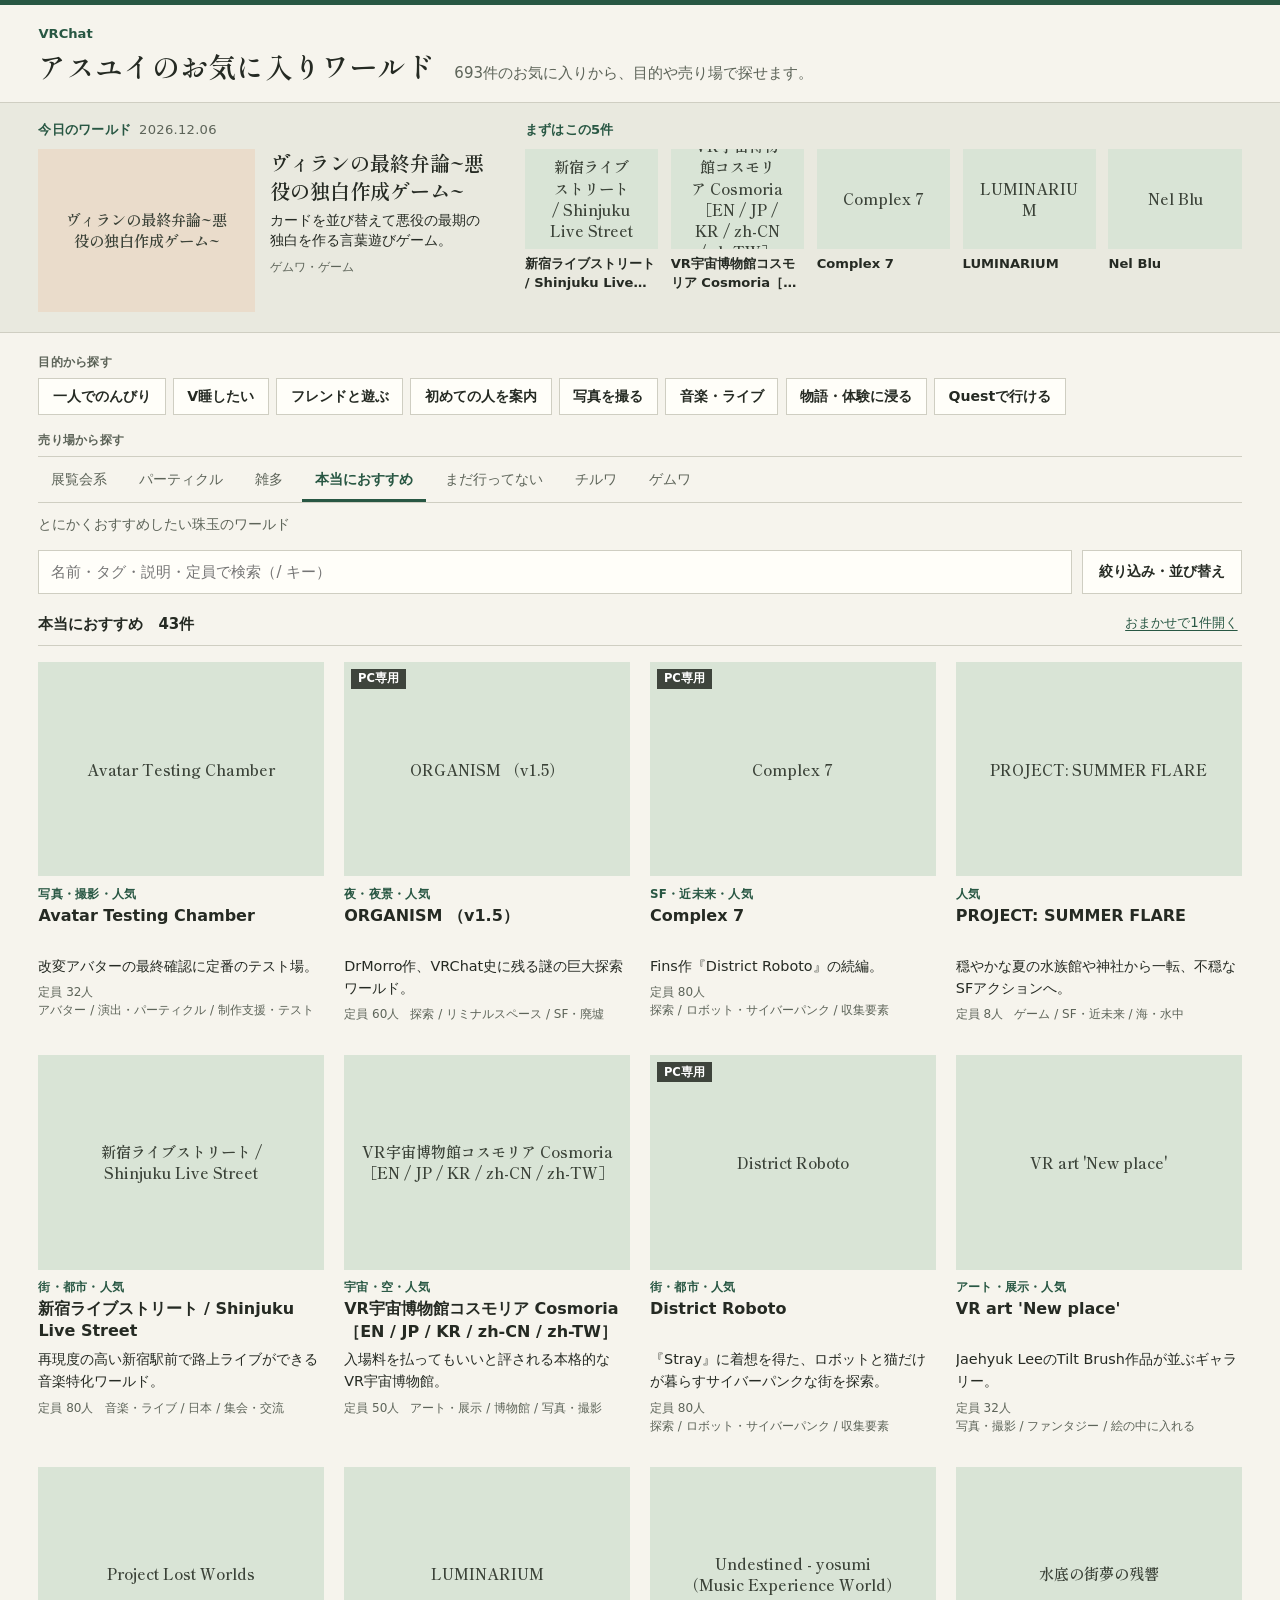
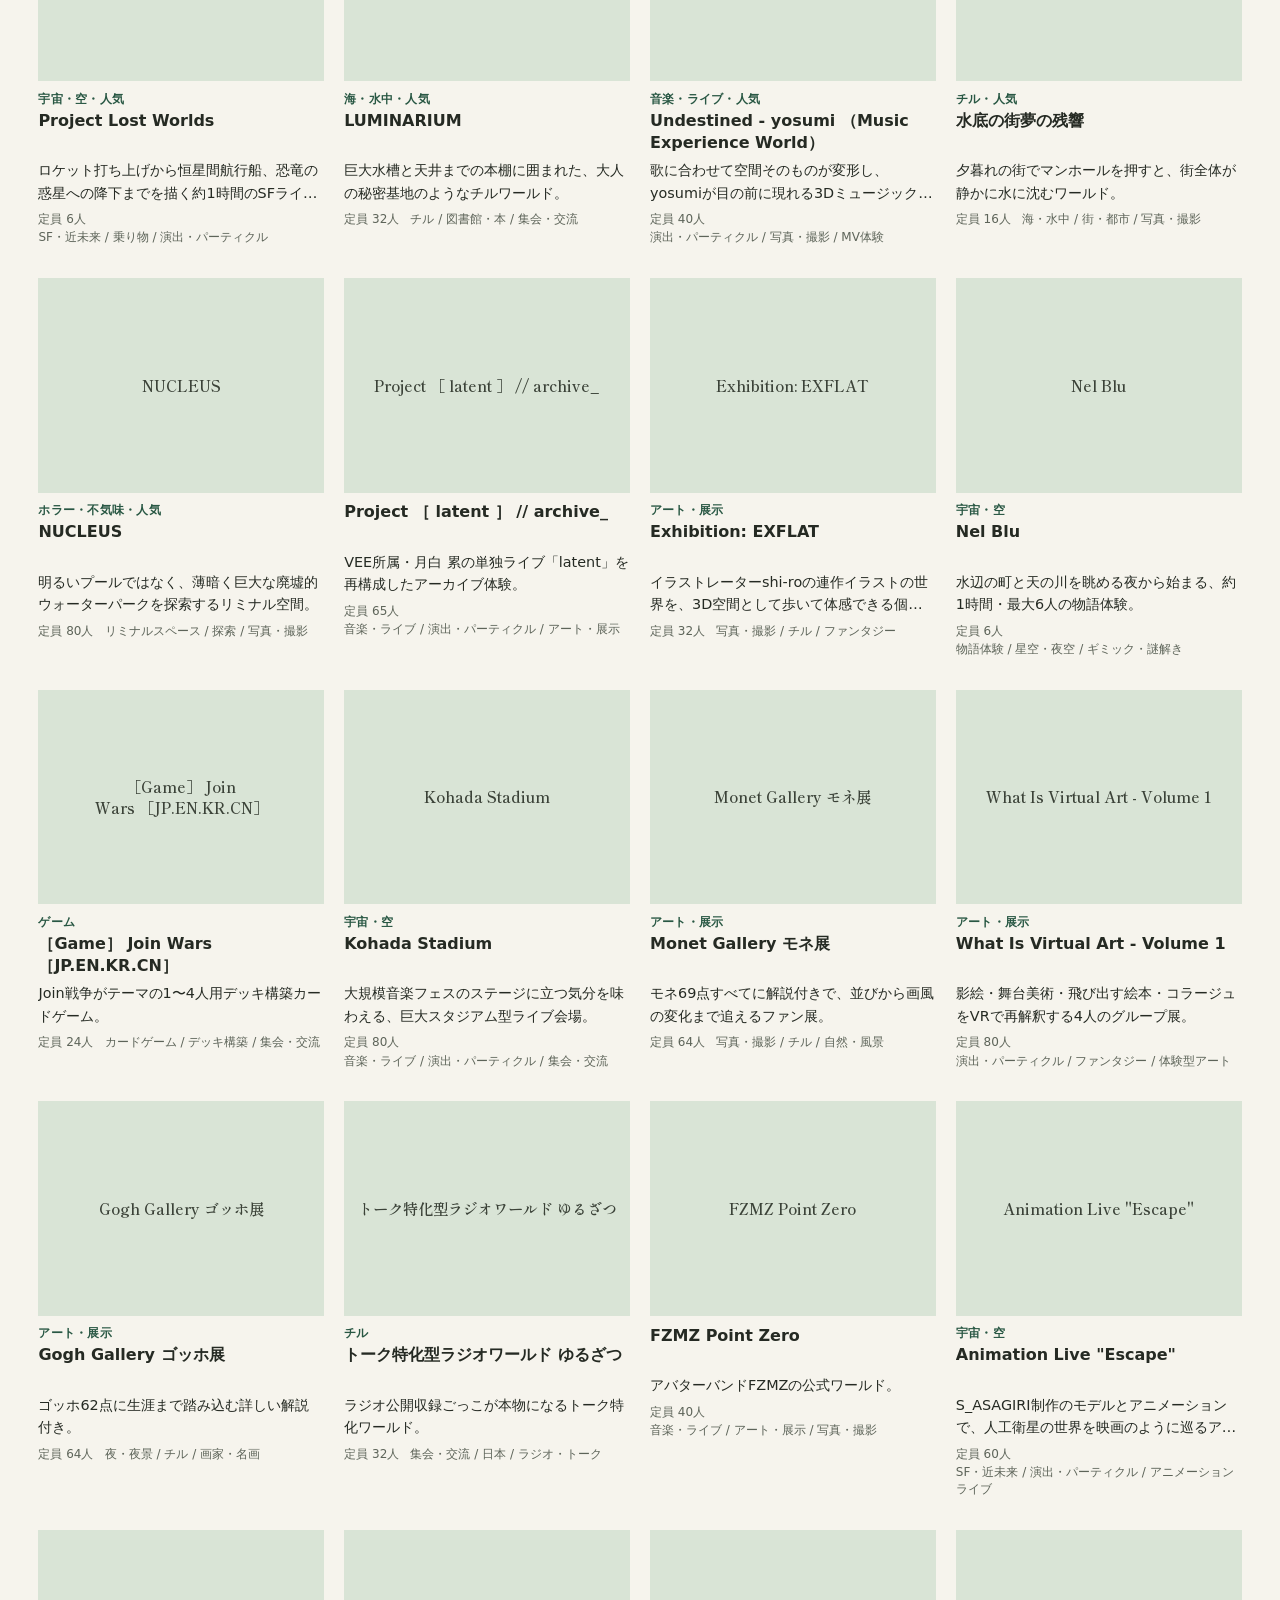
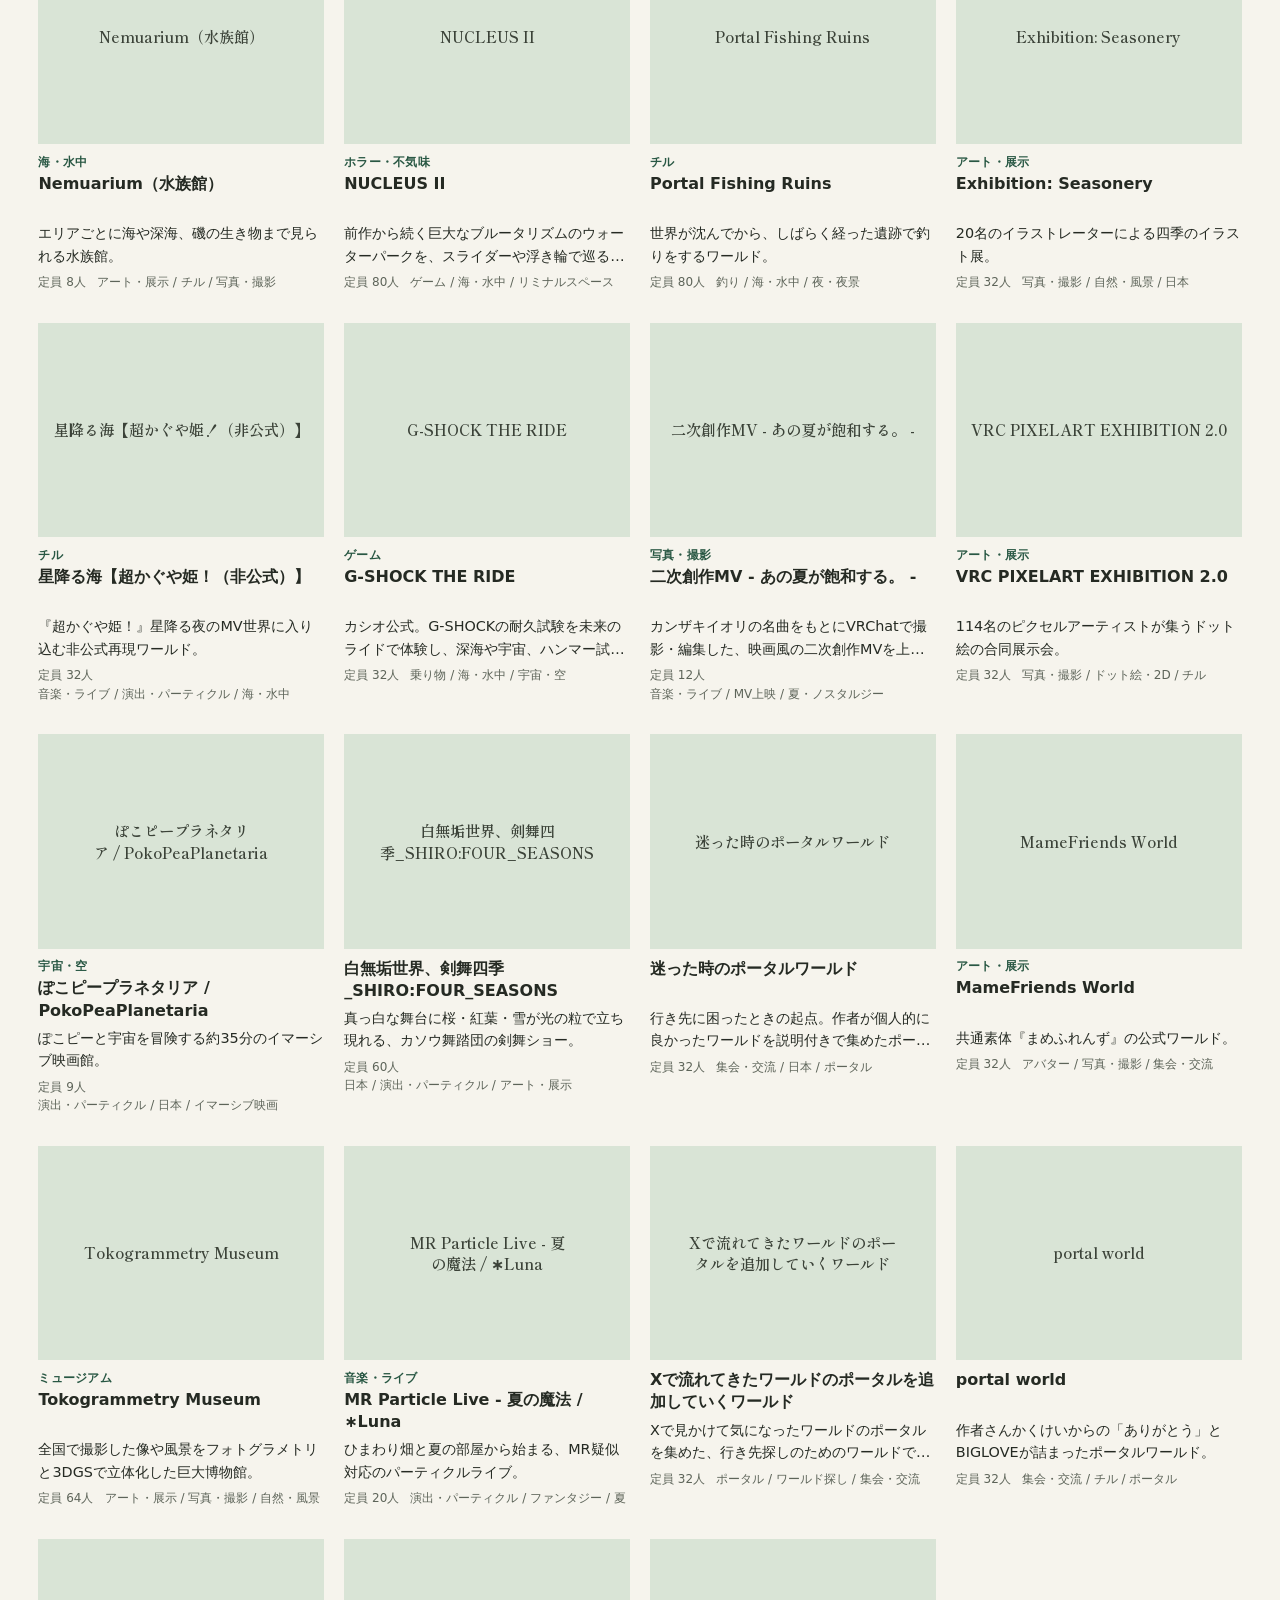
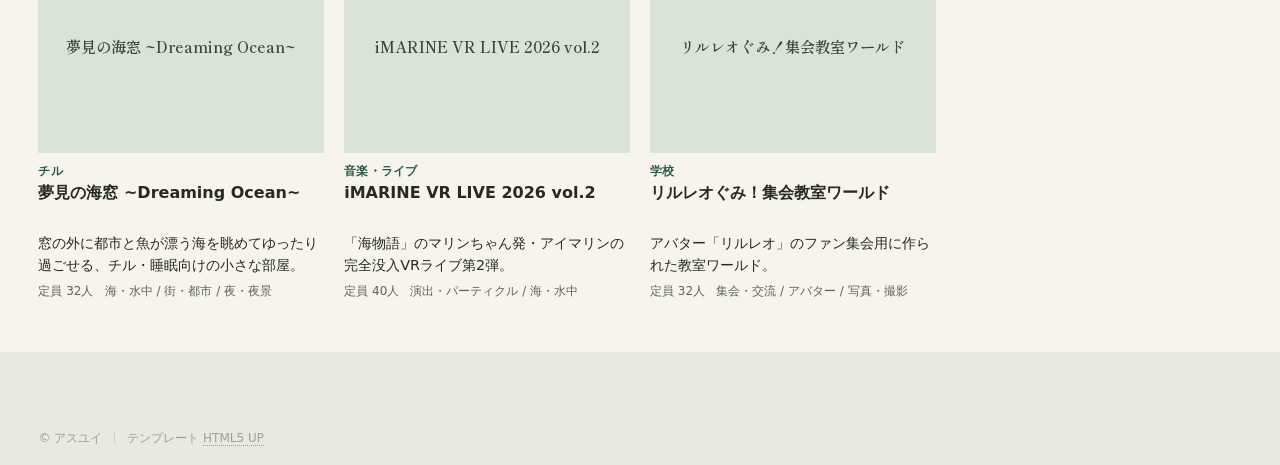
==== commit c64559e1: "Refine the catalog's type, lines and card details - Compact the header so the first row of world nam" ====
--- a/index.html
+++ b/index.html
@@ -11,7 +11,10 @@
 		<meta charset="utf-8" />
 		<meta name="viewport" content="width=device-width, initial-scale=1" />
 		<link rel="stylesheet" href="assets/css/main.css" />
-		<link rel="stylesheet" href="assets/css/custom.css?v=20261123c" />
+		<link rel="preconnect" href="https://fonts.googleapis.com" />
+		<link rel="preconnect" href="https://fonts.gstatic.com" crossorigin />
+		<link rel="stylesheet" href="https://fonts.googleapis.com/css2?family=Shippori+Mincho:wght@600&display=swap" />
+		<link rel="stylesheet" href="assets/css/custom.css?v=20261123d" />
 		<noscript><link rel="stylesheet" href="assets/css/noscript.css" /></noscript>
 	</head>
 	<body>
@@ -127,13 +130,12 @@
 
 				/* 写真（読み込めないときは売り場の色と名前を表示） */
 				const photo = (w, size, extra, cls) => `<span class="world-photo tint-${esc(w.category)}${cls ? ' ' + cls : ''}"><span class="ph" aria-hidden="true">${esc(w.name)}</span><img loading="lazy" decoding="async" src="${esc(img(w, size))}" alt="" onerror="this.remove()" />${extra || ''}</span>`;
+				/* 写真の上には「行けるかどうか」だけを載せ、種類と人気は名前の上の小さな文字にする */
 				const badges = w => {
-					const top = [];
-					if (WS.isPopular(w)) top.push('人気');
-					if (has(w, 'Quest対応')) top.push('Quest対応'); else if (has(w, 'PC専用')) top.push('PC専用');
-					return (top.length ? `<span class="badges top">${top.map(b => `<span class="badge">${b}</span>`).join('')}</span>` : '')
-						+ (w.subtype ? `<span class="badges bottom"><span class="badge plain">${esc(w.subtype)}</span></span>` : '');
-				};
+					const b = has(w, 'Quest対応') ? 'Quest対応' : has(w, 'PC専用') ? 'PC専用' : '';
+					return b ? `<span class="badges top"><span class="badge">${b}</span></span>` : '';
+				};
+				const kicker = w => [w.subtype, WS.isPopular(w) ? '人気' : ''].filter(Boolean).map(esc).join('<span aria-hidden="true">・</span>');
 				const cardTags = w => (w.tags || []).filter(t => !BADGE_TAGS.includes(t) && !CAUTION[t] && t !== w.subtype).slice(0, 3);
 
 				$('#siteLead').textContent = `${num(WS.W.length)}件のお気に入りから、目的や売り場で探せます。`;
@@ -157,11 +159,12 @@
 
 				const qEl = $('#q'), sortEl = $('#sort');
 				const tile = w => {
-					const tags = cardTags(w), hook = WS.splitNote(w).hook;
+					const tags = cardTags(w), hook = WS.splitNote(w).hook, k = kicker(w);
 					return `
 					<article class="world">
 						<button type="button" class="world-link" data-id="${w.id}">
 							${photo(w, 512, badges(w))}
+							${k ? `<span class="world-kicker">${k}</span>` : ''}
 							<span class="world-name">${esc(w.name)}</span>
 							${hook ? `<span class="world-hook">${esc(hook)}</span>` : ''}
 							<span class="world-meta">${WS.S.purpose ? `<span>${esc(catName(w.category))}</span>` : ''}<span>定員 ${w.capacity || '–'}人</span>${tags.length ? `<span>${esc(tags.join(' / '))}</span>` : ''}</span>
--- a/assets/css/custom.css
+++ b/assets/css/custom.css
@@ -17,17 +17,23 @@
   --tint-todo: #e7dfd8;
   --tint-chill: #d6e2e3;
   --tint-game: #eadccb;
-}
-
+  /* 見出し用の明朝（Webフォント。読めないときは端末の明朝） */
+  --serif: "Shippori Mincho", "Yu Mincho", "Hiragino Mincho ProN", serif;
+  --photo-edge: oklch(0 0 0 / .1);
+}
+
+html { -webkit-font-smoothing: antialiased; -moz-osx-font-smoothing: grayscale; }
 body, input, select, button {
   font-family: system-ui, "Yu Gothic UI", Meiryo, sans-serif;
   color: var(--ink);
 }
 body { background: var(--paper); font-size: 15px; }
 h1, h2, h3, .button, button { letter-spacing: .01em; text-transform: none; }
+h1, h2, h3 { text-wrap: balance; }
 h1 {
-  font-family: "Yu Mincho", "Hiragino Mincho ProN", serif;
-  font-size: clamp(1.55rem, 3vw, 3rem);
+  font-family: var(--serif);
+  font-weight: 600;
+  font-size: clamp(1.45rem, 2.2vw, 2.3rem);
   line-height: 1.25;
   margin: 0;
 }
@@ -60,14 +66,24 @@
   outline-offset: 2px;
 }
 button:disabled { cursor: default; opacity: .55; }
+/* 小さな操作ボタンだけ、押したときに少し縮める（カード全体には付けない） */
+.purposes button, .tags button, .views button, #filterToggle, .active ul button, #random, #clearAll {
+  transition-property: background-color, color, box-shadow, border-color, transform;
+  transition-duration: .15s;
+  transition-timing-function: ease-out;
+}
+.purposes button:active, .tags button:active, .views button:active, #filterToggle:active, .active ul button:active { transform: scale(.96); }
 
 #wrapper > * > .inner { max-width: none; padding-inline: clamp(1rem, 3vw, 3rem); }
 
 /* Header */
 #header { border-top: 5px solid var(--accent); padding: 0; }
-#header .inner { padding-block: clamp(1rem, 2.2vw, 2.25rem) clamp(.8rem, 1.6vw, 1.4rem); }
-.site-type { color: var(--accent); font-size: .85rem; font-weight: 700; margin: 0 0 .35rem; }
-.site-lead { margin: .5rem 0 0; color: var(--muted); }
+#header .inner {
+  display: flex; flex-wrap: wrap; align-items: baseline; gap: .15rem 1.25rem;
+  padding-block: clamp(.9rem, 1.4vw, 1.4rem) clamp(.8rem, 1.2vw, 1.2rem);
+}
+.site-type { flex-basis: 100%; color: var(--accent); font-size: .82rem; font-weight: 700; margin: 0; }
+.site-lead { margin: 0; color: var(--muted); font-variant-numeric: tabular-nums; }
 
 /* 今日のワールド / まずはこの5件 */
 #picks { background: var(--soft); border-block: 1px solid var(--line); }
@@ -78,7 +94,7 @@
   padding-block: 1.1rem 1.3rem;
 }
 .band-label { margin: 0 0 .55rem; font-family: inherit; font-size: .82rem; font-weight: 700; color: var(--accent); letter-spacing: .02em; }
-.band-label span { color: var(--muted); font-weight: 500; margin-inline-start: .6em; }
+.band-label span { color: var(--muted); font-weight: 500; margin-inline-start: .6em; font-variant-numeric: tabular-nums; }
 .today-link {
   display: grid !important;
   grid-template-columns: minmax(0, 1fr) minmax(0, 1fr);
@@ -87,8 +103,8 @@
   width: 100%;
   text-align: left !important;
 }
-.today-text strong { display: block; font-family: "Yu Mincho", "Hiragino Mincho ProN", serif; font-size: 1.2rem; line-height: 1.35; overflow-wrap: anywhere; }
-.today-text span { display: block; margin-top: .4rem; font-size: .88rem; }
+.today-text strong { display: block; font-family: var(--serif); font-weight: 600; font-size: 1.25rem; line-height: 1.4; overflow-wrap: anywhere; text-wrap: balance; }
+.today-text span { display: block; margin-top: .4rem; font-size: .88rem; text-wrap: pretty; }
 .today-text small { display: block; margin-top: .45rem; color: var(--muted); font-size: .78rem; }
 .starter ul { display: grid; grid-template-columns: repeat(5, minmax(0, 1fr)); gap: .8rem; list-style: none; margin: 0; padding: 0; }
 .starter li { padding: 0; }
@@ -106,15 +122,18 @@
   aspect-ratio: 4 / 3;
   overflow: hidden;
   background: var(--soft);
-  border: 1px solid var(--line);
-}
-.world-photo img { position: absolute; inset: 0; display: block; width: 100%; height: 100%; object-fit: cover; }
+}
+/* 枠線の代わりに、写真の縁だけごく薄く締める（白い写真が地に溶けないように） */
+.world-photo img {
+  position: absolute; inset: 0; display: block; width: 100%; height: 100%; object-fit: cover;
+  outline: 1px solid var(--photo-edge); outline-offset: -1px;
+}
 .world-photo .ph {
   position: absolute; inset: 0;
   display: flex; align-items: center; justify-content: center;
   padding: .75rem; text-align: center;
-  font-family: "Yu Mincho", "Hiragino Mincho ProN", serif; font-size: .95rem; line-height: 1.35;
-  color: #3b4238; overflow-wrap: anywhere;
+  font-family: var(--serif); font-weight: 600; font-size: .95rem; line-height: 1.4;
+  color: #3b4238; overflow-wrap: anywhere; text-wrap: balance;
 }
 .world-photo.mini .ph { display: none; }
 .tint-exhibition { background: var(--tint-exhibition); }
@@ -124,15 +143,12 @@
 .tint-todo { background: var(--tint-todo); }
 .tint-chill { background: var(--tint-chill); }
 .tint-game { background: var(--tint-game); }
-.badges { position: absolute; left: .45rem; display: flex; flex-wrap: wrap; gap: .3rem; }
-.badges.top { top: .45rem; }
-.badges.bottom { bottom: .45rem; }
+.badges { position: absolute; left: .45rem; top: .45rem; display: flex; flex-wrap: wrap; gap: .3rem; }
 .badge {
   display: inline-block; padding: .14rem .42rem;
   background: rgba(29, 34, 28, .82); color: #fff;
   font-size: .72rem; font-weight: 650; line-height: 1.35;
 }
-.badge.plain { background: rgba(246, 244, 237, .92); color: var(--ink); }
 
 /* 探す（目的・売り場） */
 #main { padding: 0 0 3rem; }
@@ -143,15 +159,15 @@
 .purposes, .cats, .tags, .active ul { display: flex; flex-wrap: wrap; list-style: none; padding: 0; }
 .purposes li, .cats li, .tags li, .active li { padding: 0; }
 .purposes { gap: .45rem; margin: 0 0 1rem; }
+/* 目的ボタンは入口なので枠は控えめに。選んだものだけ深緑で塗る */
 .purposes button {
   padding: .5rem .85rem;
-  border: 1px solid var(--accent);
+  border: 1px solid var(--line);
   background: var(--field);
-  color: var(--accent) !important;
-  font-size: .88rem; font-weight: 650;
-}
-.purposes button:hover { background: #eef2ea; }
-.purposes button[aria-pressed="true"] { background: var(--accent); color: #fff !important; }
+  font-size: .88rem; font-weight: 600;
+}
+.purposes button:hover { border-color: var(--accent); color: var(--accent) !important; }
+.purposes button[aria-pressed="true"] { background: var(--accent); border-color: var(--accent); color: #fff !important; }
 .cats { margin: 0; border-block: 1px solid var(--line); gap: 0 .4rem; }
 .cats button { padding: .75rem .8rem .6rem; border-bottom: 3px solid transparent; font-size: .9rem; color: var(--muted) !important; }
 .cats button:hover { color: var(--ink) !important; }
@@ -170,8 +186,10 @@
   font: inherit;
 }
 .controls input:focus, .filters select:focus { border-color: var(--accent); box-shadow: inset 0 0 0 1px var(--accent); }
-#filterToggle { padding: 0 1rem; border: 1px solid var(--ink); font-size: .88rem; font-weight: 650; white-space: nowrap; }
-#filterToggle[aria-expanded="true"] { background: var(--ink); color: #fff !important; }
+#filterToggle { padding: 0 1rem; border: 1px solid var(--line); background: var(--field); font-size: .88rem; font-weight: 600; white-space: nowrap; }
+#filterToggle:hover { border-color: var(--accent); color: var(--accent) !important; }
+#filterToggle[aria-expanded="true"] { border-color: var(--accent); color: var(--accent) !important; box-shadow: inset 0 -2px 0 var(--accent); }
+#filterN { font-variant-numeric: tabular-nums; }
 .filters { margin-top: .6rem; padding: .85rem 1rem .4rem; background: var(--field); border: 1px solid var(--line); }
 .filters[hidden] { display: none; }
 .filter-row { display: flex; flex-wrap: wrap; align-items: center; gap: .5rem .75rem; margin-bottom: .75rem; }
@@ -183,7 +201,7 @@
 .tags { gap: .35rem .45rem; margin: .3rem 0 .6rem; }
 .tags button { padding: .26rem .5rem; background: var(--soft); font-size: .78rem; font-weight: 600; min-height: 28px; }
 .tags button:hover { color: var(--accent) !important; }
-.tags .n { margin-inline-start: .35em; font-size: .9em; opacity: .8; }
+.tags .n { margin-inline-start: .35em; font-size: .9em; opacity: .8; font-variant-numeric: tabular-nums; }
 .tags li[hidden] { display: none; }
 .tags .more button { background: none; color: var(--accent) !important; text-decoration: underline; text-underline-offset: .2em; }
 
@@ -196,21 +214,28 @@
 #clearAll, #random, .tags .more button { font-size: .83rem; color: var(--accent) !important; padding: .4rem .25rem; text-decoration: underline; text-underline-offset: .2em; }
 
 .result-bar { display: flex; justify-content: space-between; align-items: center; gap: .75rem; border-bottom: 1px solid var(--line); padding: .5rem 0 .35rem; margin-top: .4rem; }
-.count { margin: 0; font-weight: 650; }
+.count { margin: 0; font-weight: 650; font-variant-numeric: tabular-nums; }
 #stage { margin-top: 1rem; }
 .empty { color: var(--muted); padding: 1rem 0; }
 
 /* カード */
-.world-grid { display: grid; grid-template-columns: repeat(auto-fill, minmax(min(100%, 15rem), 1fr)); gap: 1.4rem 1.15rem; }
-.world { min-width: 0; border-bottom: 1px solid var(--line); }
-.world-link { display: block !important; width: 100%; text-align: left !important; padding-bottom: .85rem !important; }
+/* 2560px幅で8列・1600px幅で5列。写真の中の文字が読める大きさを保つ */
+.world-grid { display: grid; grid-template-columns: repeat(auto-fill, minmax(min(100%, 17rem), 1fr)); gap: 1.75rem 1.25rem; }
+.world { min-width: 0; }
+.world-link { display: block !important; width: 100%; text-align: left !important; padding-bottom: .25rem !important; }
+.world-kicker {
+  display: block; margin-top: .6rem;
+  font-size: .74rem; font-weight: 650; color: var(--accent); letter-spacing: .02em;
+  white-space: nowrap; overflow: hidden; text-overflow: ellipsis;
+}
 .world-name {
   display: -webkit-box; -webkit-box-orient: vertical; -webkit-line-clamp: 2; overflow: hidden;
   min-height: 2.8em; margin-top: .55rem; font-size: 1rem; font-weight: 700; line-height: 1.4; overflow-wrap: anywhere;
 }
+.world-kicker + .world-name { margin-top: .15rem; }
 .world-hook {
   display: -webkit-box; -webkit-box-orient: vertical; -webkit-line-clamp: 2; overflow: hidden;
-  margin-top: .3rem; font-size: .9rem; line-height: 1.55; overflow-wrap: anywhere;
+  margin-top: .3rem; font-size: .9rem; line-height: 1.55; overflow-wrap: anywhere; text-wrap: pretty;
 }
 .world-meta { display: flex; flex-wrap: wrap; gap: .1rem .7rem; margin-top: .45rem; font-size: .75rem; color: var(--muted); font-weight: 500; }
 .world-link:hover .world-name, .table-world:hover { color: var(--accent); text-decoration: underline; text-underline-offset: .2em; }
@@ -228,6 +253,9 @@
 .ws-overlay.show { display: flex; }
 .ws-sheet { position: relative; background: var(--paper); max-width: 1100px; width: 100%; padding: 3.25rem clamp(1rem, 4vw, 3rem) 0; }
 .ws-sheet h2 { margin-bottom: .4em; overflow-wrap: anywhere; }
+.ws-sheet #worldTitle { font-family: var(--serif); font-weight: 600; font-size: 1.6rem; line-height: 1.35; letter-spacing: .02em; }
+.ws-sheet .description, .ws-sheet .lead { text-wrap: pretty; }
+.ws-sheet .pos, table td { font-variant-numeric: tabular-nums; }
 .ws-sheet h3 { margin: 1.1rem 0 .4rem; font-size: .95rem; }
 .ws-sheet .detail-photo { margin-bottom: .75rem; }
 .ws-sheet .eyebrow, .ws-sheet .pos { color: var(--muted); }
@@ -242,7 +270,7 @@
 .ws-sheet .spec { display: flex; flex-wrap: wrap; gap: .2rem 1.4rem; margin: 1rem 0 .5rem; padding: .55rem 0; border-block: 1px solid var(--line); font-size: .82rem; }
 .ws-sheet .spec div { display: flex; gap: .45rem; }
 .ws-sheet .spec dt { color: var(--muted); font-weight: 500; }
-.ws-sheet .spec dd { margin: 0; font-weight: 650; }
+.ws-sheet .spec dd { margin: 0; font-weight: 650; font-variant-numeric: tabular-nums; }
 .ws-sheet .orig { font-size: .9rem; color: var(--muted); margin-bottom: .75rem; }
 .ws-sheet .orig summary { cursor: pointer; }
 .ws-sheet .orig p { margin: .5rem 0; }
@@ -259,7 +287,11 @@
 .ws-sheet .button.primary { background-color: var(--accent); }
 .ws-sheet .button.primary:hover { background-color: var(--accent-dark); color: #fff !important; }
 .ws-sheet .button:not(.primary):hover { color: var(--accent) !important; box-shadow: inset 0 0 0 2px var(--accent); }
-.ws-close { position: absolute; top: .9rem; right: 1rem; font-size: .88rem; text-decoration: underline; text-underline-offset: .2em; }
+.ws-sheet .ws-close {
+  position: absolute; top: .4rem; right: .5rem;
+  min-width: 44px; min-height: 44px; padding: 0 .5rem !important;
+  font-size: .88rem; text-decoration: underline; text-underline-offset: .2em;
+}
 
 @media (max-width: 980px) {
   #picks .inner { grid-template-columns: minmax(0, 1fr); }
@@ -281,4 +313,11 @@
   .ws-overlay { padding: 0; }
   .ws-sheet .detail-photo { aspect-ratio: 16 / 9; }
   .filters select { min-width: 0; flex: 1; }
-}
+  /* 指で押せる大きさ（見た目は変えず、押せる範囲を44px前後に） */
+  .tags { row-gap: .5rem; }
+  .tags button { position: relative; min-height: 36px; }
+  .tags button::after { content: ""; position: absolute; inset: -4px 0; }
+  .purposes button { min-height: 44px; }
+  #random, #clearAll { min-height: 44px; }
+  .views button { min-height: 44px; }
+}
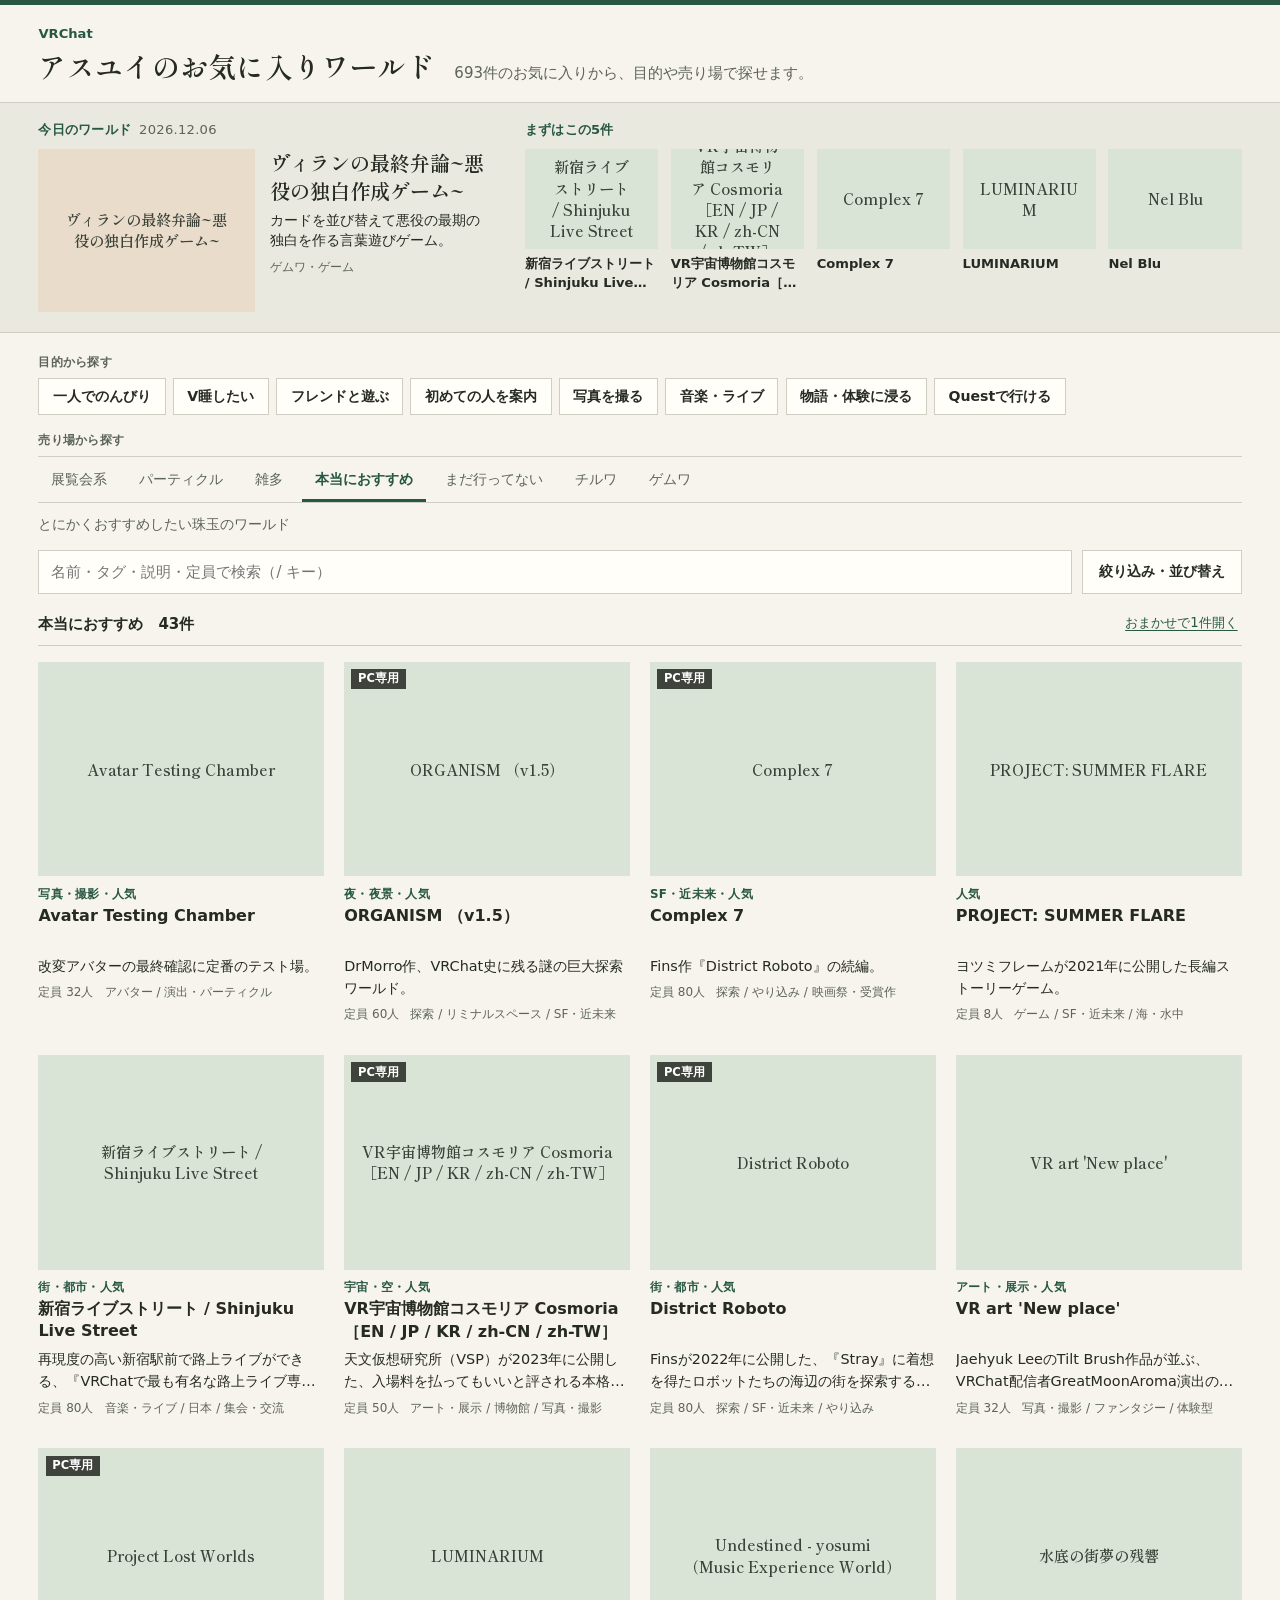
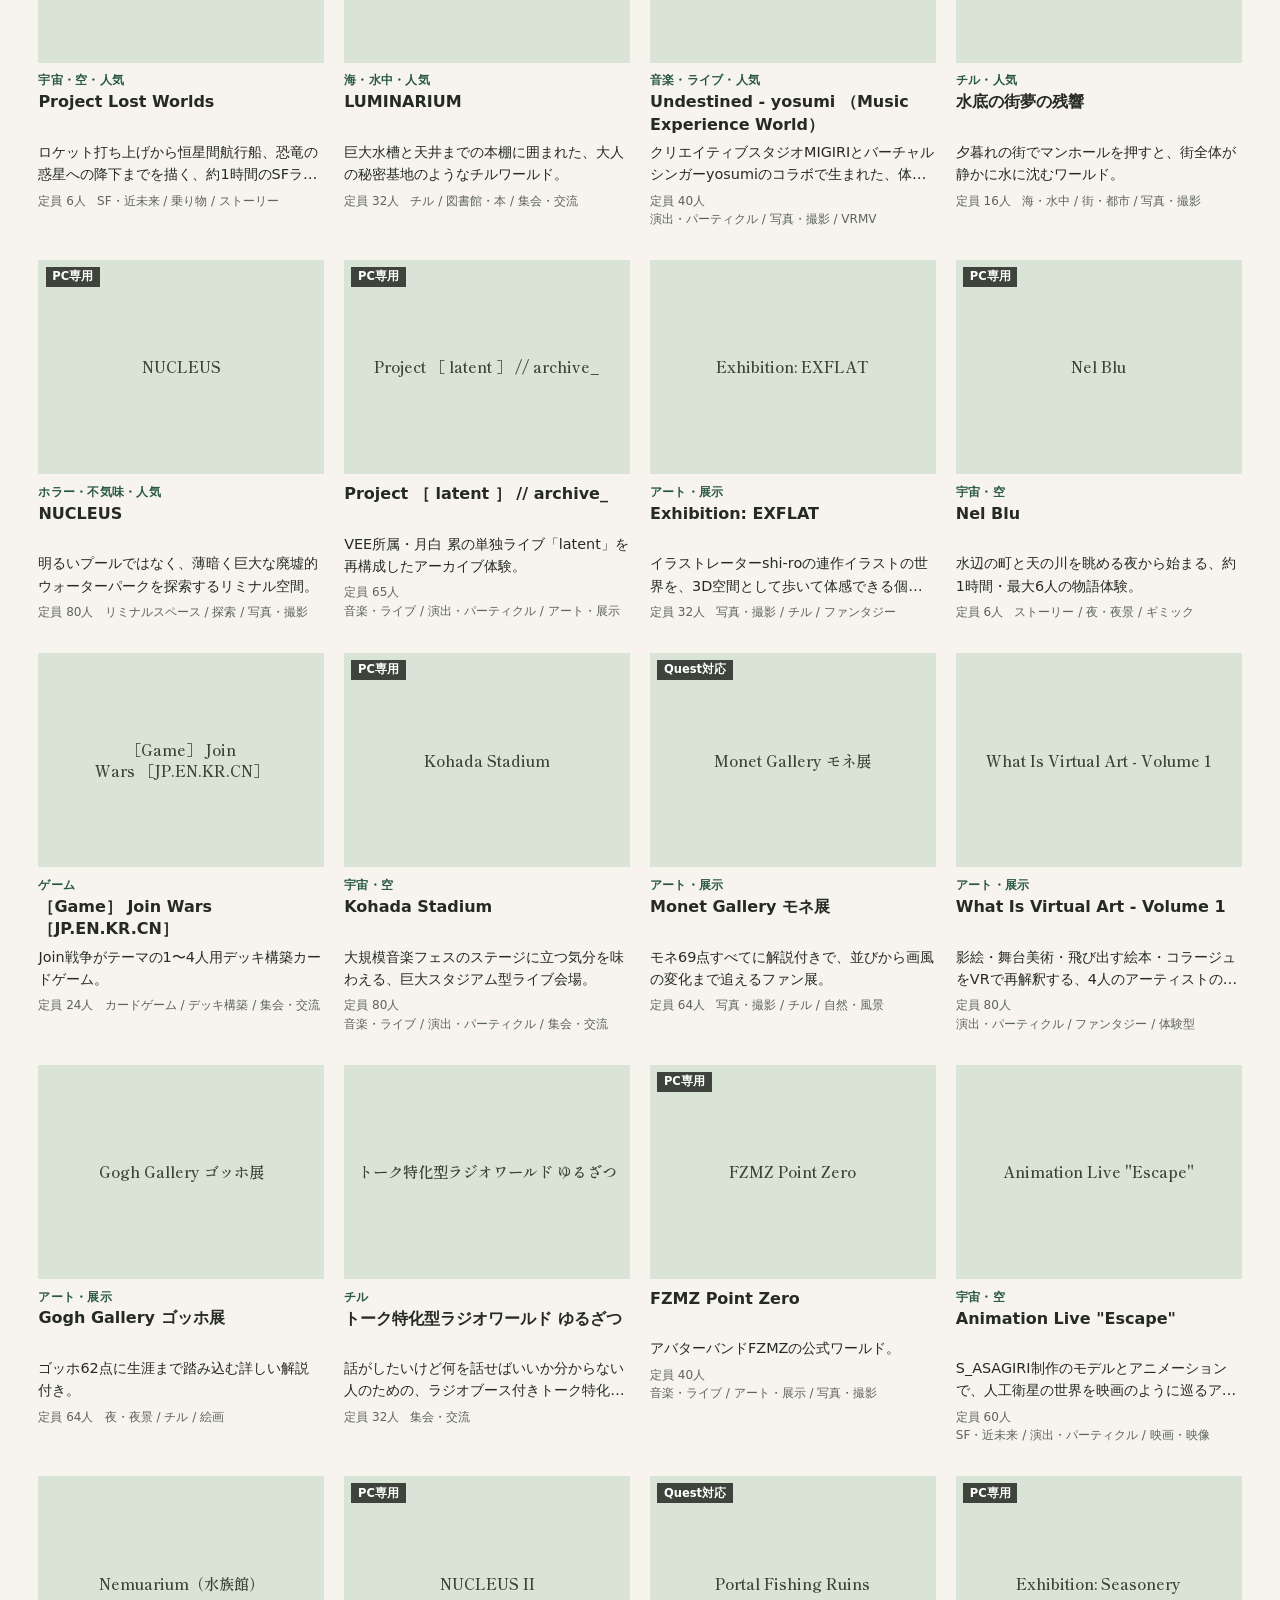
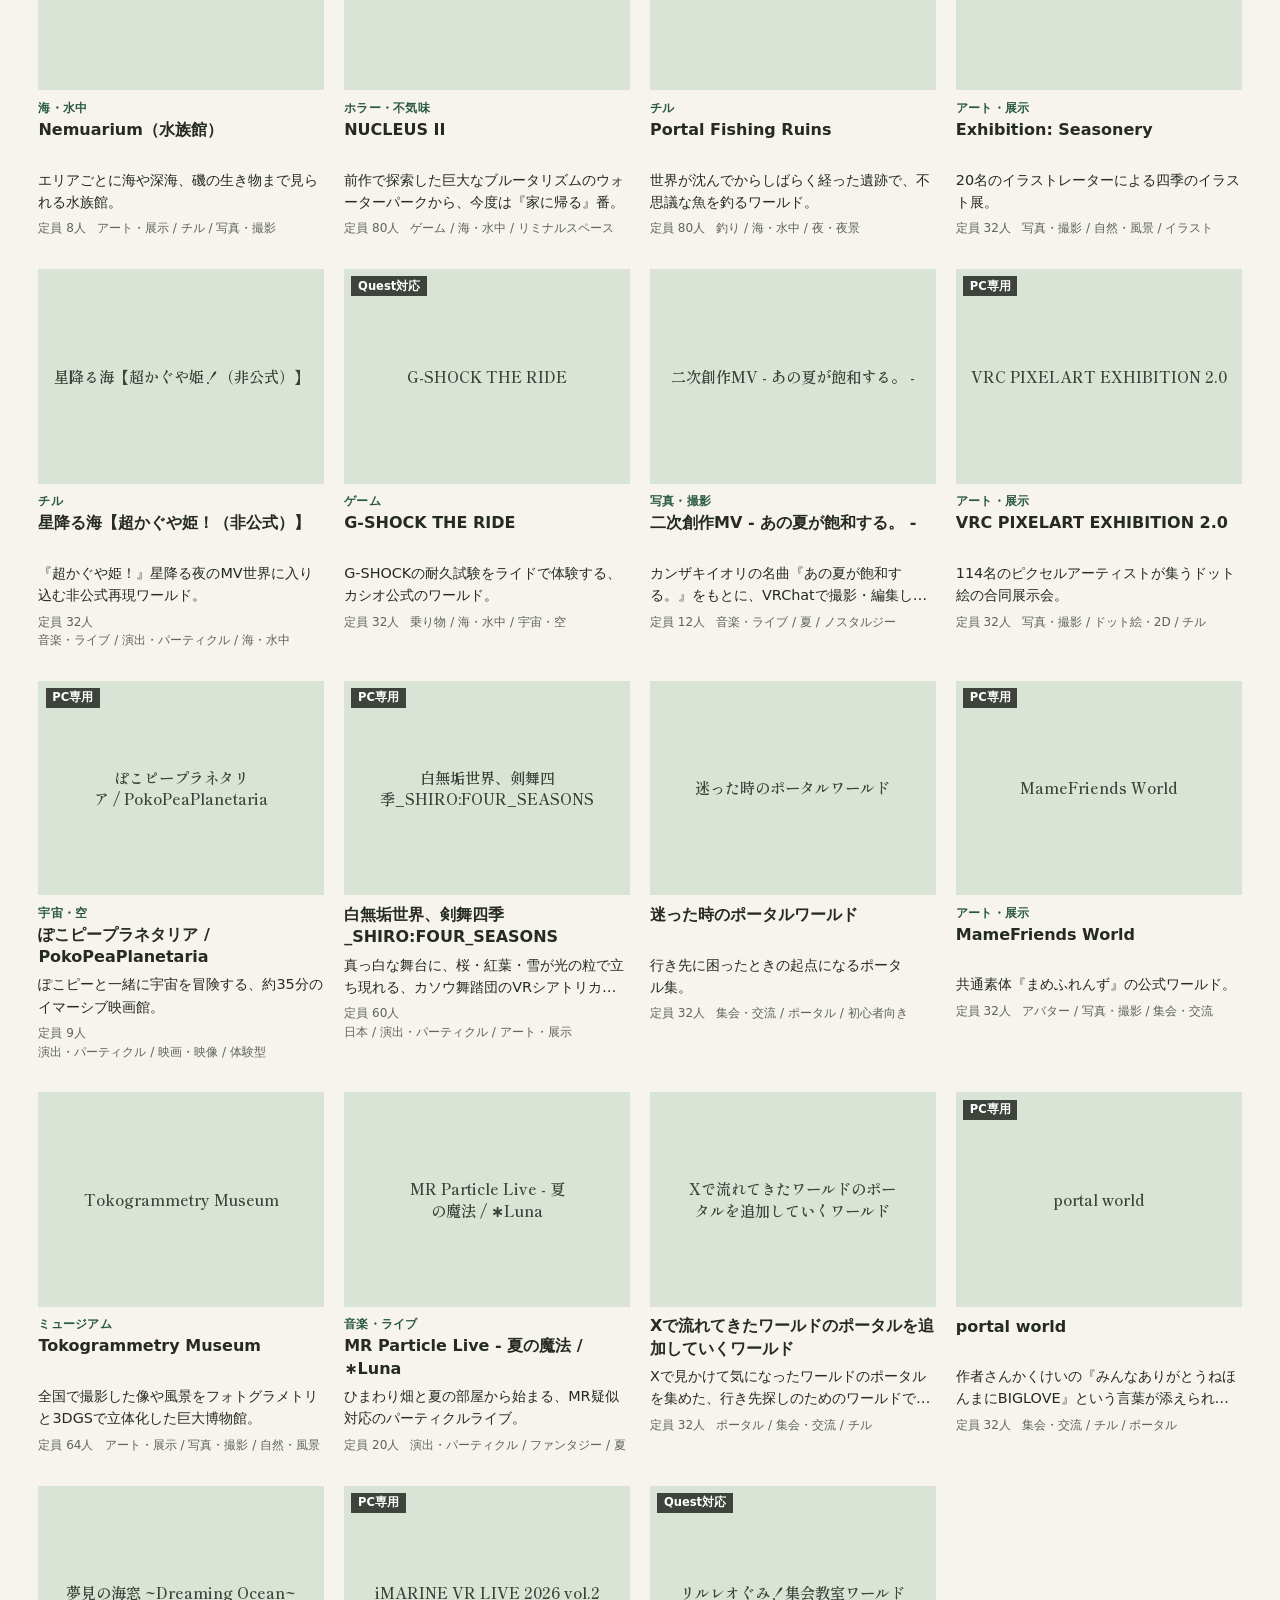
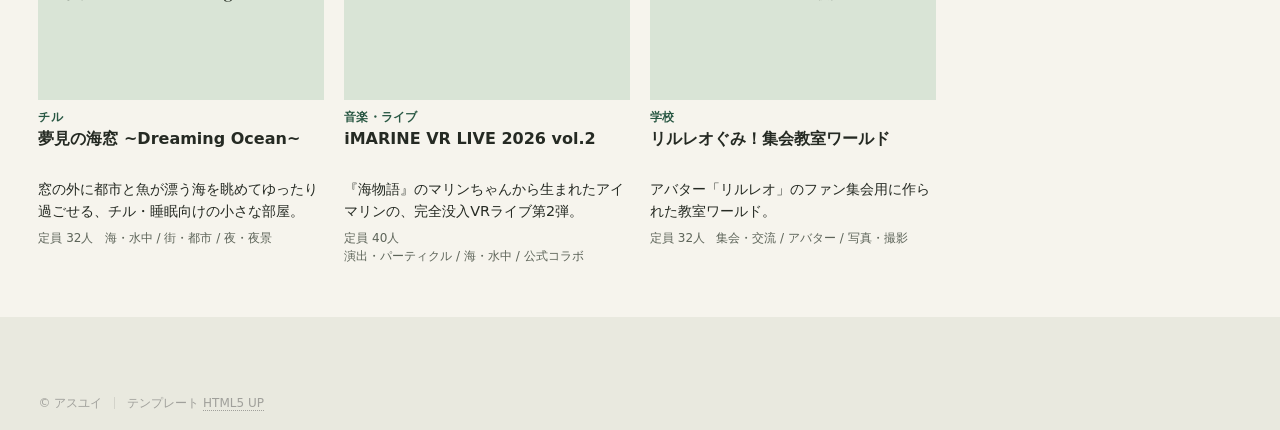
==== commit 1bf31adf: "Merge official text and research into one description per world - Review every world against its VRC" ====
--- a/index.html
+++ b/index.html
@@ -93,7 +93,7 @@
 
 		<!-- Scripts -->
 			<script>document.write('<script src="data.js?v=' + Date.now() + '"><\/script>');</script>
-			<script src="assets/js/core.js?v=20261123c"></script>
+			<script src="assets/js/core.js?v=20261126a"></script>
 			<script>
 			(function () {
 				const { esc, num, img, url, catName } = WS;
@@ -114,14 +114,14 @@
 					'初心者向き': 'VRChatを始めたばかりの人', '一人でゆっくり': '一人でゆっくり過ごしたい人', '一人でも': '一人でも楽しみたい人',
 					'フレンドと': 'フレンドと行きたい人', '睡眠・V睡': 'V睡したい人', '写真・撮影': '写真を撮りたい人', '集会・交流': '集まって話したい人',
 					'パーティー': '大人数で盛り上がりたい人', '対戦': '対戦で遊びたい人', '協力': '協力して遊びたい人', '探索': '歩き回って探索したい人',
-					'解説あり': '解説を読みながら見たい人', 'ストーリー': '物語に浸りたい人', '物語体験': '物語に浸りたい人', '作業用': '作業しながら過ごしたい人',
+					'解説あり': '解説を読みながら見たい人', 'ストーリー': '物語に浸りたい人', '作業用': '作業しながら過ごしたい人',
 					'長居できる': '長く居られる場所を探している人', '少人数': '少人数で行きたい人'
 				};
 				const CAUTION = {
 					'PC専用': 'PC版のみ（Questでは入れません）', '点滅注意': '点滅する演出があります', '光の演出注意': '強い光の演出があります',
 					'VR酔い注意': 'VR酔いしやすい動きがあります', '大容量注意': '容量が大きいので事前ダウンロード推奨', '高負荷': '動作が重めです',
 					'視界ジャック強め': '視界が演出で大きく覆われます', '海洋恐怖症注意': '深い海の表現があります', 'ホラー・不気味': '怖い表現があります',
-					'ホラー': '怖い表現があります', 'サイコホラー': '怖い表現があります', 'ホラー要素あり': '怖い表現があります', '期間限定': '期間限定の公開です',
+					'期間限定': '期間限定の公開です', 'VR推奨': 'VRで遊ぶ前提の作りです（デスクトップでは一部遊べません）', 'フルトラ': 'フルトラッキングがあるとより楽しめます',
 					'制作途中': '制作途中のワールドです', '入場時間制限': '入場できる時間に制限があります', '一人専用': '一人専用です', '2人専用': '2人専用です',
 					'ネタバレ注意': '内容を知らずに行くのがおすすめです', '英語のみ': '案内は英語のみです', '体験版': '体験版です'
 				};
@@ -285,11 +285,11 @@
 					const c = e.target.closest('#stage [data-id]'); if (c) { e.preventDefault(); WS.modal.open(WS.W.find(x => x.id === c.dataset.id), WS.list()); }
 				});
 
-				/* ワールド詳細: 紹介 → こんな人に → 行く前に → くわしく → データ → 公式の説明 */
+				/* ワールド詳細: 紹介 → こんな人に → 行く前に → くわしく → データ → タグ
+				   説明文は VRChat の公式説明と X などの情報をまとめた1つの文章なので、公式説明は別に出さない */
 				WS.modal.mount($('#detail'), $('#detailBody'), (w, m) => {
 					const { hook, rest } = WS.splitNote(w);
 					const fors = phrases(w, FOR_WHOM).slice(0, 4), cautions = phrases(w, CAUTION);
-					const showOfficial = w.official && w.official.trim() !== String(w.note || '').trim();
 					const marks = [WS.isPopular(w) ? '人気' : '', has(w, 'Quest対応') ? 'Quest対応' : ''].filter(Boolean);
 					return `
 					<button type="button" class="ws-close" data-ws-close aria-label="閉じる">閉じる</button>
@@ -312,7 +312,6 @@
 						<div><dt>お気に入り</dt><dd>${num(w.favorites)}</dd></div><div><dt>訪問数</dt><dd>${num(w.visits)}</dd></div>
 					</dl>
 					${(w.tags || []).length ? `<ul class="tags" aria-label="タグで絞り込む">${w.tags.map(t => `<li><button type="button" data-ws-tag="${esc(t)}">${esc(t)}</button></li>`).join('')}</ul>` : ''}
-					${showOfficial ? `<details class="orig"><summary>VRChatに掲載されている説明</summary><p>${esc(w.official)}</p></details>` : ''}
 					${m.rel.length ? `<h3>関連ワールド</h3><section class="world-grid related">${m.rel.map(r => `<button type="button" class="world-link" data-ws-rel="${r.id}">${photo(r, 256, '')}<span class="world-name">${esc(r.name)}</span></button>`).join('')}</section>` : ''}
 					<div class="ws-cta"><a class="button primary" href="${url(w.id)}" target="_blank" rel="noopener">VRChatで開く</a></div>`;
 				});
